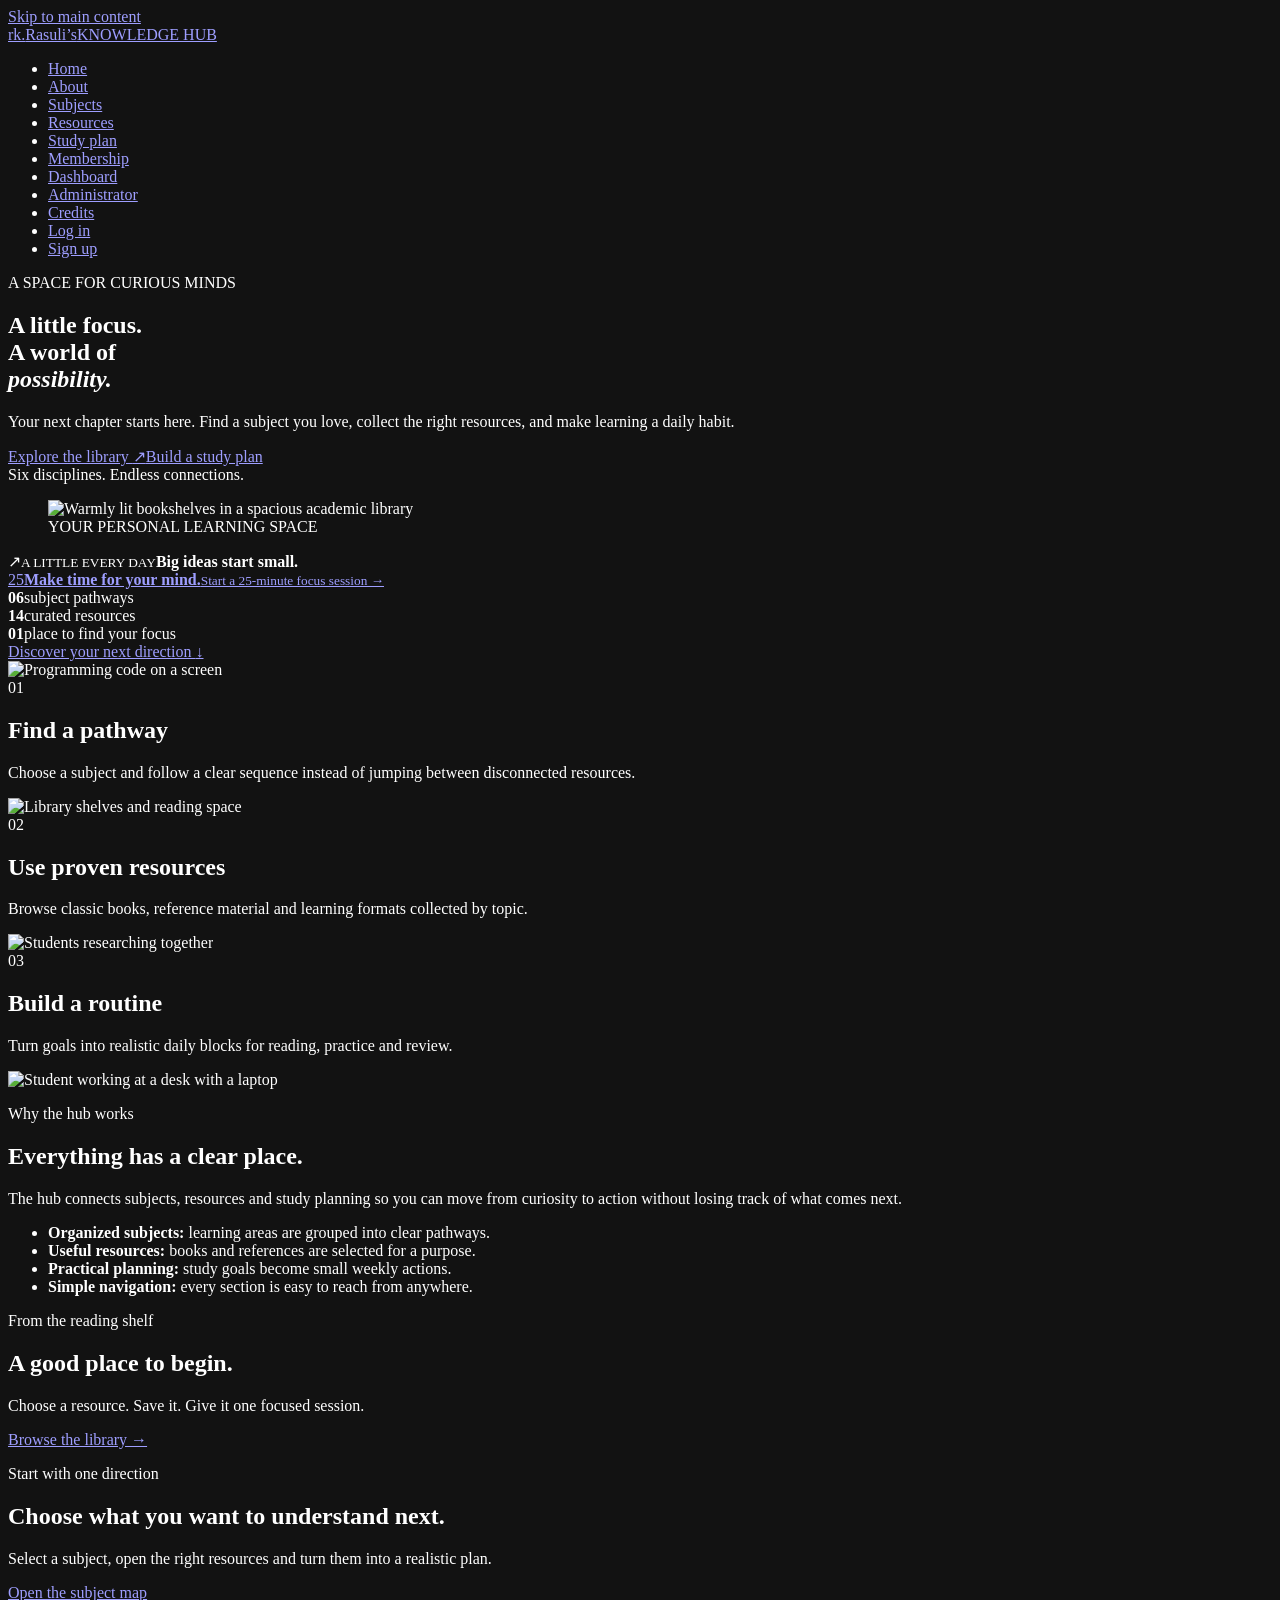
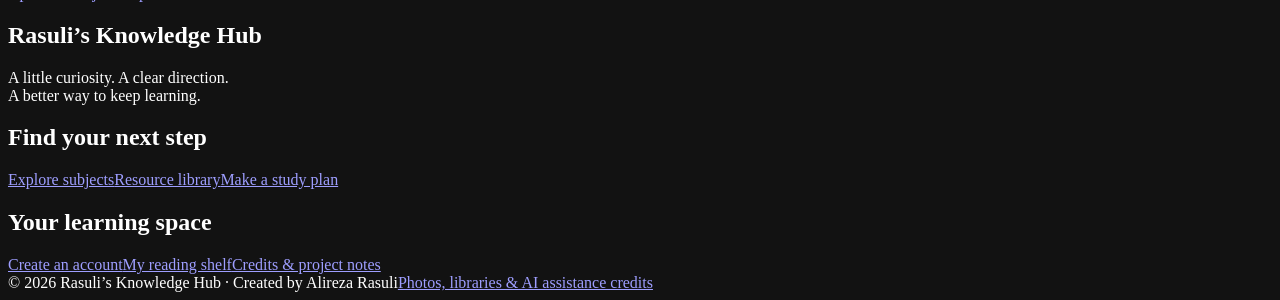
==== index.html @ d6ffc8d9 "updated for endterm" ====
<!doctype html>

<html lang="en">
  <head>
    <meta charset="utf-8" />
    <meta content="width=device-width, initial-scale=1.0" name="viewport" />
    <meta
      content="Rasuli's Knowledge Hub connects students with organized learning pathways, academic resources and practical study systems."
      name="description"
    />
    <title>Rasuli's Knowledge Hub | Home</title>

    <link href="vendor/bootstrap.min.css" rel="stylesheet" />
    <link href="css/style.css" rel="stylesheet" />
    <link
      id="hub-favicon"
      rel="icon"
      type="image/svg+xml"
      href="data:image/svg+xml,%3Csvg%20xmlns%3D%22http%3A%2F%2Fwww.w3.org%2F2000%2Fsvg%22%20viewBox%3D%220%200%2064%2064%22%3E%3Crect%20x%3D%222%22%20y%3D%222%22%20width%3D%2260%22%20height%3D%2260%22%20rx%3D%2218%22%20fill%3D%22%230c1417%22%20stroke%3D%22%238abf9b%22%20stroke-width%3D%222%22%2F%3E%3Ctext%20x%3D%228%22%20y%3D%2245%22%20fill%3D%22%23b6e6bc%22%20font-family%3D%22Georgia%2Cserif%22%20font-style%3D%22italic%22%20font-weight%3D%22bold%22%20font-size%3D%2239%22%3Erk.%3C%2Ftext%3E%3Ccircle%20cx%3D%2249%22%20cy%3D%2214%22%20r%3D%222.5%22%20fill%3D%22%23ddc892%22%2F%3E%3C%2Fsvg%3E"
    />
    <link href="css/endterm.css" rel="stylesheet" />
    <meta name="theme-color" content="#0c1417" />
    <meta name="color-scheme" content="dark" />
    <link rel="preconnect" href="https://images.pexels.com" />
    <link rel="preconnect" href="https://images.unsplash.com" />
    <link rel="stylesheet" href="css/midnight.css" />
    <link rel="stylesheet" href="css/motion.css" />
  </head>
  <body data-page="index">
    <a class="skip-link" href="#main-content">Skip to main content</a>
    <header class="site-header flat-header">
      <nav class="site-nav flat-nav" aria-label="Main navigation">
        <div class="container">
          <div class="brand-row">
            <a class="navbar-brand" href="index.html"
              ><span class="brand-mark" aria-hidden="true">rk.</span
              ><span class="brand-copy"
                >Rasuli’s<span>KNOWLEDGE HUB</span></span
              ></a
            ><button
              class="flat-signout"
              type="button"
              data-logout
              data-member-only
              hidden
            >
              Sign out
            </button>
          </div>
          <ul class="page-nav" id="mainNav">
            <li>
              <a
                class="page-nav-link active"
                href="index.html"
                aria-current="page"
                >Home</a
              >
            </li>
            <li><a class="page-nav-link" href="about.html">About</a></li>
            <li><a class="page-nav-link" href="subjects.html">Subjects</a></li>
            <li>
              <a class="page-nav-link" href="resources.html">Resources</a>
            </li>
            <li>
              <a class="page-nav-link" href="study-plan.html">Study plan</a>
            </li>
            <li><a class="page-nav-link" href="contact.html">Membership</a></li>
            <li>
              <a class="page-nav-link" href="dashboard.html">Dashboard</a>
            </li>
            <li>
              <a class="page-nav-link" href="admin.html">Administrator</a>
            </li>
            <li><a class="page-nav-link" href="credits.html">Credits</a></li>
            <li><a class="page-nav-link" href="login.html">Log in</a></li>
            <li>
              <a class="page-nav-link page-nav-signup" href="signup.html"
                >Sign up</a
              >
            </li>
          </ul>
        </div>
      </nav>
    </header>
    <div class="storage-warning" id="storage-warning" role="status" hidden>
      <div class="container" data-storage-message></div>
    </div>
    <noscript
      ><div class="storage-warning">
        Enable JavaScript to use accounts, filters and the planner. The original
        pages remain available below.
      </div></noscript
    >
    <main class="page-shell" id="main-content">
      <section class="hero-section midnight-hero">
        <div class="container">
          <div class="hero-grid">
            <div class="hero-intro">
              <p class="eyebrow">A SPACE FOR CURIOUS MINDS</p>
              <h1>
                A little focus.<br />A world of<br /><em>possibility.</em>
              </h1>
              <p class="hero-copy">
                Your next chapter starts here. Find a subject you love, collect
                the right resources, and make learning a daily habit.
              </p>
              <div class="hero-actions">
                <a class="btn btn-mint" href="resources.html"
                  >Explore the library <span aria-hidden="true">↗</span></a
                ><a class="btn btn-outline-mint" href="study-plan.html"
                  >Build a study plan</a
                >
              </div>
              <div class="hero-proof">
                <span class="proof-line"></span
                ><span>Six disciplines. Endless connections.</span>
              </div>
            </div>
            <div class="hero-visual">
              <figure class="hero-photo">
                <img
                  src="https://images.unsplash.com/photo-1507842217343-583bb7270b66?auto=format&fit=crop&w=1600&q=85"
                  alt="Warmly lit bookshelves in a spacious academic library"
                  fetchpriority="high"
                  width="900"
                  height="1100"
                />
                <figcaption>
                  <span class="live-dot" aria-hidden="true"></span>YOUR PERSONAL
                  LEARNING SPACE
                </figcaption>
              </figure>
              <div class="floating-note note-top">
                <span class="note-icon" aria-hidden="true">↗</span
                ><span
                  ><small>A LITTLE EVERY DAY</small
                  ><strong>Big ideas start small.</strong></span
                >
              </div>
              <a class="floating-note note-bottom" href="study-plan.html"
                ><span class="mini-progress" aria-hidden="true">25</span
                ><span
                  ><strong>Make time for your mind.</strong
                  ><small>Start a 25-minute focus session →</small></span
                ></a
              >
            </div>
          </div>
          <div class="hero-stat-row">
            <div><strong>06</strong><span>subject pathways</span></div>
            <div><strong>14</strong><span>curated resources</span></div>
            <div><strong>01</strong><span>place to find your focus</span></div>
            <a href="subjects.html"
              >Discover your next direction <span aria-hidden="true">↓</span></a
            >
          </div>
        </div>
      </section>
      <section class="section-pad-sm">
        <div class="container">
          <div class="row g-4">
            <div class="col-12 col-md-6 col-xl-4">
              <article class="surface-card feature-card p-4">
                <img
                  alt="Programming code on a screen"
                  class="feature-photo"
                  decoding="async"
                  loading="lazy"
                  src="https://images.pexels.com/photos/1921326/pexels-photo-1921326.jpeg?auto=compress&amp;cs=tinysrgb&amp;w=1400"
                />
                <div class="feature-number">01</div>
                <h2 class="h4">Find a pathway</h2>
                <p class="muted-text mb-0">
                  Choose a subject and follow a clear sequence instead of
                  jumping between disconnected resources.
                </p>
              </article>
            </div>
            <div class="col-12 col-md-6 col-xl-4">
              <article class="surface-card feature-card p-4">
                <img
                  alt="Library shelves and reading space"
                  class="feature-photo"
                  decoding="async"
                  loading="lazy"
                  src="https://images.unsplash.com/photo-1507842217343-583bb7270b66?auto=format&amp;fit=crop&amp;w=1600&amp;q=85"
                />
                <div class="feature-number">02</div>
                <h2 class="h4">Use proven resources</h2>
                <p class="muted-text mb-0">
                  Browse classic books, reference material and learning formats
                  collected by topic.
                </p>
              </article>
            </div>
            <div class="col-12 col-md-6 col-xl-4">
              <article class="surface-card feature-card p-4">
                <img
                  alt="Students researching together"
                  class="feature-photo"
                  decoding="async"
                  loading="lazy"
                  src="https://images.pexels.com/photos/8199762/pexels-photo-8199762.jpeg?auto=compress&amp;cs=tinysrgb&amp;w=1400"
                />
                <div class="feature-number">03</div>
                <h2 class="h4">Build a routine</h2>
                <p class="muted-text mb-0">
                  Turn goals into realistic daily blocks for reading, practice
                  and review.
                </p>
              </article>
            </div>
          </div>
        </div>
      </section>
      <section class="section-pad">
        <div class="container">
          <div class="row g-5 align-items-center">
            <div class="col-12 col-lg-6">
              <div class="image-panel">
                <img
                  alt="Student working at a desk with a laptop"
                  decoding="async"
                  loading="lazy"
                  src="https://images.pexels.com/photos/7777691/pexels-photo-7777691.jpeg?auto=compress&amp;cs=tinysrgb&amp;w=1400"
                />
              </div>
            </div>
            <div class="col-12 col-lg-6">
              <p class="eyebrow">Why the hub works</p>
              <h2>Everything has a clear place.</h2>
              <p class="section-lead">
                The hub connects subjects, resources and study planning so you
                can move from curiosity to action without losing track of what
                comes next.
              </p>
              <ul class="mini-list">
                <li>
                  <strong>Organized subjects:</strong>
                  learning areas are grouped into clear pathways.
                </li>
                <li>
                  <strong>Useful resources:</strong>
                  books and references are selected for a purpose.
                </li>
                <li>
                  <strong>Practical planning:</strong>
                  study goals become small weekly actions.
                </li>
                <li>
                  <strong>Simple navigation:</strong>
                  every section is easy to reach from anywhere.
                </li>
              </ul>
            </div>
          </div>
        </div>
      </section>
      <section class="section-pad-sm">
        <div class="container">
          <div class="section-heading-row">
            <div>
              <p class="eyebrow">From the reading shelf</p>
              <h2>A good place to begin.</h2>
              <p class="muted-text">
                Choose a resource. Save it. Give it one focused session.
              </p>
            </div>
            <a class="text-link" href="resources.html">Browse the library →</a>
          </div>
          <div class="resource-grid" id="home-resources"></div>
        </div>
      </section>
      <section class="section-pad-sm">
        <div class="container">
          <div class="surface-card p-4 p-md-5 text-center">
            <p class="eyebrow">Start with one direction</p>
            <h2>Choose what you want to understand next.</h2>
            <p class="section-lead mx-auto">
              Select a subject, open the right resources and turn them into a
              realistic plan.
            </p>
            <a class="btn btn-mint mt-2" href="subjects.html">
              Open the subject map
            </a>
          </div>
        </div>
      </section>
    </main>
    <footer class="site-footer">
      <div class="container footer-grid">
        <div>
          <h2>Rasuli’s Knowledge Hub</h2>
          <p class="muted-text">
            A little curiosity. A clear direction.<br />A better way to keep
            learning.
          </p>
        </div>
        <div>
          <h2 class="h5">Find your next step</h2>
          <div class="footer-links">
            <a href="subjects.html">Explore subjects</a
            ><a href="resources.html">Resource library</a
            ><a href="study-plan.html">Make a study plan</a>
          </div>
        </div>
        <div>
          <h2 class="h5">Your learning space</h2>
          <div class="footer-links">
            <a href="signup.html">Create an account</a
            ><a href="dashboard.html">My reading shelf</a
            ><a href="credits.html">Credits &amp; project notes</a>
          </div>
        </div>
      </div>
      <div class="container footer-bottom">
        <span>© 2026 Rasuli’s Knowledge Hub · Created by Alireza Rasuli</span
        ><a href="credits.html"
          >Photos, libraries &amp; AI assistance credits</a
        >
      </div>
    </footer>

    <div
      aria-live="polite"
      class="toast-message"
      id="toast-message"
      role="status"
    ></div>
    <button
      aria-label="Back to top"
      class="back-top"
      data-back-top=""
      hidden=""
      type="button"
    >
      ↑
    </button>
    <script defer="" src="vendor/jquery.min.js"></script>

    <script defer src="js/photos.js"></script>
    <script defer src="js/data.js"></script>
    <script defer="" src="js/store.js"></script>
    <script defer="" src="js/common.js"></script>
    <script defer="" src="js/resources.js"></script>
    <script defer="" src="js/auth.js"></script>
    <script defer src="js/table-model.js"></script>
    <script defer src="js/tables.js"></script>
    <script defer src="js/midnight.js"></script>
    <script defer src="js/motion.js"></script>
  </body>
</html>
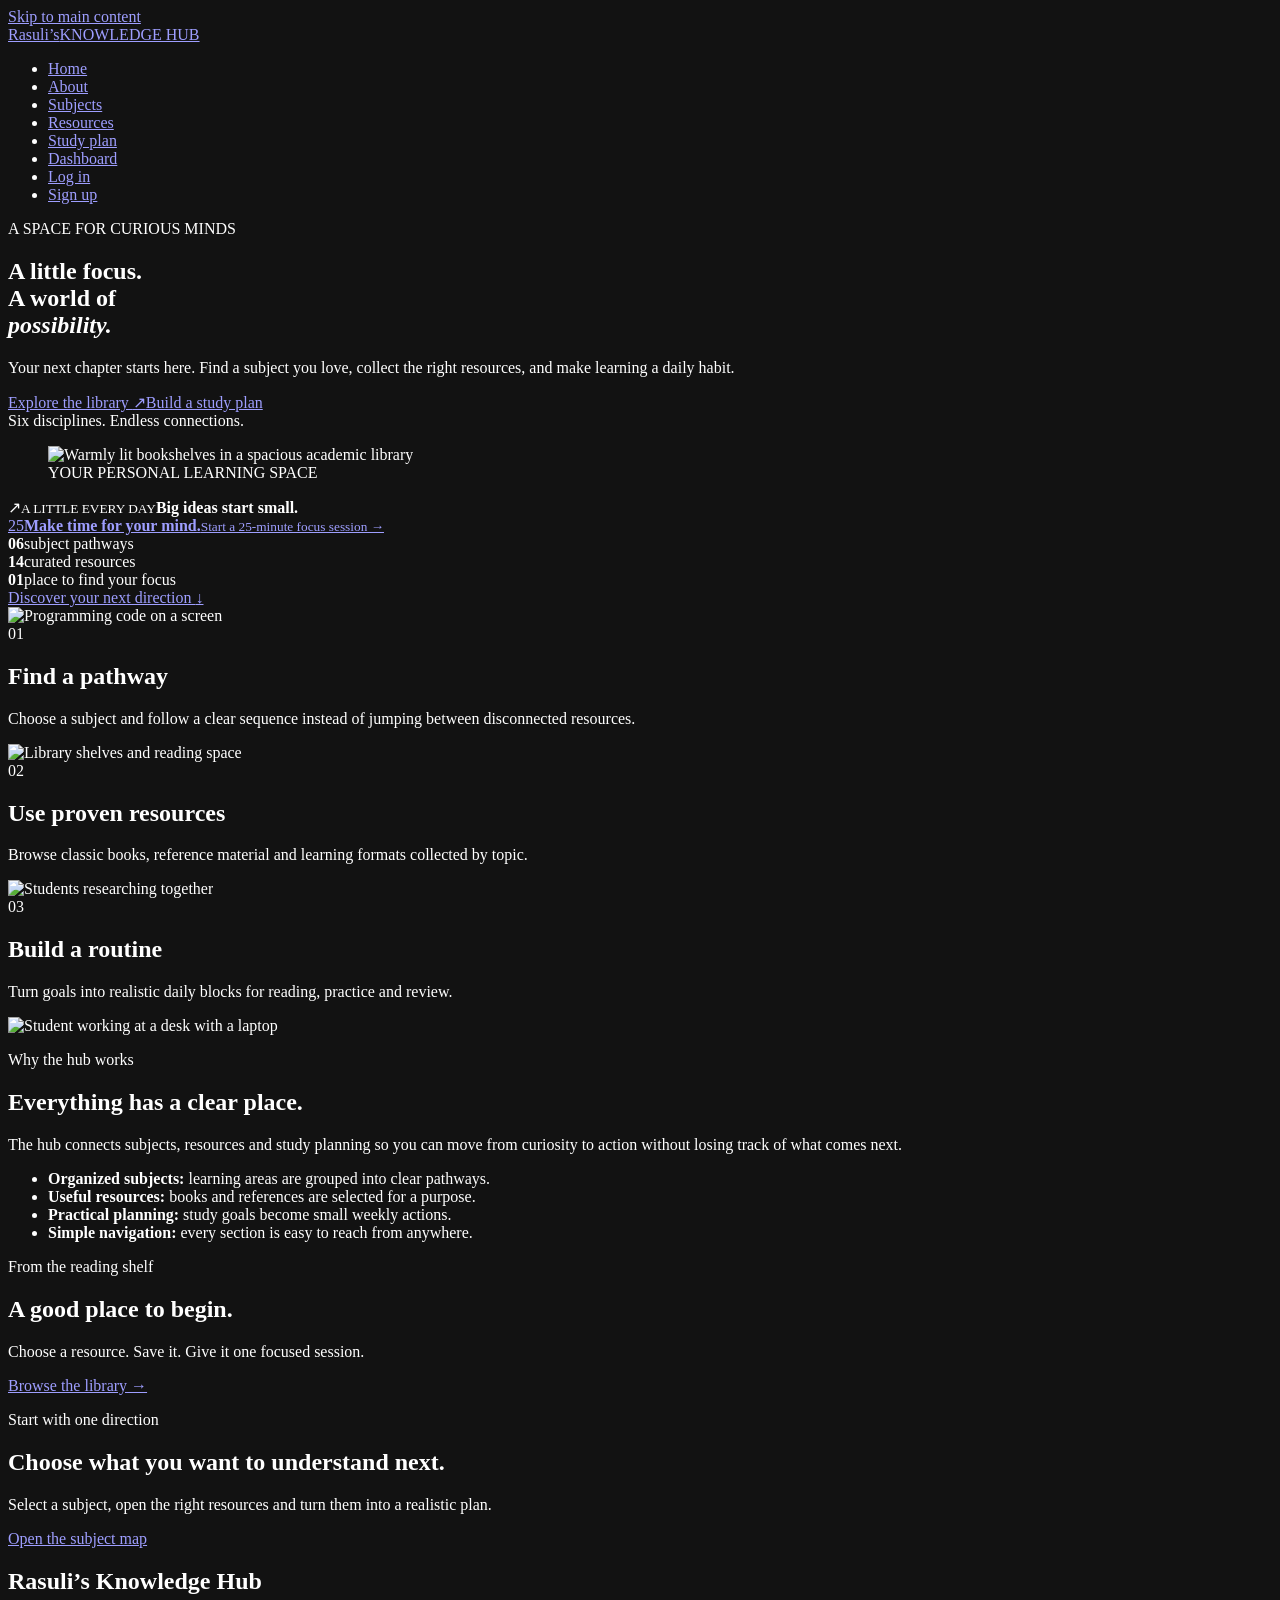
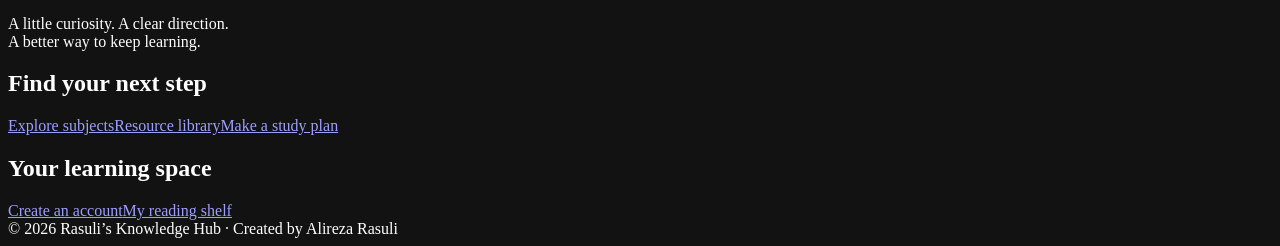
==== commit a8bf9131: "updated for endterm" ====
--- a/index.html
+++ b/index.html
@@ -15,16 +15,17 @@
     <link
       id="hub-favicon"
       rel="icon"
-      type="image/svg+xml"
-      href="data:image/svg+xml,%3Csvg%20xmlns%3D%22http%3A%2F%2Fwww.w3.org%2F2000%2Fsvg%22%20viewBox%3D%220%200%2064%2064%22%3E%3Crect%20x%3D%222%22%20y%3D%222%22%20width%3D%2260%22%20height%3D%2260%22%20rx%3D%2218%22%20fill%3D%22%230c1417%22%20stroke%3D%22%238abf9b%22%20stroke-width%3D%222%22%2F%3E%3Ctext%20x%3D%228%22%20y%3D%2245%22%20fill%3D%22%23b6e6bc%22%20font-family%3D%22Georgia%2Cserif%22%20font-style%3D%22italic%22%20font-weight%3D%22bold%22%20font-size%3D%2239%22%3Erk.%3C%2Ftext%3E%3Ccircle%20cx%3D%2249%22%20cy%3D%2214%22%20r%3D%222.5%22%20fill%3D%22%23ddc892%22%2F%3E%3C%2Fsvg%3E"
+      type="image/x-icon"
+      href="[data-uri]"
     />
     <link href="css/endterm.css" rel="stylesheet" />
-    <meta name="theme-color" content="#0c1417" />
+    <meta name="theme-color" content="#090a0b" />
     <meta name="color-scheme" content="dark" />
     <link rel="preconnect" href="https://images.pexels.com" />
     <link rel="preconnect" href="https://images.unsplash.com" />
     <link rel="stylesheet" href="css/midnight.css" />
     <link rel="stylesheet" href="css/motion.css" />
+    <link rel="stylesheet" href="css/cinematic.css" />
   </head>
   <body data-page="index">
     <a class="skip-link" href="#main-content">Skip to main content</a>
@@ -33,7 +34,7 @@
         <div class="container">
           <div class="brand-row">
             <a class="navbar-brand" href="index.html"
-              ><span class="brand-mark" aria-hidden="true">rk.</span
+              ><span class="brand-mark" aria-hidden="true"></span
               ><span class="brand-copy"
                 >Rasuli’s<span>KNOWLEDGE HUB</span></span
               ></a
@@ -64,17 +65,12 @@
             <li>
               <a class="page-nav-link" href="study-plan.html">Study plan</a>
             </li>
-            <li><a class="page-nav-link" href="contact.html">Membership</a></li>
             <li>
               <a class="page-nav-link" href="dashboard.html">Dashboard</a>
             </li>
-            <li>
-              <a class="page-nav-link" href="admin.html">Administrator</a>
-            </li>
-            <li><a class="page-nav-link" href="credits.html">Credits</a></li>
             <li><a class="page-nav-link" href="login.html">Log in</a></li>
             <li>
-              <a class="page-nav-link page-nav-signup" href="signup.html"
+              <a class="page-nav-link page-nav-signup" href="contact.html"
                 >Sign up</a
               >
             </li>
@@ -93,6 +89,7 @@
     >
     <main class="page-shell" id="main-content">
       <section class="hero-section midnight-hero">
+        <span class="hero-light-sweep" aria-hidden="true"></span>
         <div class="container">
           <div class="hero-grid">
             <div class="hero-intro">
@@ -117,6 +114,7 @@
               </div>
             </div>
             <div class="hero-visual">
+              <span class="hero-light-ring" aria-hidden="true"></span>
               <figure class="hero-photo">
                 <img
                   src="https://images.unsplash.com/photo-1507842217343-583bb7270b66?auto=format&fit=crop&w=1600&q=85"
@@ -307,17 +305,13 @@
         <div>
           <h2 class="h5">Your learning space</h2>
           <div class="footer-links">
-            <a href="signup.html">Create an account</a
-            ><a href="dashboard.html">My reading shelf</a
-            ><a href="credits.html">Credits &amp; project notes</a>
+            <a href="contact.html">Create an account</a
+            ><a href="dashboard.html">My reading shelf</a>
           </div>
         </div>
       </div>
       <div class="container footer-bottom">
-        <span>© 2026 Rasuli’s Knowledge Hub · Created by Alireza Rasuli</span
-        ><a href="credits.html"
-          >Photos, libraries &amp; AI assistance credits</a
-        >
+        <span>© 2026 Rasuli’s Knowledge Hub · Created by Alireza Rasuli</span>
       </div>
     </footer>
 
@@ -348,5 +342,6 @@
     <script defer src="js/tables.js"></script>
     <script defer src="js/midnight.js"></script>
     <script defer src="js/motion.js"></script>
+    <script defer src="js/cinematic.js"></script>
   </body>
 </html>
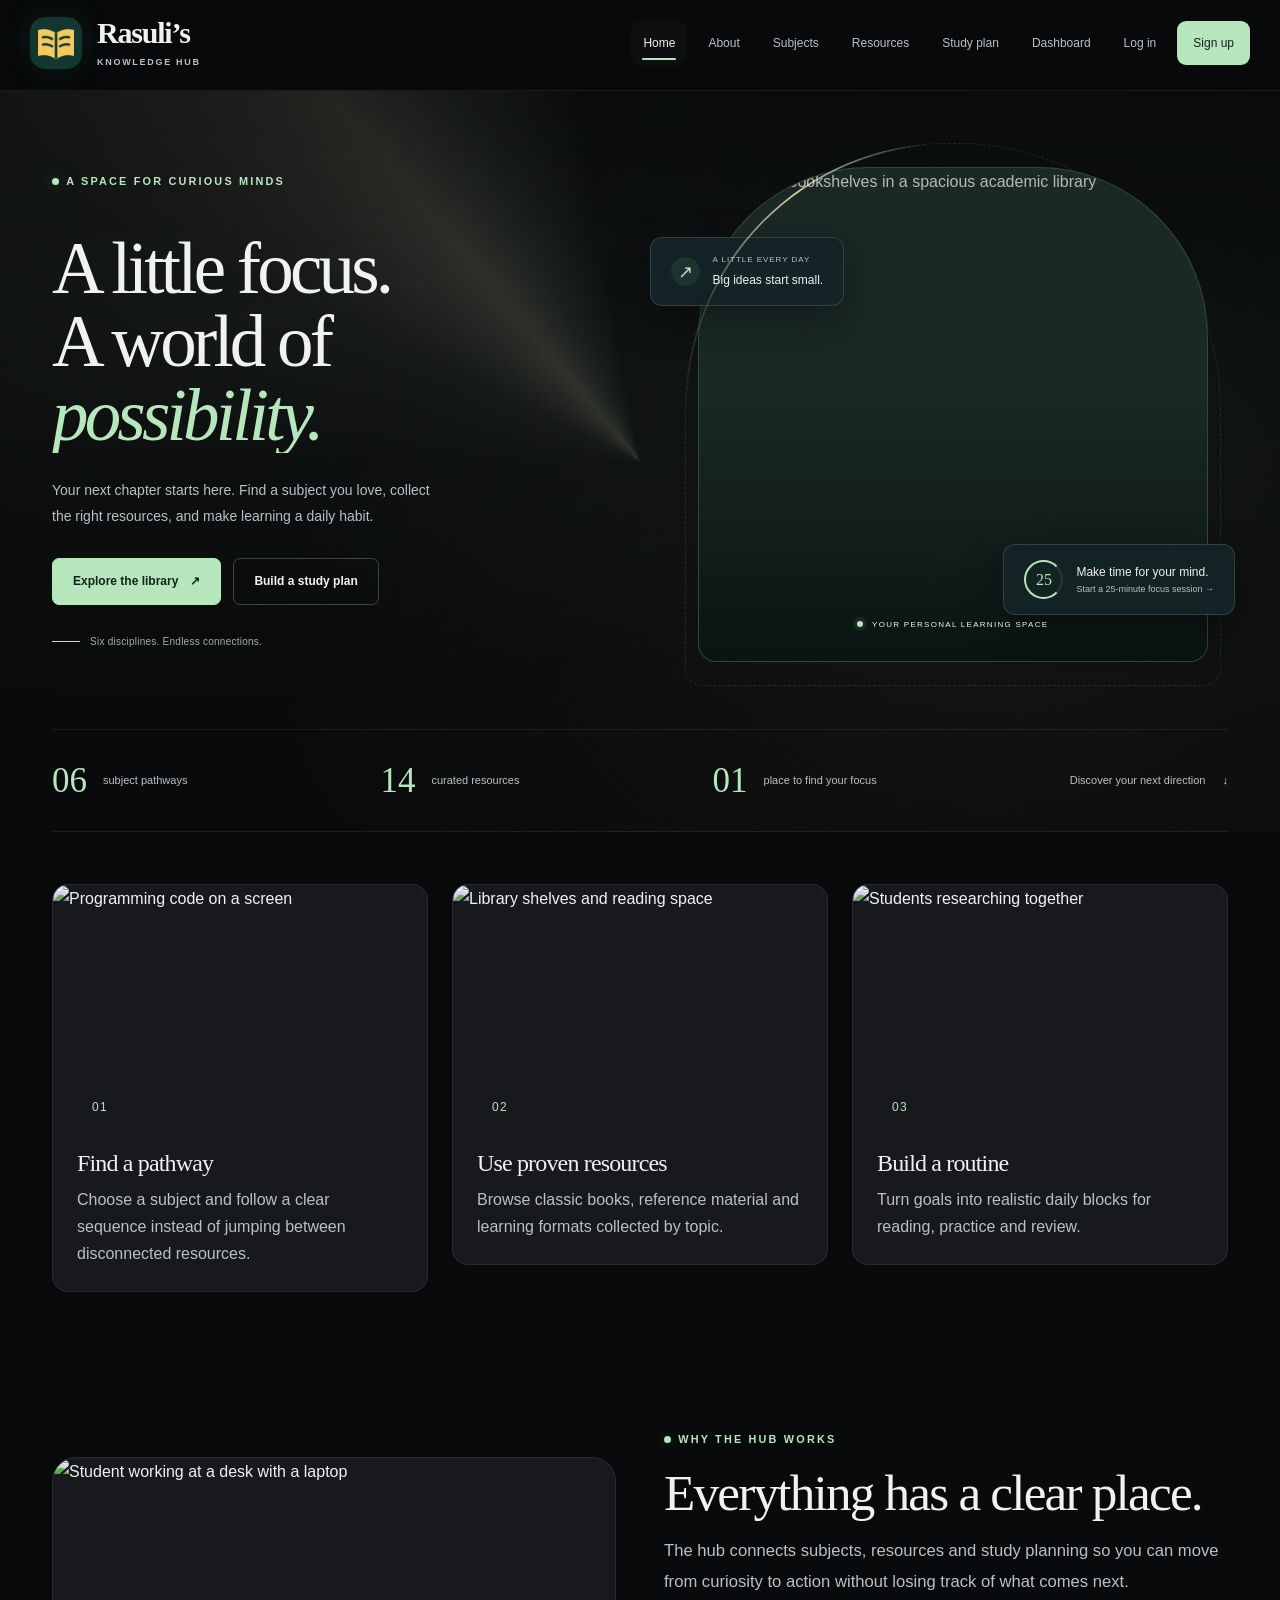
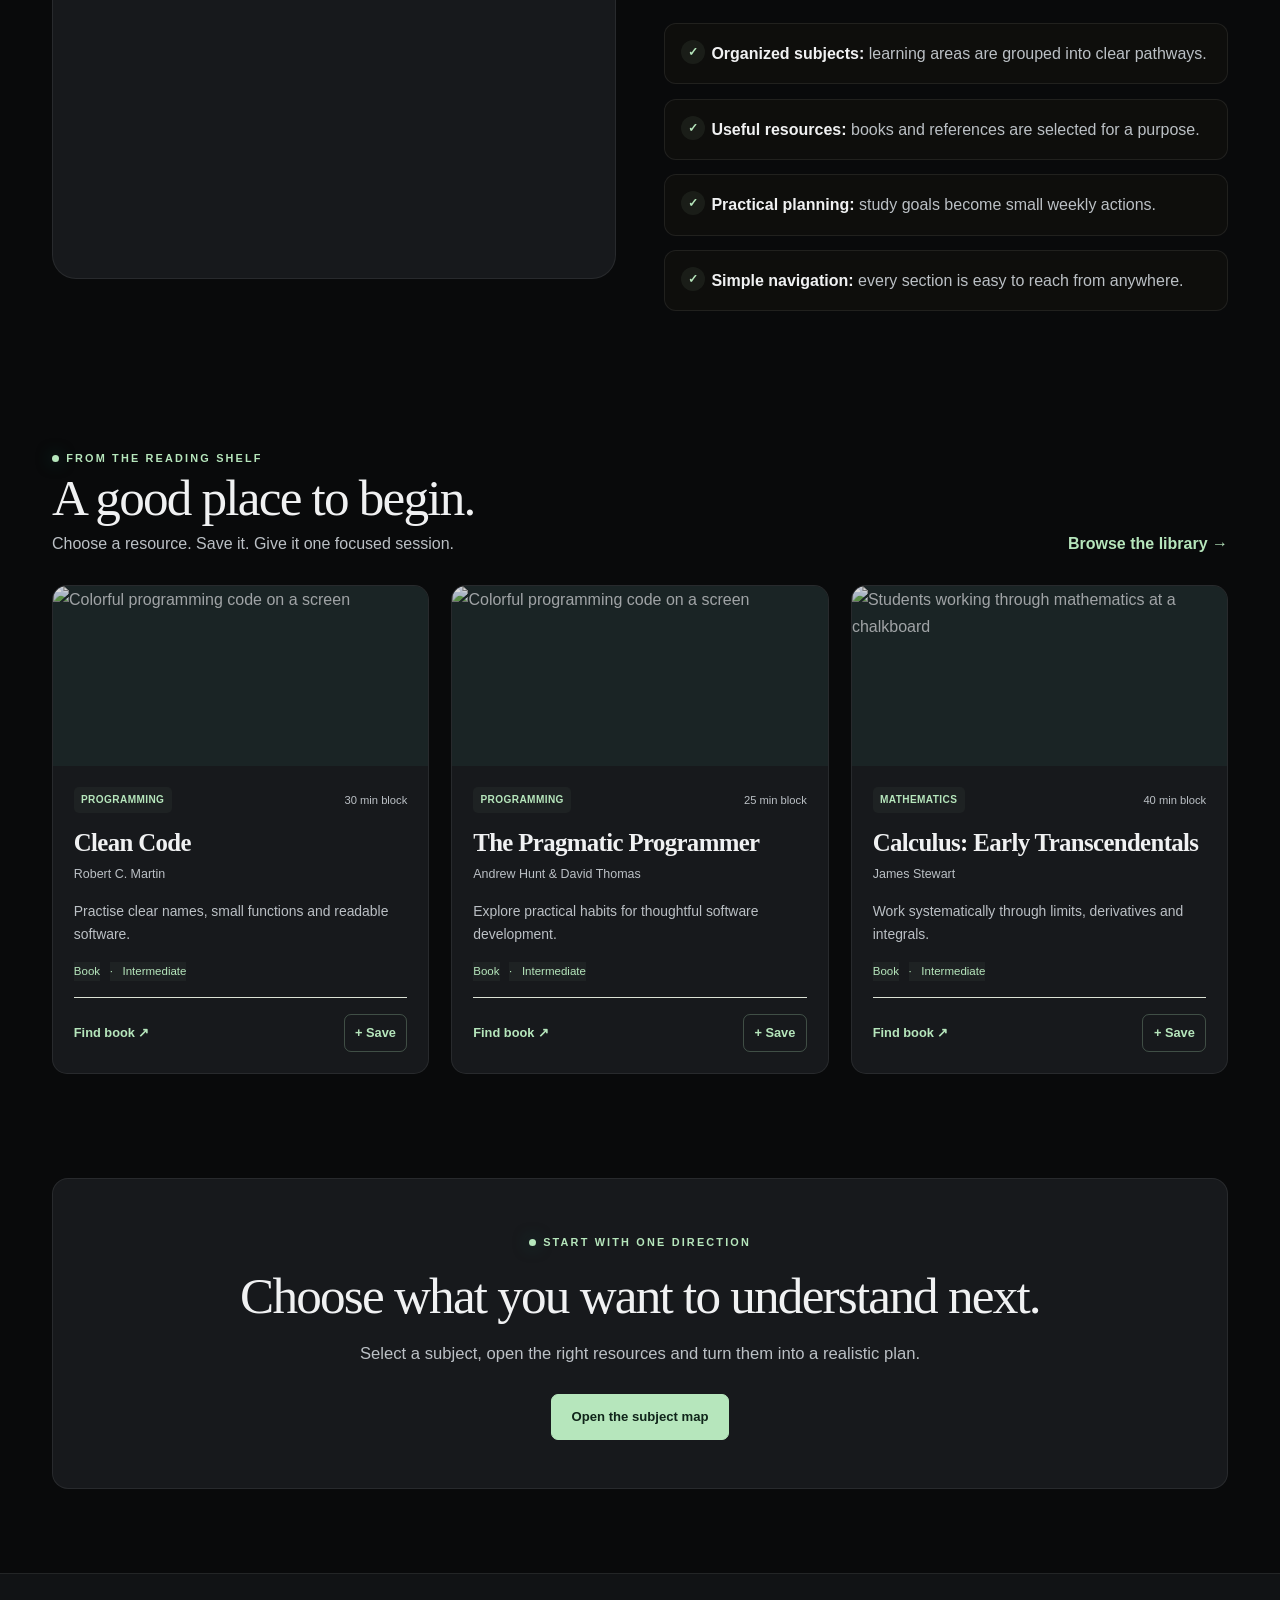
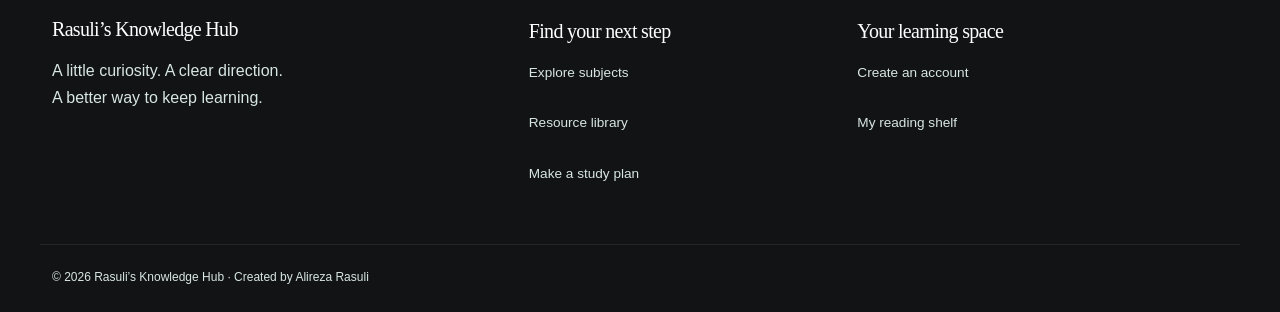
==== commit edd0f46e: "updated some features" ====
--- a/index.html
+++ b/index.html
@@ -16,7 +16,7 @@
       id="hub-favicon"
       rel="icon"
       type="image/x-icon"
-      href="[data-uri]"
+      href="images/favicon.ico"
     />
     <link href="css/endterm.css" rel="stylesheet" />
     <meta name="theme-color" content="#090a0b" />
--- a/css/style.css
+++ b/css/style.css
@@ -0,0 +1,2599 @@
+/* WEBSITE VARIABLES */
+
+:root {
+  --bg-main: #d9ddce;
+
+  --bg-secondary: #d1dece;
+
+  --surface: #e9e1cd;
+
+  --surface-light: #d1dece;
+
+  --surface-hover: #c3dacb;
+
+  --text-main: #26352f;
+
+  --text-soft: #45645a;
+
+  --text-muted: #526b60;
+
+  --mint: #176b5b;
+
+  --mint-bright: #0f5044;
+
+  --mint-dark: #0f5044;
+
+  --mint-soft: rgba(23, 107, 91, 0.11);
+
+  --border: rgba(103, 135, 122, 0.16);
+
+  --border-strong: rgba(103, 135, 122, 0.28);
+
+  --shadow: 0 20px 55px rgba(0, 0, 0, 0.2);
+
+  --radius-small: 10px;
+
+  --radius-medium: 16px;
+
+  --radius-large: 24px;
+
+  --container-width: 1200px;
+}
+
+/* RESET */
+
+* {
+  box-sizing: border-box;
+}
+
+html {
+  scroll-behavior: smooth;
+}
+
+body {
+  margin: 0;
+
+  min-height: 100vh;
+
+  background:
+    radial-gradient(
+      circle at 90% 5%,
+
+      rgba(23, 107, 91, 0.055),
+      transparent 30rem
+    ),
+    var(--bg-main);
+
+  color: var(--text-main);
+
+  font-family: "Trebuchet MS", Arial, sans-serif;
+
+  font-size: 16px;
+
+  line-height: 1.7;
+
+  overflow-x: hidden;
+}
+
+img {
+  display: block;
+
+  max-width: 100%;
+}
+
+a {
+  color: inherit;
+}
+
+button,
+input,
+textarea,
+select {
+  font: inherit;
+}
+
+/* TYPOGRAPHY */
+
+h1,
+h2,
+h3,
+h4,
+h5,
+h6,
+.navbar-brand {
+  font-family: Georgia, "Times New Roman", serif;
+
+  color: var(--text-main);
+}
+
+h1,
+h2,
+h3 {
+  letter-spacing: -0.035em;
+}
+
+h1 {
+  margin-bottom: 1.3rem;
+
+  font-size: clamp(2.7rem, 6vw, 5.3rem);
+
+  font-weight: 700;
+
+  line-height: 1;
+}
+
+h2 {
+  margin-bottom: 1rem;
+
+  font-size: clamp(2rem, 4vw, 3.25rem);
+
+  font-weight: 700;
+
+  line-height: 1.08;
+}
+
+h3 {
+  font-weight: 650;
+}
+
+p {
+  margin-top: 0;
+}
+
+::selection {
+  background: var(--mint);
+
+  color: #ffffff;
+}
+
+/* SMALL HEADING LABEL */
+
+.eyebrow {
+  display: inline-flex;
+
+  align-items: center;
+
+  gap: 0.45rem;
+
+  margin-bottom: 1rem;
+
+  color: var(--mint);
+
+  font-size: 0.76rem;
+
+  font-weight: 800;
+
+  letter-spacing: 0.12em;
+
+  text-transform: uppercase;
+}
+
+.eyebrow::before {
+  content: "";
+
+  width: 7px;
+
+  height: 7px;
+
+  background: var(--mint);
+
+  border-radius: 50%;
+
+  box-shadow: 0 0 16px rgba(23, 107, 91, 0.65);
+}
+
+.section-lead {
+  max-width: 680px;
+
+  color: var(--text-soft);
+
+  font-size: 1.04rem;
+
+  line-height: 1.85;
+}
+
+.muted-text {
+  color: var(--text-soft);
+}
+
+/* GENERAL LAYOUT */
+
+.container {
+  width: min(100% - 2rem, var(--container-width));
+}
+
+.page-shell {
+  min-height: 70vh;
+}
+
+.section-pad {
+  padding: 6rem 0;
+}
+
+.section-pad-sm {
+  padding: 4.5rem 0;
+}
+
+/* PAGE HERO */
+
+.page-hero {
+  padding: 7rem 0 4rem;
+}
+
+.page-hero h1 {
+  max-width: 920px;
+
+  font-size: clamp(3rem, 6vw, 5.2rem);
+}
+
+.page-hero > .container > p:last-child {
+  max-width: 720px;
+
+  color: var(--text-soft);
+
+  font-size: 1.07rem;
+
+  line-height: 1.9;
+}
+
+/* ACCESSIBILITY */
+
+.skip-link {
+  position: absolute;
+
+  top: -100px;
+
+  left: 1rem;
+
+  z-index: 9999;
+
+  padding: 0.75rem 1rem;
+
+  background: var(--mint);
+
+  color: #ffffff;
+
+  border-radius: 8px;
+
+  font-weight: 800;
+
+  text-decoration: none;
+}
+
+.skip-link:focus {
+  top: 1rem;
+}
+
+/* NAVIGATION */
+
+.site-header {
+  position: sticky;
+
+  top: 0;
+
+  z-index: 1000;
+
+  background: rgba(5, 18, 31, 0.94);
+
+  border-bottom: 1px solid var(--border);
+
+  backdrop-filter: blur(18px);
+}
+
+.site-nav {
+  min-height: 76px;
+}
+
+/* BRAND */
+
+.navbar-brand {
+  display: flex;
+
+  align-items: center;
+
+  gap: 0.7rem;
+
+  color: var(--text-main) !important;
+
+  font-size: 1.15rem;
+
+  font-weight: 700;
+
+  letter-spacing: -0.025em;
+}
+
+.brand-mark {
+  display: inline-grid;
+
+  place-items: center;
+
+  width: 38px;
+
+  height: 38px;
+
+  flex-shrink: 0;
+
+  background: linear-gradient(135deg, #f4c95d, #f4c95d);
+
+  color: #ffffff;
+
+  border-radius: 50%;
+
+  font-family: Georgia, "Times New Roman", serif;
+
+  font-size: 0.8rem;
+
+  font-weight: 800;
+
+  box-shadow: 0 0 28px rgba(23, 107, 91, 0.2);
+}
+
+/* NAV LINKS */
+
+.site-nav .nav-link {
+  position: relative;
+
+  margin: 0 0.18rem;
+
+  padding: 0.65rem 0.85rem !important;
+
+  color: #ffffff !important;
+
+  border-radius: 10px;
+
+  font-size: 0.91rem;
+
+  font-weight: 700;
+
+  transition:
+    color 0.2s ease,
+    background-color 0.2s ease,
+    transform 0.2s ease;
+}
+
+.site-nav .nav-link:hover {
+  color: var(--text-main) !important;
+
+  background: rgba(244, 201, 93, 0.05);
+
+  transform: translateY(-2px);
+}
+
+.site-nav .nav-link.active {
+  color: var(--text-main) !important;
+
+  background: var(--mint-soft);
+
+  border: 1px solid rgba(23, 107, 91, 0.35);
+}
+
+/* MOBILE NAV BUTTON */
+
+.navbar-toggler {
+  border: 1px solid var(--border-strong);
+}
+
+.navbar-toggler:focus {
+  box-shadow: 0 0 0 0.2rem rgba(23, 107, 91, 0.15);
+}
+
+.navbar-toggler-icon {
+  filter: invert(1);
+}
+
+/* BUTTONS */
+
+.btn {
+  padding: 0.82rem 1.3rem;
+
+  border-radius: 11px;
+
+  font-weight: 800;
+
+  transition:
+    transform 0.2s ease,
+    box-shadow 0.2s ease,
+    background-color 0.2s ease,
+    border-color 0.2s ease;
+}
+
+.btn:hover {
+  transform: translateY(-3px);
+}
+
+/* MINT BUTTON */
+
+.btn-mint {
+  background: linear-gradient(135deg, #176b5b, #176b5b);
+
+  color: #ffffff;
+
+  border: 1px solid var(--mint);
+}
+
+.btn-mint:hover {
+  color: #ffffff;
+
+  background: linear-gradient(135deg, #0f5044, #0f5044);
+
+  box-shadow: 0 12px 28px rgba(23, 107, 91, 0.18);
+}
+
+/* OUTLINE BUTTON */
+
+.btn-outline-mint {
+  background: transparent;
+
+  color: var(--mint);
+
+  border: 1px solid rgba(23, 107, 91, 0.55);
+}
+
+.btn-outline-mint:hover {
+  background: var(--mint-soft);
+
+  color: var(--mint-bright);
+
+  border-color: var(--mint);
+
+  box-shadow: 0 12px 28px rgba(23, 107, 91, 0.08);
+}
+
+/* GENERAL CARDS */
+
+.surface-card,
+.resource-card {
+  background: linear-gradient(145deg, #e9e1cd, #d1dece);
+
+  border: 1px solid var(--border);
+
+  border-radius: var(--radius-medium);
+
+  box-shadow: var(--shadow);
+
+  transition:
+    transform 0.25s ease,
+    border-color 0.25s ease;
+}
+
+.surface-card:hover,
+.resource-card:hover {
+  transform: translateY(-5px);
+
+  border-color: rgba(23, 107, 91, 0.32);
+}
+
+.feature-number {
+  display: grid;
+
+  place-items: center;
+
+  width: 46px;
+
+  height: 46px;
+
+  margin-bottom: 1.2rem;
+
+  background: var(--mint-soft);
+
+  color: var(--mint);
+
+  border: 1px solid rgba(23, 107, 91, 0.3);
+
+  border-radius: 14px;
+
+  font-family: Georgia, "Times New Roman", serif;
+
+  font-weight: 800;
+}
+
+/* HOME PAGE HERO */
+
+.hero-section {
+  padding: 7rem 0 5rem;
+}
+
+.hero-section h1 {
+  max-width: 680px;
+}
+
+.hero-copy {
+  max-width: 620px;
+
+  color: var(--text-soft);
+
+  font-size: 1.08rem;
+
+  line-height: 1.9;
+}
+
+.hero-actions {
+  display: flex;
+
+  flex-wrap: wrap;
+
+  gap: 0.9rem;
+
+  margin-top: 2rem;
+}
+
+/* STATISTICS */
+
+.stat-strip {
+  display: flex;
+
+  flex-wrap: wrap;
+
+  gap: 0.8rem;
+
+  margin-top: 2.4rem;
+}
+
+.stat-pill {
+  min-width: 130px;
+
+  padding: 0.9rem 1rem;
+
+  background: rgba(244, 201, 93, 0.035);
+
+  border: 1px solid var(--border);
+
+  border-radius: 12px;
+}
+
+.stat-pill strong {
+  display: block;
+
+  color: var(--mint);
+
+  font-family: Georgia, "Times New Roman", serif;
+
+  font-size: 1.35rem;
+}
+
+.stat-pill span {
+  color: var(--text-soft);
+
+  font-size: 0.78rem;
+}
+
+/* KNOWLEDGE ORBIT */
+
+.knowledge-orbit {
+  padding: 2rem;
+
+  background: radial-gradient(circle, rgba(23, 107, 91, 0.1), transparent 65%);
+
+  border-radius: 30px;
+}
+
+.orbit-grid {
+  display: grid;
+
+  grid-template-columns: repeat(3, minmax(90px, 1fr));
+
+  gap: 1rem;
+
+  align-items: stretch;
+}
+
+.orbit-node,
+.orbit-core {
+  min-height: 110px;
+
+  display: flex;
+
+  align-items: center;
+
+  justify-content: center;
+
+  padding: 1rem;
+
+  text-align: center;
+
+  border-radius: 18px;
+}
+
+.orbit-node {
+  background: var(--surface);
+
+  border: 1px solid var(--border);
+
+  color: var(--text-main);
+
+  font-size: 0.85rem;
+
+  font-weight: 700;
+
+  transition:
+    transform 0.25s ease,
+    border-color 0.25s ease;
+}
+
+.orbit-node:hover {
+  transform: translateY(-5px) scale(1.02);
+
+  border-color: var(--mint);
+}
+
+.orbit-label {
+  display: block;
+
+  margin-bottom: 0.3rem;
+
+  color: var(--mint);
+
+  font-size: 0.67rem;
+
+  font-weight: 800;
+
+  letter-spacing: 0.08em;
+
+  text-transform: uppercase;
+}
+
+.orbit-core {
+  background: linear-gradient(145deg, #f4c95d, #f4c95d);
+
+  color: #12372f;
+
+  font-family: Georgia, "Times New Roman", serif;
+
+  font-size: 1.1rem;
+
+  font-weight: 800;
+
+  box-shadow: 0 0 45px rgba(23, 107, 91, 0.22);
+}
+
+/* IMAGE PANELS */
+
+.image-panel {
+  overflow: hidden;
+
+  border: 1px solid var(--border);
+
+  border-radius: var(--radius-large);
+
+  box-shadow: var(--shadow);
+}
+
+.image-panel img {
+  width: 100%;
+
+  min-height: 340px;
+
+  object-fit: cover;
+
+  transition: transform 0.45s ease;
+}
+
+.image-panel:hover img {
+  transform: scale(1.04);
+}
+
+/* INFORMATION LISTS */
+
+.mini-list {
+  display: grid;
+
+  gap: 0.9rem;
+
+  padding: 0;
+
+  margin: 1.6rem 0 0;
+
+  list-style: none;
+}
+
+.mini-list li {
+  position: relative;
+
+  padding: 1rem 1rem 1rem 2.9rem;
+
+  background: rgba(244, 201, 93, 0.025);
+
+  border: 1px solid var(--border);
+
+  border-radius: 12px;
+
+  color: var(--text-soft);
+}
+
+.mini-list li::before {
+  content: "✓";
+
+  position: absolute;
+
+  top: 1rem;
+
+  left: 1rem;
+
+  display: grid;
+
+  place-items: center;
+
+  width: 24px;
+
+  height: 24px;
+
+  background: var(--mint-soft);
+
+  color: var(--mint);
+
+  border-radius: 50%;
+
+  font-size: 0.75rem;
+
+  font-weight: 900;
+}
+
+.mini-list strong {
+  color: var(--text-main);
+}
+
+/* ABOUT PAGE */
+
+.founder-figure {
+  margin: 0;
+
+  overflow: hidden;
+
+  background: var(--surface);
+
+  border: 1px solid var(--border);
+
+  border-radius: var(--radius-large);
+}
+
+.founder-figure img {
+  width: 100%;
+
+  max-height: 520px;
+
+  object-fit: cover;
+}
+
+.founder-figure figcaption {
+  padding: 1rem 1.2rem;
+
+  color: var(--text-soft);
+
+  font-size: 0.88rem;
+}
+
+/* TIMELINE */
+
+.timeline-list {
+  display: grid;
+
+  gap: 1rem;
+
+  margin: 1.5rem 0 0;
+
+  padding: 0;
+
+  list-style: none;
+}
+
+.timeline-list li {
+  display: grid;
+
+  grid-template-columns:
+    80px
+    1fr;
+
+  gap: 1rem;
+
+  padding: 1.1rem;
+
+  background: rgba(244, 201, 93, 0.03);
+
+  border: 1px solid var(--border);
+
+  border-radius: 12px;
+
+  color: var(--text-soft);
+}
+
+.timeline-year {
+  color: var(--mint);
+
+  font-family: Georgia, "Times New Roman", serif;
+
+  font-weight: 800;
+}
+
+/* QUOTE */
+
+.quote-panel {
+  margin: 0;
+
+  padding: 2rem;
+
+  background: linear-gradient(
+    145deg,
+    rgba(23, 107, 91, 0.1),
+    rgba(244, 201, 93, 0.02)
+  );
+
+  border-left: 4px solid var(--mint);
+
+  border-radius: 0 16px 16px 0;
+
+  color: var(--text-main);
+
+  font-family: Georgia, "Times New Roman", serif;
+
+  font-size: clamp(1.5rem, 3vw, 2.25rem);
+
+  font-weight: 600;
+
+  line-height: 1.35;
+}
+
+.quote-source {
+  margin-top: 1rem;
+
+  color: var(--text-soft);
+}
+
+.media-frame {
+  width: 100%;
+
+  min-height: 400px;
+
+  border: 1px solid var(--border);
+
+  border-radius: 18px;
+}
+
+/* SUBJECTS PAGE CUSTOM MOBILE-FIRST GRID */
+
+.manual-pathways {
+  padding: 2rem 0 5rem;
+}
+
+.manual-shell {
+  width: min(100% - 2rem, var(--container-width));
+
+  margin-inline: auto;
+}
+
+.manual-heading {
+  max-width: 700px;
+
+  margin-bottom: 2rem;
+}
+
+.manual-heading p {
+  color: var(--text-soft);
+}
+
+/* PATHWAY GRID */
+
+.pathway-grid {
+  display: grid;
+
+  grid-template-columns: 1fr;
+
+  gap: 1rem;
+}
+
+.pathway-card {
+  padding: 1.4rem;
+
+  background: linear-gradient(145deg, var(--surface), #d1dece);
+
+  border: 1px solid var(--border);
+
+  border-radius: var(--radius-medium);
+
+  transition:
+    transform 0.25s ease,
+    border-color 0.25s ease;
+}
+
+.pathway-card:hover {
+  transform: translateY(-6px);
+
+  border-color: rgba(23, 107, 91, 0.45);
+}
+
+.pathway-icon {
+  display: grid;
+
+  place-items: center;
+
+  width: 42px;
+
+  height: 42px;
+
+  margin-bottom: 1rem;
+
+  background: var(--mint-soft);
+
+  color: var(--mint);
+
+  border-radius: 12px;
+
+  font-family: Georgia, "Times New Roman", serif;
+
+  font-weight: 800;
+}
+
+.pathway-card h3 {
+  margin-bottom: 0.6rem;
+
+  font-size: 1.4rem;
+}
+
+.pathway-card p {
+  color: var(--text-soft);
+}
+
+.pathway-meta {
+  display: flex;
+
+  flex-wrap: wrap;
+
+  gap: 0.5rem;
+}
+
+.pathway-meta span {
+  padding: 0.35rem 0.65rem;
+
+  background: rgba(244, 201, 93, 0.04);
+
+  color: var(--text-soft);
+
+  border: 1px solid var(--border);
+
+  border-radius: 100px;
+
+  font-size: 0.72rem;
+
+  font-weight: 700;
+}
+
+/* SUBJECT INFORMATION CARDS */
+
+.layout-explainer {
+  display: grid;
+
+  grid-template-columns: repeat(auto-fit, minmax(220px, 1fr));
+
+  gap: 1rem;
+}
+
+.layout-explainer .surface-card {
+  padding: 1.5rem;
+}
+
+.tool-tag {
+  display: inline-block;
+
+  margin-bottom: 0.9rem;
+
+  color: var(--mint);
+
+  font-size: 0.72rem;
+
+  font-weight: 800;
+
+  letter-spacing: 0.08em;
+
+  text-transform: uppercase;
+}
+
+/* RESOURCE CARDS */
+
+.resource-card {
+  height: 100%;
+}
+
+/* TABLE */
+
+.table-frame {
+  overflow-x: auto;
+
+  border: 1px solid var(--border);
+
+  border-radius: 16px;
+}
+
+.knowledge-table {
+  width: 100%;
+
+  min-width: 760px;
+
+  border-collapse: collapse;
+
+  background: #e9e1cd;
+}
+
+.knowledge-table caption {
+  caption-side: top;
+
+  padding: 1rem;
+
+  background: #c3dacb;
+
+  color: var(--mint);
+
+  font-weight: 800;
+
+  text-align: left;
+}
+
+.knowledge-table th,
+.knowledge-table td {
+  padding: 1rem;
+
+  border-bottom: 1px solid var(--border);
+
+  vertical-align: middle;
+}
+
+.knowledge-table thead {
+  background: linear-gradient(135deg, #f4c95d, #f4c95d);
+
+  color: #12372f;
+}
+
+.knowledge-table thead th {
+  color: #12372f;
+
+  font-weight: 800;
+}
+
+.knowledge-table tbody tr {
+  transition: background-color 0.2s ease;
+}
+
+.knowledge-table tbody tr:hover {
+  background: rgba(23, 107, 91, 0.05);
+}
+
+.category-cell {
+  color: var(--mint);
+
+  font-weight: 800;
+}
+
+.knowledge-table tfoot {
+  background: #d1dece;
+
+  color: var(--text-soft);
+
+  font-weight: 700;
+
+  text-align: center;
+}
+
+/* ACCORDION */
+
+.custom-accordion .accordion-item {
+  overflow: hidden;
+
+  background: var(--surface);
+
+  border-color: var(--border);
+}
+
+.custom-accordion .accordion-button {
+  background: var(--surface-light);
+
+  color: var(--text-main);
+
+  font-weight: 700;
+
+  box-shadow: none;
+}
+
+.custom-accordion .accordion-button:not(.collapsed) {
+  background: rgba(23, 107, 91, 0.1);
+
+  color: var(--mint);
+}
+
+.custom-accordion .accordion-button::after {
+  filter: invert(1);
+}
+
+.custom-accordion .accordion-body {
+  background: var(--bg-secondary);
+
+  color: var(--text-soft);
+}
+
+/* STUDY PLAN */
+
+.focus-board {
+  display: grid;
+
+  grid-template-columns: repeat(auto-fit, minmax(240px, 1fr));
+
+  gap: 1rem;
+}
+
+.focus-step {
+  display: flex;
+
+  gap: 1rem;
+
+  padding: 1.4rem;
+}
+
+.focus-index {
+  display: grid;
+
+  place-items: center;
+
+  min-width: 42px;
+
+  width: 42px;
+
+  height: 42px;
+
+  background: var(--mint);
+
+  color: #ffffff;
+
+  border-radius: 50%;
+
+  font-family: Georgia, "Times New Roman", serif;
+
+  font-weight: 800;
+}
+
+.focus-step strong {
+  display: block;
+
+  margin-bottom: 0.25rem;
+
+  font-family: Georgia, "Times New Roman", serif;
+
+  font-size: 1.1rem;
+}
+
+/* MEMBERSHIP PAGE */
+
+.membership-section {
+  padding: 5rem 0 7rem;
+}
+
+/* MAIN MEMBERSHIP CARD */
+
+.membership-layout {
+  display: grid;
+
+  grid-template-columns:
+    minmax(300px, 0.8fr)
+    minmax(0, 1.55fr);
+
+  max-width: 1180px;
+
+  margin-inline: auto;
+
+  overflow: hidden;
+
+  background: #e9e1cd;
+
+  border: 1px solid var(--border);
+
+  border-radius: 26px;
+
+  box-shadow: 0 30px 75px rgba(0, 0, 0, 0.24);
+}
+
+/* MEMBERSHIP INTRO PANEL */
+
+.membership-intro {
+  position: relative;
+
+  padding: 3rem;
+
+  overflow: hidden;
+
+  background:
+    radial-gradient(circle at 8% 8%, rgba(23, 107, 91, 0.16), transparent 40%),
+    linear-gradient(160deg, #c3dacb, #c3dacb);
+
+  border-right: 1px solid var(--border);
+}
+
+/* BACKGROUND CIRCLE */
+
+.membership-intro::after {
+  content: "";
+
+  position: absolute;
+
+  right: -120px;
+
+  bottom: -120px;
+
+  width: 280px;
+
+  height: 280px;
+
+  background: rgba(23, 107, 91, 0.035);
+
+  border: 1px solid rgba(23, 107, 91, 0.08);
+
+  border-radius: 50%;
+}
+
+/* SMALL LABEL */
+
+.membership-kicker {
+  display: inline-block;
+
+  margin-bottom: 1.2rem;
+
+  color: var(--mint);
+
+  font-size: 0.74rem;
+
+  font-weight: 800;
+
+  letter-spacing: 0.13em;
+
+  text-transform: uppercase;
+}
+
+/* MAIN MEMBERSHIP HEADING */
+
+.membership-intro h1 {
+  max-width: 430px;
+
+  margin-bottom: 1.3rem;
+
+  font-size: clamp(2.8rem, 5vw, 4.5rem);
+
+  line-height: 0.98;
+}
+
+/* DESCRIPTION */
+
+.membership-description {
+  max-width: 460px;
+
+  color: var(--text-soft);
+
+  line-height: 1.85;
+}
+
+/* MEMBERSHIP BENEFITS */
+
+.membership-benefits {
+  position: relative;
+
+  z-index: 2;
+
+  display: grid;
+
+  gap: 0.9rem;
+
+  margin: 2.5rem 0 0;
+
+  padding: 0;
+
+  list-style: none;
+}
+
+.membership-benefits li {
+  display: flex;
+
+  align-items: flex-start;
+
+  gap: 0.9rem;
+
+  padding: 1rem;
+
+  background: rgba(244, 201, 93, 0.025);
+
+  border: 1px solid rgba(255, 255, 255, 0.06);
+
+  border-radius: 13px;
+
+  transition:
+    transform 0.2s ease,
+    border-color 0.2s ease,
+    background-color 0.2s ease;
+}
+
+.membership-benefits li:hover {
+  transform: translateX(4px);
+
+  background: rgba(23, 107, 91, 0.045);
+
+  border-color: rgba(23, 107, 91, 0.15);
+}
+
+.membership-benefits strong {
+  display: block;
+
+  margin-bottom: 0.2rem;
+
+  color: var(--text-main);
+
+  font-family: Georgia, "Times New Roman", serif;
+}
+
+.membership-benefits small {
+  display: block;
+
+  color: var(--text-soft);
+
+  line-height: 1.6;
+}
+
+/* NUMBER ICON */
+
+.benefit-icon {
+  display: grid;
+
+  place-items: center;
+
+  min-width: 36px;
+
+  height: 36px;
+
+  background: rgba(23, 107, 91, 0.12);
+
+  color: var(--mint);
+
+  border: 1px solid rgba(23, 107, 91, 0.25);
+
+  border-radius: 10px;
+
+  font-size: 0.7rem;
+
+  font-weight: 800;
+}
+
+/* BOTTOM NOTE */
+
+.membership-note {
+  position: relative;
+
+  z-index: 2;
+
+  display: flex;
+
+  align-items: center;
+
+  gap: 0.7rem;
+
+  margin-top: 2.4rem;
+
+  color: var(--text-soft);
+
+  font-size: 0.82rem;
+}
+
+.membership-note p {
+  margin: 0;
+}
+
+.status-dot {
+  width: 8px;
+
+  height: 8px;
+
+  background: var(--mint);
+
+  border-radius: 50%;
+
+  box-shadow: 0 0 14px rgba(23, 107, 91, 0.7);
+}
+
+/* MEMBERSHIP FORM PANEL */
+
+.membership-form-card {
+  padding: 3rem;
+}
+
+/* FORM INTRO */
+
+.form-heading {
+  margin-bottom: 2.3rem;
+}
+
+.form-heading > span {
+  display: block;
+
+  margin-bottom: 0.35rem;
+
+  color: var(--mint);
+
+  font-size: 0.72rem;
+
+  font-weight: 800;
+
+  letter-spacing: 0.1em;
+
+  text-transform: uppercase;
+}
+
+.form-heading h2 {
+  margin-bottom: 0.45rem;
+
+  font-size: 2.15rem;
+}
+
+.form-heading p {
+  max-width: 540px;
+
+  margin: 0;
+
+  color: var(--text-soft);
+}
+
+/* FORM GRID */
+
+.knowledge-form fieldset {
+  margin: 0;
+
+  padding: 0;
+
+  border: 0;
+}
+
+.membership-form-grid {
+  display: grid;
+
+  grid-template-columns: repeat(2, minmax(0, 1fr));
+
+  gap: 1.25rem;
+}
+
+.form-field {
+  display: flex;
+
+  flex-direction: column;
+}
+
+.form-field.full {
+  grid-column: 1 / -1;
+}
+
+/* LABELS */
+
+.form-field label,
+.option-title {
+  margin-bottom: 0.55rem;
+
+  color: #26352f;
+
+  font-size: 0.87rem;
+
+  font-weight: 800;
+}
+
+.optional-text {
+  margin-left: 0.35rem;
+
+  color: var(--text-muted);
+
+  font-size: 0.7rem;
+
+  font-weight: 500;
+}
+
+/* INPUTS */
+
+.form-control,
+.knowledge-form select.form-control {
+  min-height: 48px;
+
+  padding: 0.8rem 0.9rem;
+
+  background: #d9ddce;
+
+  color: var(--text-main);
+
+  border: 1px solid #67877a;
+
+  border-radius: 10px;
+
+  transition:
+    background-color 0.2s ease,
+    border-color 0.2s ease,
+    box-shadow 0.2s ease;
+}
+
+.form-control::placeholder {
+  color: #526b60;
+
+  opacity: 1;
+}
+
+.form-control:hover,
+.knowledge-form select.form-control:hover {
+  border-color: #45645a;
+}
+
+.form-control:focus,
+.knowledge-form select.form-control:focus {
+  background: #d1dece;
+
+  color: var(--text-main);
+
+  border-color: var(--mint);
+
+  box-shadow: 0 0 0 4px rgba(23, 107, 91, 0.09);
+
+  outline: none;
+}
+
+textarea.form-control {
+  min-height: 145px;
+
+  resize: vertical;
+}
+
+/* SELECT */
+
+.knowledge-form select.form-control {
+  cursor: pointer;
+}
+
+.knowledge-form select.form-control option {
+  background: #d1dece;
+
+  color: var(--text-main);
+}
+
+/* SMALL FORM MESSAGE */
+
+.field-hint {
+  margin-top: 0.45rem;
+
+  color: var(--text-muted);
+
+  font-size: 0.72rem;
+}
+
+/* STUDY FIELD CARDS */
+
+.study-field-grid {
+  display: grid;
+
+  grid-template-columns: repeat(3, minmax(0, 1fr));
+
+  gap: 0.8rem;
+}
+
+.study-choice {
+  position: relative;
+}
+
+/* HIDE NATIVE RADIO */
+
+.study-choice input {
+  position: absolute;
+
+  opacity: 0;
+
+  pointer-events: none;
+}
+
+/* CARD */
+
+.study-choice label {
+  display: flex;
+
+  flex-direction: column;
+
+  min-height: 160px;
+
+  margin: 0;
+
+  padding: 1rem;
+
+  background: #d9ddce;
+
+  border: 1px solid #67877a;
+
+  border-radius: 14px;
+
+  cursor: pointer;
+
+  transition:
+    transform 0.2s ease,
+    background-color 0.2s ease,
+    border-color 0.2s ease,
+    box-shadow 0.2s ease;
+}
+
+.study-choice label:hover {
+  transform: translateY(-4px);
+
+  background: #d1dece;
+
+  border-color: rgba(23, 107, 91, 0.45);
+}
+
+/* SELECTED CARD */
+
+.study-choice input:checked + label {
+  background: linear-gradient(145deg, rgba(23, 107, 91, 0.13), #c3dacb);
+
+  border-color: var(--mint);
+
+  box-shadow:
+    inset 0 0 0 1px rgba(23, 107, 91, 0.12),
+    0 10px 25px rgba(0, 0, 0, 0.16);
+}
+
+/* KEYBOARD FOCUS */
+
+.study-choice input:focus-visible + label {
+  outline: 2px solid var(--mint);
+
+  outline-offset: 3px;
+}
+
+/* NUMBER */
+
+.study-number {
+  color: var(--mint);
+
+  font-size: 0.68rem;
+
+  font-weight: 800;
+
+  letter-spacing: 0.08em;
+}
+
+/* ICON */
+
+.study-icon {
+  display: grid;
+
+  place-items: center;
+
+  width: 38px;
+
+  height: 38px;
+
+  margin-top: 1rem;
+
+  background: var(--mint-soft);
+
+  color: var(--mint);
+
+  border: 1px solid rgba(23, 107, 91, 0.2);
+
+  border-radius: 10px;
+
+  font-family: Georgia, "Times New Roman", serif;
+
+  font-size: 0.9rem;
+
+  font-weight: 800;
+}
+
+/* TITLE */
+
+.study-choice strong {
+  display: block;
+
+  margin-top: auto;
+
+  color: var(--text-main);
+
+  font-family: Georgia, "Times New Roman", serif;
+
+  font-size: 1rem;
+}
+
+/* DESCRIPTION */
+
+.study-choice small {
+  display: block;
+
+  margin-top: 0.2rem;
+
+  color: var(--text-soft);
+
+  font-size: 0.72rem;
+
+  line-height: 1.5;
+}
+
+/* NEWSLETTER */
+
+.newsletter-choice {
+  display: block;
+
+  margin: 0 !important;
+
+  cursor: pointer;
+}
+
+.newsletter-choice input {
+  position: absolute;
+
+  opacity: 0;
+}
+
+.newsletter-box {
+  position: relative;
+
+  display: block;
+
+  padding: 1rem 1rem 1rem 3.4rem;
+
+  background: rgba(244, 201, 93, 0.025);
+
+  border: 1px solid var(--border);
+
+  border-radius: 12px;
+
+  transition:
+    background-color 0.2s ease,
+    border-color 0.2s ease;
+}
+
+/* CHECKBOX DESIGN */
+
+.newsletter-box::before {
+  content: "";
+
+  position: absolute;
+
+  top: 50%;
+
+  left: 1rem;
+
+  width: 20px;
+
+  height: 20px;
+
+  transform: translateY(-50%);
+
+  background: #e9e1cd;
+
+  border: 2px solid #67877a;
+
+  border-radius: 5px;
+}
+
+/* CHECKED */
+
+.newsletter-choice input:checked + .newsletter-box {
+  background: rgba(23, 107, 91, 0.07);
+
+  border-color: rgba(23, 107, 91, 0.45);
+}
+
+.newsletter-choice input:checked + .newsletter-box::before {
+  content: "✓";
+
+  display: grid;
+
+  place-items: center;
+
+  background: var(--mint);
+
+  color: #ffffff;
+
+  border-color: var(--mint);
+
+  font-size: 0.75rem;
+
+  font-weight: 900;
+}
+
+/* ACCESSIBLE FOCUS */
+
+.newsletter-choice input:focus-visible + .newsletter-box {
+  outline: 2px solid var(--mint);
+
+  outline-offset: 3px;
+}
+
+.newsletter-text strong {
+  display: block;
+
+  color: var(--text-main);
+
+  font-size: 0.87rem;
+}
+
+.newsletter-text small {
+  display: block;
+
+  margin-top: 0.1rem;
+
+  color: var(--text-soft);
+
+  font-size: 0.73rem;
+
+  font-weight: 500;
+
+  line-height: 1.5;
+}
+
+/* MEMBERSHIP SUBMIT */
+
+.membership-submit {
+  display: flex;
+
+  align-items: center;
+
+  gap: 1rem;
+
+  margin-top: 2rem;
+}
+
+.membership-submit span {
+  color: var(--text-muted);
+
+  font-size: 0.76rem;
+}
+
+/* FOOTER */
+
+.site-footer {
+  margin-top: 5rem;
+
+  padding: 4rem 0 1.5rem;
+
+  background: #12372f;
+
+  border-top: 1px solid var(--border);
+}
+
+.footer-grid {
+  display: grid;
+
+  grid-template-columns:
+    1.2fr
+    0.8fr
+    1fr;
+
+  gap: 3rem;
+}
+
+.footer-grid h2 {
+  font-size: 1.25rem;
+}
+
+.footer-grid h3 {
+  margin-bottom: 1rem;
+
+  font-size: 1rem;
+}
+
+.footer-links {
+  display: flex;
+
+  flex-wrap: wrap;
+
+  gap: 0.7rem 1rem;
+
+  margin: 0;
+
+  padding: 0;
+
+  list-style: none;
+}
+
+.footer-links a {
+  color: var(--text-soft);
+
+  text-decoration: none;
+
+  transition: color 0.2s ease;
+}
+
+.footer-links a:hover {
+  color: var(--mint);
+}
+
+.footer-bottom {
+  margin-top: 3rem;
+
+  padding-top: 1.4rem;
+
+  color: var(--text-muted);
+
+  border-top: 1px solid var(--border);
+
+  font-size: 0.8rem;
+}
+
+/* CUSTOM SUBJECT GRID TABLET */
+
+@media (min-width: 768px) {
+  .pathway-grid {
+    grid-template-columns: repeat(2, 1fr);
+
+    gap: 1.25rem;
+  }
+
+  .manual-heading h2 {
+    font-size: 2.8rem;
+  }
+
+  .pathway-card {
+    padding: 1.7rem;
+  }
+}
+
+/* CUSTOM SUBJECT GRID DESKTOP */
+
+@media (min-width: 1100px) {
+  .pathway-grid {
+    grid-template-columns: repeat(3, 1fr);
+
+    gap: 1.5rem;
+  }
+
+  .manual-heading {
+    margin-bottom: 2.5rem;
+  }
+
+  .manual-heading h2 {
+    font-size: 3.2rem;
+  }
+
+  .pathway-card {
+    padding: 1.9rem;
+  }
+}
+
+/* MEMBERSHIP TABLET */
+
+@media (max-width: 1000px) {
+  .membership-layout {
+    grid-template-columns: 1fr;
+  }
+
+  .membership-intro {
+    border-right: 0;
+
+    border-bottom: 1px solid var(--border);
+  }
+
+  .membership-benefits {
+    grid-template-columns: repeat(3, 1fr);
+  }
+}
+
+/* NAVBAR TABLET */
+
+@media (max-width: 991.98px) {
+  .site-nav {
+    min-height: 68px;
+  }
+
+  .navbar-collapse {
+    margin-top: 1rem;
+
+    padding: 1rem;
+
+    background: var(--surface);
+
+    border: 1px solid var(--border);
+
+    border-radius: 14px;
+  }
+
+  .site-nav .nav-link {
+    margin: 0.15rem 0;
+
+    padding: 0.75rem 0.9rem !important;
+  }
+}
+
+/* SMALL LAPTOP */
+
+@media (max-width: 900px) {
+  .footer-grid {
+    grid-template-columns: repeat(2, 1fr);
+  }
+}
+
+/* MEMBERSHIP SMALL TABLET */
+
+@media (max-width: 760px) {
+  .membership-section {
+    padding: 3rem 0 5rem;
+  }
+
+  .membership-intro,
+  .membership-form-card {
+    padding: 2rem;
+  }
+
+  .membership-benefits {
+    grid-template-columns: 1fr;
+  }
+
+  .membership-form-grid {
+    grid-template-columns: 1fr;
+  }
+
+  .form-field.full {
+    grid-column: auto;
+  }
+
+  .study-field-grid {
+    grid-template-columns: 1fr;
+  }
+
+  .study-choice label {
+    min-height: 125px;
+  }
+
+  .study-choice strong {
+    margin-top: auto;
+  }
+}
+
+/* GENERAL PHONE */
+
+@media (max-width: 767.98px) {
+  body {
+    font-size: 15px;
+  }
+
+  h1 {
+    font-size: clamp(2.55rem, 13vw, 4rem);
+
+    line-height: 1.02;
+  }
+
+  h2 {
+    font-size: clamp(1.9rem, 8vw, 2.6rem);
+  }
+
+  .page-hero {
+    padding: 4.5rem 0 2.5rem;
+  }
+
+  .hero-section {
+    padding: 4.5rem 0 3rem;
+  }
+
+  .section-pad {
+    padding: 4rem 0;
+  }
+
+  .section-pad-sm {
+    padding: 3rem 0;
+  }
+
+  .hero-actions {
+    flex-direction: column;
+  }
+
+  .hero-actions .btn {
+    width: 100%;
+  }
+
+  .orbit-grid {
+    grid-template-columns: repeat(2, 1fr);
+  }
+
+  .orbit-core {
+    grid-column: span 2;
+  }
+
+  .knowledge-orbit {
+    padding: 1rem;
+  }
+
+  .timeline-list li {
+    grid-template-columns: 1fr;
+  }
+
+  .media-frame {
+    min-height: 260px;
+  }
+
+  .footer-grid {
+    grid-template-columns: 1fr;
+
+    gap: 2rem;
+  }
+}
+
+/* MEMBERSHIP PHONE */
+
+@media (max-width: 480px) {
+  .membership-section {
+    padding: 1.5rem 0 4rem;
+  }
+
+  .membership-intro,
+  .membership-form-card {
+    padding: 1.35rem;
+  }
+
+  .membership-layout {
+    border-radius: 18px;
+  }
+
+  .membership-intro h1 {
+    font-size: 2.55rem;
+  }
+
+  .form-heading h2 {
+    font-size: 1.75rem;
+  }
+
+  .membership-submit {
+    align-items: stretch;
+
+    flex-direction: column;
+  }
+
+  .membership-submit .btn {
+    width: 100%;
+  }
+
+  .membership-submit span {
+    text-align: center;
+  }
+}
+
+/* VERY SMALL PHONE */
+
+@media (max-width: 430px) {
+  .container,
+  .manual-shell {
+    width: min(100% - 1.2rem, var(--container-width));
+  }
+
+  .navbar-brand {
+    font-size: 0.95rem;
+  }
+
+  .brand-mark {
+    width: 34px;
+
+    height: 34px;
+  }
+
+  .stat-pill {
+    width: 100%;
+  }
+
+  .orbit-node,
+  .orbit-core {
+    min-height: 95px;
+  }
+}
+
+/* Green/gold palette; Bootstrap layout and the custom Subjects grid are retained. */
+
+body {
+  background: #d9ddce;
+
+  line-height: 1.6;
+}
+
+h1,
+h2,
+h3,
+h4,
+h5,
+h6 {
+  color: #173f35;
+}
+
+a {
+  text-decoration: none;
+}
+
+a:focus-visible,
+button:focus-visible {
+  outline: 3px solid #b77d13;
+
+  outline-offset: 4px;
+}
+
+::selection {
+  background: #f4c95d;
+
+  color: #12372f;
+}
+
+.site-header,
+.site-nav,
+.site-nav .navbar-collapse {
+  background-color: #12372f;
+}
+
+.navbar-brand {
+  color: #f4c95d !important;
+
+  white-space: normal;
+}
+
+.brand-mark {
+  color: #12372f;
+}
+
+.site-nav .nav-link {
+  color: #ffffff !important;
+}
+
+.site-nav .nav-link:hover,
+.site-nav .nav-link.active,
+.navbar-brand:hover {
+  color: #f4c95d !important;
+}
+
+.site-nav .nav-link.active {
+  background: rgba(244, 201, 93, 0.12);
+
+  border-color: rgba(244, 201, 93, 0.35);
+}
+
+.navbar-toggler {
+  border-color: #67877a;
+}
+
+.hero-section,
+.page-hero {
+  background-color: #c3dacb;
+
+  border-bottom: 5px solid #f4c95d;
+}
+
+.orbit-core {
+  background: #f4c95d;
+
+  color: #12372f;
+}
+
+.btn-primary {
+  --bs-btn-bg: #176b5b;
+
+  --bs-btn-border-color: #176b5b;
+
+  --bs-btn-hover-bg: #0f5044;
+
+  --bs-btn-hover-border-color: #0f5044;
+
+  --bs-btn-active-bg: #0f5044;
+
+  --bs-btn-active-border-color: #0f5044;
+}
+
+.text-primary {
+  color: #176b5b !important;
+}
+
+.custom-accordion .accordion-button::after {
+  filter: none;
+}
+
+/* Assignment 3: mobile-first Subjects section uses only custom CSS. */
+
+.manual-pathways {
+  background-color: #12372f;
+
+  --text-main: #ffffff;
+
+  --text-soft: #d8e6e1;
+
+  --mint: #f4c95d;
+}
+
+.manual-heading h2 {
+  color: #f4c95d;
+}
+
+.pathway-card {
+  --text-main: #26352f;
+
+  --text-soft: #45645a;
+
+  --mint: #176b5b;
+}
+
+.site-footer {
+  --text-main: #ffffff;
+
+  --text-soft: #d8e6e1;
+
+  --text-muted: #d8e6e1;
+
+  --mint: #f4c95d;
+}
+
+.site-footer h2,
+.site-footer h3 {
+  color: #f4c95d;
+}
+
+/* Navigation and usability polish: CSS only, using the existing Bootstrap controls. */
+
+html {
+  scroll-padding-top: 6rem;
+}
+
+.site-header {
+  border-bottom-color: rgba(244, 201, 93, 0.2);
+}
+
+.site-nav .navbar-nav {
+  gap: 0.25rem;
+}
+
+.site-nav .nav-link {
+  display: flex;
+
+  align-items: center;
+
+  min-height: 44px;
+
+  margin: 0;
+
+  border: 1px solid transparent;
+
+  border-radius: 0.65rem;
+
+  line-height: 1.3;
+
+  transition:
+    color 0.18s ease,
+    background-color 0.18s ease,
+    border-color 0.18s ease;
+}
+
+.site-nav .nav-link:hover {
+  background: rgba(244, 201, 93, 0.1);
+
+  transform: none;
+}
+
+.site-nav .nav-link.active {
+  background: #f4c95d;
+
+  color: #12372f !important;
+
+  border-color: #f4c95d;
+}
+
+.site-nav .nav-link:focus-visible {
+  outline-color: #f4c95d;
+
+  outline-offset: 2px;
+}
+
+.navbar-brand {
+  margin-right: 1rem;
+
+  line-height: 1.25;
+}
+
+.navbar-toggler {
+  min-width: 44px;
+
+  min-height: 44px;
+
+  border-radius: 0.65rem;
+
+  border-color: rgba(244, 201, 93, 0.5);
+}
+
+.navbar-toggler:hover {
+  background: rgba(244, 201, 93, 0.1);
+}
+
+.navbar-toggler:focus {
+  box-shadow: none;
+}
+
+.navbar-toggler:focus-visible {
+  outline-color: #f4c95d;
+}
+
+.btn {
+  display: inline-flex;
+
+  align-items: center;
+
+  justify-content: center;
+
+  min-height: 46px;
+
+  padding: 0.8rem 1.25rem;
+
+  border-radius: 0.65rem;
+
+  line-height: 1.35;
+
+  text-align: center;
+
+  box-shadow: none;
+
+  transition:
+    color 0.18s ease,
+    background-color 0.18s ease,
+    border-color 0.18s ease;
+}
+
+.btn:hover {
+  transform: none;
+}
+
+.btn-mint,
+.btn-primary {
+  background: #176b5b;
+
+  border-color: #176b5b;
+
+  color: #ffffff;
+}
+
+.btn-mint:hover,
+.btn-mint:active,
+.btn-primary:hover,
+.btn-primary:active {
+  background: #0f5044;
+
+  border-color: #0f5044;
+
+  color: #ffffff;
+
+  box-shadow: none;
+}
+
+.btn-outline-mint {
+  background: transparent;
+
+  color: #176b5b;
+
+  border-color: #176b5b;
+}
+
+.btn-outline-mint:hover,
+.btn-outline-mint:active {
+  background: #176b5b;
+
+  color: #ffffff;
+
+  border-color: #176b5b;
+
+  box-shadow: none;
+}
+
+.btn:focus-visible {
+  outline: 3px solid #b77d13;
+
+  outline-offset: 4px;
+
+  box-shadow: none;
+}
+
+.hero-section h1,
+.page-hero h1 {
+  font-size: clamp(2.4rem, 4.8vw, 4.4rem);
+
+  line-height: 1.08;
+}
+
+.hero-section {
+  padding: clamp(3rem, 7vw, 6rem) 0;
+}
+
+.surface-card,
+.resource-card,
+.membership-layout,
+.image-panel {
+  box-shadow: 0 8px 24px rgba(18, 55, 47, 0.1);
+}
+
+.knowledge-table tbody tr:nth-child(even) {
+  background-color: #d1dece;
+}
+
+.knowledge-table tbody tr:hover {
+  background-color: #c3dacb;
+}
+
+.form-control:focus,
+.knowledge-form select.form-control:focus {
+  border-color: #176b5b;
+
+  box-shadow: 0 0 0 3px rgba(23, 107, 91, 0.18);
+}
+
+.footer-links a {
+  display: inline-flex;
+
+  align-items: center;
+
+  min-height: 44px;
+
+  border-bottom: 1px solid transparent;
+}
+
+.footer-links a:hover {
+  border-bottom-color: #f4c95d;
+}
+
+@media (max-width: 991.98px) {
+  .site-nav .navbar-collapse {
+    padding: 0.65rem;
+
+    border-color: rgba(244, 201, 93, 0.25);
+
+    box-shadow: none;
+  }
+
+  .site-nav .navbar-nav {
+    align-items: stretch;
+
+    gap: 0.2rem;
+  }
+
+  .site-nav .nav-link {
+    margin: 0;
+
+    padding: 0.8rem 1rem !important;
+  }
+}
+
+@media (max-width: 430px) {
+  .navbar-brand {
+    max-width: calc(100% - 60px);
+
+    margin-right: 0;
+
+    gap: 0.5rem;
+
+    font-size: 0.95rem;
+  }
+}
+
+@media (max-width: 767.98px) {
+  /* Keep larger Bootstrap gutters inside the narrow page container. */
+
+  .container > .row {
+    --bs-gutter-x: 1.5rem;
+  }
+}
+
+@media (prefers-reduced-motion: reduce) {
+  html {
+    scroll-behavior: auto;
+  }
+
+  *,
+  *::before,
+  *::after {
+    transition: none !important;
+
+    animation: none !important;
+  }
+
+  .surface-card:hover,
+  .resource-card:hover,
+  .pathway-card:hover,
+  .orbit-node:hover,
+  .image-panel:hover img,
+  .study-choice label:hover,
+  .membership-benefits li:hover {
+    transform: none;
+  }
+}
+
+/* Footer now has the Hub introduction and Keep learning only. */
+
+@media (min-width: 768px) {
+  .footer-grid {
+    grid-template-columns: minmax(0, 1.2fr) minmax(0, 1fr);
+  }
+}
--- a/css/endterm.css
+++ b/css/endterm.css
@@ -0,0 +1,1514 @@
+/* Endterm additions. The original page structure and stylesheet remain intact. */
+
+:root {
+  --bg-main: #f5f2e9;
+  --surface: #fffdf7;
+  --surface-light: #e9eee3;
+  --text-main: #173e33;
+  --text-soft: #496358;
+  --mint: #176b5b;
+  --gold: #edc772;
+  --danger: #a32f34;
+  --shadow: 0 18px 50px #12372f14;
+}
+
+body {
+  overflow-x: visible;
+  background: var(--bg-main);
+}
+
+[hidden] {
+  display: none !important;
+}
+
+:focus-visible {
+  outline: 3px solid #ae6e17 !important;
+  outline-offset: 4px !important;
+}
+
+button,
+a,
+input,
+textarea,
+select {
+  touch-action: manipulation;
+}
+
+button {
+  cursor: pointer;
+}
+button:disabled {
+  cursor: not-allowed;
+  opacity: 0.55;
+}
+
+section[id] {
+  scroll-margin-top: 110px;
+}
+.site-header {
+  background: #12372ff5;
+  backdrop-filter: blur(18px);
+  transition: box-shadow 0.25s;
+}
+.site-header.has-scrolled {
+  box-shadow: 0 5px 24px #0002;
+}
+.site-nav {
+  min-height: 82px;
+}
+.navbar-brand {
+  font-size: 1.04rem;
+  max-width: 270px;
+  flex-shrink: 0;
+}
+.navbar-brand .brand-copy {
+  max-width: 195px;
+}
+.brand-mark {
+  border-radius: 12px 4px 12px 4px;
+  flex-shrink: 0;
+}
+.site-nav .nav-link {
+  position: relative;
+  border: 0 !important;
+  font-size: 0.83rem;
+  padding: 0.65rem 0.65rem !important;
+  background: none !important;
+}
+.site-nav .nav-link::after {
+  content: "";
+  position: absolute;
+  left: 0.65rem;
+  right: 0.65rem;
+  bottom: 3px;
+  height: 2px;
+  background: var(--gold);
+  transform: scaleX(0);
+  transform-origin: left;
+  transition: transform 0.25s;
+}
+.site-nav .nav-link:hover::after,
+.site-nav .nav-link.active::after {
+  transform: scaleX(1);
+}
+.site-nav .nav-link.active {
+  color: var(--gold) !important;
+}
+.nav-account {
+  margin-left: 0.5rem;
+  display: flex;
+  align-items: center;
+  gap: 0.4rem;
+}
+.nav-account .btn {
+  min-height: 38px;
+  padding: 0.45rem 0.8rem;
+  font-size: 0.8rem;
+  white-space: nowrap;
+}
+.nav-account .btn-mint {
+  background: var(--gold);
+  color: #173e33;
+  border-color: var(--gold);
+}
+.navbar-toggler-icon {
+  filter: none;
+}
+.btn {
+  transition:
+    transform 0.2s,
+    background-color 0.2s,
+    box-shadow 0.2s;
+}
+.btn:hover {
+  transform: translateY(-2px);
+  box-shadow: 0 5px 15px #143b2d1a;
+}
+.btn-mint {
+  background: #176b5b;
+  color: #fff;
+  border: 1px solid #176b5b;
+}
+.btn-mint:hover {
+  background: #104f43;
+  color: #fff;
+}
+.btn-outline-mint {
+  border: 1px solid #176b5b;
+  color: #176b5b;
+  background: transparent;
+}
+.btn-outline-mint:hover {
+  background: #e3ece4;
+  color: #12372f;
+}
+.btn-soft-danger {
+  background: #faeded;
+  border: 1px solid #e8c2c2;
+  color: var(--danger);
+}
+.btn-sm {
+  min-height: 38px;
+  padding: 0.4rem 0.75rem;
+}
+.text-link {
+  font-weight: 700;
+  color: #176b5b;
+  text-underline-offset: 4px;
+}
+.section-pad {
+  padding: 5rem 0;
+}
+.section-pad-sm {
+  padding: 3.6rem 0;
+}
+.hero-section {
+  padding: 4.8rem 0 4rem;
+  background:
+    linear-gradient(100deg, #edf0e4ee, #edf0e4f7),
+    url("https://images.unsplash.com/photo-1507842217343-583bb7270b66?auto=format&fit=crop&w=1600&q=85")
+      center/cover;
+  border-bottom: 0;
+}
+.hero-section h1 {
+  font-size: clamp(2.8rem, 4.7vw, 4.6rem);
+  line-height: 1.04;
+  max-width: 600px;
+}
+.hero-copy {
+  font-size: 1rem;
+}
+.hero-actions {
+  gap: 0.7rem;
+}
+.stat-strip {
+  border-top: 1px solid #12372f22;
+  margin-top: 2rem;
+  padding-top: 1.3rem;
+}
+.stat-pill {
+  background: transparent !important;
+  border: 0 !important;
+  box-shadow: none !important;
+  padding: 0 0.8rem 0 0 !important;
+}
+.stat-pill strong {
+  font-family: Georgia, serif;
+  font-size: 2rem;
+}
+.stat-pill span {
+  font-size: 0.78rem;
+}
+.knowledge-orbit {
+  min-height: 510px;
+  display: flex;
+  align-items: flex-end;
+  padding: 1.3rem;
+  border-radius: 130px 16px 16px 16px;
+  background:
+    linear-gradient(0deg, #102f2ed9, transparent 75%),
+    url("https://images.pexels.com/photos/7777691/pexels-photo-7777691.jpeg?auto=compress&cs=tinysrgb&w=1400")
+      center/cover;
+  box-shadow: var(--shadow);
+  position: relative;
+}
+.photo-caption {
+  position: absolute;
+  top: 26px;
+  right: 20px;
+  background: #fff8e9ed;
+  padding: 0.65rem 1rem;
+  color: #173e33;
+  border-radius: 4px;
+  font-size: 0.75rem;
+  letter-spacing: 0.04em;
+  box-shadow: 0 3px 20px #0002;
+}
+.orbit-grid {
+  width: 100%;
+  gap: 0.5rem;
+  grid-template-columns: repeat(3, minmax(0, 1fr));
+}
+.orbit-node,
+.orbit-core {
+  min-height: 66px;
+  padding: 0.6rem 0.25rem;
+  border-radius: 8px;
+  text-decoration: none;
+  font-size: 0.72rem;
+  box-shadow: none;
+}
+.orbit-node {
+  background: #ffffffe8;
+  backdrop-filter: blur(8px);
+  border-color: transparent;
+}
+.orbit-core {
+  font-size: 1rem;
+}
+.orbit-label {
+  font-size: 0.6rem;
+}
+.page-hero {
+  padding: 4.8rem 0 3.6rem;
+  background:
+    linear-gradient(90deg, #12372ff0 0%, #12372fcc 52%, #12372f45),
+    var(
+        --hero-image,
+        url("https://images.unsplash.com/photo-1507842217343-583bb7270b66?auto=format&fit=crop&w=1600&q=85")
+      )
+      center/cover;
+  border-bottom: 3px solid var(--gold);
+  color: #fff;
+}
+.page-hero h1 {
+  color: #fff;
+  font-size: clamp(2.4rem, 4.7vw, 4.2rem);
+  max-width: 850px;
+}
+.page-hero p {
+  color: #eef2e9;
+  max-width: 700px;
+}
+.page-hero .eyebrow {
+  color: var(--gold);
+}
+.page-hero .eyebrow::before {
+  background: var(--gold);
+}
+.page-hero .section-lead {
+  color: #e4eae2;
+}
+.page-hero .btn-outline-mint {
+  color: #fff;
+  border-color: #fff8;
+}
+.feature-card {
+  overflow: hidden;
+  box-shadow: none;
+}
+.feature-photo {
+  width: calc(100% + 3rem);
+  max-width: none;
+  margin: -1.5rem -1.5rem 1.5rem;
+  height: 175px;
+  object-fit: cover;
+}
+.feature-number {
+  font-size: 0.75rem;
+  background: #e5ecdf;
+  color: #176b5b;
+}
+.image-panel img {
+  height: 420px;
+  min-height: 0;
+}
+.surface-card {
+  background: #fffdf7;
+  border: 1px solid #dce2d5;
+}
+.manual-pathways {
+  padding: 3.5rem 0 4.5rem;
+}
+.pathway-card {
+  background: #fffdf7;
+  padding: 0;
+  overflow: hidden;
+}
+.pathway-photo {
+  width: 100%;
+  height: 180px;
+  object-fit: cover;
+  transition: transform 0.5s;
+}
+.pathway-card:hover .pathway-photo {
+  transform: scale(1.035);
+}
+.pathway-body {
+  padding: 1.4rem;
+}
+.pathway-icon {
+  width: 30px;
+  height: 30px;
+  font-size: 0.7rem;
+  margin-bottom: 0.75rem;
+}
+.pathway-footer {
+  margin-top: 1.2rem;
+  display: flex;
+  gap: 0.65rem;
+  flex-wrap: wrap;
+}
+.pathway-footer .btn {
+  font-size: 0.78rem;
+  padding: 0.5rem 0.7rem;
+  min-height: 40px;
+}
+.pathway-steps {
+  padding-top: 1rem;
+  font-size: 0.88rem;
+}
+.pathway-steps ol {
+  padding-left: 1.2rem;
+  margin: 0;
+}
+.pathway-steps li + li {
+  margin-top: 0.5rem;
+}
+.subject-search-row {
+  margin: 1.5rem 0;
+  display: flex;
+  gap: 1rem;
+  align-items: end;
+  flex-wrap: wrap;
+}
+.subject-search-row label {
+  color: #eef3e7;
+}
+.subject-search-row .form-field {
+  flex: 1;
+  max-width: 540px;
+}
+.subject-search-row .form-control {
+  background: #fffdf7;
+}
+.section-heading-row {
+  display: flex;
+  justify-content: space-between;
+  align-items: end;
+  gap: 1.5rem;
+  margin-bottom: 1.75rem;
+}
+.section-heading-row h2 {
+  margin-bottom: 0.25rem;
+}
+.section-heading-row p {
+  margin-bottom: 0;
+}
+.section-heading-row .text-link {
+  white-space: nowrap;
+}
+.resource-toolbar {
+  padding: 1.5rem;
+  background: #fffdf7;
+  border: 1px solid #d7dfd1;
+  border-radius: 16px;
+  margin-bottom: 1.4rem;
+}
+.filter-grid {
+  display: grid;
+  grid-template-columns: 2fr 1fr 1fr 1fr;
+  gap: 1rem;
+}
+.form-field label,
+.filter-grid label {
+  font-size: 0.85rem;
+  font-weight: 700;
+}
+.form-control,
+.form-select {
+  border: 1px solid #bac9bc;
+  border-radius: 9px;
+  background: #fffefb;
+  color: #173e33;
+  min-height: 46px;
+  box-shadow: none;
+  max-width: 100%;
+  font-size: 0.95rem;
+}
+.form-control:focus,
+.form-select:focus {
+  border-color: #176b5b;
+  box-shadow: 0 0 0 3px #176b5b1a;
+  background: #fffefb;
+  color: #173e33;
+}
+.filter-bottom {
+  display: flex;
+  align-items: center;
+  justify-content: space-between;
+  flex-wrap: wrap;
+  gap: 1rem;
+  padding-top: 1.1rem;
+}
+.filter-bottom label {
+  display: flex;
+  align-items: center;
+  gap: 0.55rem;
+}
+.filter-summary {
+  display: flex;
+  justify-content: space-between;
+  flex-wrap: wrap;
+  gap: 0.5rem;
+  margin: 1.3rem 0;
+  color: #496358;
+  font-size: 0.86rem;
+}
+.resource-grid {
+  display: grid;
+  grid-template-columns: repeat(3, minmax(0, 1fr));
+  gap: 1.4rem;
+}
+.library-card {
+  background: #fffdf7;
+  border: 1px solid #dce2d5;
+  border-radius: 15px;
+  overflow: hidden;
+  display: flex;
+  flex-direction: column;
+  transition:
+    transform 0.25s,
+    box-shadow 0.25s;
+}
+.library-card:hover {
+  transform: translateY(-5px);
+  box-shadow: var(--shadow);
+}
+.resource-photo {
+  width: 100%;
+  height: 180px;
+  object-fit: cover;
+}
+.library-card-body {
+  padding: 1.3rem;
+  display: flex;
+  flex-direction: column;
+  flex: 1;
+}
+.card-meta {
+  display: flex;
+  align-items: center;
+  justify-content: space-between;
+  gap: 0.5rem;
+  margin-bottom: 1rem;
+  flex-wrap: wrap;
+}
+.pill {
+  font-size: 0.63rem;
+  letter-spacing: 0.04em;
+  font-weight: 800;
+  text-transform: uppercase;
+  background: #e8eee2;
+  color: #176b5b;
+  border-radius: 5px;
+  padding: 0.3rem 0.45rem;
+}
+.reading-time {
+  font-size: 0.7rem;
+  color: #496358;
+}
+.library-card h3 {
+  font-size: 1.55rem;
+  line-height: 1.15;
+  letter-spacing: -0.025em;
+  margin-bottom: 0.45rem;
+}
+.resource-author {
+  font-size: 0.78rem;
+  color: #496358;
+  line-height: 1.5;
+  min-height: 1.5em;
+}
+.library-card .muted-text {
+  font-size: 0.87rem;
+  line-height: 1.65;
+}
+.resource-labels {
+  display: flex;
+  gap: 0.6rem;
+  color: #496358;
+  font-size: 0.72rem;
+  margin-top: auto;
+  padding-bottom: 1rem;
+}
+.resource-labels span + span::before {
+  content: "·";
+  padding-right: 0.6rem;
+}
+.card-actions {
+  border-top: 1px solid #dce2d5;
+  display: flex;
+  align-items: center;
+  justify-content: space-between;
+  gap: 0.6rem;
+  padding-top: 1rem;
+  font-size: 0.8rem;
+}
+.save-button {
+  background: none;
+  border: 1px solid #b3c4b7;
+  border-radius: 7px;
+  padding: 0.4rem 0.65rem;
+  color: #176b5b;
+  min-height: 38px;
+  font-weight: 700;
+}
+.save-button[aria-pressed="true"] {
+  background: #e5eddf;
+}
+.save-button:hover {
+  background: #dce9db;
+}
+.empty-state {
+  padding: 3rem 1.5rem;
+  border: 1px dashed #afc2b3;
+  border-radius: 14px;
+  text-align: center;
+  background: #f0f2e7;
+}
+.empty-state p {
+  max-width: 500px;
+  margin-inline: auto;
+  color: #496358;
+}
+.empty-state h3 {
+  font-size: 1.65rem;
+}
+.knowledge-table {
+  min-width: 610px;
+}
+.knowledge-table td {
+  font-size: 0.84rem;
+  overflow-wrap: anywhere;
+}
+.knowledge-table caption {
+  color: #496358;
+  padding: 0.85rem;
+}
+.knowledge-table thead th {
+  background: #173e33;
+  color: #fff;
+}
+.faq-toggle {
+  width: 100%;
+  border: 0;
+  background: #fffdf7;
+  padding: 1.3rem;
+  display: flex;
+  align-items: center;
+  justify-content: space-between;
+  text-align: left;
+  color: #173e33;
+  font-weight: 700;
+}
+.faq-toggle::after {
+  content: "+";
+  font:
+    1.5rem Georgia,
+    serif;
+  flex-shrink: 0;
+}
+.faq-toggle[aria-expanded="true"]::after {
+  content: "−";
+}
+.faq-panel {
+  padding: 0 1.3rem 1.3rem;
+  color: #496358;
+  background: #fffdf7;
+}
+.faq-item {
+  border: 1px solid #dce2d5;
+  border-radius: 10px;
+  overflow: hidden;
+  margin-bottom: 0.75rem;
+}
+.faq-item h3 {
+  margin: 0;
+  font-family: inherit;
+  font-size: 0.95rem;
+}
+.photo-gallery {
+  display: grid;
+  grid-template-columns: repeat(3, 1fr);
+  gap: 1rem;
+}
+.gallery-tile {
+  position: relative;
+  overflow: hidden;
+  border-radius: 12px;
+  border: 0;
+  padding: 0;
+  background: #173e33;
+  text-align: left;
+  color: #fff;
+}
+.gallery-tile img {
+  width: 100%;
+  height: 220px;
+  object-fit: cover;
+  transition: transform 0.4s;
+  opacity: 0.85;
+}
+.gallery-tile:hover img {
+  transform: scale(1.05);
+}
+.gallery-tile span {
+  position: absolute;
+  bottom: 0;
+  left: 0;
+  right: 0;
+  padding: 2rem 1rem 1rem;
+  background: linear-gradient(transparent, #0d2929d9);
+  font-size: 0.86rem;
+}
+.gallery-tile span::after {
+  content: " ↗";
+}
+.gallery-dialog {
+  max-width: min(1000px, 94vw);
+  padding: 1rem;
+  background: #fffdf7;
+}
+.gallery-dialog img {
+  max-height: 68vh;
+  width: 100%;
+  object-fit: contain;
+  background: #12372f;
+}
+.gallery-dialog figcaption {
+  padding: 0.75rem 0;
+  color: #496358;
+  font-size: 0.85rem;
+}
+.gallery-controls {
+  display: flex;
+  gap: 0.5rem;
+  justify-content: space-between;
+}
+.gallery-dialog figure {
+  margin: 0;
+}
+.membership-layout {
+  border: 1px solid #dce2d5;
+  background: #fffdf7;
+}
+.membership-intro {
+  background:
+    linear-gradient(0deg, #12372ffa 15%, #12372fd9 70%, #12372f8a),
+    url("https://images.pexels.com/photos/8199762/pexels-photo-8199762.jpeg?auto=compress&cs=tinysrgb&w=1400")
+      center/cover;
+  --text-main: #fff;
+  --text-soft: #e6eee2;
+  --mint: #edc772;
+}
+.membership-intro h1,
+.membership-benefits strong {
+  color: #fff;
+}
+.membership-intro::after {
+  display: none;
+}
+.membership-intro .benefit-icon {
+  background: #edc772;
+  color: #173e33;
+}
+.membership-kicker {
+  color: #edc772;
+}
+.membership-intro .membership-note {
+  color: #edf1e7;
+}
+.membership-benefits li {
+  background: #ffffff09;
+  border-color: #ffffff1f;
+}
+.membership-form-card {
+  padding: 2.5rem;
+}
+.membership-submit {
+  align-items: start;
+}
+.membership-form-grid {
+  gap: 1.1rem;
+}
+.form-field {
+  min-width: 0;
+}
+.full {
+  grid-column: 1/-1;
+}
+.password-tools {
+  display: flex;
+  justify-content: flex-end;
+}
+.password-toggle {
+  padding: 0.3rem 0;
+  background: none;
+  border: 0;
+  color: #176b5b;
+  text-decoration: underline;
+  font-size: 0.78rem;
+  min-height: 32px;
+}
+.field-error {
+  display: block;
+  font-size: 0.78rem;
+  color: #a32f34;
+  line-height: 1.45;
+  margin-top: 0.3rem;
+}
+.field-error:empty {
+  display: none;
+}
+.form-control.is-invalid {
+  border-color: #a32f34;
+  background-image: none;
+}
+.form-status {
+  display: none;
+  padding: 1rem 1.15rem;
+  border-radius: 9px;
+  margin-top: 1rem;
+  font-size: 0.9rem;
+}
+.status-success {
+  background: #e2efdf;
+  border: 1px solid #9fb79d;
+  color: #1d522e;
+}
+.status-error {
+  background: #fae8e6;
+  border: 1px solid #ddaaa8;
+  color: #82272d;
+}
+.field-hint,
+.demo-note {
+  font-size: 0.78rem;
+  color: #567064;
+  line-height: 1.6;
+}
+.form-label {
+  font-weight: 700;
+  font-size: 0.85rem;
+}
+.counter {
+  text-align: right;
+  font-size: 0.75rem;
+  color: #567064;
+}
+.account-note {
+  padding: 1rem;
+  background: #f3efdf;
+  border-left: 3px solid #d3b76b;
+  font-size: 0.85rem;
+  margin-bottom: 1.5rem;
+  color: #496358;
+}
+.auth-layout {
+  display: grid;
+  grid-template-columns: 1fr 1fr;
+  max-width: 1050px;
+  margin: auto;
+  border: 1px solid #dce2d5;
+  border-radius: 20px;
+  overflow: hidden;
+  background: #fffdf7;
+  box-shadow: var(--shadow);
+}
+.auth-photo {
+  padding: 3rem;
+  display: flex;
+  flex-direction: column;
+  justify-content: end;
+  min-height: 620px;
+  background:
+    linear-gradient(0deg, #12372fec, transparent),
+    url("https://images.pexels.com/photos/7777691/pexels-photo-7777691.jpeg?auto=compress&cs=tinysrgb&w=1400")
+      center/cover;
+  color: #fff;
+}
+.auth-photo h2 {
+  color: #fff;
+  font-size: 3rem;
+}
+.auth-photo p {
+  color: #eef3e7;
+}
+.auth-form-panel {
+  padding: 2.5rem;
+}
+.auth-form-panel h1,
+.welcome-content h2 {
+  font-size: 2.6rem;
+  line-height: 1.1;
+}
+.js-login-form .form-field {
+  margin-bottom: 1.1rem;
+}
+.demo-account-box {
+  margin-top: 1.25rem;
+  padding: 1rem;
+  background: #edf1e6;
+  border-radius: 10px;
+  font-size: 0.78rem;
+}
+.demo-account-box summary {
+  cursor: pointer;
+  font-weight: 700;
+}
+.demo-buttons {
+  display: flex;
+  gap: 0.5rem;
+  margin-top: 0.8rem;
+}
+.demo-buttons button {
+  flex: 1;
+}
+.demo-credentials {
+  margin-top: 0.8rem;
+  overflow-wrap: anywhere;
+}
+.demo-credentials code {
+  color: #176b5b;
+}
+.auth-footer {
+  padding-top: 1rem;
+  font-size: 0.85rem;
+}
+dialog {
+  border: 1px solid #dce2d5;
+  border-radius: 18px;
+  color: #173e33;
+  max-height: 90vh;
+  overflow: auto;
+}
+dialog::backdrop {
+  background: #0b2929b8;
+  backdrop-filter: blur(5px);
+}
+.welcome-dialog {
+  width: min(930px, 94vw);
+  padding: 0;
+  background: #fffdf7;
+}
+.welcome-layout {
+  display: grid;
+  grid-template-columns: 0.8fr 1fr;
+}
+.welcome-photo {
+  background:
+    linear-gradient(0deg, #12372ff0, transparent),
+    url("https://images.unsplash.com/photo-1507842217343-583bb7270b66?auto=format&fit=crop&w=1600&q=85")
+      center/cover;
+  min-height: 500px;
+  display: flex;
+  align-items: end;
+  padding: 2rem;
+}
+.welcome-photo p {
+  font:
+    2.5rem/1.08 Georgia,
+    serif;
+  color: #fff;
+}
+.welcome-content {
+  padding: 2rem;
+}
+.dialog-close {
+  display: flex;
+  justify-content: flex-end;
+  margin-bottom: 1rem;
+}
+.icon-button {
+  border: 1px solid #b9c9bc;
+  color: #176b5b;
+  background: transparent;
+  border-radius: 7px;
+  padding: 0.4rem 0.65rem;
+  font-size: 0.78rem;
+  min-height: 38px;
+}
+.icon-button:hover {
+  background: #e3ecdf;
+}
+.planner-layout {
+  display: grid;
+  grid-template-columns: 1.5fr 1fr;
+  gap: 1.5rem;
+  align-items: start;
+}
+.planner-panel,
+.focus-panel {
+  padding: 2rem;
+  border: 1px solid #dce2d5;
+  background: #fffdf7;
+  border-radius: 16px;
+}
+.planner-panel h3,
+.focus-panel h3 {
+  font-size: 1.8rem;
+}
+.planner-grid {
+  display: grid;
+  grid-template-columns: 1fr 1fr;
+  gap: 1rem;
+}
+.planner-grid label {
+  display: block;
+  margin-bottom: 0.4rem;
+}
+.plan-stats {
+  display: grid;
+  grid-template-columns: repeat(3, 1fr);
+  gap: 1rem;
+  margin: 1.5rem 0;
+}
+.plan-stat {
+  padding: 1.25rem;
+  background: #fffdf7;
+  border: 1px solid #dce2d5;
+  border-radius: 12px;
+}
+.plan-stat strong {
+  display: block;
+  font:
+    2.3rem Georgia,
+    serif;
+  color: #176b5b;
+}
+.plan-stat span {
+  font-size: 0.78rem;
+  color: #496358;
+}
+.focus-panel {
+  background: #173e33;
+  color: #fff;
+  position: sticky;
+  top: 108px;
+}
+.focus-panel h3 {
+  color: #fff;
+}
+.focus-panel .eyebrow {
+  color: var(--gold);
+}
+.focus-panel .eyebrow::before {
+  background: var(--gold);
+}
+.focus-panel .form-select {
+  background: #234d40;
+  color: #fff;
+  border-color: #719486;
+}
+.timer-ring {
+  --progress: 0%;
+  width: 225px;
+  height: 225px;
+  max-width: 100%;
+  margin: 1.7rem auto;
+  border-radius: 50%;
+  padding: 7px;
+  background: conic-gradient(var(--gold) var(--progress), #ffffff22 0);
+  display: grid;
+  place-items: center;
+}
+.timer-face {
+  width: 100%;
+  height: 100%;
+  border-radius: 50%;
+  background: #173e33;
+  display: flex;
+  flex-direction: column;
+  align-items: center;
+  justify-content: center;
+}
+.timer-face strong {
+  font:
+    3.3rem Georgia,
+    serif;
+  letter-spacing: -0.04em;
+}
+.timer-face span {
+  font-size: 0.7rem;
+  letter-spacing: 0.15em;
+  text-transform: uppercase;
+  color: #cfddcf;
+}
+.timer-actions {
+  display: flex;
+  gap: 0.65rem;
+  justify-content: center;
+}
+.focus-panel .btn-mint {
+  background: #edc772;
+  color: #173e33;
+  border-color: #edc772;
+}
+.focus-panel .btn-outline-mint {
+  color: #fff;
+  border-color: #ffffff6b;
+}
+.focus-panel .btn-outline-mint:hover {
+  background: #ffffff15;
+}
+.timer-note {
+  font-size: 0.8rem;
+  color: #d7e3d7;
+  text-align: center;
+  min-height: 3rem;
+  margin: 1rem 0 0;
+}
+.task-list {
+  padding: 0;
+  list-style: none;
+  display: grid;
+  gap: 0.7rem;
+}
+.task-item {
+  display: flex;
+  align-items: center;
+  gap: 1rem;
+  padding: 1rem;
+  background: #fffdf7;
+  border: 1px solid #dce2d5;
+  border-radius: 10px;
+}
+.task-copy {
+  min-width: 0;
+  flex: 1;
+  overflow-wrap: anywhere;
+}
+.task-copy strong,
+.task-copy span {
+  display: block;
+}
+.task-copy span {
+  font-size: 0.76rem;
+}
+.task-done strong {
+  text-decoration: line-through;
+  opacity: 0.7;
+}
+.task-check .form-check-input {
+  width: 1.2rem;
+  height: 1.2rem;
+  margin: 0;
+}
+.form-check-input:checked {
+  background-color: #176b5b;
+  border-color: #176b5b;
+}
+progress {
+  width: 100%;
+  height: 9px;
+  accent-color: #176b5b;
+  display: block;
+  margin: 0.5rem 0 1.3rem;
+}
+progress::-webkit-progress-bar {
+  background: #dce4d5;
+  border-radius: 8px;
+}
+progress::-webkit-progress-value {
+  background: #176b5b;
+  border-radius: 8px;
+}
+.dashboard-banner {
+  background:
+    linear-gradient(90deg, #173e33ed, #173e3370),
+    url("https://images.pexels.com/photos/8199762/pexels-photo-8199762.jpeg?auto=compress&cs=tinysrgb&w=1400")
+      center/cover;
+  border-radius: 16px;
+  padding: 2.5rem;
+  color: #fff;
+}
+.dashboard-banner h2 {
+  color: #fff;
+}
+.dashboard-banner p {
+  color: #e4eddf;
+}
+.dashboard-banner .btn {
+  background: #edc772;
+  color: #173e33;
+  border-color: #edc772;
+}
+.delete-dialog {
+  padding: 2rem;
+  width: min(460px, 94vw);
+}
+.toast-message {
+  display: none;
+  position: fixed;
+  bottom: 1.5rem;
+  left: 50%;
+  transform: translateX(-50%);
+  z-index: 1100;
+  max-width: min(520px, 90vw);
+  padding: 1rem 1.5rem;
+  border: 1px solid #c8d5c0;
+  border-radius: 12px;
+  color: #fff;
+  background: #173e33;
+  box-shadow: 0 12px 40px #0002;
+  font-size: 0.85rem;
+}
+.back-top {
+  position: fixed;
+  bottom: 1.5rem;
+  right: 1.5rem;
+  z-index: 100;
+  background: #edc772;
+  color: #173e33;
+  border: 1px solid #b49d5e;
+  border-radius: 50%;
+  width: 44px;
+  height: 44px;
+  font-size: 1.3rem;
+}
+.site-footer {
+  background: #12372f;
+  margin-top: 2rem;
+}
+.footer-grid {
+  grid-template-columns: 1.2fr 0.8fr 1fr;
+  gap: 2rem;
+}
+.footer-links {
+  display: flex;
+  flex-direction: column;
+  gap: 0.4rem;
+  font-size: 0.85rem;
+}
+.footer-links a {
+  color: #dfead9;
+  text-decoration: none;
+}
+.footer-links a:hover {
+  text-decoration: underline;
+}
+.footer-bottom {
+  display: flex;
+  justify-content: space-between;
+  flex-wrap: wrap;
+  gap: 0.75rem;
+  font-size: 0.75rem;
+}
+.storage-warning {
+  padding: 0.8rem;
+  background: #fff0ca;
+  color: #533c00;
+  text-align: center;
+  font-size: 0.85rem;
+}
+.about-hero .founder-figure img {
+  max-height: 350px;
+  width: 100%;
+  object-fit: cover;
+  object-position: top;
+  border-radius: 12px;
+}
+.about-hero figcaption {
+  color: #edf2e5;
+}
+.photo-story {
+  padding: 1.5rem;
+  background: #fffdf7;
+  border: 1px solid #dce2d5;
+  border-radius: 12px;
+}
+.photo-story img {
+  width: 100%;
+  height: 275px;
+  object-fit: cover;
+  border-radius: 8px;
+  margin-bottom: 1rem;
+}
+.photo-story h3 {
+  font-size: 1.5rem;
+}
+
+@media (min-width: 992px) and (max-width: 1200px) {
+  .navbar-brand {
+    max-width: 220px;
+    font-size: 0.94rem;
+  }
+  .navbar-brand .brand-copy {
+    max-width: 145px;
+  }
+  .site-nav .nav-link {
+    font-size: 0.77rem;
+    padding: 0.55rem 0.45rem !important;
+  }
+  .nav-account {
+    margin-left: 0.2rem;
+  }
+  .nav-account .btn {
+    font-size: 0.73rem;
+    padding: 0.45rem 0.6rem;
+  }
+}
+
+@media (max-width: 991.98px) {
+  .site-nav {
+    min-height: 72px;
+  }
+  .nav-account {
+    margin: 0.6rem 0;
+    flex-wrap: wrap;
+  }
+  .navbar-brand {
+    max-width: calc(100% - 70px);
+  }
+  .navbar-brand .brand-copy {
+    max-width: none;
+  }
+  .hero-section {
+    padding: 2.8rem 0;
+  }
+  .knowledge-orbit {
+    min-height: 480px;
+  }
+  .hero-section .order-lg-1 {
+    max-width: 650px;
+    margin: auto;
+  }
+  .filter-grid {
+    grid-template-columns: 1fr 1fr;
+  }
+  .resource-grid {
+    grid-template-columns: repeat(2, minmax(0, 1fr));
+  }
+  .planner-layout {
+    grid-template-columns: 1fr;
+  }
+  .focus-panel {
+    position: static;
+  }
+  .auth-photo {
+    padding: 2rem;
+  }
+  .auth-form-panel {
+    padding: 2rem;
+  }
+}
+
+@media (max-width: 767.98px) {
+  h1 {
+    overflow-wrap: break-word;
+  }
+  .container,
+  .manual-shell {
+    width: calc(100% - 2rem);
+  }
+  .section-pad {
+    padding: 3rem 0;
+  }
+  .section-pad-sm {
+    padding: 2.6rem 0;
+  }
+  .page-hero {
+    padding: 3rem 0;
+  }
+  .page-hero h1 {
+    font-size: 2.7rem;
+  }
+  .hero-section h1 {
+    font-size: 3rem;
+  }
+  .hero-actions {
+    flex-direction: column;
+    align-items: stretch;
+  }
+  .hero-actions .btn {
+    width: 100%;
+  }
+  .knowledge-orbit {
+    min-height: 450px;
+    border-radius: 70px 12px 12px 12px;
+    padding: 1rem;
+  }
+  .section-heading-row {
+    align-items: start;
+    flex-direction: column;
+    gap: 0.6rem;
+  }
+  .photo-gallery {
+    grid-template-columns: 1fr 1fr;
+  }
+  .gallery-tile img {
+    height: 180px;
+  }
+  .resource-grid {
+    gap: 1rem;
+  }
+  .library-card-body {
+    padding: 1.1rem;
+  }
+  .filter-grid {
+    gap: 0.8rem;
+  }
+  .resource-toolbar {
+    padding: 1.1rem;
+  }
+  .auth-layout {
+    grid-template-columns: 1fr;
+  }
+  .auth-photo {
+    min-height: 250px;
+  }
+  .auth-photo h2 {
+    font-size: 2.3rem;
+  }
+  .auth-form-panel {
+    padding: 1.5rem;
+  }
+  .welcome-layout {
+    grid-template-columns: 1fr;
+  }
+  .welcome-photo {
+    display: none;
+  }
+  .welcome-content {
+    padding: 1.5rem;
+  }
+  .welcome-content h2 {
+    font-size: 2.2rem;
+  }
+  .membership-form-card {
+    padding: 1.5rem;
+  }
+  .planner-panel,
+  .focus-panel {
+    padding: 1.4rem;
+  }
+  .footer-grid {
+    grid-template-columns: 1fr 1fr;
+  }
+  .about-hero .founder-figure {
+    max-width: 350px;
+  }
+  .dashboard-banner {
+    padding: 1.5rem;
+  }
+  .plan-stat {
+    padding: 1rem;
+  }
+  .plan-stat strong {
+    font-size: 2rem;
+  }
+  .back-top {
+    right: 0.7rem;
+    bottom: 0.7rem;
+  }
+  .toast-message {
+    bottom: 4rem;
+  }
+  .filter-summary {
+    font-size: 0.78rem;
+  }
+}
+
+@media (max-width: 575.98px) {
+  .resource-grid {
+    grid-template-columns: 1fr;
+  }
+  .resource-photo {
+    height: 205px;
+  }
+  .filter-grid {
+    grid-template-columns: 1fr;
+  }
+  .planner-grid,
+  .membership-form-grid {
+    grid-template-columns: 1fr;
+  }
+  .membership-form-grid .full {
+    grid-column: auto;
+  }
+  .photo-gallery {
+    grid-template-columns: 1fr;
+  }
+  .photo-gallery .gallery-tile img {
+    height: 220px;
+  }
+  .plan-stats {
+    gap: 0.5rem;
+  }
+  .plan-stat {
+    padding: 0.8rem 0.65rem;
+  }
+  .plan-stat span {
+    font-size: 0.7rem;
+  }
+  .task-item {
+    flex-wrap: wrap;
+    gap: 0.7rem;
+  }
+  .task-item > .icon-button {
+    margin-left: 2rem;
+  }
+  .task-copy {
+    flex-basis: 75%;
+  }
+  .footer-grid {
+    grid-template-columns: 1fr;
+  }
+  .membership-submit {
+    flex-direction: column;
+  }
+  .image-panel img {
+    height: 300px;
+  }
+  .hero-section .stat-strip {
+    gap: 0.75rem;
+  }
+  .hero-section .stat-pill span {
+    font-size: 0.69rem;
+  }
+  .hero-section .stat-pill strong {
+    font-size: 1.8rem;
+  }
+}
+
+@media (prefers-reduced-motion: reduce) {
+  *,
+  *::before,
+  *::after {
+    animation: none !important;
+    transition: none !important;
+    scroll-behavior: auto !important;
+  }
+}
+
+@media print {
+  .site-header,
+  .site-footer,
+  .back-top,
+  .toast-message,
+  .planner-form,
+  .timer-actions {
+    display: none !important;
+  }
+  .page-hero {
+    background: #fff;
+    color: #000;
+  }
+  .page-hero h1,
+  .page-hero p {
+    color: #000;
+  }
+  .container {
+    width: 100%;
+  }
+  .task-item {
+    break-inside: avoid;
+  }
+}
+
+/* The sign-in introduction is decorative copy; the page title is the first heading. */
+
+.auth-photo .auth-headline {
+  font:
+    3rem/1.2 Georgia,
+    serif;
+  color: #fff;
+  margin-bottom: 0.5rem;
+}
+
+@media (max-width: 767.98px) {
+  .auth-photo .auth-headline {
+    font-size: 2.3rem;
+  }
+}
--- a/css/midnight.css
+++ b/css/midnight.css
@@ -0,0 +1,2001 @@
+/* Midnight edition: shared tokens and component states across the original pages. */
+
+:root {
+  color-scheme: dark;
+
+  --bg-main: #090a0b;
+
+  --bg-secondary: #111315;
+
+  --surface: #17191c;
+
+  --surface-light: #202326;
+
+  --surface-hover: #292c30;
+
+  --text-main: #f0f1f2;
+
+  --text-soft: #bbc0c5;
+
+  --text-muted: #a7adb3;
+
+  --mint: #b6e6bc;
+
+  --mint-bright: #d1f3cb;
+
+  --mint-dark: #82c8a2;
+
+  --mint-soft: #b6e6bc12;
+
+  --gold: #ddc892;
+
+  --danger: #ffacb1;
+
+  --border: #ffffff13;
+
+  --border-strong: #ffffff2e;
+
+  --shadow: 0 24px 70px #0004;
+
+  --bs-body-color: var(--text-main);
+
+  --bs-body-bg: var(--bg-main);
+
+  --bs-border-color: var(--border-strong);
+}
+
+html {
+  scroll-padding-top: 110px;
+}
+
+body {
+  background: var(--bg-main);
+  color: var(--text-main);
+  font-family: "Segoe UI", Arial, sans-serif;
+  line-height: 1.7;
+}
+
+::selection {
+  background: var(--mint);
+  color: #10201a;
+}
+
+:focus-visible {
+  outline: 2px solid var(--mint) !important;
+  outline-offset: 5px !important;
+}
+
+h1,
+h2,
+h3,
+h4,
+h5,
+h6 {
+  color: var(--text-main);
+}
+
+h1,
+h2 {
+  font-weight: 400;
+}
+
+h1 em {
+  color: var(--mint);
+  font-weight: 400;
+}
+
+a {
+  text-underline-offset: 4px;
+}
+
+a:hover {
+  color: var(--mint-bright);
+}
+
+[hidden] {
+  display: none !important;
+}
+
+.container,
+.manual-shell {
+  max-width: 1200px;
+}
+
+.page-shell {
+  overflow: clip;
+}
+
+.page-shell:has(.focus-panel) {
+  overflow: visible;
+}
+
+.muted-text,
+.section-lead,
+.hero-copy,
+.field-hint,
+.counter,
+.optional-text,
+.resource-author,
+.reading-time,
+.plan-stat span {
+  color: var(--text-soft);
+}
+
+.eyebrow,
+.membership-kicker {
+  color: var(--mint);
+  font-family: "Segoe UI", Arial, sans-serif;
+  font-size: 0.68rem;
+  font-weight: 600;
+  letter-spacing: 0.2em;
+}
+
+.eyebrow::before {
+  background: var(--mint);
+}
+
+.section-pad {
+  padding: 5rem 0;
+}
+
+.section-pad-sm {
+  padding: 3.25rem 0;
+}
+
+/* Shared header and brand. Direct page links are styled below. */
+
+.site-header {
+  position: sticky;
+  top: 0;
+  z-index: 1030;
+  border-bottom: 1px solid var(--border);
+  background: #090a0bf5;
+  backdrop-filter: blur(18px);
+  box-shadow: none;
+}
+
+.site-header.has-scrolled {
+  background: #090a0bf7;
+  box-shadow: 0 8px 30px #0003;
+}
+
+.site-nav {
+  min-height: 90px;
+  background: transparent;
+  padding: 15px 0;
+}
+
+.navbar-brand {
+  color: var(--text-main) !important;
+  gap: 12px;
+  font-family: Georgia, serif;
+}
+
+.brand-mark {
+  width: 44px;
+  height: 44px;
+  display: grid;
+  place-items: center;
+  border: 1px solid #b6e6bc60;
+  border-radius: 12px;
+  background: #b6e6bc0a;
+  color: var(--mint);
+  font:
+    italic 28px/1 Georgia,
+    serif;
+}
+
+.brand-copy {
+  display: block;
+  font-size: 22px;
+  line-height: 1.05;
+}
+
+.brand-copy span {
+  display: block;
+  margin-top: 7px;
+  color: var(--text-soft);
+  font:
+    500 8px/1.2 "Segoe UI",
+    Arial,
+    sans-serif;
+  letter-spacing: 0.23em;
+}
+
+/* Home: editorial typography, warm library photography, small motion cues. */
+
+.midnight-hero {
+  padding: 65px 0 0;
+  background:
+    radial-gradient(ellipse at 82% 40%, #26433924, transparent 55%),
+    var(--bg-main);
+  border: 0;
+}
+
+.hero-grid {
+  display: grid;
+  grid-template-columns: 1fr 1fr;
+  align-items: center;
+  gap: 75px;
+}
+
+.hero-intro {
+  padding: 10px 0 24px;
+}
+
+.midnight-hero h1 {
+  font-size: clamp(3.5rem, 5.7vw, 5.2rem);
+  line-height: 1.01;
+  letter-spacing: -0.052em;
+  margin: 25px 0;
+}
+
+.midnight-hero .hero-copy {
+  max-width: 385px;
+  font-size: 14px;
+  line-height: 1.85;
+}
+
+.hero-actions {
+  display: flex;
+  flex-wrap: wrap;
+  gap: 12px;
+  margin-top: 28px;
+}
+
+.hero-actions .btn {
+  font-size: 12px;
+  min-height: 47px;
+}
+
+.hero-proof {
+  display: flex;
+  gap: 10px;
+  align-items: center;
+  margin-top: 28px;
+  font-size: 10px;
+  color: var(--text-muted);
+  letter-spacing: 0.025em;
+}
+
+.proof-line {
+  width: 28px;
+  height: 1px;
+  background: var(--mint);
+}
+
+.hero-visual {
+  position: relative;
+  padding: 10px 20px;
+}
+
+.hero-photo {
+  position: relative;
+  margin: 0;
+  height: 495px;
+  border-radius: 170px 170px 18px 18px;
+  overflow: hidden;
+  border: 1px solid #c4dab52b;
+  background: #1a2926;
+}
+
+.hero-photo::after {
+  content: "";
+  position: absolute;
+  inset: 0;
+  background: linear-gradient(transparent 45%, #07110fd9);
+  pointer-events: none;
+}
+
+.hero-photo > img {
+  width: 100%;
+  height: 100%;
+  object-fit: cover;
+  filter: saturate(0.65) brightness(0.76);
+}
+
+.hero-photo figcaption {
+  position: absolute;
+  bottom: 30px;
+  z-index: 1;
+  left: 0;
+  right: 0;
+  display: flex;
+  align-items: center;
+  justify-content: center;
+  gap: 9px;
+  font-size: 8px;
+  letter-spacing: 0.16em;
+  color: #eef4e9;
+}
+
+.live-dot {
+  display: inline-block;
+  width: 6px;
+  height: 6px;
+  border-radius: 50%;
+  background: var(--mint);
+  box-shadow: 0 0 0 4px #b6e6bc15;
+}
+
+.floating-note {
+  display: flex;
+  gap: 13px;
+  align-items: center;
+  position: absolute;
+  border: 1px solid #ffffff24;
+  border-radius: 12px;
+  padding: 15px 20px;
+  background: #142427eb;
+  backdrop-filter: blur(15px);
+  box-shadow: 0 15px 40px #0005;
+  text-decoration: none;
+  color: var(--text-main);
+  animation: float-note 5s ease-in-out 2;
+}
+
+.floating-note small {
+  display: block;
+  color: var(--text-soft);
+  font-size: 9px;
+}
+
+.floating-note strong {
+  display: block;
+  font-size: 12px;
+  font-weight: 500;
+}
+
+.note-top {
+  top: 80px;
+  left: -28px;
+}
+
+.note-top small {
+  letter-spacing: 0.12em;
+  font-size: 8px;
+  margin-bottom: 3px;
+}
+
+.note-bottom {
+  right: -7px;
+  bottom: 57px;
+  animation-delay: -2s;
+}
+
+.note-bottom:hover {
+  border-color: var(--mint);
+}
+
+.note-icon {
+  width: 29px;
+  height: 29px;
+  display: grid;
+  place-items: center;
+  border-radius: 50%;
+  background: #b6e6bc15;
+  color: var(--mint);
+  font-size: 18px;
+}
+
+.mini-progress {
+  width: 39px;
+  height: 39px;
+  display: grid;
+  place-items: center;
+  border: 2px solid var(--mint);
+  border-right-color: #b6e6bc20;
+  border-radius: 50%;
+  color: var(--mint);
+  font:
+    16px Georgia,
+    serif;
+}
+
+.hero-stat-row {
+  display: flex;
+  align-items: center;
+  justify-content: space-between;
+  gap: 25px;
+  padding: 33px 0;
+  margin-top: 55px;
+  border-top: 1px solid var(--border);
+  border-bottom: 1px solid var(--border);
+}
+
+.hero-stat-row > div {
+  display: flex;
+  align-items: center;
+  gap: 16px;
+}
+
+.hero-stat-row strong {
+  font:
+    35px/1 Georgia,
+    serif;
+  color: var(--mint);
+}
+
+.hero-stat-row span,
+.hero-stat-row > a {
+  color: var(--text-soft);
+  font-size: 11px;
+}
+
+.hero-stat-row > a {
+  text-decoration: none;
+}
+
+.hero-stat-row > a span {
+  margin-left: 14px;
+  color: var(--mint);
+}
+
+.feature-card {
+  position: relative;
+}
+
+.feature-number {
+  color: var(--mint);
+  font:
+    12px "Segoe UI",
+    Arial,
+    sans-serif;
+  letter-spacing: 0.12em;
+  background: transparent;
+  border: 0;
+}
+
+.feature-photo {
+  height: 175px;
+  border-radius: 12px;
+  filter: saturate(0.65);
+}
+
+/* Shared content surfaces and readable dark states. */
+
+.surface-card,
+.resource-card,
+.library-card,
+.pathway-card,
+.planner-panel,
+.plan-stat,
+.task-item,
+.photo-story,
+.membership-layout,
+.resource-toolbar,
+.focus-board,
+.quote-panel,
+.layout-explainer,
+.faq-item,
+.auth-layout,
+.auth-form-panel,
+.welcome-content {
+  background: var(--surface);
+  border-color: var(--border);
+  color: var(--text-main);
+  box-shadow: none;
+}
+
+.surface-card,
+.library-card,
+.pathway-card,
+.photo-story {
+  transition:
+    transform 0.25s ease,
+    border-color 0.25s ease,
+    box-shadow 0.25s ease;
+}
+
+.surface-card:hover,
+.library-card:hover,
+.pathway-card:hover,
+.photo-story:hover {
+  transform: translateY(-4px);
+  border-color: #b6e6bc4d;
+  box-shadow: 0 18px 45px #0003;
+}
+
+.page-hero {
+  background:
+    linear-gradient(90deg, #090a0bfa 10%, #090a0bc9 65%, #090a0b80),
+    var(--hero-image, none) center/cover,
+    var(--surface);
+  border-bottom: 1px solid var(--border);
+  padding: 65px 0;
+}
+
+.page-hero h1 {
+  color: var(--text-main);
+  font-size: clamp(2.7rem, 4.9vw, 4.4rem);
+  max-width: 850px;
+}
+
+.page-hero p,
+.page-hero > .container > p:last-child {
+  color: #c5d2cb;
+}
+
+.page-hero .eyebrow {
+  color: var(--mint);
+}
+
+.about-hero {
+  background:
+    radial-gradient(ellipse at 85% 0, #244337, transparent 70%), #111315;
+}
+
+.pathway-photo,
+.resource-photo,
+.photo-story img {
+  filter: saturate(0.7) brightness(0.85);
+}
+
+.pathway-body,
+.library-card-body {
+  background: transparent;
+}
+
+.pathway-icon,
+.tool-tag,
+.pill,
+.resource-labels span {
+  background: #b6e6bc0b;
+  color: var(--mint);
+  border-color: #b6e6bc25;
+}
+
+.pathway-meta,
+.pathway-footer,
+.library-card .card-meta,
+.filter-bottom {
+  border-color: var(--border);
+}
+
+.pathway-steps,
+.mini-list,
+.timeline-list,
+.quote-source {
+  color: var(--text-soft);
+}
+
+.pathway-steps li::marker,
+.timeline-year,
+.plan-stat strong,
+.text-link,
+.password-toggle,
+.auth-footer a {
+  color: var(--mint);
+}
+
+.mini-list strong,
+.filter-summary strong,
+.pathway-meta strong {
+  color: var(--text-main);
+}
+
+.faq-toggle,
+.faq-panel {
+  background: var(--surface);
+  color: var(--text-main);
+}
+
+.faq-panel {
+  color: var(--text-soft);
+}
+
+.empty-state {
+  background: #17191c80;
+  border-color: #ffffff2b;
+}
+
+.empty-state p {
+  color: var(--text-soft);
+}
+
+.empty-state h3 {
+  color: var(--text-main);
+}
+
+.save-button,
+.icon-button {
+  background: transparent;
+  border: 1px solid #b6e6bc42;
+  color: var(--mint);
+}
+
+.save-button:hover,
+.save-button[aria-pressed="true"],
+.icon-button:hover {
+  background: #b6e6bc16;
+  color: var(--mint-bright);
+}
+
+.btn {
+  gap: 12px;
+  border-radius: 7px;
+  font-size: 0.82rem;
+  font-weight: 600;
+  transition:
+    background 0.2s,
+    transform 0.2s,
+    box-shadow 0.2s;
+}
+
+.btn-mint,
+.btn-primary,
+.focus-panel .btn-mint,
+.dashboard-banner .btn {
+  background: var(--mint);
+  border-color: var(--mint);
+  color: #10251a;
+}
+
+.btn-mint:hover,
+.btn-mint:active,
+.btn-primary:hover,
+.focus-panel .btn-mint:hover,
+.dashboard-banner .btn:hover {
+  color: #0d2116;
+  background: #c9f0c9;
+  border-color: #c9f0c9;
+  transform: translateY(-2px);
+  box-shadow: 0 6px 22px #b6e6bc12;
+}
+
+.btn-outline-mint,
+.focus-panel .btn-outline-mint {
+  border-color: #b6e6bc45;
+  background: transparent;
+  color: var(--text-main);
+}
+
+.btn-outline-mint:hover,
+.btn-outline-mint:active {
+  background: #b6e6bc0e;
+  border-color: var(--mint);
+  color: var(--mint);
+  transform: translateY(-2px);
+}
+
+.btn-soft-danger {
+  border: 1px solid #ffacb140;
+  background: #ffacb10c;
+  color: #ffacb1;
+}
+
+.btn-soft-danger:hover {
+  background: #ffacb122;
+  color: #ffd0d3;
+}
+
+.btn:disabled,
+.icon-button:disabled {
+  opacity: 0.4;
+  transform: none;
+  cursor: not-allowed;
+}
+
+.image-panel {
+  background: var(--surface);
+  border-color: var(--border);
+  box-shadow: none;
+}
+
+.founder-figure {
+  margin: 0;
+}
+
+.founder-figure img {
+  border-radius: 16px;
+  max-height: 450px;
+  width: 100%;
+  object-fit: cover;
+}
+
+.founder-figure figcaption {
+  padding-top: 14px;
+  color: var(--text-soft);
+  font-size: 12px;
+}
+
+.quote-panel {
+  border-left: 2px solid var(--mint);
+}
+
+/* Sign-in: photo + animated outline, floating labels, accessible feedback. */
+
+.auth-layout {
+  isolation: isolate;
+  position: relative;
+  border: 1px solid #b6e6bc38;
+  border-radius: 22px;
+  overflow: hidden;
+  box-shadow: 0 24px 90px #0005;
+  animation: border-breathe 4s ease-in-out 2;
+}
+
+.auth-photo {
+  background:
+    linear-gradient(0deg, #0b1617f7 0%, #0b16174d 75%),
+    url("https://images.pexels.com/photos/7777691/pexels-photo-7777691.jpeg?auto=compress&cs=tinysrgb&w=1400")
+      center/cover;
+  position: relative;
+  min-height: 650px;
+  padding: 45px;
+}
+
+.auth-photo-label {
+  position: absolute;
+  top: 35px;
+  left: 40px;
+  font-size: 9px;
+  letter-spacing: 0.15em;
+  color: #fff;
+}
+
+.auth-photo::before {
+  content: "";
+  position: absolute;
+  inset: 0;
+  background: radial-gradient(ellipse at 48% 0%, #f2d49a55, transparent 65%);
+  pointer-events: none;
+  animation: reading-light 3s ease-in-out 2;
+}
+
+.auth-photo > p {
+  position: relative;
+  z-index: 1;
+}
+
+.auth-photo.light-off::before {
+  opacity: 0;
+  animation: none;
+}
+
+.reading-light-toggle {
+  position: absolute;
+  z-index: 2;
+  top: 24px;
+  right: 24px;
+  display: flex;
+  align-items: center;
+  gap: 8px;
+  border: 1px solid #ddc89266;
+  border-radius: 30px;
+  padding: 9px 13px;
+  background: #10201ce6;
+  color: #f6e2b9;
+  font:
+    11px "Segoe UI",
+    sans-serif;
+}
+
+.reading-light-toggle::before {
+  content: "";
+  width: 7px;
+  height: 7px;
+  border-radius: 50%;
+  background: #f3d58e;
+  box-shadow: 0 0 14px #ffe69c;
+}
+
+.reading-light-toggle[aria-pressed="false"]::before {
+  background: #82918b;
+  box-shadow: none;
+}
+
+.reading-light-toggle:hover {
+  background: #23392d;
+}
+
+.auth-photo .eyebrow {
+  color: var(--mint);
+}
+
+.auth-photo .auth-headline {
+  color: #f0f4eb;
+  font:
+    3.3rem/1.05 Georgia,
+    serif;
+  letter-spacing: -0.035em;
+}
+
+.auth-photo > p:last-of-type {
+  max-width: 285px;
+  font-size: 13px;
+  line-height: 1.8;
+}
+
+.auth-form-panel {
+  padding: 45px;
+}
+
+.auth-form-panel h1 {
+  font-size: 2.8rem;
+  line-height: 1.1;
+  margin-bottom: 15px;
+}
+
+.auth-form-panel > .muted-text {
+  font-size: 12px;
+  margin-bottom: 28px;
+}
+
+.form-field label,
+.form-label,
+.option-title,
+.study-choice strong,
+.newsletter-text strong {
+  color: var(--text-main);
+  font-weight: 500;
+}
+
+.form-control,
+.form-select,
+.knowledge-form select.form-control,
+.focus-panel .form-select {
+  background-color: #0f1b1f;
+  color: var(--text-main);
+  border-color: #ffffff2a;
+  min-height: 48px;
+  border-radius: 8px;
+}
+
+.form-select {
+  --bs-form-select-bg-img: url("data:image/svg+xml,%3csvg xmlns='http://www.w3.org/2000/svg' viewBox='0 0 16 16'%3e%3cpath fill='none' stroke='%23b6e6bc' stroke-linecap='round' stroke-linejoin='round' stroke-width='2' d='m2 5 6 6 6-6'/%3e%3c/svg%3e");
+}
+
+.form-control:hover,
+.form-select:hover {
+  border-color: #ffffff55;
+}
+
+.form-control:focus,
+.form-select:focus,
+.knowledge-form select.form-control:focus {
+  background-color: #102023;
+  color: var(--text-main);
+  border-color: var(--mint);
+  box-shadow: 0 0 0 3px #b6e6bc0c;
+}
+
+.form-control::placeholder {
+  color: #8fa59e;
+}
+
+.form-control:-webkit-autofill {
+  -webkit-text-fill-color: var(--text-main);
+  box-shadow: 0 0 0 1000px #102023 inset;
+}
+
+.form-control.is-invalid {
+  border-color: var(--danger);
+  background-image: none;
+}
+
+.floating-field {
+  position: relative;
+  margin-top: 18px;
+}
+
+.floating-field .form-control {
+  height: 59px;
+  padding: 23px 15px 7px;
+}
+
+.floating-field > label {
+  position: absolute;
+  top: 18px;
+  left: 16px;
+  color: var(--text-soft);
+  font-size: 13px;
+  pointer-events: none;
+  transform-origin: left top;
+  transition:
+    transform 0.2s,
+    color 0.2s;
+}
+
+.floating-field input:focus ~ label,
+.floating-field input:not(:placeholder-shown) ~ label,
+.floating-field input:-webkit-autofill ~ label {
+  transform: translateY(-11px) scale(0.76);
+  color: var(--mint);
+}
+
+.password-tools {
+  margin: -4px 0 20px;
+}
+
+.auth-footer {
+  font-size: 11px;
+  margin-bottom: 3px;
+}
+
+.field-error {
+  color: #ffb5bb;
+  font-size: 12px;
+}
+
+.status-success {
+  background: #143c2d;
+  color: #c6f3ce;
+  border-color: #3f8060;
+}
+
+.status-error {
+  background: #3c2229;
+  color: #ffd0d4;
+  border-color: #8e515e;
+}
+
+.account-note {
+  color: #dbcda9;
+  background: #ddc8920a;
+  border-left-color: #ddc892;
+}
+
+dialog {
+  background: var(--surface);
+  border: 1px solid #ffffff29;
+  color: var(--text-main);
+  box-shadow: 0 25px 100px #0008;
+}
+
+dialog[open] {
+  animation: dialog-in 0.25s ease both;
+}
+
+dialog::backdrop {
+  background: #030b0ed4;
+  backdrop-filter: blur(9px);
+}
+
+.welcome-dialog {
+  background: var(--surface);
+}
+
+.welcome-photo {
+  background:
+    linear-gradient(0deg, #091716f7, transparent),
+    url("https://images.unsplash.com/photo-1507842217343-583bb7270b66?auto=format&fit=crop&w=1200&q=85")
+      center/cover;
+}
+
+.welcome-content {
+  padding: 30px;
+}
+
+.gallery-dialog {
+  background: var(--surface);
+}
+
+.gallery-dialog figcaption {
+  color: var(--text-soft);
+}
+
+.gallery-dialog img {
+  background: #090a0b;
+}
+
+.membership-intro {
+  background:
+    linear-gradient(0deg, #0c181afc 15%, #0c181ae0 65%, #0c181a88),
+    url("https://images.pexels.com/photos/8199762/pexels-photo-8199762.jpeg?auto=compress&cs=tinysrgb&w=1400")
+      center/cover;
+  --text-main: #f0f1f2;
+  --text-soft: #bbc0c5;
+  --mint: #b6e6bc;
+}
+
+.membership-intro .benefit-icon {
+  color: #10251a;
+  background: var(--mint);
+}
+
+.study-choice label,
+.study-choice label:hover,
+.newsletter-box {
+  background: #0f1b1f;
+  border-color: var(--border-strong);
+}
+
+.study-choice input:checked + label,
+.newsletter-choice input:checked + .newsletter-box {
+  background: #b6e6bc12;
+  border-color: var(--mint);
+}
+
+.study-icon {
+  color: var(--mint);
+  background: #b6e6bc12;
+}
+
+.newsletter-choice input:checked + .newsletter-box::before {
+  color: #10251a;
+}
+
+.knowledge-form select.form-control option {
+  background: var(--surface);
+  color: var(--text-main);
+}
+
+.form-check-input {
+  background-color: #0c171b;
+  border-color: #ffffff55;
+}
+
+.form-check-input:checked {
+  background-color: #3b8b64;
+  border-color: #b6e6bc;
+}
+
+.focus-panel {
+  background: #162b29;
+  border-color: #b6e6bc30;
+}
+
+.timer-face {
+  background: #162b29;
+}
+
+.timer-ring {
+  background: conic-gradient(var(--mint) var(--progress), #ffffff14 0);
+}
+
+.timer-face strong {
+  color: var(--text-main);
+}
+
+progress {
+  accent-color: var(--mint);
+}
+
+progress::-webkit-progress-bar {
+  background: #253b36;
+}
+
+progress::-webkit-progress-value {
+  background: var(--mint);
+  transition: width 0.3s;
+}
+
+.task-item {
+  animation: row-in 0.25s ease both;
+}
+
+.task-done {
+  border-color: #b6e6bc26;
+  background: #b6e6bc05;
+}
+
+.dashboard-banner {
+  background:
+    linear-gradient(90deg, #102624f7, #10262499),
+    url("https://images.pexels.com/photos/8199762/pexels-photo-8199762.jpeg?auto=compress&cs=tinysrgb&w=1400")
+      center/cover;
+}
+
+/* Enhanced tables: semantic table stays intact; each table owns its controls. */
+
+.data-table-shell {
+  border: 1px solid var(--border-strong);
+  border-radius: 14px;
+  background: #111f23;
+  overflow: hidden;
+  margin: 20px 0;
+}
+
+.data-table-shell .table-frame {
+  margin: 0 !important;
+  border: 0;
+  border-radius: 0;
+  max-height: 540px;
+  overflow: auto;
+}
+
+.table-toolbar {
+  padding: 20px 22px;
+  display: flex;
+  justify-content: space-between;
+  align-items: end;
+  gap: 18px;
+  flex-wrap: wrap;
+  border-bottom: 1px solid var(--border);
+}
+
+.table-search-label {
+  flex: 1 1 220px;
+  max-width: 370px;
+  font-size: 10px;
+  letter-spacing: 0.06em;
+  color: var(--text-soft);
+}
+
+.table-search-label input {
+  display: block;
+  width: 100%;
+  margin-top: 7px;
+  font-size: 12px;
+  min-height: 40px;
+}
+
+.table-options {
+  display: flex;
+  gap: 10px;
+  align-items: center;
+}
+
+.table-options > label {
+  display: flex;
+  gap: 8px;
+  align-items: center;
+  color: var(--text-soft);
+  font-size: 11px;
+}
+
+.table-options select {
+  min-height: 36px;
+  font-size: 11px;
+  width: 67px;
+  padding: 6px 25px 6px 10px;
+}
+
+.table-options .icon-button {
+  font-size: 10px;
+  min-height: 36px;
+}
+
+.table-options .icon-button[aria-pressed="true"] {
+  border-color: var(--mint);
+  background: #b6e6bc12;
+}
+
+.knowledge-table {
+  background: transparent;
+  color: var(--text-main);
+  min-width: 600px;
+  margin: 0;
+}
+
+.knowledge-table caption {
+  background: #0c171b;
+  color: var(--text-soft);
+  padding: 13px 22px;
+  font-size: 10px;
+  text-align: left;
+  font-weight: 400;
+}
+
+.knowledge-table thead {
+  background: #182c2e;
+}
+
+.knowledge-table thead th {
+  background: #182c2e;
+  color: var(--mint);
+  position: sticky;
+  top: 0;
+  z-index: 1;
+  padding: 13px 18px;
+  font:
+    500 10px/1.5 "Segoe UI",
+    Arial,
+    sans-serif;
+  letter-spacing: 0.05em;
+  text-transform: uppercase;
+}
+
+.table-sort {
+  display: flex;
+  align-items: center;
+  justify-content: space-between;
+  width: 100%;
+  gap: 14px;
+  padding: 0;
+  min-height: 24px;
+  text-align: left;
+  background: none;
+  border: 0;
+  color: inherit;
+  font: inherit;
+  letter-spacing: inherit;
+  text-transform: inherit;
+}
+
+.table-sort::after {
+  content: "↕";
+  opacity: 0.5;
+  font-size: 14px;
+}
+
+[aria-sort="ascending"] .table-sort::after {
+  content: "↑";
+  opacity: 1;
+}
+
+[aria-sort="descending"] .table-sort::after {
+  content: "↓";
+  opacity: 1;
+}
+
+.knowledge-table td,
+.knowledge-table tbody th {
+  color: #cfddd7;
+  font:
+    400 12px/1.6 "Segoe UI",
+    Arial,
+    sans-serif;
+  padding: 17px 18px;
+  border-bottom: 1px solid var(--border);
+  transition:
+    background 0.2s,
+    padding 0.2s;
+}
+
+.knowledge-table tbody th {
+  color: var(--mint);
+  font-weight: 600;
+}
+
+.knowledge-table tbody tr {
+  animation: row-in 0.3s ease both;
+  animation-delay: calc(var(--row-index, 0) * 25ms);
+}
+
+.knowledge-table tbody tr:nth-child(even) {
+  background: #ffffff02;
+}
+
+.knowledge-table tbody tr:hover,
+.knowledge-table tbody tr:focus-within {
+  background: #b6e6bc0c;
+}
+
+.knowledge-table tbody tr:hover td:first-child,
+.knowledge-table tbody tr:focus-within td:first-child {
+  box-shadow: inset 2px 0 var(--mint);
+}
+
+.knowledge-table tfoot {
+  background: #17282a;
+  color: var(--text-soft);
+}
+
+.data-table-shell.is-compact td,
+.data-table-shell.is-compact tbody th {
+  padding-top: 9px;
+  padding-bottom: 9px;
+}
+
+.table-footer {
+  display: flex;
+  flex-wrap: wrap;
+  justify-content: space-between;
+  align-items: center;
+  gap: 15px;
+  padding: 16px 22px;
+  font-size: 11px;
+  color: var(--text-soft);
+}
+
+.table-pager {
+  display: flex;
+  align-items: center;
+  gap: 12px;
+}
+
+.table-pager .icon-button {
+  font-size: 11px;
+  min-width: 36px;
+  min-height: 34px;
+}
+
+.table-empty {
+  margin: 0;
+  padding: 35px 20px;
+  text-align: center;
+  color: var(--text-soft);
+  font-size: 13px;
+}
+
+.site-footer {
+  background: #0a1215;
+  border-top: 1px solid var(--border);
+  padding-top: 45px;
+}
+
+.site-footer h2 {
+  color: var(--text-main);
+}
+
+.site-footer .muted-text,
+.footer-links a,
+.footer-bottom {
+  color: var(--text-soft);
+}
+
+.footer-bottom {
+  border-color: var(--border);
+}
+
+.footer-links a:hover,
+.footer-bottom a:hover {
+  color: var(--mint);
+}
+
+.toast-message {
+  background: #203932;
+  border-color: #b6e6bc66;
+  color: var(--text-main);
+}
+
+.back-top {
+  background: #203932;
+  color: var(--mint);
+  border-color: #b6e6bc45;
+}
+
+.storage-warning {
+  background: #463c25;
+  color: #ffebbc;
+}
+
+.image-unavailable {
+  object-fit: contain !important;
+  background: #1b2c2d;
+  color: var(--text-soft);
+}
+
+.image-fallback-note {
+  font-size: 11px;
+  padding: 8px 12px;
+  margin: 0;
+  color: var(--text-soft);
+  background: #17191c;
+}
+
+.skip-link {
+  background: var(--mint);
+  color: #10251a;
+}
+
+.js-reveal {
+  animation: content-in 0.55s ease both;
+}
+
+@keyframes dialog-in {
+  from {
+    opacity: 0;
+    transform: translateY(15px) scale(0.98);
+  }
+  to {
+    opacity: 1;
+    transform: none;
+  }
+}
+
+@keyframes content-in {
+  from {
+    opacity: 0.5;
+    transform: translateY(16px);
+  }
+  to {
+    opacity: 1;
+    transform: none;
+  }
+}
+
+@keyframes row-in {
+  from {
+    opacity: 0.3;
+    transform: translateY(5px);
+  }
+  to {
+    opacity: 1;
+    transform: none;
+  }
+}
+
+@keyframes float-note {
+  0%,
+  100% {
+    transform: translateY(0);
+  }
+  50% {
+    transform: translateY(-7px);
+  }
+}
+
+@keyframes border-breathe {
+  0%,
+  100% {
+    border-color: #b6e6bc38;
+  }
+  50% {
+    border-color: #b6e6bc8c;
+  }
+}
+
+@keyframes reading-light {
+  0%,
+  100% {
+    opacity: 0.7;
+  }
+  50% {
+    opacity: 1;
+  }
+}
+
+@media (max-width: 1199.98px) {
+  .hero-grid {
+    gap: 40px;
+  }
+
+  .note-top {
+    left: -10px;
+  }
+
+  .note-bottom {
+    right: 0;
+  }
+
+  .hero-photo {
+    height: 460px;
+  }
+}
+
+@media (max-width: 991.98px) {
+  .site-nav {
+    min-height: 76px;
+  }
+
+  .navbar-brand {
+    max-width: calc(100% - 65px);
+  }
+
+  .hero-grid {
+    gap: 25px;
+  }
+
+  .midnight-hero h1 {
+    font-size: 3.5rem;
+  }
+
+  .hero-photo {
+    height: 420px;
+    border-radius: 120px 120px 16px 16px;
+  }
+
+  .hero-visual {
+    padding: 0;
+  }
+
+  .floating-note {
+    padding: 12px;
+    gap: 10px;
+  }
+
+  .floating-note strong {
+    font-size: 10px;
+  }
+
+  .floating-note small {
+    font-size: 8px;
+  }
+
+  .note-top {
+    left: -10px;
+    top: 65px;
+  }
+
+  .note-bottom {
+    right: -5px;
+    bottom: 55px;
+  }
+
+  .hero-stat-row > a {
+    display: none;
+  }
+
+  .auth-photo,
+  .auth-form-panel {
+    padding: 30px;
+  }
+
+  .auth-photo .auth-headline {
+    font-size: 2.5rem;
+  }
+
+  .auth-form-panel h1 {
+    font-size: 2.2rem;
+  }
+}
+
+@media (max-width: 767.98px) {
+  .container,
+  .manual-shell {
+    width: calc(100% - 32px);
+    padding-left: 0;
+    padding-right: 0;
+  }
+
+  .site-nav > .container {
+    width: calc(100% - 32px);
+  }
+
+  .section-pad {
+    padding: 3rem 0;
+  }
+
+  .section-pad-sm {
+    padding: 2.3rem 0;
+  }
+
+  .midnight-hero {
+    padding: 35px 0 0;
+  }
+
+  .hero-grid {
+    grid-template-columns: 1fr;
+    gap: 28px;
+  }
+
+  .hero-intro {
+    padding-bottom: 0;
+  }
+
+  .midnight-hero h1 {
+    font-size: clamp(3.6rem, 10vw, 4.8rem);
+    margin: 22px 0;
+  }
+
+  .midnight-hero .hero-copy {
+    max-width: 450px;
+  }
+
+  .hero-actions {
+    flex-direction: row;
+    align-items: center;
+  }
+
+  .hero-actions .btn {
+    width: auto;
+  }
+
+  .hero-visual {
+    padding: 0 12px;
+    max-width: 480px;
+    width: 100%;
+    justify-self: center;
+  }
+
+  .hero-photo {
+    height: 370px;
+    border-radius: 150px 150px 16px 16px;
+  }
+
+  .note-top {
+    left: 0;
+    top: 70px;
+  }
+
+  .note-bottom {
+    right: 0;
+    bottom: 50px;
+  }
+
+  .hero-stat-row {
+    gap: 12px;
+    margin-top: 35px;
+    padding: 25px 0;
+  }
+
+  .hero-stat-row > div {
+    display: block;
+    flex: 1;
+  }
+
+  .hero-stat-row strong {
+    display: block;
+    font-size: 30px;
+  }
+
+  .hero-stat-row span {
+    font-size: 9px;
+  }
+
+  .page-hero {
+    padding: 40px 0;
+  }
+
+  .page-hero h1 {
+    font-size: 2.8rem;
+  }
+
+  .page-hero p {
+    font-size: 0.95rem;
+  }
+
+  .auth-layout {
+    grid-template-columns: 1fr;
+  }
+
+  .auth-photo {
+    min-height: 275px;
+    padding: 30px;
+  }
+
+  .auth-photo-label {
+    left: 30px;
+    top: 25px;
+  }
+
+  .auth-photo .auth-headline {
+    font-size: 2.5rem;
+    margin-top: 30px;
+  }
+
+  .auth-photo .eyebrow {
+    display: none;
+  }
+
+  .auth-form-panel {
+    padding: 28px;
+  }
+
+  .auth-form-panel h1 {
+    font-size: 2.5rem;
+  }
+
+  .table-toolbar {
+    padding: 15px;
+    gap: 13px;
+  }
+
+  .table-footer {
+    padding: 14px;
+  }
+
+  .table-options {
+    width: 100%;
+    justify-content: space-between;
+  }
+
+  .table-search-label {
+    max-width: none;
+  }
+
+  .knowledge-table {
+    min-width: 570px;
+  }
+
+  .membership-section {
+    padding: 2.5rem 0;
+  }
+
+  .membership-layout {
+    grid-template-columns: 1fr;
+  }
+}
+
+@media (max-width: 400px) {
+  .hero-actions {
+    gap: 8px;
+  }
+
+  .hero-actions .btn {
+    padding: 12px;
+    font-size: 11px;
+  }
+
+  .brand-copy {
+    font-size: 20px;
+  }
+
+  .hero-photo {
+    height: 340px;
+  }
+
+  .welcome-content {
+    padding: 20px;
+  }
+
+  .table-pager {
+    gap: 8px;
+  }
+
+  .table-options .icon-button {
+    padding: 6px 8px;
+  }
+}
+
+@media (prefers-reduced-motion: reduce) {
+  *,
+  *::before,
+  *::after {
+    animation: none !important;
+    transition: none !important;
+    scroll-behavior: auto !important;
+  }
+}
+
+@media print {
+  body,
+  .surface-card,
+  .knowledge-table,
+  .data-table-shell {
+    background: white !important;
+    color: black !important;
+  }
+
+  .table-toolbar,
+  .table-footer,
+  .floating-note {
+    display: none !important;
+  }
+
+  .data-table-shell .table-frame {
+    max-height: none;
+    overflow: visible;
+  }
+
+  .knowledge-table td,
+  .knowledge-table th {
+    color: black !important;
+    background: white !important;
+  }
+}
+
+/* Account navigation and dedicated signup. One quiet underline per menu item. */
+
+.signup-password-grid {
+  display: grid;
+  grid-template-columns: 1fr 1fr;
+  gap: 0.9rem;
+}
+
+.signup-password-help {
+  display: flex;
+  align-items: flex-start;
+  gap: 1rem;
+  justify-content: space-between;
+  margin: -0.4rem 0 1.3rem;
+}
+
+.signup-password-help .field-hint {
+  max-width: 23rem;
+  font-size: 0.72rem;
+  line-height: 1.6;
+}
+
+.signup-password-help .password-toggle {
+  white-space: nowrap;
+  font-size: 0.7rem;
+}
+
+.signup-interest label {
+  margin-bottom: 0.65rem;
+  display: block;
+  color: var(--text-soft);
+  font-size: 0.78rem;
+}
+
+.signup-interest {
+  margin-bottom: 1.6rem;
+}
+
+[data-page="signup"] .auth-form-panel {
+  padding: 3rem;
+}
+
+[data-page="signup"] .auth-form-panel h1 {
+  font-size: clamp(2rem, 3.5vw, 3.4rem);
+}
+
+[data-page="login"] .auth-form-panel {
+  display: flex;
+  flex-direction: column;
+  justify-content: center;
+  min-height: 620px;
+}
+
+[data-page="login"] .js-login-form {
+  margin-top: 1.4rem;
+}
+
+@media (max-width: 991px) {
+  [data-page="signup"] .auth-form-panel {
+    padding: 2rem;
+  }
+}
+
+@media (max-width: 575px) {
+  .signup-password-grid {
+    grid-template-columns: 1fr;
+    gap: 0;
+  }
+  .signup-password-help {
+    flex-direction: column;
+    gap: 0.4rem;
+  }
+  [data-page="signup"] .auth-form-panel {
+    padding: 1.5rem;
+  }
+  [data-page="login"] .auth-form-panel {
+    min-height: 0;
+  }
+}
+
+/* Every page is a direct link. No nested menu or hidden mobile navigation. */
+
+.flat-nav {
+  padding: 18px 0;
+  min-height: 90px;
+}
+
+.flat-nav > .container {
+  max-width: 1560px;
+  width: 100%;
+  padding-left: 30px;
+  padding-right: 30px;
+  display: grid;
+  grid-template-columns: auto minmax(0, 1fr);
+  align-items: center;
+  gap: 28px;
+}
+
+.brand-row {
+  display: flex;
+  align-items: center;
+  gap: 18px;
+}
+
+.flat-nav .navbar-brand {
+  display: flex;
+  align-items: center;
+  margin: 0;
+  padding: 0;
+  text-decoration: none;
+}
+
+.page-nav {
+  display: flex;
+  align-items: center;
+  justify-content: flex-end;
+  flex-wrap: wrap;
+  gap: 4px;
+  margin: 0;
+  padding: 0;
+  list-style: none;
+  min-width: 0;
+}
+
+.page-nav > li {
+  margin: 0;
+  padding: 0;
+}
+
+.page-nav-link {
+  display: block;
+  position: relative;
+  padding: 11px 10px;
+  border-radius: 7px;
+  text-decoration: none;
+  white-space: nowrap;
+  font:
+    500 12px/1.4 "Segoe UI",
+    Arial,
+    sans-serif;
+  color: var(--text-soft);
+  transition:
+    background 0.2s,
+    color 0.2s;
+}
+
+.page-nav-link:hover,
+.page-nav-link.active {
+  color: var(--text-main);
+  background: #ffffff07;
+}
+
+.page-nav-link.active::after {
+  content: "";
+  position: absolute;
+  left: 10px;
+  right: 10px;
+  bottom: 4px;
+  height: 2px;
+  background: var(--mint);
+  border-radius: 2px;
+}
+
+.page-nav .page-nav-signup {
+  color: #10251a;
+  background: var(--mint);
+  padding-left: 15px;
+  padding-right: 15px;
+  margin-left: 4px;
+}
+
+.page-nav .page-nav-signup:hover {
+  background: var(--mint-bright);
+}
+
+.page-nav-signup.active::after {
+  background: #10251a;
+}
+
+.flat-signout {
+  border: 1px solid var(--border-strong);
+  border-radius: 7px;
+  background: transparent;
+  color: var(--text-soft);
+  padding: 7px 10px;
+  font-size: 11px;
+  white-space: nowrap;
+}
+
+.flat-signout:hover {
+  color: var(--mint);
+  border-color: var(--mint);
+}
+
+@media (max-width: 1199px) {
+  .flat-nav > .container {
+    grid-template-columns: 1fr;
+    gap: 14px;
+  }
+  .brand-row {
+    justify-content: space-between;
+  }
+  .page-nav {
+    justify-content: flex-start;
+  }
+  .page-nav-link {
+    padding: 10px 12px;
+  }
+}
+
+@media (max-width: 767px) {
+  .flat-header {
+    position: static;
+  }
+  .flat-nav {
+    padding: 16px 0;
+  }
+  .flat-nav > .container {
+    padding-left: 16px;
+    padding-right: 16px;
+    gap: 18px;
+  }
+  .page-nav {
+    display: grid;
+    grid-template-columns: repeat(3, minmax(0, 1fr));
+    gap: 6px;
+  }
+  .page-nav-link {
+    padding: 11px 4px;
+    text-align: center;
+    font-size: 12px;
+    border: 1px solid var(--border);
+    border-radius: 7px;
+  }
+  .page-nav .page-nav-signup {
+    margin: 0;
+    padding-left: 4px;
+    padding-right: 4px;
+  }
+  .page-nav-link.active::after {
+    left: 23%;
+    right: 23%;
+    bottom: 4px;
+  }
+  .brand-copy {
+    font-size: 22px;
+  }
+  html {
+    scroll-padding-top: 24px;
+  }
+}
--- a/css/motion.css
+++ b/css/motion.css
@@ -0,0 +1,701 @@
+/* Small, purposeful motions. Pause control and system preferences stop them all. */
+
+:root {
+  --motion-ease: cubic-bezier(0.2, 0.75, 0.25, 1);
+}
+
+.site-header {
+  isolation: isolate;
+}
+
+.site-header::after {
+  content: "";
+  position: absolute;
+  bottom: -1px;
+  left: 0;
+  width: 100%;
+  height: 2px;
+  background: linear-gradient(90deg, #b6e6bc, #ddc892);
+  transform: scaleX(var(--reading-progress, 0));
+  transform-origin: left;
+  pointer-events: none;
+  box-shadow: 0 0 12px #b6e6bc55;
+}
+
+.page-nav {
+  position: relative;
+  isolation: isolate;
+  gap: 7px;
+}
+
+.page-nav::before {
+  content: "";
+  position: absolute;
+  left: 0;
+  top: 0;
+  width: var(--nav-width, 0px);
+  height: var(--nav-height, 0px);
+  transform: translate(var(--nav-x, 0px), var(--nav-y, 0px));
+  opacity: var(--nav-visible, 0);
+  border: 1px solid #b6e6bc50;
+  border-radius: 10px;
+  background: linear-gradient(135deg, #b6e6bc15, #b6e6bc03);
+  box-shadow:
+    0 5px 22px #0003,
+    inset 0 1px #ffffff0c;
+  transition:
+    transform 0.32s var(--motion-ease),
+    width 0.32s var(--motion-ease),
+    height 0.32s var(--motion-ease),
+    opacity 0.2s;
+  pointer-events: none;
+  z-index: -1;
+}
+
+.page-nav > li {
+  position: relative;
+}
+
+.page-nav-link {
+  overflow: hidden;
+  isolation: isolate;
+  padding: 12px 9px;
+  border: 1px solid transparent;
+  border-radius: 9px;
+  transform-origin: center;
+  transition:
+    transform 0.3s var(--motion-ease),
+    background 0.3s,
+    border-color 0.3s,
+    box-shadow 0.3s,
+    color 0.3s;
+}
+
+.page-nav-link::before {
+  content: "";
+  position: absolute;
+  inset: -80% -60%;
+  background: linear-gradient(
+    110deg,
+    transparent 35%,
+    #b6e6bc22 48%,
+    transparent 61%
+  );
+  transform: translateX(-80%) rotate(10deg);
+  transition: transform 0.6s var(--motion-ease);
+  pointer-events: none;
+  z-index: -1;
+}
+
+.page-nav-link::after {
+  content: "";
+  position: absolute;
+  left: 20%;
+  right: 20%;
+  bottom: 5px;
+  height: 2px;
+  background: var(--mint);
+  border-radius: 2px;
+  opacity: 0;
+  transform: scaleX(0);
+  transition:
+    transform 0.3s var(--motion-ease),
+    opacity 0.3s;
+}
+
+.page-nav-link.active::after,
+.page-nav-link:focus-visible::after,
+.page-nav-link:hover::after {
+  opacity: 1;
+  transform: scaleX(1);
+}
+
+.page-nav-link:focus-visible {
+  transform: translateY(-3px) scale(1.07);
+  background: #25292c;
+  border-color: #b6e6bc88;
+  box-shadow:
+    0 8px 24px #0004,
+    0 0 18px #b6e6bc12;
+  z-index: 3;
+}
+
+.page-nav-link:focus-visible::before,
+.page-nav-link:hover::before {
+  transform: translateX(80%) rotate(10deg);
+}
+
+.page-nav .page-nav-signup {
+  margin-left: 0;
+}
+
+.page-nav-signup::after {
+  background: #10251a;
+}
+
+.page-nav .page-nav-signup:focus-visible {
+  color: #10251a;
+  background: var(--mint-bright);
+}
+
+.brand-mark {
+  transition:
+    transform 0.4s var(--motion-ease),
+    box-shadow 0.4s,
+    border-color 0.4s;
+  position: relative;
+}
+
+.brand-mark::after {
+  content: "";
+  position: absolute;
+  right: 7px;
+  top: 7px;
+  width: 4px;
+  height: 4px;
+  border-radius: 50%;
+  background: var(--gold);
+  box-shadow: 0 0 10px #ddc89288;
+  animation: brand-glimmer 3.5s ease-in-out infinite;
+}
+
+.navbar-brand:hover .brand-mark,
+.navbar-brand:focus-visible .brand-mark {
+  transform: rotate(-8deg) scale(1.1);
+  border-color: var(--mint);
+  box-shadow: 0 0 24px #b6e6bc25;
+}
+
+/* The four cards also work as a useful, keyboard-accessible study-cycle selector. */
+
+.focus-board {
+  display: grid;
+  grid-template-columns: repeat(4, minmax(0, 1fr));
+  gap: 18px;
+  background: transparent;
+  align-items: stretch;
+}
+
+.focus-board .focus-step {
+  display: flex;
+  flex-direction: column;
+  align-items: flex-start;
+  gap: 22px;
+  position: relative;
+  isolation: isolate;
+  min-width: 0;
+  min-height: 258px;
+  margin: 0;
+  padding: 26px;
+  border: 1px solid #b6e6bc20;
+  border-radius: 20px;
+  background:
+    radial-gradient(
+      circle at var(--pointer-x, 50%) var(--pointer-y, 0%),
+      #b6e6bc0d,
+      transparent 65%
+    ),
+    #17191c;
+  text-align: left;
+  color: var(--text-main);
+  overflow: hidden;
+  transform-style: preserve-3d;
+  transition:
+    transform 0.35s var(--motion-ease),
+    border-color 0.35s,
+    box-shadow 0.35s,
+    background 0.35s;
+}
+
+.focus-step::after {
+  content: "";
+  position: absolute;
+  bottom: 0;
+  left: 24px;
+  right: 24px;
+  height: 3px;
+  border-radius: 3px;
+  background: linear-gradient(90deg, var(--mint), var(--gold));
+  transform: scaleX(0);
+  transform-origin: left;
+  transition: transform 0.5s var(--motion-ease);
+}
+
+.focus-board .focus-index {
+  width: 47px;
+  height: 47px;
+  flex: 0 0 47px;
+  display: grid;
+  place-items: center;
+  position: relative;
+  margin: 0;
+  border: 1px solid #b6e6bc4d;
+  border-radius: 50%;
+  background: #b6e6bc10;
+  color: var(--mint);
+  font:
+    600 15px/1 "Segoe UI",
+    Arial,
+    sans-serif;
+  transition:
+    background 0.35s,
+    color 0.35s,
+    transform 0.35s,
+    box-shadow 0.35s;
+}
+
+.focus-index::before {
+  content: "";
+  position: absolute;
+  inset: -5px;
+  border: 1px dashed #b6e6bc55;
+  border-radius: 50%;
+  opacity: 0;
+  transition: opacity 0.3s;
+}
+
+.focus-copy {
+  display: block;
+}
+
+.focus-copy strong {
+  display: block;
+  font:
+    500 26px/1.2 Georgia,
+    serif;
+  margin-bottom: 13px;
+  color: var(--text-main);
+  transition: color 0.3s;
+}
+
+.focus-copy .muted-text {
+  display: block;
+  font-size: 13px;
+  line-height: 1.8;
+}
+
+.focus-step-arrow {
+  position: absolute;
+  top: 27px;
+  right: 25px;
+  color: var(--mint);
+  font-size: 20px;
+  opacity: 0.25;
+  transition:
+    transform 0.3s,
+    opacity 0.3s;
+}
+
+.focus-step[aria-pressed="true"] {
+  border-color: #b6e6bc80;
+  background:
+    radial-gradient(circle at 0 0, #b6e6bc18, transparent 75%), #1c2023;
+  box-shadow: 0 12px 35px #0003;
+}
+
+.focus-step[aria-pressed="true"]::after,
+.focus-step:focus-visible::after {
+  transform: scaleX(1);
+}
+
+.focus-step[aria-pressed="true"] .focus-index {
+  background: var(--mint);
+  color: #112b20;
+  box-shadow: 0 0 24px #b6e6bc24;
+}
+
+.focus-step[aria-pressed="true"] .focus-index::before {
+  opacity: 1;
+  animation: index-orbit 16s linear infinite;
+}
+
+.focus-step[aria-pressed="true"] .focus-copy strong {
+  color: var(--mint);
+}
+
+.focus-step[aria-pressed="true"] .focus-step-arrow,
+.focus-step:focus-visible .focus-step-arrow {
+  opacity: 1;
+  transform: translate(3px, -3px);
+}
+
+.focus-step:focus-visible {
+  transform: translateY(-5px);
+  border-color: var(--mint);
+}
+
+.focus-step-detail {
+  display: flex;
+  align-items: center;
+  gap: 24px;
+  margin-top: 22px;
+  padding: 20px 24px;
+  border: 1px solid #b6e6bc24;
+  border-radius: 13px;
+  background: linear-gradient(100deg, #b6e6bc0b, transparent);
+}
+
+.focus-detail-kicker {
+  flex: 0 0 125px;
+  color: var(--mint);
+  font:
+    600 10px/1.6 "Segoe UI",
+    Arial,
+    sans-serif;
+  letter-spacing: 0.15em;
+}
+
+.focus-step-detail p {
+  margin: 0;
+  color: var(--text-soft);
+  font-size: 13px;
+  line-height: 1.8;
+}
+
+/* Feedback on cards, buttons, photographs and arriving content. */
+
+.feature-card,
+.pathway-card,
+.library-card,
+.plan-stat {
+  transition:
+    transform 0.35s var(--motion-ease),
+    border-color 0.35s,
+    box-shadow 0.35s;
+}
+
+.library-card .resource-photo,
+.gallery-tile img,
+.photo-story img {
+  transition:
+    transform 0.65s var(--motion-ease),
+    filter 0.65s;
+}
+
+.btn,
+.icon-button,
+.save-button,
+.flat-signout {
+  position: relative;
+  isolation: isolate;
+  overflow: hidden;
+  transition:
+    transform 0.25s var(--motion-ease),
+    background 0.25s,
+    border-color 0.25s,
+    box-shadow 0.25s;
+}
+
+.btn:active,
+.icon-button:active,
+.save-button:active,
+.page-nav-link:active {
+  transform: scale(0.96);
+}
+
+.click-wave {
+  position: absolute;
+  border-radius: 50%;
+  background: #d1f3cb40;
+  transform: translate(-50%, -50%) scale(0);
+  pointer-events: none;
+  animation: click-wave 0.65s ease-out forwards;
+  z-index: -1;
+}
+
+.motion-arrival.is-revealed {
+  animation: motion-arrival 0.7s var(--motion-ease) both;
+  animation-delay: var(--arrival-delay, 0ms);
+}
+
+.motion-toggle {
+  position: fixed;
+  bottom: 18px;
+  left: 18px;
+  z-index: 1040;
+  display: flex;
+  align-items: center;
+  gap: 8px;
+  border: 1px solid #b6e6bc40;
+  border-radius: 30px;
+  padding: 9px 13px;
+  background: #17191ced;
+  color: var(--text-soft);
+  font:
+    500 10px/1.4 "Segoe UI",
+    Arial,
+    sans-serif;
+  box-shadow: 0 5px 20px #0004;
+  backdrop-filter: blur(10px);
+}
+
+.motion-toggle .motion-dot {
+  width: 6px;
+  height: 6px;
+  border-radius: 50%;
+  background: var(--mint);
+  box-shadow: 0 0 9px #b6e6bc70;
+}
+
+.motion-toggle[aria-pressed="false"] .motion-dot {
+  background: #81928d;
+  box-shadow: none;
+}
+
+.motion-toggle:hover {
+  color: var(--mint);
+  border-color: var(--mint);
+}
+
+.motion-toggle:disabled {
+  opacity: 0.7;
+}
+
+@media (hover: hover) and (pointer: fine) {
+  .page-nav-link:hover {
+    transform: translateY(-4px) scale(1.1);
+    background: #25292c;
+    border-color: #b6e6bc88;
+    box-shadow:
+      0 10px 26px #0005,
+      0 0 20px #b6e6bc16;
+    z-index: 3;
+    color: var(--mint);
+  }
+
+  .page-nav .page-nav-signup:hover {
+    color: #10251a;
+    background: var(--mint-bright);
+  }
+
+  .focus-board .focus-step:hover {
+    transform: perspective(900px) translateY(-8px) rotateX(var(--tilt-x, 0deg))
+      rotateY(var(--tilt-y, 0deg));
+    border-color: #b6e6bc80;
+    box-shadow: 0 20px 45px #0005;
+  }
+
+  .focus-step:hover::after {
+    transform: scaleX(1);
+  }
+
+  .focus-step:hover .focus-index {
+    transform: scale(1.13) rotate(-7deg);
+  }
+
+  .focus-step:hover .focus-step-arrow {
+    transform: translate(4px, -4px);
+    opacity: 1;
+  }
+
+  .feature-card:hover,
+  .pathway-card:hover,
+  .library-card:hover {
+    transform: translateY(-7px);
+    border-color: #b6e6bc65;
+    box-shadow: 0 18px 40px #0004;
+  }
+
+  .plan-stat:hover {
+    transform: translateY(-4px) scale(1.015);
+    border-color: #b6e6bc65;
+  }
+
+  .library-card:hover .resource-photo,
+  .gallery-tile:hover img,
+  .photo-story:hover img {
+    transform: scale(1.045);
+    filter: saturate(1.1);
+  }
+
+  .btn:hover:not(:disabled),
+  .icon-button:hover:not(:disabled),
+  .save-button:hover:not(:disabled) {
+    transform: translateY(-3px) scale(1.025);
+    box-shadow: 0 8px 22px #0003;
+  }
+}
+
+@keyframes motion-arrival {
+  from {
+    opacity: 0;
+    translate: 0 20px;
+  }
+  to {
+    opacity: 1;
+    translate: 0 0;
+  }
+}
+
+@keyframes brand-glimmer {
+  0%,
+  100% {
+    box-shadow: 0 0 4px #ddc89255;
+  }
+  50% {
+    box-shadow: 0 0 12px #ddc892aa;
+  }
+}
+
+@keyframes index-orbit {
+  to {
+    transform: rotate(360deg);
+  }
+}
+
+@keyframes click-wave {
+  to {
+    transform: translate(-50%, -50%) scale(1);
+    opacity: 0;
+  }
+}
+
+@media (max-width: 1199px) {
+  .focus-board {
+    gap: 14px;
+  }
+  .focus-board .focus-step {
+    padding: 22px;
+    min-height: 270px;
+  }
+}
+
+@media (max-width: 991px) {
+  .focus-board {
+    grid-template-columns: repeat(2, minmax(0, 1fr));
+  }
+  .focus-board .focus-step {
+    min-height: 225px;
+  }
+}
+
+@media (max-width: 767px) {
+  .page-nav {
+    gap: 8px;
+  }
+  .page-nav-link {
+    padding: 11px 4px;
+  }
+  .focus-step-detail {
+    display: block;
+  }
+  .focus-detail-kicker {
+    display: block;
+    margin-bottom: 8px;
+  }
+  .motion-toggle {
+    bottom: 12px;
+    left: 12px;
+    font-size: 10px;
+    padding: 8px 11px;
+  }
+  .site-footer {
+    padding-bottom: 45px;
+  }
+}
+
+@media (max-width: 575px) {
+  .focus-board {
+    grid-template-columns: 1fr;
+    gap: 13px;
+  }
+  .focus-board .focus-step {
+    display: grid;
+    grid-template-columns: 45px minmax(0, 1fr);
+    gap: 20px;
+    min-height: 0;
+    padding: 22px 38px 22px 22px;
+    border-radius: 16px;
+  }
+  .focus-copy strong {
+    font-size: 23px;
+    margin-bottom: 8px;
+  }
+  .focus-step-arrow {
+    top: 22px;
+    right: 15px;
+    font-size: 16px;
+  }
+  .focus-step-detail {
+    padding: 18px 20px;
+  }
+}
+
+html[data-motion="off"] *,
+html[data-motion="off"] *::before,
+html[data-motion="off"] *::after {
+  animation: none !important;
+  transition: none !important;
+  scroll-behavior: auto !important;
+}
+
+html[data-motion="off"] .motion-arrival {
+  opacity: 1 !important;
+  translate: none !important;
+}
+
+html[data-motion="off"]
+  :is(
+    .page-nav-link,
+    .brand-mark,
+    .focus-step,
+    .focus-index,
+    .focus-step-arrow,
+    .feature-card,
+    .pathway-card,
+    .library-card,
+    .plan-stat,
+    .btn,
+    .icon-button,
+    .save-button,
+    .resource-photo,
+    .gallery-tile img,
+    .photo-story img
+  ) {
+  transform: none !important;
+}
+
+@media (prefers-reduced-motion: reduce) {
+  *,
+  *::before,
+  *::after {
+    animation: none !important;
+    transition: none !important;
+    scroll-behavior: auto !important;
+  }
+
+  .motion-arrival {
+    opacity: 1 !important;
+    translate: none !important;
+  }
+
+  :is(
+    .page-nav-link,
+    .brand-mark,
+    .focus-step,
+    .focus-index,
+    .focus-step-arrow,
+    .feature-card,
+    .pathway-card,
+    .library-card,
+    .plan-stat,
+    .btn,
+    .icon-button,
+    .save-button,
+    .resource-photo,
+    .gallery-tile img,
+    .photo-story img
+  ) {
+    transform: none !important;
+  }
+}
+
+@media print {
+  .motion-toggle {
+    display: none;
+  }
+  .motion-arrival {
+    opacity: 1 !important;
+    translate: none !important;
+  }
+}
--- a/css/cinematic.css
+++ b/css/cinematic.css
@@ -0,0 +1,1402 @@
+/* Reading-room motion. Every effect follows the site's motion switch. */
+
+:root {
+  --spring: cubic-bezier(0.22, 1.25, 0.38, 1);
+  --lamp-light: #ddc892;
+}
+
+.brand-mark {
+  width: 52px;
+  height: 52px;
+  flex: 0 0 52px;
+  border: 0;
+  background: url("../images/favicon.ico") center/contain no-repeat;
+  border-radius: 15px;
+}
+
+.brand-mark::after {
+  display: none;
+}
+
+.brand-copy {
+  font:
+    700 30px/1 Georgia,
+    serif;
+  letter-spacing: -0.04em;
+}
+
+.brand-copy span {
+  margin-top: 10px;
+  font:
+    700 9px/1.1 "Segoe UI",
+    sans-serif;
+  letter-spacing: 0.19em;
+}
+
+.navbar-brand {
+  gap: 15px;
+}
+
+.flat-nav {
+  padding: 17px 0;
+}
+
+.flat-nav > .container {
+  gap: 35px;
+}
+
+.page-nav {
+  gap: 9px;
+}
+
+.page-nav-link {
+  padding: 13px 11px;
+  transition:
+    transform 0.38s var(--spring),
+    background 0.3s,
+    box-shadow 0.3s,
+    color 0.3s;
+}
+
+.page-nav::before {
+  background: linear-gradient(120deg, #b6e6bc25, #ddc89207);
+  box-shadow:
+    inset 0 0 20px #b6e6bc06,
+    0 0 25px #b6e6bc09;
+}
+
+.page-nav > li:has(+ li .page-nav-link:hover) .page-nav-link,
+.page-nav > li:has(.page-nav-link:hover) + li .page-nav-link {
+  transform: translateY(-2px) scale(1.035);
+}
+
+.site-header.has-scrolled {
+  box-shadow: 0 12px 35px #0004;
+}
+
+/* The lamp is drawn in CSS: shade, bulb, pull cord and animated light cone. */
+
+body:is([data-page="login"], [data-page="signup"]) main {
+  position: relative;
+  isolation: isolate;
+  background:
+    radial-gradient(ellipse at 15% 20%, #b6e6bc0d, transparent 48%),
+    radial-gradient(ellipse at 90% 75%, #ddc8920a, transparent 45%);
+}
+
+body:is([data-page="login"], [data-page="signup"]) .section-pad {
+  padding: 52px 0 76px;
+}
+
+.auth-layout {
+  display: grid;
+  grid-template-columns: 0.92fr 1.08fr;
+  max-width: 1120px;
+  margin: auto;
+  overflow: hidden;
+  border-radius: 28px;
+  border: 1px solid #b6e6bc54;
+  box-shadow: 0 30px 90px #0006;
+  animation: room-arrival 0.9s var(--motion-ease) both;
+  transition:
+    border-color 0.6s,
+    box-shadow 0.6s;
+}
+
+.auth-layout.lamp-on {
+  box-shadow:
+    0 30px 90px #0006,
+    0 0 65px #b6e6bc0b;
+}
+
+.auth-photo {
+  display: flex;
+  flex-direction: column;
+  justify-content: flex-end;
+  min-height: 740px;
+  padding: 40px;
+  background:
+    linear-gradient(0deg, #090a0b 0%, #090a0ba6 45%, #090a0bd9 100%),
+    url("https://images.unsplash.com/photo-1507842217343-583bb7270b66?auto=format&fit=crop&w=1000&q=85")
+      center/cover;
+  overflow: hidden;
+}
+
+.auth-photo::before {
+  display: none;
+}
+
+.auth-photo::after {
+  content: "";
+  position: absolute;
+  inset: 0;
+  pointer-events: none;
+  background: radial-gradient(ellipse at 50% 15%, #b6e6bc24, transparent 65%);
+  opacity: 1;
+  transition: opacity 0.7s;
+}
+
+.auth-photo-label {
+  top: 29px;
+  left: 32px;
+  font-size: 8px;
+  letter-spacing: 0.19em;
+  color: var(--text-soft);
+  z-index: 2;
+}
+
+.auth-photo .eyebrow {
+  margin: 0 0 16px;
+  font-size: 9px;
+}
+
+.auth-photo .auth-headline {
+  font-size: clamp(2.5rem, 4vw, 3.6rem);
+  line-height: 1.05;
+  margin-bottom: 20px;
+}
+
+.auth-photo > p:last-of-type {
+  font-size: 12px;
+  line-height: 1.9;
+  max-width: 310px;
+  color: #bacbc5;
+}
+
+.lamp-scene {
+  position: absolute;
+  top: 0;
+  left: 0;
+  width: 100%;
+  height: 440px;
+  z-index: 2;
+}
+
+.reading-lamp {
+  position: absolute;
+  top: 0;
+  left: 50%;
+  width: 180px;
+  height: 300px;
+  margin-left: -90px;
+  transform-origin: 50% 0;
+  animation: lamp-sway 7s ease-in-out infinite;
+}
+
+.lamp-wire {
+  position: absolute;
+  left: 89px;
+  top: 0;
+  width: 2px;
+  height: 110px;
+  background: linear-gradient(#63766c, #b6e6bc);
+}
+
+.lamp-shade {
+  position: absolute;
+  top: 107px;
+  left: 0;
+  width: 180px;
+  height: 90px;
+  border-radius: 75px 75px 6px 6px;
+  background: linear-gradient(110deg, #527765, #b6e6bc 55%, #709683);
+  box-shadow:
+    inset 0 2px 1px #f5ffe799,
+    0 12px 35px #0006;
+  z-index: 3;
+}
+
+.lamp-shade::after {
+  content: "";
+  position: absolute;
+  left: 3px;
+  right: 3px;
+  bottom: -4px;
+  height: 9px;
+  border-radius: 50%;
+  background: #e4e6bc;
+  box-shadow: 0 0 24px #ddc89299;
+  transition:
+    box-shadow 0.6s,
+    background 0.6s;
+}
+
+.lamp-bulb {
+  position: absolute;
+  left: 76px;
+  top: 186px;
+  width: 28px;
+  height: 22px;
+  border-radius: 50%;
+  background: #fff4cb;
+  box-shadow: 0 0 45px 12px #ddc89277;
+  z-index: 2;
+}
+
+.lamp-beam {
+  position: absolute;
+  top: 194px;
+  left: -88px;
+  width: 356px;
+  height: 260px;
+  clip-path: polygon(25% 0, 75% 0, 100% 100%, 0 100%);
+  background: linear-gradient(#ddc89230, #b6e6bc0c 65%, transparent);
+  transform-origin: 50% 0;
+  transition: opacity 0.65s;
+}
+
+.lamp-halo {
+  position: absolute;
+  width: 340px;
+  height: 340px;
+  left: 50%;
+  top: 65px;
+  translate: -50% 0;
+  border-radius: 50%;
+  background: radial-gradient(circle, #ddc89215, transparent 65%);
+  animation: halo-breathe 4s ease-in-out infinite;
+  transition: opacity 0.6s;
+}
+
+.lamp-switch {
+  position: absolute;
+  left: calc(50% + 65px);
+  top: 188px;
+  width: 72px;
+  height: 165px;
+  padding: 0;
+  border: 0;
+  background: none;
+  color: var(--mint);
+  cursor: pointer;
+  z-index: 4;
+  border-radius: 10px;
+}
+
+.pull-cord {
+  position: absolute;
+  left: 35px;
+  top: 0;
+  height: 98px;
+  width: 1px;
+  background: linear-gradient(#ddc89244, #ddc892);
+  transition: height 0.35s var(--spring);
+}
+
+.pull-knob {
+  position: absolute;
+  left: 30px;
+  top: 96px;
+  width: 11px;
+  height: 18px;
+  border: 1px solid #ebd5a1;
+  border-radius: 5px;
+  background: var(--gold);
+  box-shadow: 0 0 17px #ddc89235;
+  transition:
+    top 0.35s var(--spring),
+    box-shadow 0.3s;
+}
+
+.pull-label {
+  position: absolute;
+  top: 131px;
+  left: 50%;
+  translate: -50% 0;
+  width: 110px;
+  font:
+    600 8px/1.4 "Segoe UI",
+    sans-serif;
+  letter-spacing: 0.16em;
+  transition: top 0.35s var(--spring);
+}
+
+.lamp-switch:hover .pull-cord {
+  height: 110px;
+}
+.lamp-switch:hover .pull-knob {
+  top: 108px;
+  box-shadow: 0 0 20px #ddc89299;
+}
+.lamp-switch:hover .pull-label {
+  top: 143px;
+}
+
+.lamp-switch:focus-visible {
+  outline: 2px solid var(--mint);
+  outline-offset: 3px;
+}
+
+.lamp-caption {
+  position: absolute;
+  top: 390px;
+  left: 0;
+  right: 0;
+  text-align: center;
+  font:
+    italic 17px Georgia,
+    serif;
+  color: #d3dfc5;
+  opacity: 0.8;
+}
+
+.auth-layout:not(.lamp-on) .lamp-beam,
+.auth-layout:not(.lamp-on) .lamp-halo,
+.auth-layout:not(.lamp-on) .auth-photo::after {
+  opacity: 0;
+}
+
+.auth-layout:not(.lamp-on) .lamp-bulb {
+  background: #7d8471;
+  box-shadow: none;
+}
+
+.auth-layout:not(.lamp-on) .lamp-shade::after {
+  background: #8da28a;
+  box-shadow: none;
+}
+
+.auth-layout:not(.lamp-on) {
+  border-color: var(--border);
+}
+
+.auth-form-panel,
+[data-page="signup"] .auth-form-panel {
+  position: relative;
+  padding: 40px 46px;
+  background:
+    radial-gradient(ellipse at 0 0, #b6e6bc09, transparent 65%), #16191c;
+}
+
+.auth-switch {
+  display: flex;
+  position: relative;
+  gap: 5px;
+  align-self: flex-start;
+  padding: 5px;
+  margin-bottom: 32px;
+  border: 1px solid #b6e6bc26;
+  border-radius: 30px;
+  background: #0d0f11;
+  width: 230px;
+  max-width: 100%;
+}
+
+.auth-switch a {
+  flex: 1;
+  text-align: center;
+  text-decoration: none;
+  font-size: 12px;
+  color: var(--text-soft);
+  padding: 10px 14px;
+  border-radius: 24px;
+  transition:
+    color 0.25s,
+    background 0.3s,
+    transform 0.3s;
+}
+
+.auth-switch a[aria-current] {
+  background: var(--mint);
+  color: #12281d;
+  box-shadow: 0 3px 15px #b6e6bc18;
+}
+
+.auth-switch a:hover {
+  transform: translateY(-2px);
+  color: var(--mint);
+}
+.auth-switch a[aria-current]:hover {
+  color: #12281d;
+}
+
+.auth-form-panel h1,
+[data-page="signup"] .auth-form-panel h1 {
+  font-size: clamp(2rem, 3.7vw, 3rem);
+  line-height: 1.12;
+}
+
+.auth-form-panel > .eyebrow {
+  font-size: 8px;
+  margin-bottom: 16px;
+}
+
+.auth-form-panel > .muted-text {
+  margin-bottom: 25px;
+  line-height: 1.8;
+}
+
+.auth-form-panel form > .form-field,
+.auth-form-panel form > .signup-password-grid,
+.auth-form-panel form > .btn {
+  animation: form-arrival 0.65s var(--motion-ease) both;
+}
+
+.auth-form-panel form > :nth-child(2) {
+  animation-delay: 0.08s;
+}
+.auth-form-panel form > :nth-child(3) {
+  animation-delay: 0.16s;
+}
+.auth-form-panel form > :nth-child(4) {
+  animation-delay: 0.24s;
+}
+
+.auth-form-panel .form-field {
+  margin-bottom: 16px;
+}
+
+.auth-form-panel .form-control,
+.auth-form-panel .form-select {
+  min-height: 55px;
+  border: 1px solid #b6e6bc30;
+  border-radius: 12px;
+  background-color: #0d0f11;
+  transition:
+    border-color 0.3s,
+    box-shadow 0.3s,
+    background 0.3s;
+}
+
+.form-field:focus-within .form-control,
+.form-field:focus-within .form-select {
+  background-color: #202427;
+  border-color: var(--mint);
+  box-shadow:
+    0 0 0 4px #b6e6bc0c,
+    0 5px 22px #0002;
+}
+
+.form-field:focus-within label {
+  color: var(--mint);
+}
+
+.auth-form-panel .btn-mint {
+  min-height: 54px;
+  border-radius: 12px;
+  font-size: 13px;
+  letter-spacing: 0.02em;
+  box-shadow: 0 8px 30px #b6e6bc0c;
+}
+
+.btn-mint::before {
+  content: "";
+  position: absolute;
+  inset: 0;
+  background: linear-gradient(
+    100deg,
+    transparent 25%,
+    #ffffff55 50%,
+    transparent 75%
+  );
+  translate: -110% 0;
+  pointer-events: none;
+}
+
+.btn-mint:hover::before,
+.btn-mint:focus-visible::before {
+  animation: button-shine 0.8s ease-out;
+}
+
+.password-tools {
+  margin: 0 0 20px;
+}
+.session-note {
+  margin-top: 22px !important;
+  font-size: 10px;
+  line-height: 1.8;
+  max-width: 350px;
+}
+
+.auth-footer {
+  margin-top: 12px;
+  font-size: 11px;
+}
+
+.form-completion {
+  display: flex;
+  gap: 5px;
+  margin: 5px 0 8px;
+}
+.form-completion span {
+  flex: 1;
+  height: 3px;
+  background: #b6e6bc19;
+  border-radius: 10px;
+  transition:
+    background 0.3s,
+    box-shadow 0.3s;
+}
+
+.form-completion span.complete {
+  background: var(--mint);
+  box-shadow: 0 0 12px #b6e6bc35;
+}
+.completion-label {
+  color: var(--text-soft);
+  font-size: 10px;
+  margin-bottom: 18px;
+}
+
+.form-status.status-success {
+  border-radius: 12px;
+  box-shadow: 0 0 25px #b6e6bc10;
+}
+
+.field-error:not(:empty) {
+  animation: field-feedback 0.4s ease-out;
+}
+.is-invalid {
+  animation: field-nudge 0.35s ease-out;
+}
+
+/* Site-wide atmosphere and interaction feedback. */
+
+.midnight-hero,
+.page-hero {
+  position: relative;
+  isolation: isolate;
+  overflow: hidden;
+}
+
+.midnight-hero::before,
+.page-hero::before {
+  content: "";
+  position: absolute;
+  inset: -40%;
+  z-index: -1;
+  pointer-events: none;
+  background:
+    radial-gradient(ellipse at 30% 40%, #b6e6bc0a, transparent 35%),
+    radial-gradient(ellipse at 65% 65%, #ddc8920b, transparent 35%);
+  animation: aurora-drift 16s ease-in-out infinite alternate;
+}
+
+.hero-photo img {
+  animation: library-drift 18s ease-in-out infinite alternate;
+}
+
+.floating-note {
+  animation: note-float 6s ease-in-out infinite;
+}
+.note-bottom {
+  animation-delay: -3s;
+}
+
+.hero-visual::before {
+  content: "";
+  position: absolute;
+  inset: -14px 7px;
+  border: 1px dashed #b6e6bc20;
+  border-radius: 49% 49% 18px 18px;
+  pointer-events: none;
+  animation: halo-breathe 6s ease-in-out infinite;
+}
+
+.hero-intro h1,
+.page-hero h1 {
+  animation: headline-arrival 0.9s var(--motion-ease) both;
+}
+
+.hero-stat-row > div {
+  transition: transform 0.4s var(--spring);
+}
+.hero-stat-row > div:hover {
+  transform: translateY(-5px);
+}
+
+.feature-card,
+.pathway-card,
+.library-card,
+.planner-panel,
+.plan-stat,
+.photo-story {
+  position: relative;
+  isolation: isolate;
+  transition:
+    transform 0.4s var(--motion-ease),
+    box-shadow 0.4s,
+    border-color 0.4s;
+}
+
+.feature-card::before,
+.pathway-card::before,
+.library-card::before,
+.planner-panel::before,
+.plan-stat::before {
+  content: "";
+  position: absolute;
+  inset: 0;
+  border-radius: inherit;
+  pointer-events: none;
+  background: radial-gradient(
+    350px circle at var(--spot-x, 50%) var(--spot-y, 0%),
+    #b6e6bc13,
+    transparent 65%
+  );
+  opacity: 0;
+  transition: opacity 0.4s;
+  z-index: 1;
+}
+
+.feature-card:hover::before,
+.pathway-card:hover::before,
+.library-card:hover::before,
+.planner-panel:focus-within::before,
+.plan-stat:hover::before {
+  opacity: 1;
+}
+
+.library-card .card-meta,
+.library-card .card-actions {
+  transition: translate 0.4s var(--motion-ease);
+}
+.library-card:hover .card-meta {
+  translate: 3px 0;
+}
+
+.library-card:hover .card-actions {
+  translate: 0 -3px;
+}
+
+.motion-arrival.is-revealed {
+  animation: section-arrival 0.8s var(--motion-ease) both;
+  animation-delay: var(--arrival-delay, 0ms);
+}
+
+.data-table-shell {
+  transition:
+    border-color 0.4s,
+    box-shadow 0.4s;
+}
+.data-table-shell:focus-within {
+  border-color: #b6e6bc77;
+  box-shadow: 0 0 0 4px #b6e6bc06;
+}
+
+.knowledge-table tbody tr {
+  animation: none;
+  transition:
+    background 0.3s,
+    box-shadow 0.3s;
+}
+
+.knowledge-table tbody tr:hover {
+  background: #b6e6bc0d;
+  box-shadow: inset 3px 0 var(--mint);
+}
+
+.knowledge-table tbody td {
+  transition: padding 0.35s var(--motion-ease);
+}
+
+.table-sort::after {
+  transition:
+    transform 0.35s var(--spring),
+    color 0.3s;
+}
+th[aria-sort="descending"] .table-sort::after {
+  transform: rotate(180deg);
+  color: var(--mint);
+}
+
+.task-item {
+  transition:
+    border-color 0.3s,
+    background 0.3s,
+    transform 0.3s;
+}
+.task-item:hover {
+  transform: translateX(4px);
+}
+
+progress::-webkit-progress-value {
+  transition: width 0.6s var(--motion-ease);
+}
+
+.timer-ring {
+  transition: box-shadow 0.5s;
+}
+.timer-ring:has(+ .timer-actions #timer-start):hover {
+  box-shadow: 0 0 50px #b6e6bc19;
+}
+
+.footer-links a {
+  width: fit-content;
+  position: relative;
+  transition:
+    translate 0.3s,
+    color 0.3s;
+}
+.footer-links a:hover {
+  translate: 5px 0;
+  color: var(--mint);
+}
+
+.footer-links a::after {
+  content: "";
+  position: absolute;
+  left: 0;
+  right: 0;
+  bottom: -3px;
+  height: 1px;
+  background: var(--mint);
+  transform: scaleX(0);
+  transform-origin: left;
+  transition: transform 0.3s;
+}
+.footer-links a:hover::after {
+  transform: scaleX(1);
+}
+
+@media (hover: hover) and (pointer: fine) {
+  .page-nav-link:hover {
+    transform: translateY(-6px) scale(1.16);
+    box-shadow:
+      0 12px 30px #0006,
+      0 0 22px #b6e6bc1c;
+  }
+
+  .feature-card:hover,
+  .pathway-card:hover,
+  .library-card:hover {
+    transform: perspective(1000px) translateY(-10px)
+      rotateX(var(--card-rx, 0deg)) rotateY(var(--card-ry, 0deg));
+    box-shadow: 0 25px 55px #0005;
+  }
+}
+
+@keyframes lamp-sway {
+  0%,
+  100% {
+    rotate: -2deg;
+  }
+  50% {
+    rotate: 2deg;
+  }
+}
+
+@keyframes halo-breathe {
+  50% {
+    scale: 1.08;
+    opacity: 0.55;
+  }
+}
+
+@keyframes room-arrival {
+  from {
+    opacity: 0;
+    transform: perspective(1400px) rotateX(3deg) translateY(24px);
+  }
+  to {
+    opacity: 1;
+    transform: none;
+  }
+}
+
+@keyframes form-arrival {
+  from {
+    opacity: 0;
+    translate: 20px 0;
+  }
+  to {
+    opacity: 1;
+    translate: 0 0;
+  }
+}
+
+@keyframes headline-arrival {
+  from {
+    opacity: 0;
+    translate: 0 25px;
+    clip-path: inset(0 0 100% 0);
+  }
+  to {
+    opacity: 1;
+    translate: 0 0;
+    clip-path: inset(0);
+  }
+}
+
+@keyframes section-arrival {
+  from {
+    opacity: 0;
+    translate: 0 35px;
+    scale: 0.98;
+  }
+  to {
+    opacity: 1;
+    translate: 0 0;
+    scale: 1;
+  }
+}
+
+@keyframes field-feedback {
+  from {
+    opacity: 0;
+    translate: 0 -4px;
+  }
+  to {
+    opacity: 1;
+    translate: 0 0;
+  }
+}
+
+@keyframes field-nudge {
+  25% {
+    translate: -3px 0;
+  }
+  75% {
+    translate: 3px 0;
+  }
+}
+
+@keyframes button-shine {
+  to {
+    translate: 110% 0;
+  }
+}
+
+@keyframes note-float {
+  50% {
+    translate: 0 -10px;
+  }
+}
+
+@keyframes library-drift {
+  to {
+    transform: scale(1.075) translateY(-5px);
+  }
+}
+
+@keyframes aurora-drift {
+  to {
+    transform: translate(6%, -4%) rotate(12deg);
+  }
+}
+
+@media (max-width: 1199px) {
+  .flat-nav > .container {
+    gap: 18px;
+  }
+  .page-nav-link {
+    padding: 12px 14px;
+  }
+  .auth-form-panel,
+  [data-page="signup"] .auth-form-panel {
+    padding: 34px;
+  }
+  .auth-photo {
+    padding: 32px;
+  }
+}
+
+@media (max-width: 767px) {
+  .page-nav {
+    gap: 8px;
+  }
+  .page-nav-link {
+    padding: 12px 4px;
+  }
+  .brand-copy {
+    font-size: 28px;
+  }
+  .brand-copy span {
+    font-size: 8px;
+  }
+  .brand-mark {
+    width: 50px;
+    height: 50px;
+    flex-basis: 50px;
+  }
+
+  body:is([data-page="login"], [data-page="signup"]) .section-pad {
+    padding: 28px 0 45px;
+  }
+  .auth-layout {
+    grid-template-columns: 1fr;
+    border-radius: 22px;
+  }
+  .auth-photo {
+    min-height: 300px;
+    padding: 30px;
+  }
+  .auth-photo .auth-headline {
+    font-size: 2rem;
+    max-width: 190px;
+    margin: 50px 0 12px;
+  }
+  .auth-photo > p:last-of-type {
+    max-width: 195px;
+    font-size: 10px;
+  }
+  .auth-photo .eyebrow {
+    display: none;
+  }
+
+  .lamp-scene {
+    left: auto;
+    right: -12px;
+    width: 170px;
+    height: 280px;
+  }
+  .reading-lamp {
+    scale: 0.62;
+    transform-origin: 50% 0;
+  }
+  .lamp-halo {
+    width: 220px;
+    height: 250px;
+    top: 20px;
+  }
+  .lamp-switch {
+    scale: 0.8;
+    transform-origin: 50% 0;
+    left: calc(50% + 27px);
+    top: 120px;
+  }
+  .lamp-caption {
+    display: none;
+  }
+  .auth-photo-label {
+    left: 27px;
+    top: 26px;
+    font-size: 7px;
+  }
+  .auth-form-panel,
+  [data-page="signup"] .auth-form-panel {
+    padding: 29px;
+  }
+  .auth-form-panel h1,
+  [data-page="signup"] .auth-form-panel h1 {
+    font-size: 2.2rem;
+  }
+  .auth-switch {
+    margin-bottom: 27px;
+  }
+
+  .auth-photo::after {
+    background: radial-gradient(ellipse at 90% 0, #ddc89218, transparent 65%);
+  }
+}
+
+@media (max-width: 400px) {
+  .auth-form-panel,
+  [data-page="signup"] .auth-form-panel {
+    padding: 25px;
+  }
+  .auth-photo {
+    padding: 25px;
+  }
+  .auth-photo > p:last-of-type {
+    max-width: 155px;
+  }
+  .auth-photo .auth-headline {
+    max-width: 180px;
+    font-size: 1.9rem;
+  }
+  .lamp-scene {
+    right: 8px;
+  }
+  .lamp-switch {
+    left: calc(50% + 6px);
+  }
+  .page-nav-link {
+    font-size: 11px;
+  }
+}
+
+html[data-motion="off"]
+  :is(
+    .reading-lamp,
+    .lamp-halo,
+    .floating-note,
+    .hero-photo img,
+    .hero-stat-row > div,
+    .auth-layout,
+    .motion-arrival,
+    .footer-links a,
+    .library-card .card-meta,
+    .library-card .card-actions,
+    .task-item
+  ) {
+  transform: none !important;
+  translate: none !important;
+  rotate: none !important;
+  scale: none !important;
+}
+
+@media (prefers-reduced-motion: reduce) {
+  :is(
+    .reading-lamp,
+    .lamp-halo,
+    .floating-note,
+    .hero-photo img,
+    .hero-stat-row > div,
+    .auth-layout,
+    .motion-arrival,
+    .footer-links a,
+    .library-card .card-meta,
+    .library-card .card-actions,
+    .task-item
+  ) {
+    transform: none !important;
+    translate: none !important;
+    rotate: none !important;
+    scale: none !important;
+  }
+}
+
+/* Lights-out is the initial account state, not a saved light/dark-mode feature. */
+
+body:is([data-page="login"], [data-page="signup"]) {
+  transition:
+    background 0.65s,
+    color 0.65s;
+}
+
+body.auth-asleep {
+  --mint: #c3c7ca;
+  --mint-bright: #f0f0f0;
+  --gold: #aeb2b6;
+  --text-soft: #a8adb2;
+  --bg-main: #08090a;
+}
+
+.auth-asleep .site-header {
+  background: #0b0c0ef5;
+}
+
+.site-footer {
+  background: var(--bg-secondary);
+}
+
+.auth-asleep .site-footer {
+  background: #090a0b;
+}
+
+.auth-asleep .page-nav,
+.auth-asleep .motion-toggle,
+.auth-asleep .site-footer {
+  filter: grayscale(1);
+}
+
+.auth-asleep .brand-mark {
+  filter: grayscale(1) brightness(0.8);
+}
+
+.auth-asleep main {
+  background:
+    radial-gradient(ellipse at 50% 35%, #232529, transparent 65%), #08090a !important;
+}
+
+.auth-asleep .auth-layout {
+  border-color: #ffffff14;
+  box-shadow: 0 25px 80px #0009;
+}
+
+.auth-layout:not(.lamp-on) .auth-photo {
+  background: radial-gradient(
+    ellipse at 50% 18%,
+    #24272a 0%,
+    #111315 45%,
+    #090a0b 85%
+  );
+}
+
+.auth-layout:not(.lamp-on) .auth-form-panel {
+  background: linear-gradient(145deg, #17191c, #0c0d0f);
+}
+
+.auth-photo > p,
+.auth-photo-label {
+  transition:
+    opacity 0.55s,
+    translate 0.55s;
+}
+
+.auth-layout:not(.lamp-on) .auth-photo > p,
+.auth-layout:not(.lamp-on) .auth-photo-label {
+  opacity: 0;
+  visibility: hidden;
+  translate: 0 10px;
+}
+
+.auth-layout:not(.lamp-on) .reading-lamp {
+  animation: none;
+}
+
+.auth-layout:not(.lamp-on) .lamp-shade {
+  background: linear-gradient(110deg, #2f3337, #666c71 55%, #34393d);
+  box-shadow:
+    inset 0 1px #ffffff38,
+    0 15px 30px #0008;
+}
+
+.auth-layout:not(.lamp-on) .lamp-shade::after {
+  background: #53585c;
+}
+
+.auth-layout:not(.lamp-on) .lamp-bulb {
+  background: #6a7075;
+}
+
+.auth-layout:not(.lamp-on) .lamp-wire {
+  background: linear-gradient(#363b3f, #747c82);
+}
+
+.auth-layout:not(.lamp-on) .pull-cord {
+  background: linear-gradient(#adb5bc22, #bcc4ca);
+}
+
+.auth-layout:not(.lamp-on) .pull-knob {
+  border-color: #d9dfe4;
+  background: #aab4bd;
+  box-shadow: 0 0 14px #dce8f018;
+}
+
+.auth-layout:not(.lamp-on) .lamp-caption {
+  color: #959da5;
+}
+
+.lamp-shade,
+.lamp-bulb,
+.lamp-wire,
+.auth-photo,
+.auth-form-panel {
+  transition:
+    background 0.65s,
+    box-shadow 0.65s;
+}
+
+.auth-details {
+  display: none;
+  visibility: hidden;
+  opacity: 0;
+}
+
+.lamp-on .auth-details {
+  display: block;
+  visibility: visible;
+  opacity: 1;
+  animation: light-reveal 0.65s var(--motion-ease) both;
+}
+
+.auth-details > .eyebrow {
+  font-size: 8px;
+  margin-bottom: 16px;
+}
+
+.auth-details > .muted-text {
+  font-size: 12px;
+  line-height: 1.8;
+  margin-bottom: 25px;
+}
+
+.lamp-invitation {
+  position: absolute;
+  inset: 0;
+  display: flex;
+  flex-direction: column;
+  justify-content: center;
+  align-items: center;
+  padding: 40px;
+  text-align: center;
+  transition:
+    opacity 0.3s,
+    visibility 0.3s;
+}
+
+.lamp-on .lamp-invitation {
+  opacity: 0;
+  visibility: hidden;
+  pointer-events: none;
+}
+
+.invitation-spark {
+  font-size: 32px;
+  color: #747e85;
+  margin-bottom: 28px;
+}
+
+.invitation-kicker {
+  color: #969fa7;
+  letter-spacing: 0.22em;
+  font-size: 8px;
+  margin-bottom: 22px;
+}
+
+.lamp-invitation .invitation-title {
+  color: #c9cdd0;
+  font:
+    400 clamp(2rem, 3.3vw, 2.8rem)/1.15 Georgia,
+    serif;
+  margin-bottom: 24px;
+}
+
+.lamp-invitation > p:last-of-type {
+  color: #919aa2;
+  font-size: 12px;
+  max-width: 260px;
+  line-height: 1.8;
+}
+
+.invitation-arrow {
+  color: #a2aab0;
+  font-size: 30px;
+  margin-top: 10px;
+  animation: invitation-nudge 3s ease-in-out infinite;
+}
+
+.lamp-switch {
+  touch-action: pan-x;
+  user-select: none;
+}
+
+.lamp-switch.is-pulling .pull-cord {
+  height: calc(98px + var(--pull-distance, 0px));
+  transition: none;
+}
+
+.lamp-switch.is-pulling .pull-knob {
+  top: calc(96px + var(--pull-distance, 0px));
+  transition: none;
+}
+
+.lamp-switch.is-pulling .pull-label {
+  top: calc(131px + var(--pull-distance, 0px));
+  transition: none;
+}
+
+@keyframes light-reveal {
+  from {
+    opacity: 0;
+    translate: 0 14px;
+    filter: blur(4px);
+  }
+  to {
+    opacity: 1;
+    translate: 0 0;
+    filter: blur(0);
+  }
+}
+
+@keyframes invitation-nudge {
+  50% {
+    translate: -8px 0;
+  }
+}
+
+/* A single, continuous twenty-second revolution, with a matching perimeter glow. */
+
+@property --hero-light-angle {
+  syntax: "<angle>";
+  initial-value: 0deg;
+  inherits: false;
+}
+
+.hero-light-sweep {
+  position: absolute;
+  width: 200%;
+  height: 200%;
+  left: -50%;
+  top: -50%;
+  z-index: 3;
+  pointer-events: none;
+  mix-blend-mode: screen;
+  background: conic-gradient(
+    from 0deg at 50% 50%,
+    transparent 0deg 270deg,
+    #dce6e608 295deg,
+    #fff0ce22 320deg,
+    #d2e9dd12 333deg,
+    transparent 350deg
+  );
+  mask-image: radial-gradient(ellipse, #000 20%, #0009 50%, transparent 72%);
+  transform-origin: 50% 50%;
+  animation: hero-light-circle 20s linear infinite;
+}
+
+.hero-light-ring {
+  position: absolute;
+  inset: -14px 7px;
+  z-index: 2;
+  padding: 2px;
+  border-radius: 49% 49% 20px 20px;
+  pointer-events: none;
+  background: conic-gradient(
+    from var(--hero-light-angle),
+    transparent 0deg 270deg,
+    #b6e6bc30 295deg,
+    #fff0bccc 325deg,
+    #b6e6bc88 337deg,
+    transparent 355deg
+  );
+  mask:
+    linear-gradient(#000 0 0) content-box,
+    linear-gradient(#000 0 0);
+  mask-composite: exclude;
+  animation: hero-ring-circle 20s linear infinite;
+}
+
+@keyframes hero-light-circle {
+  to {
+    transform: rotate(360deg);
+  }
+}
+
+@keyframes hero-ring-circle {
+  to {
+    --hero-light-angle: 360deg;
+  }
+}
+
+@media (max-width: 767px) {
+  .auth-layout:not(.lamp-on) .auth-photo {
+    min-height: 290px;
+  }
+
+  .auth-layout:not(.lamp-on) .auth-form-panel {
+    min-height: 320px;
+  }
+
+  .auth-layout:not(.lamp-on) .lamp-scene {
+    width: 100%;
+    left: 0;
+    right: 0;
+  }
+
+  .auth-layout:not(.lamp-on) .lamp-switch {
+    left: calc(50% + 20px);
+  }
+
+  .auth-layout:not(.lamp-on) .lamp-caption {
+    display: block;
+    top: 255px;
+    left: 15px;
+    right: 15px;
+    font-size: 13px;
+  }
+
+  .lamp-invitation {
+    padding: 28px;
+  }
+  .invitation-spark {
+    margin-bottom: 14px;
+  }
+  .invitation-kicker {
+    margin-bottom: 14px;
+  }
+  .lamp-invitation .invitation-title {
+    font-size: 1.85rem;
+    margin-bottom: 16px;
+  }
+  .invitation-arrow {
+    rotate: 90deg;
+    margin-top: 0;
+  }
+
+  .hero-light-ring {
+    inset: -8px 5px;
+  }
+}
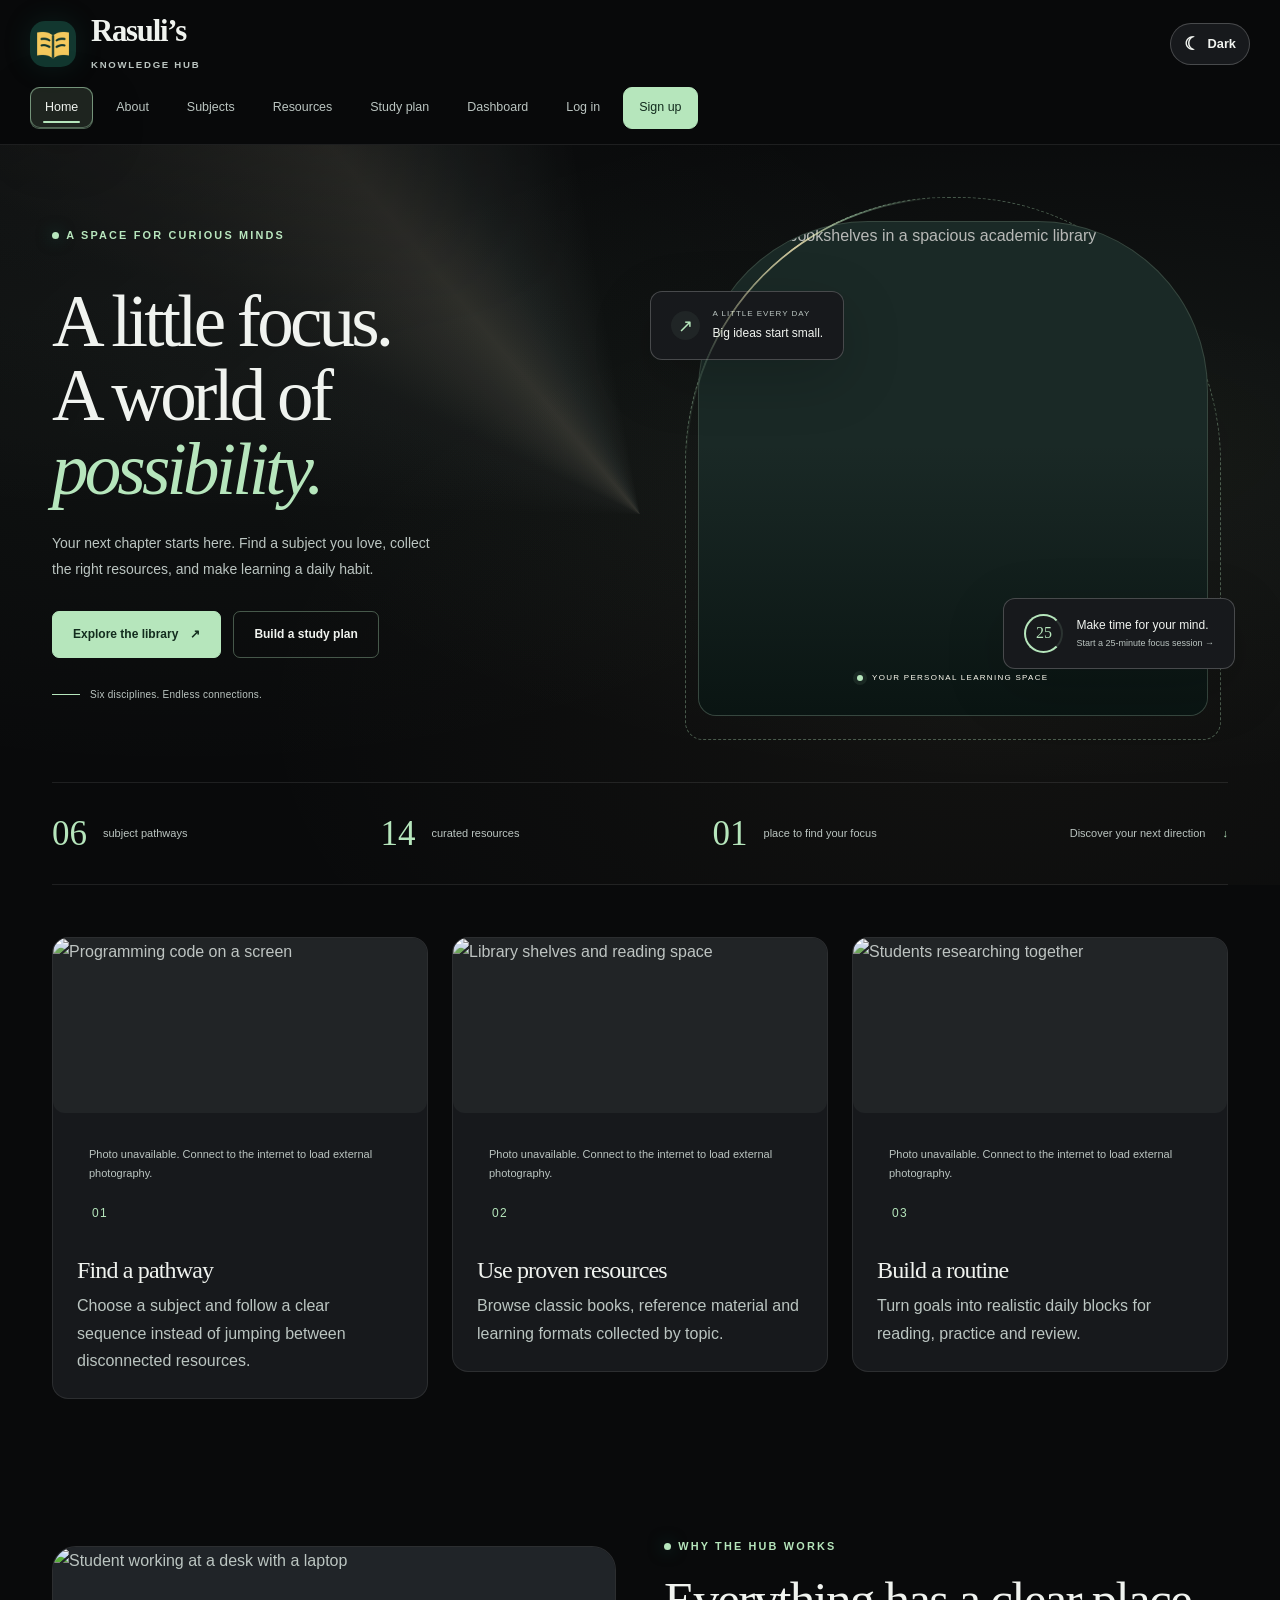
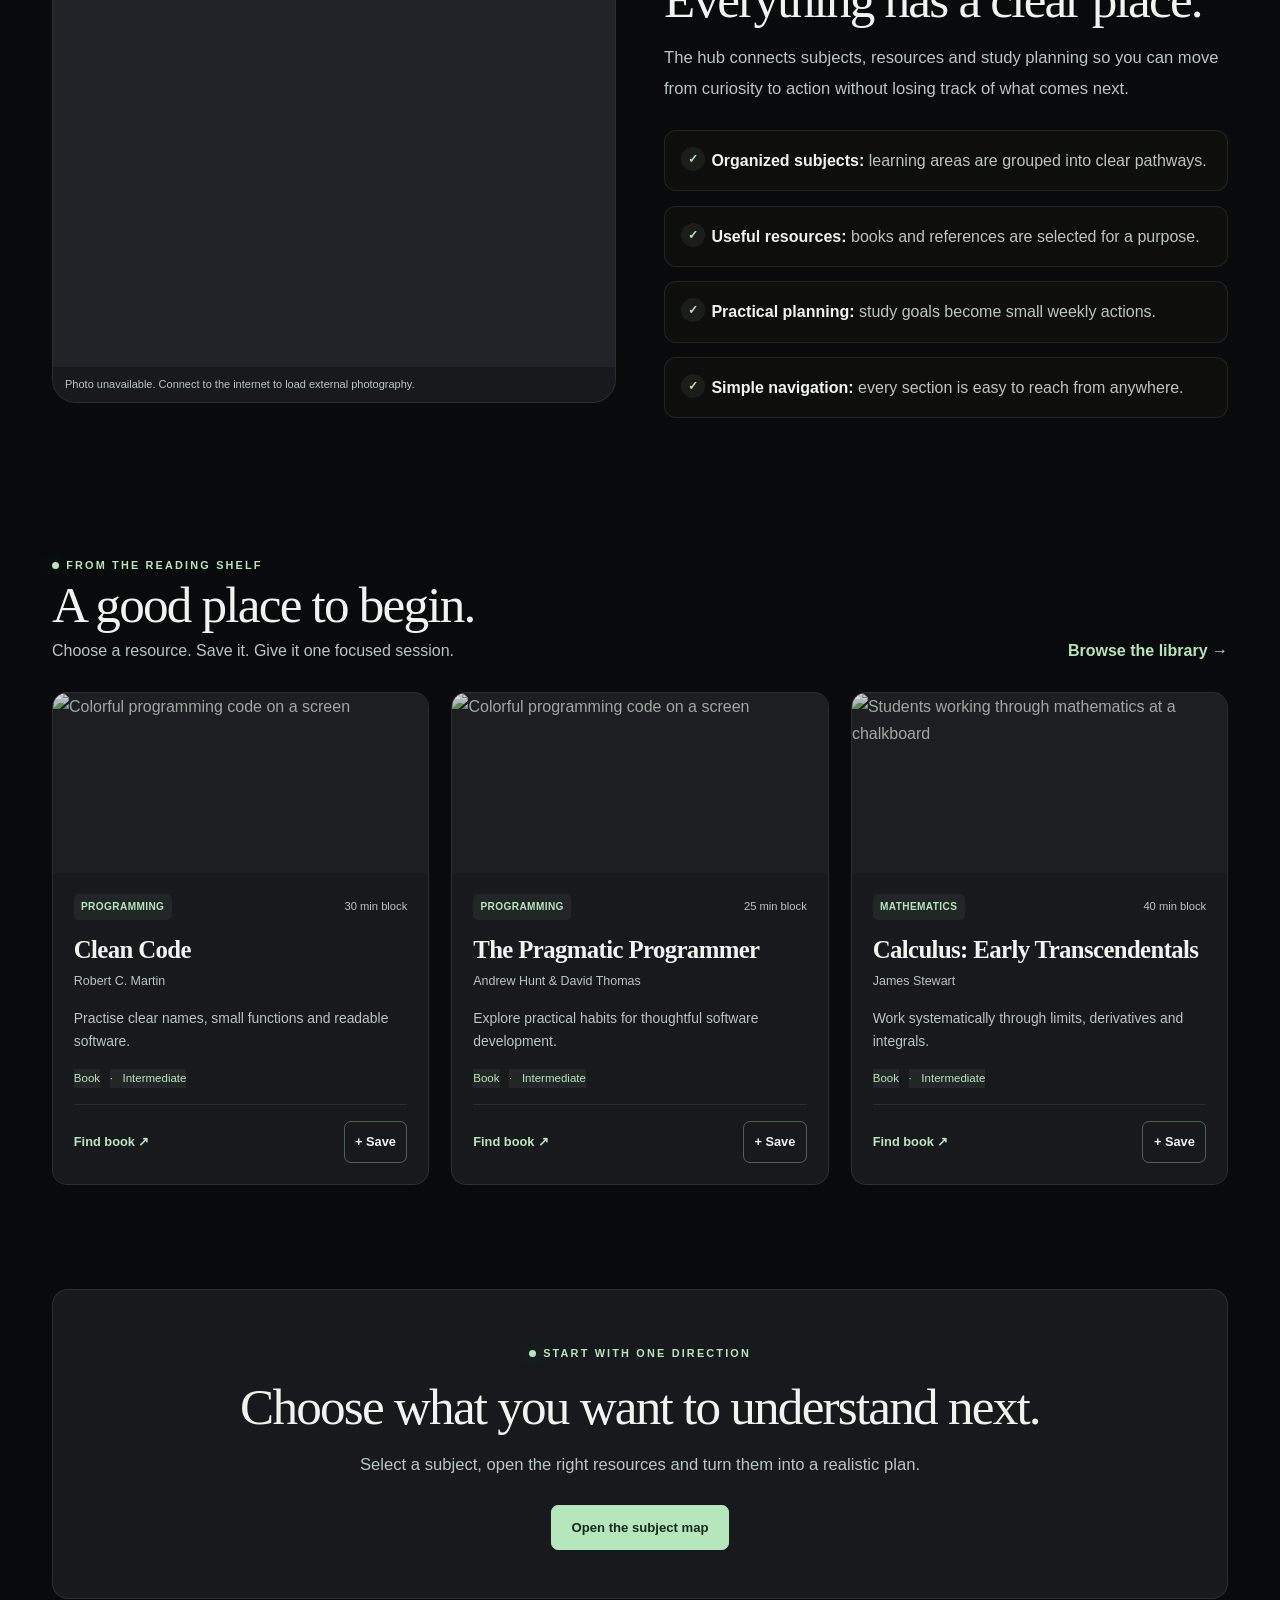
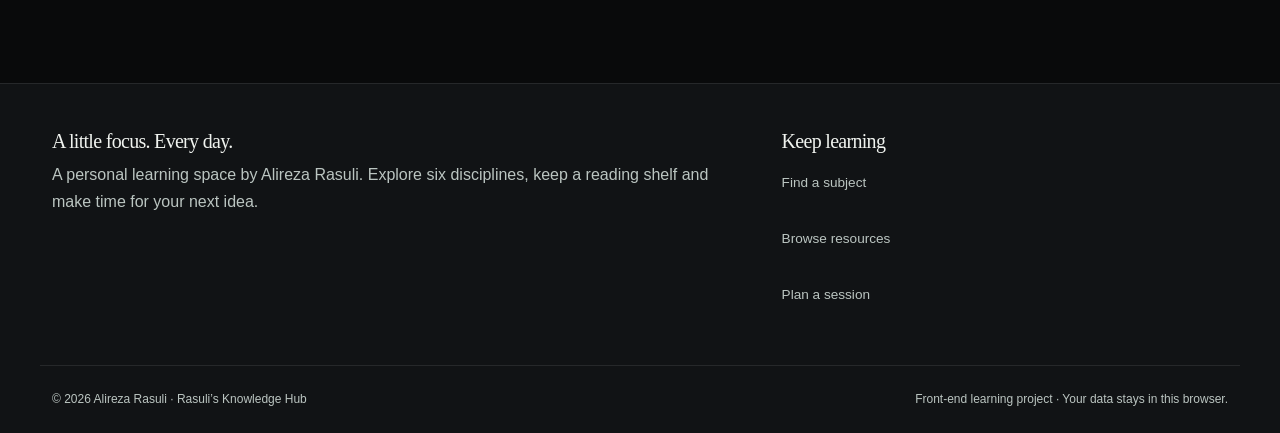
==== commit e5101dde: "Complete Final home page and shared asset integration" ====
--- a/index.html
+++ b/index.html
@@ -1,31 +1,26 @@
 <!doctype html>
-
 <html lang="en">
   <head>
-    <meta charset="utf-8" />
-    <meta content="width=device-width, initial-scale=1.0" name="viewport" />
-    <meta
-      content="Rasuli's Knowledge Hub connects students with organized learning pathways, academic resources and practical study systems."
-      name="description"
-    />
+    <meta charset="utf-8">
+    <meta content="width=device-width, initial-scale=1.0" name="viewport">
+    <meta content="Rasuli's Knowledge Hub connects students with organized learning pathways, academic resources and practical study systems." name="description">
     <title>Rasuli's Knowledge Hub | Home</title>
-
-    <link href="vendor/bootstrap.min.css" rel="stylesheet" />
-    <link href="css/style.css" rel="stylesheet" />
-    <link
-      id="hub-favicon"
-      rel="icon"
-      type="image/x-icon"
-      href="images/favicon.ico"
-    />
-    <link href="css/endterm.css" rel="stylesheet" />
-    <meta name="theme-color" content="#090a0b" />
-    <meta name="color-scheme" content="dark" />
-    <link rel="preconnect" href="https://images.pexels.com" />
-    <link rel="preconnect" href="https://images.unsplash.com" />
-    <link rel="stylesheet" href="css/midnight.css" />
-    <link rel="stylesheet" href="css/motion.css" />
-    <link rel="stylesheet" href="css/cinematic.css" />
+    <script src="js/theme.js?v=final-5"></script>
+    <script src="js/tab-state.js?v=final-5"></script>
+    <script src="js/navigation.js?v=final-5"></script>
+    <link href="vendor/bootstrap.min.css" rel="stylesheet">
+    <link href="css/style.css?v=final-5" rel="stylesheet">
+    <link id="hub-favicon" rel="icon" type="image/x-icon" href="images/favicon.ico">
+    <link href="css/endterm.css?v=final-5" rel="stylesheet">
+    <meta name="theme-color" content="#090a0b">
+    <meta name="color-scheme" content="dark light">
+    <link rel="preconnect" href="https://images.pexels.com">
+    <link rel="preconnect" href="https://images.unsplash.com">
+    <link rel="stylesheet" href="css/midnight.css?v=final-5">
+    <link rel="stylesheet" href="css/motion.css?v=final-5">
+    <link rel="stylesheet" href="css/cinematic.css?v=final-5">
+    <link rel="stylesheet" href="css/final.css?v=final-5">
+    <link rel="stylesheet" href="css/navigation.css?v=final-5">
   </head>
   <body data-page="index">
     <a class="skip-link" href="#main-content">Skip to main content</a>
@@ -33,32 +28,33 @@
       <nav class="site-nav flat-nav" aria-label="Main navigation">
         <div class="container">
           <div class="brand-row">
-            <a class="navbar-brand" href="index.html"
-              ><span class="brand-mark" aria-hidden="true"></span
-              ><span class="brand-copy"
-                >Rasuli’s<span>KNOWLEDGE HUB</span></span
-              ></a
-            ><button
-              class="flat-signout"
-              type="button"
-              data-logout
-              data-member-only
-              hidden
-            >
-              Sign out
-            </button>
+            <a class="navbar-brand" href="index.html">
+              <span class="brand-mark" aria-hidden="true"></span>
+              <span class="brand-copy">Rasuli’s<span>KNOWLEDGE HUB</span>
+              </span>
+            </a>
+            <div class="nav-tools">
+              <a class="member-link" href="profile.html" data-member-only hidden>
+                <span class="member-dot" aria-hidden="true"></span>
+                <span data-user-first-name>My profile</span>
+              </a>
+              <button class="theme-toggle" type="button" data-theme-toggle aria-pressed="true" aria-label="Switch to light mode">
+                <span data-theme-icon aria-hidden="true">☾</span>
+                <span data-theme-label>Dark</span>
+              </button>
+              <button class="flat-signout" type="button" data-logout data-member-only hidden>Log out</button>
+            </div>
           </div>
           <ul class="page-nav" id="mainNav">
             <li>
-              <a
-                class="page-nav-link active"
-                href="index.html"
-                aria-current="page"
-                >Home</a
-              >
-            </li>
-            <li><a class="page-nav-link" href="about.html">About</a></li>
-            <li><a class="page-nav-link" href="subjects.html">Subjects</a></li>
+              <a class="page-nav-link" href="index.html" aria-current="page">Home</a>
+            </li>
+            <li>
+              <a class="page-nav-link" href="about.html">About</a>
+            </li>
+            <li>
+              <a class="page-nav-link" href="subjects.html">Subjects</a>
+            </li>
             <li>
               <a class="page-nav-link" href="resources.html">Resources</a>
             </li>
@@ -68,11 +64,17 @@
             <li>
               <a class="page-nav-link" href="dashboard.html">Dashboard</a>
             </li>
-            <li><a class="page-nav-link" href="login.html">Log in</a></li>
-            <li>
-              <a class="page-nav-link page-nav-signup" href="contact.html"
-                >Sign up</a
-              >
+            <li data-member-only hidden>
+              <a class="page-nav-link" href="profile.html">Profile</a>
+            </li>
+            <li data-admin-only hidden>
+              <a class="page-nav-link" href="administrator.html">Administrator</a>
+            </li>
+            <li data-guest-only>
+              <a class="page-nav-link" href="login.html">Log in</a>
+            </li>
+            <li data-guest-only>
+              <a class="page-nav-link page-nav-signup" href="contact.html">Sign up</a>
             </li>
           </ul>
         </div>
@@ -81,12 +83,12 @@
     <div class="storage-warning" id="storage-warning" role="status" hidden>
       <div class="container" data-storage-message></div>
     </div>
-    <noscript
-      ><div class="storage-warning">
+    <noscript>
+      <div class="storage-warning">
         Enable JavaScript to use accounts, filters and the planner. The original
         pages remain available below.
-      </div></noscript
-    >
+      </div>
+    </noscript>
     <main class="page-shell" id="main-content">
       <section class="hero-section midnight-hero">
         <span class="hero-light-sweep" aria-hidden="true"></span>
@@ -95,62 +97,63 @@
             <div class="hero-intro">
               <p class="eyebrow">A SPACE FOR CURIOUS MINDS</p>
               <h1>
-                A little focus.<br />A world of<br /><em>possibility.</em>
+                A little focus.<br>A world of<br>
+                <em>possibility.</em>
               </h1>
               <p class="hero-copy">
                 Your next chapter starts here. Find a subject you love, collect
                 the right resources, and make learning a daily habit.
               </p>
               <div class="hero-actions">
-                <a class="btn btn-mint" href="resources.html"
-                  >Explore the library <span aria-hidden="true">↗</span></a
-                ><a class="btn btn-outline-mint" href="study-plan.html"
-                  >Build a study plan</a
-                >
+                <a class="btn btn-mint" href="resources.html">Explore the library <span aria-hidden="true">↗</span>
+                </a>
+                <a class="btn btn-outline-mint" href="study-plan.html">Build a study plan</a>
               </div>
               <div class="hero-proof">
-                <span class="proof-line"></span
-                ><span>Six disciplines. Endless connections.</span>
+                <span class="proof-line"></span>
+                <span>Six disciplines. Endless connections.</span>
               </div>
             </div>
             <div class="hero-visual">
               <span class="hero-light-ring" aria-hidden="true"></span>
               <figure class="hero-photo">
-                <img
-                  src="https://images.unsplash.com/photo-1507842217343-583bb7270b66?auto=format&fit=crop&w=1600&q=85"
-                  alt="Warmly lit bookshelves in a spacious academic library"
-                  fetchpriority="high"
-                  width="900"
-                  height="1100"
-                />
+                <img src="https://images.unsplash.com/photo-1507842217343-583bb7270b66?auto=format&amp;fit=crop&amp;w=1600&amp;q=85" alt="Warmly lit bookshelves in a spacious academic library" fetchpriority="high" width="900" height="1100">
                 <figcaption>
                   <span class="live-dot" aria-hidden="true"></span>YOUR PERSONAL
                   LEARNING SPACE
                 </figcaption>
               </figure>
               <div class="floating-note note-top">
-                <span class="note-icon" aria-hidden="true">↗</span
-                ><span
-                  ><small>A LITTLE EVERY DAY</small
-                  ><strong>Big ideas start small.</strong></span
-                >
+                <span class="note-icon" aria-hidden="true">↗</span>
+                <span>
+                  <small>A LITTLE EVERY DAY</small>
+                  <strong>Big ideas start small.</strong>
+                </span>
               </div>
-              <a class="floating-note note-bottom" href="study-plan.html"
-                ><span class="mini-progress" aria-hidden="true">25</span
-                ><span
-                  ><strong>Make time for your mind.</strong
-                  ><small>Start a 25-minute focus session →</small></span
-                ></a
-              >
+              <a class="floating-note note-bottom" href="study-plan.html">
+                <span class="mini-progress" aria-hidden="true">25</span>
+                <span>
+                  <strong>Make time for your mind.</strong>
+                  <small>Start a 25-minute focus session →</small>
+                </span>
+              </a>
             </div>
           </div>
           <div class="hero-stat-row">
-            <div><strong>06</strong><span>subject pathways</span></div>
-            <div><strong>14</strong><span>curated resources</span></div>
-            <div><strong>01</strong><span>place to find your focus</span></div>
-            <a href="subjects.html"
-              >Discover your next direction <span aria-hidden="true">↓</span></a
-            >
+            <div>
+              <strong>06</strong>
+              <span>subject pathways</span>
+            </div>
+            <div>
+              <strong data-resource-total>14</strong>
+              <span>curated resources</span>
+            </div>
+            <div>
+              <strong>01</strong>
+              <span>place to find your focus</span>
+            </div>
+            <a href="subjects.html">Discover your next direction <span aria-hidden="true">↓</span>
+            </a>
           </div>
         </div>
       </section>
@@ -159,13 +162,7 @@
           <div class="row g-4">
             <div class="col-12 col-md-6 col-xl-4">
               <article class="surface-card feature-card p-4">
-                <img
-                  alt="Programming code on a screen"
-                  class="feature-photo"
-                  decoding="async"
-                  loading="lazy"
-                  src="https://images.pexels.com/photos/1921326/pexels-photo-1921326.jpeg?auto=compress&amp;cs=tinysrgb&amp;w=1400"
-                />
+                <img alt="Programming code on a screen" class="feature-photo" decoding="async" loading="lazy" src="https://images.pexels.com/photos/1921326/pexels-photo-1921326.jpeg?auto=compress&amp;cs=tinysrgb&amp;w=1400">
                 <div class="feature-number">01</div>
                 <h2 class="h4">Find a pathway</h2>
                 <p class="muted-text mb-0">
@@ -176,13 +173,7 @@
             </div>
             <div class="col-12 col-md-6 col-xl-4">
               <article class="surface-card feature-card p-4">
-                <img
-                  alt="Library shelves and reading space"
-                  class="feature-photo"
-                  decoding="async"
-                  loading="lazy"
-                  src="https://images.unsplash.com/photo-1507842217343-583bb7270b66?auto=format&amp;fit=crop&amp;w=1600&amp;q=85"
-                />
+                <img alt="Library shelves and reading space" class="feature-photo" decoding="async" loading="lazy" src="https://images.unsplash.com/photo-1507842217343-583bb7270b66?auto=format&amp;fit=crop&amp;w=1600&amp;q=85">
                 <div class="feature-number">02</div>
                 <h2 class="h4">Use proven resources</h2>
                 <p class="muted-text mb-0">
@@ -193,13 +184,7 @@
             </div>
             <div class="col-12 col-md-6 col-xl-4">
               <article class="surface-card feature-card p-4">
-                <img
-                  alt="Students researching together"
-                  class="feature-photo"
-                  decoding="async"
-                  loading="lazy"
-                  src="https://images.pexels.com/photos/8199762/pexels-photo-8199762.jpeg?auto=compress&amp;cs=tinysrgb&amp;w=1400"
-                />
+                <img alt="Students researching together" class="feature-photo" decoding="async" loading="lazy" src="https://images.pexels.com/photos/8199762/pexels-photo-8199762.jpeg?auto=compress&amp;cs=tinysrgb&amp;w=1400">
                 <div class="feature-number">03</div>
                 <h2 class="h4">Build a routine</h2>
                 <p class="muted-text mb-0">
@@ -216,12 +201,7 @@
           <div class="row g-5 align-items-center">
             <div class="col-12 col-lg-6">
               <div class="image-panel">
-                <img
-                  alt="Student working at a desk with a laptop"
-                  decoding="async"
-                  loading="lazy"
-                  src="https://images.pexels.com/photos/7777691/pexels-photo-7777691.jpeg?auto=compress&amp;cs=tinysrgb&amp;w=1400"
-                />
+                <img alt="Student working at a desk with a laptop" decoding="async" loading="lazy" src="https://images.pexels.com/photos/7777691/pexels-photo-7777691.jpeg?auto=compress&amp;cs=tinysrgb&amp;w=1400">
               </div>
             </div>
             <div class="col-12 col-lg-6">
@@ -288,60 +268,39 @@
     <footer class="site-footer">
       <div class="container footer-grid">
         <div>
-          <h2>Rasuli’s Knowledge Hub</h2>
-          <p class="muted-text">
-            A little curiosity. A clear direction.<br />A better way to keep
-            learning.
-          </p>
+          <h2 class="h4">A little focus. Every day.</h2>
+          <p>A personal learning space by Alireza Rasuli. Explore six disciplines, keep a reading shelf and make time for your next idea.</p>
         </div>
         <div>
-          <h2 class="h5">Find your next step</h2>
+          <h2 class="h5">Keep learning</h2>
           <div class="footer-links">
-            <a href="subjects.html">Explore subjects</a
-            ><a href="resources.html">Resource library</a
-            ><a href="study-plan.html">Make a study plan</a>
-          </div>
-        </div>
-        <div>
-          <h2 class="h5">Your learning space</h2>
-          <div class="footer-links">
-            <a href="contact.html">Create an account</a
-            ><a href="dashboard.html">My reading shelf</a>
+            <a href="subjects.html">Find a subject</a>
+            <a href="resources.html">Browse resources</a>
+            <a href="study-plan.html">Plan a session</a>
           </div>
         </div>
       </div>
       <div class="container footer-bottom">
-        <span>© 2026 Rasuli’s Knowledge Hub · Created by Alireza Rasuli</span>
+        <p>© 2026 Alireza Rasuli · Rasuli’s Knowledge Hub</p>
+        <p>Front-end learning project · Your data stays in this browser.</p>
       </div>
     </footer>
-
-    <div
-      aria-live="polite"
-      class="toast-message"
-      id="toast-message"
-      role="status"
-    ></div>
-    <button
-      aria-label="Back to top"
-      class="back-top"
-      data-back-top=""
-      hidden=""
-      type="button"
-    >
+    <div aria-live="polite" class="toast-message" id="toast-message" role="status"></div>
+    <button aria-label="Back to top" class="back-top" data-back-top="" hidden="" type="button">
       ↑
     </button>
-    <script defer="" src="vendor/jquery.min.js"></script>
-
-    <script defer src="js/photos.js"></script>
-    <script defer src="js/data.js"></script>
-    <script defer="" src="js/store.js"></script>
-    <script defer="" src="js/common.js"></script>
-    <script defer="" src="js/resources.js"></script>
-    <script defer="" src="js/auth.js"></script>
-    <script defer src="js/table-model.js"></script>
-    <script defer src="js/tables.js"></script>
-    <script defer src="js/midnight.js"></script>
-    <script defer src="js/motion.js"></script>
-    <script defer src="js/cinematic.js"></script>
+    <script defer src="vendor/jquery.min.js"></script>
+    <script defer src="js/photos.js?v=final-5"></script>
+    <script defer src="js/data.js?v=final-5"></script>
+    <script defer src="js/database.js?v=final-5"></script>
+    <script defer src="js/store.js?v=final-5"></script>
+    <script defer src="js/common.js?v=final-5"></script>
+    <script defer src="js/resources.js?v=final-5"></script>
+    <script defer src="js/auth.js?v=final-5"></script>
+    <script defer src="js/table-model.js?v=final-5"></script>
+    <script defer src="js/tables.js?v=final-5"></script>
+    <script defer src="js/midnight.js?v=final-5"></script>
+    <script defer src="js/motion.js?v=final-5"></script>
+    <script defer src="js/cinematic.js?v=final-5"></script>
   </body>
 </html>
--- a/css/style.css
+++ b/css/style.css
@@ -1,46 +1,26 @@
-/* WEBSITE VARIABLES */
+/* Foundation: typography, semantic page layouts, responsive grids and component structure. */
 
 :root {
   --bg-main: #d9ddce;
-
   --bg-secondary: #d1dece;
-
   --surface: #e9e1cd;
-
   --surface-light: #d1dece;
-
   --surface-hover: #c3dacb;
-
   --text-main: #26352f;
-
   --text-soft: #45645a;
-
   --text-muted: #526b60;
-
   --mint: #176b5b;
-
   --mint-bright: #0f5044;
-
   --mint-dark: #0f5044;
-
   --mint-soft: rgba(23, 107, 91, 0.11);
-
   --border: rgba(103, 135, 122, 0.16);
-
   --border-strong: rgba(103, 135, 122, 0.28);
-
   --shadow: 0 20px 55px rgba(0, 0, 0, 0.2);
-
   --radius-small: 10px;
-
   --radius-medium: 16px;
-
   --radius-large: 24px;
-
   --container-width: 1200px;
 }
-
-/* RESET */
 
 * {
   box-sizing: border-box;
@@ -51,33 +31,24 @@
 }
 
 body {
-  margin: 0;
-
+  margin: 0px;
   min-height: 100vh;
-
-  background:
-    radial-gradient(
+  background: radial-gradient(
       circle at 90% 5%,
 
       rgba(23, 107, 91, 0.055),
       transparent 30rem
     ),
     var(--bg-main);
-
   color: var(--text-main);
-
   font-family: "Trebuchet MS", Arial, sans-serif;
-
   font-size: 16px;
-
   line-height: 1.7;
-
   overflow-x: hidden;
 }
 
 img {
   display: block;
-
   max-width: 100%;
 }
 
@@ -91,8 +62,6 @@
 select {
   font: inherit;
 }
-
-/* TYPOGRAPHY */
 
 h1,
 h2,
@@ -102,7 +71,6 @@
 h6,
 .navbar-brand {
   font-family: Georgia, "Times New Roman", serif;
-
   color: var(--text-main);
 }
 
@@ -114,21 +82,15 @@
 
 h1 {
   margin-bottom: 1.3rem;
-
   font-size: clamp(2.7rem, 6vw, 5.3rem);
-
   font-weight: 700;
-
   line-height: 1;
 }
 
 h2 {
   margin-bottom: 1rem;
-
   font-size: clamp(2rem, 4vw, 3.25rem);
-
   font-weight: 700;
-
   line-height: 1.08;
 }
 
@@ -137,66 +99,45 @@
 }
 
 p {
-  margin-top: 0;
+  margin-top: 0px;
 }
 
 ::selection {
   background: var(--mint);
-
-  color: #ffffff;
-}
-
-/* SMALL HEADING LABEL */
+  color: rgb(255, 255, 255);
+}
 
 .eyebrow {
   display: inline-flex;
-
   align-items: center;
-
   gap: 0.45rem;
-
   margin-bottom: 1rem;
-
   color: var(--mint);
-
   font-size: 0.76rem;
-
   font-weight: 800;
-
   letter-spacing: 0.12em;
-
   text-transform: uppercase;
 }
 
 .eyebrow::before {
   content: "";
-
   width: 7px;
-
   height: 7px;
-
   background: var(--mint);
-
   border-radius: 50%;
-
-  box-shadow: 0 0 16px rgba(23, 107, 91, 0.65);
+  box-shadow: rgba(23, 107, 91, 0.65) 0px 0px 16px;
 }
 
 .section-lead {
   max-width: 680px;
-
-  color: var(--text-soft);
-
+  color: var(--text-soft);
   font-size: 1.04rem;
-
   line-height: 1.85;
 }
 
 .muted-text {
   color: var(--text-soft);
 }
-
-/* GENERAL LAYOUT */
 
 .container {
   width: min(100% - 2rem, var(--container-width));
@@ -207,56 +148,39 @@
 }
 
 .section-pad {
-  padding: 6rem 0;
+  padding: 6rem 0px;
 }
 
 .section-pad-sm {
-  padding: 4.5rem 0;
-}
-
-/* PAGE HERO */
+  padding: 4.5rem 0px;
+}
 
 .page-hero {
-  padding: 7rem 0 4rem;
+  padding: 7rem 0px 4rem;
 }
 
 .page-hero h1 {
   max-width: 920px;
-
   font-size: clamp(3rem, 6vw, 5.2rem);
 }
 
 .page-hero > .container > p:last-child {
   max-width: 720px;
-
-  color: var(--text-soft);
-
+  color: var(--text-soft);
   font-size: 1.07rem;
-
   line-height: 1.9;
 }
-
-/* ACCESSIBILITY */
 
 .skip-link {
   position: absolute;
-
   top: -100px;
-
   left: 1rem;
-
   z-index: 9999;
-
   padding: 0.75rem 1rem;
-
   background: var(--mint);
-
-  color: #ffffff;
-
+  color: rgb(255, 255, 255);
   border-radius: 8px;
-
   font-weight: 800;
-
   text-decoration: none;
 }
 
@@ -264,19 +188,12 @@
   top: 1rem;
 }
 
-/* NAVIGATION */
-
 .site-header {
   position: sticky;
-
-  top: 0;
-
+  top: 0px;
   z-index: 1000;
-
   background: rgba(5, 18, 31, 0.94);
-
   border-bottom: 1px solid var(--border);
-
   backdrop-filter: blur(18px);
 }
 
@@ -284,213 +201,98 @@
   min-height: 76px;
 }
 
-/* BRAND */
-
 .navbar-brand {
   display: flex;
-
   align-items: center;
-
   gap: 0.7rem;
-
+  font-size: 1.15rem;
+  font-weight: 700;
+  letter-spacing: -0.025em;
   color: var(--text-main) !important;
-
-  font-size: 1.15rem;
-
-  font-weight: 700;
-
-  letter-spacing: -0.025em;
 }
 
 .brand-mark {
   display: inline-grid;
-
   place-items: center;
-
   width: 38px;
-
   height: 38px;
-
   flex-shrink: 0;
-
-  background: linear-gradient(135deg, #f4c95d, #f4c95d);
-
-  color: #ffffff;
-
+  background: linear-gradient(135deg, rgb(244, 201, 93), rgb(244, 201, 93));
+  color: rgb(255, 255, 255);
   border-radius: 50%;
-
   font-family: Georgia, "Times New Roman", serif;
-
   font-size: 0.8rem;
-
   font-weight: 800;
-
-  box-shadow: 0 0 28px rgba(23, 107, 91, 0.2);
-}
-
-/* NAV LINKS */
-
-.site-nav .nav-link {
-  position: relative;
-
-  margin: 0 0.18rem;
-
-  padding: 0.65rem 0.85rem !important;
-
-  color: #ffffff !important;
-
-  border-radius: 10px;
-
-  font-size: 0.91rem;
-
-  font-weight: 700;
-
-  transition:
-    color 0.2s ease,
-    background-color 0.2s ease,
-    transform 0.2s ease;
-}
-
-.site-nav .nav-link:hover {
-  color: var(--text-main) !important;
-
-  background: rgba(244, 201, 93, 0.05);
-
-  transform: translateY(-2px);
-}
-
-.site-nav .nav-link.active {
-  color: var(--text-main) !important;
-
-  background: var(--mint-soft);
-
-  border: 1px solid rgba(23, 107, 91, 0.35);
-}
-
-/* MOBILE NAV BUTTON */
-
-.navbar-toggler {
-  border: 1px solid var(--border-strong);
-}
-
-.navbar-toggler:focus {
-  box-shadow: 0 0 0 0.2rem rgba(23, 107, 91, 0.15);
-}
-
-.navbar-toggler-icon {
-  filter: invert(1);
-}
-
-/* BUTTONS */
+  box-shadow: rgba(23, 107, 91, 0.2) 0px 0px 28px;
+}
 
 .btn {
   padding: 0.82rem 1.3rem;
-
   border-radius: 11px;
-
   font-weight: 800;
-
-  transition:
-    transform 0.2s ease,
-    box-shadow 0.2s ease,
-    background-color 0.2s ease,
-    border-color 0.2s ease;
+  transition: transform 0.2s, box-shadow 0.2s, background-color 0.2s, border-color 0.2s;
 }
 
 .btn:hover {
   transform: translateY(-3px);
 }
 
-/* MINT BUTTON */
-
 .btn-mint {
-  background: linear-gradient(135deg, #176b5b, #176b5b);
-
-  color: #ffffff;
-
+  background: linear-gradient(135deg, rgb(23, 107, 91), rgb(23, 107, 91));
+  color: rgb(255, 255, 255);
   border: 1px solid var(--mint);
 }
 
 .btn-mint:hover {
-  color: #ffffff;
-
-  background: linear-gradient(135deg, #0f5044, #0f5044);
-
-  box-shadow: 0 12px 28px rgba(23, 107, 91, 0.18);
-}
-
-/* OUTLINE BUTTON */
+  color: rgb(255, 255, 255);
+  background: linear-gradient(135deg, rgb(15, 80, 68), rgb(15, 80, 68));
+  box-shadow: rgba(23, 107, 91, 0.18) 0px 12px 28px;
+}
 
 .btn-outline-mint {
   background: transparent;
-
   color: var(--mint);
-
   border: 1px solid rgba(23, 107, 91, 0.55);
 }
 
 .btn-outline-mint:hover {
   background: var(--mint-soft);
-
   color: var(--mint-bright);
-
   border-color: var(--mint);
-
-  box-shadow: 0 12px 28px rgba(23, 107, 91, 0.08);
-}
-
-/* GENERAL CARDS */
+  box-shadow: rgba(23, 107, 91, 0.08) 0px 12px 28px;
+}
 
 .surface-card,
 .resource-card {
-  background: linear-gradient(145deg, #e9e1cd, #d1dece);
-
+  background: linear-gradient(145deg, rgb(233, 225, 205), rgb(209, 222, 206));
   border: 1px solid var(--border);
-
   border-radius: var(--radius-medium);
-
   box-shadow: var(--shadow);
-
-  transition:
-    transform 0.25s ease,
-    border-color 0.25s ease;
+  transition: transform 0.25s, border-color 0.25s;
 }
 
 .surface-card:hover,
 .resource-card:hover {
   transform: translateY(-5px);
-
   border-color: rgba(23, 107, 91, 0.32);
 }
 
 .feature-number {
   display: grid;
-
   place-items: center;
-
   width: 46px;
-
   height: 46px;
-
   margin-bottom: 1.2rem;
-
   background: var(--mint-soft);
-
   color: var(--mint);
-
   border: 1px solid rgba(23, 107, 91, 0.3);
-
   border-radius: 14px;
-
   font-family: Georgia, "Times New Roman", serif;
-
   font-weight: 800;
 }
 
-/* HOME PAGE HERO */
-
 .hero-section {
-  padding: 7rem 0 5rem;
+  padding: 7rem 0px 5rem;
 }
 
 .hero-section h1 {
@@ -499,232 +301,66 @@
 
 .hero-copy {
   max-width: 620px;
-
-  color: var(--text-soft);
-
+  color: var(--text-soft);
   font-size: 1.08rem;
-
   line-height: 1.9;
 }
 
 .hero-actions {
   display: flex;
-
   flex-wrap: wrap;
-
   gap: 0.9rem;
-
   margin-top: 2rem;
 }
-
-/* STATISTICS */
-
-.stat-strip {
-  display: flex;
-
-  flex-wrap: wrap;
-
-  gap: 0.8rem;
-
-  margin-top: 2.4rem;
-}
-
-.stat-pill {
-  min-width: 130px;
-
-  padding: 0.9rem 1rem;
-
-  background: rgba(244, 201, 93, 0.035);
-
-  border: 1px solid var(--border);
-
-  border-radius: 12px;
-}
-
-.stat-pill strong {
-  display: block;
-
-  color: var(--mint);
-
-  font-family: Georgia, "Times New Roman", serif;
-
-  font-size: 1.35rem;
-}
-
-.stat-pill span {
-  color: var(--text-soft);
-
-  font-size: 0.78rem;
-}
-
-/* KNOWLEDGE ORBIT */
-
-.knowledge-orbit {
-  padding: 2rem;
-
-  background: radial-gradient(circle, rgba(23, 107, 91, 0.1), transparent 65%);
-
-  border-radius: 30px;
-}
-
-.orbit-grid {
-  display: grid;
-
-  grid-template-columns: repeat(3, minmax(90px, 1fr));
-
-  gap: 1rem;
-
-  align-items: stretch;
-}
-
-.orbit-node,
-.orbit-core {
-  min-height: 110px;
-
-  display: flex;
-
-  align-items: center;
-
-  justify-content: center;
-
-  padding: 1rem;
-
-  text-align: center;
-
-  border-radius: 18px;
-}
-
-.orbit-node {
-  background: var(--surface);
-
-  border: 1px solid var(--border);
-
-  color: var(--text-main);
-
-  font-size: 0.85rem;
-
-  font-weight: 700;
-
-  transition:
-    transform 0.25s ease,
-    border-color 0.25s ease;
-}
-
-.orbit-node:hover {
-  transform: translateY(-5px) scale(1.02);
-
-  border-color: var(--mint);
-}
-
-.orbit-label {
-  display: block;
-
-  margin-bottom: 0.3rem;
-
-  color: var(--mint);
-
-  font-size: 0.67rem;
-
-  font-weight: 800;
-
-  letter-spacing: 0.08em;
-
-  text-transform: uppercase;
-}
-
-.orbit-core {
-  background: linear-gradient(145deg, #f4c95d, #f4c95d);
-
-  color: #12372f;
-
-  font-family: Georgia, "Times New Roman", serif;
-
-  font-size: 1.1rem;
-
-  font-weight: 800;
-
-  box-shadow: 0 0 45px rgba(23, 107, 91, 0.22);
-}
-
-/* IMAGE PANELS */
 
 .image-panel {
   overflow: hidden;
-
   border: 1px solid var(--border);
-
   border-radius: var(--radius-large);
-
   box-shadow: var(--shadow);
 }
 
 .image-panel img {
   width: 100%;
-
   min-height: 340px;
-
   object-fit: cover;
-
-  transition: transform 0.45s ease;
+  transition: transform 0.45s;
 }
 
 .image-panel:hover img {
   transform: scale(1.04);
 }
 
-/* INFORMATION LISTS */
-
 .mini-list {
   display: grid;
-
   gap: 0.9rem;
-
-  padding: 0;
-
-  margin: 1.6rem 0 0;
-
+  padding: 0px;
+  margin: 1.6rem 0px 0px;
   list-style: none;
 }
 
 .mini-list li {
   position: relative;
-
   padding: 1rem 1rem 1rem 2.9rem;
-
-  background: rgba(244, 201, 93, 0.025);
-
+  background: rgba(244, 201, 93, 0.024);
   border: 1px solid var(--border);
-
   border-radius: 12px;
-
   color: var(--text-soft);
 }
 
 .mini-list li::before {
   content: "✓";
-
   position: absolute;
-
   top: 1rem;
-
   left: 1rem;
-
   display: grid;
-
   place-items: center;
-
   width: 24px;
-
   height: 24px;
-
   background: var(--mint-soft);
-
   color: var(--mint);
-
   border-radius: 50%;
-
   font-size: 0.75rem;
-
   font-weight: 900;
 }
 
@@ -732,199 +368,96 @@
   color: var(--text-main);
 }
 
-/* ABOUT PAGE */
-
 .founder-figure {
-  margin: 0;
-
+  margin: 0px;
   overflow: hidden;
-
   background: var(--surface);
-
   border: 1px solid var(--border);
-
   border-radius: var(--radius-large);
 }
 
 .founder-figure img {
   width: 100%;
-
   max-height: 520px;
-
   object-fit: cover;
 }
 
 .founder-figure figcaption {
   padding: 1rem 1.2rem;
-
-  color: var(--text-soft);
-
+  color: var(--text-soft);
   font-size: 0.88rem;
 }
 
-/* TIMELINE */
-
-.timeline-list {
-  display: grid;
-
-  gap: 1rem;
-
-  margin: 1.5rem 0 0;
-
-  padding: 0;
-
-  list-style: none;
-}
-
-.timeline-list li {
-  display: grid;
-
-  grid-template-columns:
-    80px
-    1fr;
-
-  gap: 1rem;
-
-  padding: 1.1rem;
-
-  background: rgba(244, 201, 93, 0.03);
-
-  border: 1px solid var(--border);
-
-  border-radius: 12px;
-
-  color: var(--text-soft);
-}
-
-.timeline-year {
-  color: var(--mint);
-
+.quote-panel {
+  margin: 0px;
+  padding: 2rem;
+  background: linear-gradient(145deg, rgba(23, 107, 91, 0.1), rgba(244, 201, 93, 0.02));
+  border-left: 4px solid var(--mint);
+  border-radius: 0px 16px 16px 0px;
+  color: var(--text-main);
   font-family: Georgia, "Times New Roman", serif;
-
-  font-weight: 800;
-}
-
-/* QUOTE */
-
-.quote-panel {
-  margin: 0;
-
-  padding: 2rem;
-
-  background: linear-gradient(
-    145deg,
-    rgba(23, 107, 91, 0.1),
-    rgba(244, 201, 93, 0.02)
-  );
-
-  border-left: 4px solid var(--mint);
-
-  border-radius: 0 16px 16px 0;
-
-  color: var(--text-main);
-
-  font-family: Georgia, "Times New Roman", serif;
-
   font-size: clamp(1.5rem, 3vw, 2.25rem);
-
   font-weight: 600;
-
   line-height: 1.35;
 }
 
 .quote-source {
   margin-top: 1rem;
-
-  color: var(--text-soft);
-}
-
-.media-frame {
-  width: 100%;
-
-  min-height: 400px;
-
-  border: 1px solid var(--border);
-
-  border-radius: 18px;
-}
-
-/* SUBJECTS PAGE CUSTOM MOBILE-FIRST GRID */
+  color: var(--text-soft);
+}
 
 .manual-pathways {
-  padding: 2rem 0 5rem;
+  padding: 2rem 0px 5rem;
 }
 
 .manual-shell {
   width: min(100% - 2rem, var(--container-width));
-
   margin-inline: auto;
 }
 
 .manual-heading {
   max-width: 700px;
-
   margin-bottom: 2rem;
 }
 
 .manual-heading p {
   color: var(--text-soft);
 }
-
-/* PATHWAY GRID */
 
 .pathway-grid {
   display: grid;
-
   grid-template-columns: 1fr;
-
   gap: 1rem;
 }
 
 .pathway-card {
   padding: 1.4rem;
-
   background: linear-gradient(145deg, var(--surface), #d1dece);
-
   border: 1px solid var(--border);
-
   border-radius: var(--radius-medium);
-
-  transition:
-    transform 0.25s ease,
-    border-color 0.25s ease;
+  transition: transform 0.25s, border-color 0.25s;
 }
 
 .pathway-card:hover {
   transform: translateY(-6px);
-
   border-color: rgba(23, 107, 91, 0.45);
 }
 
 .pathway-icon {
   display: grid;
-
   place-items: center;
-
   width: 42px;
-
   height: 42px;
-
   margin-bottom: 1rem;
-
   background: var(--mint-soft);
-
   color: var(--mint);
-
   border-radius: 12px;
-
   font-family: Georgia, "Times New Roman", serif;
-
   font-weight: 800;
 }
 
 .pathway-card h3 {
   margin-bottom: 0.6rem;
-
   font-size: 1.4rem;
 }
 
@@ -934,35 +467,23 @@
 
 .pathway-meta {
   display: flex;
-
   flex-wrap: wrap;
-
   gap: 0.5rem;
 }
 
 .pathway-meta span {
   padding: 0.35rem 0.65rem;
-
   background: rgba(244, 201, 93, 0.04);
-
-  color: var(--text-soft);
-
+  color: var(--text-soft);
   border: 1px solid var(--border);
-
   border-radius: 100px;
-
   font-size: 0.72rem;
-
   font-weight: 700;
 }
-
-/* SUBJECT INFORMATION CARDS */
 
 .layout-explainer {
   display: grid;
-
   grid-template-columns: repeat(auto-fit, minmax(220px, 1fr));
-
   gap: 1rem;
 }
 
@@ -972,487 +493,106 @@
 
 .tool-tag {
   display: inline-block;
-
   margin-bottom: 0.9rem;
-
   color: var(--mint);
-
   font-size: 0.72rem;
-
   font-weight: 800;
-
   letter-spacing: 0.08em;
-
   text-transform: uppercase;
 }
-
-/* RESOURCE CARDS */
 
 .resource-card {
   height: 100%;
 }
 
-/* TABLE */
-
 .table-frame {
   overflow-x: auto;
-
   border: 1px solid var(--border);
-
   border-radius: 16px;
 }
 
 .knowledge-table {
   width: 100%;
-
   min-width: 760px;
-
   border-collapse: collapse;
-
-  background: #e9e1cd;
+  background: rgb(233, 225, 205);
 }
 
 .knowledge-table caption {
   caption-side: top;
-
   padding: 1rem;
-
-  background: #c3dacb;
-
+  background: rgb(195, 218, 203);
   color: var(--mint);
-
   font-weight: 800;
-
   text-align: left;
 }
 
 .knowledge-table th,
 .knowledge-table td {
   padding: 1rem;
-
   border-bottom: 1px solid var(--border);
-
   vertical-align: middle;
 }
 
 .knowledge-table thead {
-  background: linear-gradient(135deg, #f4c95d, #f4c95d);
-
-  color: #12372f;
+  background: linear-gradient(135deg, rgb(244, 201, 93), rgb(244, 201, 93));
+  color: rgb(18, 55, 47);
 }
 
 .knowledge-table thead th {
-  color: #12372f;
-
+  color: rgb(18, 55, 47);
   font-weight: 800;
 }
 
 .knowledge-table tbody tr {
-  transition: background-color 0.2s ease;
+  transition: background-color 0.2s;
 }
 
 .knowledge-table tbody tr:hover {
   background: rgba(23, 107, 91, 0.05);
 }
 
-.category-cell {
-  color: var(--mint);
-
-  font-weight: 800;
-}
-
 .knowledge-table tfoot {
-  background: #d1dece;
-
-  color: var(--text-soft);
-
+  background: rgb(209, 222, 206);
+  color: var(--text-soft);
   font-weight: 700;
-
   text-align: center;
 }
-
-/* ACCORDION */
-
-.custom-accordion .accordion-item {
-  overflow: hidden;
-
-  background: var(--surface);
-
-  border-color: var(--border);
-}
-
-.custom-accordion .accordion-button {
-  background: var(--surface-light);
-
-  color: var(--text-main);
-
-  font-weight: 700;
-
-  box-shadow: none;
-}
-
-.custom-accordion .accordion-button:not(.collapsed) {
-  background: rgba(23, 107, 91, 0.1);
-
-  color: var(--mint);
-}
-
-.custom-accordion .accordion-button::after {
-  filter: invert(1);
-}
-
-.custom-accordion .accordion-body {
-  background: var(--bg-secondary);
-
-  color: var(--text-soft);
-}
-
-/* STUDY PLAN */
 
 .focus-board {
   display: grid;
-
   grid-template-columns: repeat(auto-fit, minmax(240px, 1fr));
-
   gap: 1rem;
 }
 
 .focus-step {
   display: flex;
-
   gap: 1rem;
-
   padding: 1.4rem;
 }
 
 .focus-index {
   display: grid;
-
   place-items: center;
-
   min-width: 42px;
-
   width: 42px;
-
   height: 42px;
-
   background: var(--mint);
-
-  color: #ffffff;
-
+  color: rgb(255, 255, 255);
   border-radius: 50%;
-
   font-family: Georgia, "Times New Roman", serif;
-
   font-weight: 800;
 }
 
 .focus-step strong {
   display: block;
-
   margin-bottom: 0.25rem;
-
   font-family: Georgia, "Times New Roman", serif;
-
   font-size: 1.1rem;
-}
-
-/* MEMBERSHIP PAGE */
-
-.membership-section {
-  padding: 5rem 0 7rem;
-}
-
-/* MAIN MEMBERSHIP CARD */
-
-.membership-layout {
-  display: grid;
-
-  grid-template-columns:
-    minmax(300px, 0.8fr)
-    minmax(0, 1.55fr);
-
-  max-width: 1180px;
-
-  margin-inline: auto;
-
-  overflow: hidden;
-
-  background: #e9e1cd;
-
-  border: 1px solid var(--border);
-
-  border-radius: 26px;
-
-  box-shadow: 0 30px 75px rgba(0, 0, 0, 0.24);
-}
-
-/* MEMBERSHIP INTRO PANEL */
-
-.membership-intro {
-  position: relative;
-
-  padding: 3rem;
-
-  overflow: hidden;
-
-  background:
-    radial-gradient(circle at 8% 8%, rgba(23, 107, 91, 0.16), transparent 40%),
-    linear-gradient(160deg, #c3dacb, #c3dacb);
-
-  border-right: 1px solid var(--border);
-}
-
-/* BACKGROUND CIRCLE */
-
-.membership-intro::after {
-  content: "";
-
-  position: absolute;
-
-  right: -120px;
-
-  bottom: -120px;
-
-  width: 280px;
-
-  height: 280px;
-
-  background: rgba(23, 107, 91, 0.035);
-
-  border: 1px solid rgba(23, 107, 91, 0.08);
-
-  border-radius: 50%;
-}
-
-/* SMALL LABEL */
-
-.membership-kicker {
-  display: inline-block;
-
-  margin-bottom: 1.2rem;
-
-  color: var(--mint);
-
-  font-size: 0.74rem;
-
-  font-weight: 800;
-
-  letter-spacing: 0.13em;
-
-  text-transform: uppercase;
-}
-
-/* MAIN MEMBERSHIP HEADING */
-
-.membership-intro h1 {
-  max-width: 430px;
-
-  margin-bottom: 1.3rem;
-
-  font-size: clamp(2.8rem, 5vw, 4.5rem);
-
-  line-height: 0.98;
-}
-
-/* DESCRIPTION */
-
-.membership-description {
-  max-width: 460px;
-
-  color: var(--text-soft);
-
-  line-height: 1.85;
-}
-
-/* MEMBERSHIP BENEFITS */
-
-.membership-benefits {
-  position: relative;
-
-  z-index: 2;
-
-  display: grid;
-
-  gap: 0.9rem;
-
-  margin: 2.5rem 0 0;
-
-  padding: 0;
-
-  list-style: none;
-}
-
-.membership-benefits li {
-  display: flex;
-
-  align-items: flex-start;
-
-  gap: 0.9rem;
-
-  padding: 1rem;
-
-  background: rgba(244, 201, 93, 0.025);
-
-  border: 1px solid rgba(255, 255, 255, 0.06);
-
-  border-radius: 13px;
-
-  transition:
-    transform 0.2s ease,
-    border-color 0.2s ease,
-    background-color 0.2s ease;
-}
-
-.membership-benefits li:hover {
-  transform: translateX(4px);
-
-  background: rgba(23, 107, 91, 0.045);
-
-  border-color: rgba(23, 107, 91, 0.15);
-}
-
-.membership-benefits strong {
-  display: block;
-
-  margin-bottom: 0.2rem;
-
-  color: var(--text-main);
-
-  font-family: Georgia, "Times New Roman", serif;
-}
-
-.membership-benefits small {
-  display: block;
-
-  color: var(--text-soft);
-
-  line-height: 1.6;
-}
-
-/* NUMBER ICON */
-
-.benefit-icon {
-  display: grid;
-
-  place-items: center;
-
-  min-width: 36px;
-
-  height: 36px;
-
-  background: rgba(23, 107, 91, 0.12);
-
-  color: var(--mint);
-
-  border: 1px solid rgba(23, 107, 91, 0.25);
-
-  border-radius: 10px;
-
-  font-size: 0.7rem;
-
-  font-weight: 800;
-}
-
-/* BOTTOM NOTE */
-
-.membership-note {
-  position: relative;
-
-  z-index: 2;
-
-  display: flex;
-
-  align-items: center;
-
-  gap: 0.7rem;
-
-  margin-top: 2.4rem;
-
-  color: var(--text-soft);
-
-  font-size: 0.82rem;
-}
-
-.membership-note p {
-  margin: 0;
-}
-
-.status-dot {
-  width: 8px;
-
-  height: 8px;
-
-  background: var(--mint);
-
-  border-radius: 50%;
-
-  box-shadow: 0 0 14px rgba(23, 107, 91, 0.7);
-}
-
-/* MEMBERSHIP FORM PANEL */
-
-.membership-form-card {
-  padding: 3rem;
-}
-
-/* FORM INTRO */
-
-.form-heading {
-  margin-bottom: 2.3rem;
-}
-
-.form-heading > span {
-  display: block;
-
-  margin-bottom: 0.35rem;
-
-  color: var(--mint);
-
-  font-size: 0.72rem;
-
-  font-weight: 800;
-
-  letter-spacing: 0.1em;
-
-  text-transform: uppercase;
-}
-
-.form-heading h2 {
-  margin-bottom: 0.45rem;
-
-  font-size: 2.15rem;
-}
-
-.form-heading p {
-  max-width: 540px;
-
-  margin: 0;
-
-  color: var(--text-soft);
-}
-
-/* FORM GRID */
-
-.knowledge-form fieldset {
-  margin: 0;
-
-  padding: 0;
-
-  border: 0;
-}
-
-.membership-form-grid {
-  display: grid;
-
-  grid-template-columns: repeat(2, minmax(0, 1fr));
-
-  gap: 1.25rem;
 }
 
 .form-field {
   display: flex;
-
   flex-direction: column;
 }
 
@@ -1460,403 +600,61 @@
   grid-column: 1 / -1;
 }
 
-/* LABELS */
-
-.form-field label,
-.option-title {
+.form-field label {
   margin-bottom: 0.55rem;
-
-  color: #26352f;
-
+  color: rgb(38, 53, 47);
   font-size: 0.87rem;
-
   font-weight: 800;
 }
 
-.optional-text {
-  margin-left: 0.35rem;
-
-  color: var(--text-muted);
-
-  font-size: 0.7rem;
-
-  font-weight: 500;
-}
-
-/* INPUTS */
-
-.form-control,
-.knowledge-form select.form-control {
+.form-control {
   min-height: 48px;
-
   padding: 0.8rem 0.9rem;
-
-  background: #d9ddce;
-
+  background: rgb(217, 221, 206);
   color: var(--text-main);
-
-  border: 1px solid #67877a;
-
+  border: 1px solid rgb(103, 135, 122);
   border-radius: 10px;
-
-  transition:
-    background-color 0.2s ease,
-    border-color 0.2s ease,
-    box-shadow 0.2s ease;
+  transition: background-color 0.2s, border-color 0.2s, box-shadow 0.2s;
 }
 
 .form-control::placeholder {
-  color: #526b60;
-
+  color: rgb(82, 107, 96);
   opacity: 1;
 }
 
-.form-control:hover,
-.knowledge-form select.form-control:hover {
-  border-color: #45645a;
-}
-
-.form-control:focus,
-.knowledge-form select.form-control:focus {
-  background: #d1dece;
-
+.form-control:hover {
+  border-color: rgb(69, 100, 90);
+}
+
+.form-control:focus {
+  background: rgb(209, 222, 206);
   color: var(--text-main);
-
   border-color: var(--mint);
-
-  box-shadow: 0 0 0 4px rgba(23, 107, 91, 0.09);
-
+  box-shadow: rgba(23, 107, 91, 0.09) 0px 0px 0px 4px;
   outline: none;
 }
 
 textarea.form-control {
   min-height: 145px;
-
   resize: vertical;
 }
-
-/* SELECT */
-
-.knowledge-form select.form-control {
-  cursor: pointer;
-}
-
-.knowledge-form select.form-control option {
-  background: #d1dece;
-
-  color: var(--text-main);
-}
-
-/* SMALL FORM MESSAGE */
 
 .field-hint {
   margin-top: 0.45rem;
-
   color: var(--text-muted);
-
   font-size: 0.72rem;
 }
-
-/* STUDY FIELD CARDS */
-
-.study-field-grid {
-  display: grid;
-
-  grid-template-columns: repeat(3, minmax(0, 1fr));
-
-  gap: 0.8rem;
-}
-
-.study-choice {
-  position: relative;
-}
-
-/* HIDE NATIVE RADIO */
-
-.study-choice input {
-  position: absolute;
-
-  opacity: 0;
-
-  pointer-events: none;
-}
-
-/* CARD */
-
-.study-choice label {
-  display: flex;
-
-  flex-direction: column;
-
-  min-height: 160px;
-
-  margin: 0;
-
-  padding: 1rem;
-
-  background: #d9ddce;
-
-  border: 1px solid #67877a;
-
-  border-radius: 14px;
-
-  cursor: pointer;
-
-  transition:
-    transform 0.2s ease,
-    background-color 0.2s ease,
-    border-color 0.2s ease,
-    box-shadow 0.2s ease;
-}
-
-.study-choice label:hover {
-  transform: translateY(-4px);
-
-  background: #d1dece;
-
-  border-color: rgba(23, 107, 91, 0.45);
-}
-
-/* SELECTED CARD */
-
-.study-choice input:checked + label {
-  background: linear-gradient(145deg, rgba(23, 107, 91, 0.13), #c3dacb);
-
-  border-color: var(--mint);
-
-  box-shadow:
-    inset 0 0 0 1px rgba(23, 107, 91, 0.12),
-    0 10px 25px rgba(0, 0, 0, 0.16);
-}
-
-/* KEYBOARD FOCUS */
-
-.study-choice input:focus-visible + label {
-  outline: 2px solid var(--mint);
-
-  outline-offset: 3px;
-}
-
-/* NUMBER */
-
-.study-number {
-  color: var(--mint);
-
-  font-size: 0.68rem;
-
-  font-weight: 800;
-
-  letter-spacing: 0.08em;
-}
-
-/* ICON */
-
-.study-icon {
-  display: grid;
-
-  place-items: center;
-
-  width: 38px;
-
-  height: 38px;
-
-  margin-top: 1rem;
-
-  background: var(--mint-soft);
-
-  color: var(--mint);
-
-  border: 1px solid rgba(23, 107, 91, 0.2);
-
-  border-radius: 10px;
-
-  font-family: Georgia, "Times New Roman", serif;
-
-  font-size: 0.9rem;
-
-  font-weight: 800;
-}
-
-/* TITLE */
-
-.study-choice strong {
-  display: block;
-
-  margin-top: auto;
-
-  color: var(--text-main);
-
-  font-family: Georgia, "Times New Roman", serif;
-
-  font-size: 1rem;
-}
-
-/* DESCRIPTION */
-
-.study-choice small {
-  display: block;
-
-  margin-top: 0.2rem;
-
-  color: var(--text-soft);
-
-  font-size: 0.72rem;
-
-  line-height: 1.5;
-}
-
-/* NEWSLETTER */
-
-.newsletter-choice {
-  display: block;
-
-  margin: 0 !important;
-
-  cursor: pointer;
-}
-
-.newsletter-choice input {
-  position: absolute;
-
-  opacity: 0;
-}
-
-.newsletter-box {
-  position: relative;
-
-  display: block;
-
-  padding: 1rem 1rem 1rem 3.4rem;
-
-  background: rgba(244, 201, 93, 0.025);
-
-  border: 1px solid var(--border);
-
-  border-radius: 12px;
-
-  transition:
-    background-color 0.2s ease,
-    border-color 0.2s ease;
-}
-
-/* CHECKBOX DESIGN */
-
-.newsletter-box::before {
-  content: "";
-
-  position: absolute;
-
-  top: 50%;
-
-  left: 1rem;
-
-  width: 20px;
-
-  height: 20px;
-
-  transform: translateY(-50%);
-
-  background: #e9e1cd;
-
-  border: 2px solid #67877a;
-
-  border-radius: 5px;
-}
-
-/* CHECKED */
-
-.newsletter-choice input:checked + .newsletter-box {
-  background: rgba(23, 107, 91, 0.07);
-
-  border-color: rgba(23, 107, 91, 0.45);
-}
-
-.newsletter-choice input:checked + .newsletter-box::before {
-  content: "✓";
-
-  display: grid;
-
-  place-items: center;
-
-  background: var(--mint);
-
-  color: #ffffff;
-
-  border-color: var(--mint);
-
-  font-size: 0.75rem;
-
-  font-weight: 900;
-}
-
-/* ACCESSIBLE FOCUS */
-
-.newsletter-choice input:focus-visible + .newsletter-box {
-  outline: 2px solid var(--mint);
-
-  outline-offset: 3px;
-}
-
-.newsletter-text strong {
-  display: block;
-
-  color: var(--text-main);
-
-  font-size: 0.87rem;
-}
-
-.newsletter-text small {
-  display: block;
-
-  margin-top: 0.1rem;
-
-  color: var(--text-soft);
-
-  font-size: 0.73rem;
-
-  font-weight: 500;
-
-  line-height: 1.5;
-}
-
-/* MEMBERSHIP SUBMIT */
-
-.membership-submit {
-  display: flex;
-
-  align-items: center;
-
-  gap: 1rem;
-
-  margin-top: 2rem;
-}
-
-.membership-submit span {
-  color: var(--text-muted);
-
-  font-size: 0.76rem;
-}
-
-/* FOOTER */
 
 .site-footer {
   margin-top: 5rem;
-
-  padding: 4rem 0 1.5rem;
-
-  background: #12372f;
-
+  padding: 4rem 0px 1.5rem;
+  background: rgb(18, 55, 47);
   border-top: 1px solid var(--border);
 }
 
 .footer-grid {
   display: grid;
-
-  grid-template-columns:
-    1.2fr
-    0.8fr
-    1fr;
-
+  grid-template-columns: 1.2fr 0.8fr 1fr;
   gap: 3rem;
 }
 
@@ -1866,30 +664,22 @@
 
 .footer-grid h3 {
   margin-bottom: 1rem;
-
   font-size: 1rem;
 }
 
 .footer-links {
   display: flex;
-
   flex-wrap: wrap;
-
   gap: 0.7rem 1rem;
-
-  margin: 0;
-
-  padding: 0;
-
+  margin: 0px;
+  padding: 0px;
   list-style: none;
 }
 
 .footer-links a {
   color: var(--text-soft);
-
   text-decoration: none;
-
-  transition: color 0.2s ease;
+  transition: color 0.2s;
 }
 
 .footer-links a:hover {
@@ -1898,22 +688,15 @@
 
 .footer-bottom {
   margin-top: 3rem;
-
   padding-top: 1.4rem;
-
   color: var(--text-muted);
-
   border-top: 1px solid var(--border);
-
   font-size: 0.8rem;
 }
-
-/* CUSTOM SUBJECT GRID TABLET */
 
 @media (min-width: 768px) {
   .pathway-grid {
     grid-template-columns: repeat(2, 1fr);
-
     gap: 1.25rem;
   }
 
@@ -1925,13 +708,10 @@
     padding: 1.7rem;
   }
 }
-
-/* CUSTOM SUBJECT GRID DESKTOP */
 
 @media (min-width: 1100px) {
   .pathway-grid {
     grid-template-columns: repeat(3, 1fr);
-
     gap: 1.5rem;
   }
 
@@ -1947,52 +727,12 @@
     padding: 1.9rem;
   }
 }
-
-/* MEMBERSHIP TABLET */
-
-@media (max-width: 1000px) {
-  .membership-layout {
-    grid-template-columns: 1fr;
-  }
-
-  .membership-intro {
-    border-right: 0;
-
-    border-bottom: 1px solid var(--border);
-  }
-
-  .membership-benefits {
-    grid-template-columns: repeat(3, 1fr);
-  }
-}
-
-/* NAVBAR TABLET */
 
 @media (max-width: 991.98px) {
   .site-nav {
     min-height: 68px;
   }
-
-  .navbar-collapse {
-    margin-top: 1rem;
-
-    padding: 1rem;
-
-    background: var(--surface);
-
-    border: 1px solid var(--border);
-
-    border-radius: 14px;
-  }
-
-  .site-nav .nav-link {
-    margin: 0.15rem 0;
-
-    padding: 0.75rem 0.9rem !important;
-  }
-}
-
-/* SMALL LAPTOP */
+}
 
 @media (max-width: 900px) {
   .footer-grid {
@@ -2000,44 +740,11 @@
   }
 }
 
-/* MEMBERSHIP SMALL TABLET */
-
 @media (max-width: 760px) {
-  .membership-section {
-    padding: 3rem 0 5rem;
-  }
-
-  .membership-intro,
-  .membership-form-card {
-    padding: 2rem;
-  }
-
-  .membership-benefits {
-    grid-template-columns: 1fr;
-  }
-
-  .membership-form-grid {
-    grid-template-columns: 1fr;
-  }
-
   .form-field.full {
     grid-column: auto;
   }
-
-  .study-field-grid {
-    grid-template-columns: 1fr;
-  }
-
-  .study-choice label {
-    min-height: 125px;
-  }
-
-  .study-choice strong {
-    margin-top: auto;
-  }
-}
-
-/* GENERAL PHONE */
+}
 
 @media (max-width: 767.98px) {
   body {
@@ -2046,7 +753,6 @@
 
   h1 {
     font-size: clamp(2.55rem, 13vw, 4rem);
-
     line-height: 1.02;
   }
 
@@ -2055,19 +761,19 @@
   }
 
   .page-hero {
-    padding: 4.5rem 0 2.5rem;
+    padding: 4.5rem 0px 2.5rem;
   }
 
   .hero-section {
-    padding: 4.5rem 0 3rem;
+    padding: 4.5rem 0px 3rem;
   }
 
   .section-pad {
-    padding: 4rem 0;
+    padding: 4rem 0px;
   }
 
   .section-pad-sm {
-    padding: 3rem 0;
+    padding: 3rem 0px;
   }
 
   .hero-actions {
@@ -2078,73 +784,11 @@
     width: 100%;
   }
 
-  .orbit-grid {
-    grid-template-columns: repeat(2, 1fr);
-  }
-
-  .orbit-core {
-    grid-column: span 2;
-  }
-
-  .knowledge-orbit {
-    padding: 1rem;
-  }
-
-  .timeline-list li {
-    grid-template-columns: 1fr;
-  }
-
-  .media-frame {
-    min-height: 260px;
-  }
-
   .footer-grid {
     grid-template-columns: 1fr;
-
     gap: 2rem;
   }
 }
-
-/* MEMBERSHIP PHONE */
-
-@media (max-width: 480px) {
-  .membership-section {
-    padding: 1.5rem 0 4rem;
-  }
-
-  .membership-intro,
-  .membership-form-card {
-    padding: 1.35rem;
-  }
-
-  .membership-layout {
-    border-radius: 18px;
-  }
-
-  .membership-intro h1 {
-    font-size: 2.55rem;
-  }
-
-  .form-heading h2 {
-    font-size: 1.75rem;
-  }
-
-  .membership-submit {
-    align-items: stretch;
-
-    flex-direction: column;
-  }
-
-  .membership-submit .btn {
-    width: 100%;
-  }
-
-  .membership-submit span {
-    text-align: center;
-  }
-}
-
-/* VERY SMALL PHONE */
 
 @media (max-width: 430px) {
   .container,
@@ -2158,25 +802,12 @@
 
   .brand-mark {
     width: 34px;
-
     height: 34px;
   }
-
-  .stat-pill {
-    width: 100%;
-  }
-
-  .orbit-node,
-  .orbit-core {
-    min-height: 95px;
-  }
-}
-
-/* Green/gold palette; Bootstrap layout and the custom Subjects grid are retained. */
+}
 
 body {
-  background: #d9ddce;
-
+  background: rgb(217, 221, 206);
   line-height: 1.6;
 }
 
@@ -2186,7 +817,7 @@
 h4,
 h5,
 h6 {
-  color: #173f35;
+  color: rgb(23, 63, 53);
 }
 
 a {
@@ -2195,128 +826,55 @@
 
 a:focus-visible,
 button:focus-visible {
-  outline: 3px solid #b77d13;
-
+  outline: rgb(183, 125, 19) solid 3px;
   outline-offset: 4px;
 }
 
 ::selection {
-  background: #f4c95d;
-
-  color: #12372f;
+  background: rgb(244, 201, 93);
+  color: rgb(18, 55, 47);
 }
 
 .site-header,
-.site-nav,
-.site-nav .navbar-collapse {
-  background-color: #12372f;
+.site-nav {
+  background-color: rgb(18, 55, 47);
 }
 
 .navbar-brand {
-  color: #f4c95d !important;
-
   white-space: normal;
+  color: rgb(244, 201, 93) !important;
 }
 
 .brand-mark {
-  color: #12372f;
-}
-
-.site-nav .nav-link {
-  color: #ffffff !important;
-}
-
-.site-nav .nav-link:hover,
-.site-nav .nav-link.active,
+  color: rgb(18, 55, 47);
+}
+
 .navbar-brand:hover {
-  color: #f4c95d !important;
-}
-
-.site-nav .nav-link.active {
-  background: rgba(244, 201, 93, 0.12);
-
-  border-color: rgba(244, 201, 93, 0.35);
-}
-
-.navbar-toggler {
-  border-color: #67877a;
+  color: rgb(244, 201, 93) !important;
 }
 
 .hero-section,
 .page-hero {
-  background-color: #c3dacb;
-
-  border-bottom: 5px solid #f4c95d;
-}
-
-.orbit-core {
-  background: #f4c95d;
-
-  color: #12372f;
-}
-
-.btn-primary {
-  --bs-btn-bg: #176b5b;
-
-  --bs-btn-border-color: #176b5b;
-
-  --bs-btn-hover-bg: #0f5044;
-
-  --bs-btn-hover-border-color: #0f5044;
-
-  --bs-btn-active-bg: #0f5044;
-
-  --bs-btn-active-border-color: #0f5044;
-}
-
-.text-primary {
-  color: #176b5b !important;
-}
-
-.custom-accordion .accordion-button::after {
-  filter: none;
-}
-
-/* Assignment 3: mobile-first Subjects section uses only custom CSS. */
+  background-color: rgb(195, 218, 203);
+  border-bottom: 5px solid rgb(244, 201, 93);
+}
 
 .manual-pathways {
-  background-color: #12372f;
-
-  --text-main: #ffffff;
-
-  --text-soft: #d8e6e1;
-
-  --mint: #f4c95d;
+  background-color: rgb(18, 55, 47);
 }
 
 .manual-heading h2 {
-  color: #f4c95d;
-}
-
-.pathway-card {
-  --text-main: #26352f;
-
-  --text-soft: #45645a;
-
-  --mint: #176b5b;
-}
-
-.site-footer {
-  --text-main: #ffffff;
-
-  --text-soft: #d8e6e1;
-
-  --text-muted: #d8e6e1;
-
-  --mint: #f4c95d;
-}
+  color: var(--text-main);
+}
+
+
+
+
 
 .site-footer h2,
 .site-footer h3 {
-  color: #f4c95d;
-}
-
-/* Navigation and usability polish: CSS only, using the existing Bootstrap controls. */
+  color: rgb(244, 201, 93);
+}
 
 html {
   scroll-padding-top: 6rem;
@@ -2326,241 +884,112 @@
   border-bottom-color: rgba(244, 201, 93, 0.2);
 }
 
-.site-nav .navbar-nav {
-  gap: 0.25rem;
-}
-
-.site-nav .nav-link {
-  display: flex;
-
-  align-items: center;
-
-  min-height: 44px;
-
-  margin: 0;
-
-  border: 1px solid transparent;
-
-  border-radius: 0.65rem;
-
-  line-height: 1.3;
-
-  transition:
-    color 0.18s ease,
-    background-color 0.18s ease,
-    border-color 0.18s ease;
-}
-
-.site-nav .nav-link:hover {
-  background: rgba(244, 201, 93, 0.1);
-
-  transform: none;
-}
-
-.site-nav .nav-link.active {
-  background: #f4c95d;
-
-  color: #12372f !important;
-
-  border-color: #f4c95d;
-}
-
-.site-nav .nav-link:focus-visible {
-  outline-color: #f4c95d;
-
-  outline-offset: 2px;
-}
-
 .navbar-brand {
   margin-right: 1rem;
-
   line-height: 1.25;
-}
-
-.navbar-toggler {
-  min-width: 44px;
-
-  min-height: 44px;
-
-  border-radius: 0.65rem;
-
-  border-color: rgba(244, 201, 93, 0.5);
-}
-
-.navbar-toggler:hover {
-  background: rgba(244, 201, 93, 0.1);
-}
-
-.navbar-toggler:focus {
-  box-shadow: none;
-}
-
-.navbar-toggler:focus-visible {
-  outline-color: #f4c95d;
 }
 
 .btn {
   display: inline-flex;
-
   align-items: center;
-
   justify-content: center;
-
   min-height: 46px;
-
   padding: 0.8rem 1.25rem;
-
   border-radius: 0.65rem;
-
   line-height: 1.35;
-
   text-align: center;
-
   box-shadow: none;
-
-  transition:
-    color 0.18s ease,
-    background-color 0.18s ease,
-    border-color 0.18s ease;
+  transition: color 0.18s, background-color 0.18s, border-color 0.18s;
 }
 
 .btn:hover {
   transform: none;
 }
 
-.btn-mint,
-.btn-primary {
-  background: #176b5b;
-
-  border-color: #176b5b;
-
-  color: #ffffff;
+.btn-mint {
+  background: rgb(23, 107, 91);
+  border-color: rgb(23, 107, 91);
+  color: rgb(255, 255, 255);
 }
 
 .btn-mint:hover,
-.btn-mint:active,
-.btn-primary:hover,
-.btn-primary:active {
-  background: #0f5044;
-
-  border-color: #0f5044;
-
-  color: #ffffff;
-
+.btn-mint:active {
+  background: rgb(15, 80, 68);
+  border-color: rgb(15, 80, 68);
+  color: rgb(255, 255, 255);
   box-shadow: none;
 }
 
 .btn-outline-mint {
   background: transparent;
-
-  color: #176b5b;
-
-  border-color: #176b5b;
+  color: rgb(23, 107, 91);
+  border-color: rgb(23, 107, 91);
 }
 
 .btn-outline-mint:hover,
 .btn-outline-mint:active {
-  background: #176b5b;
-
-  color: #ffffff;
-
-  border-color: #176b5b;
-
+  background: rgb(23, 107, 91);
+  color: rgb(255, 255, 255);
+  border-color: rgb(23, 107, 91);
   box-shadow: none;
 }
 
 .btn:focus-visible {
-  outline: 3px solid #b77d13;
-
+  outline: rgb(183, 125, 19) solid 3px;
   outline-offset: 4px;
-
   box-shadow: none;
 }
 
 .hero-section h1,
 .page-hero h1 {
   font-size: clamp(2.4rem, 4.8vw, 4.4rem);
-
   line-height: 1.08;
 }
 
 .hero-section {
-  padding: clamp(3rem, 7vw, 6rem) 0;
+  padding: clamp(3rem, 7vw, 6rem) 0px;
 }
 
 .surface-card,
 .resource-card,
-.membership-layout,
 .image-panel {
-  box-shadow: 0 8px 24px rgba(18, 55, 47, 0.1);
-}
-
-.knowledge-table tbody tr:nth-child(even) {
-  background-color: #d1dece;
+  box-shadow: rgba(18, 55, 47, 0.1) 0px 8px 24px;
+}
+
+.knowledge-table tbody tr:nth-child(2n) {
+  background-color: rgb(209, 222, 206);
 }
 
 .knowledge-table tbody tr:hover {
-  background-color: #c3dacb;
-}
-
-.form-control:focus,
-.knowledge-form select.form-control:focus {
-  border-color: #176b5b;
-
-  box-shadow: 0 0 0 3px rgba(23, 107, 91, 0.18);
+  background-color: rgb(195, 218, 203);
+}
+
+.form-control:focus {
+  border-color: rgb(23, 107, 91);
+  box-shadow: rgba(23, 107, 91, 0.18) 0px 0px 0px 3px;
 }
 
 .footer-links a {
   display: inline-flex;
-
   align-items: center;
-
   min-height: 44px;
-
   border-bottom: 1px solid transparent;
 }
 
 .footer-links a:hover {
-  border-bottom-color: #f4c95d;
-}
-
-@media (max-width: 991.98px) {
-  .site-nav .navbar-collapse {
-    padding: 0.65rem;
-
-    border-color: rgba(244, 201, 93, 0.25);
-
-    box-shadow: none;
-  }
-
-  .site-nav .navbar-nav {
-    align-items: stretch;
-
-    gap: 0.2rem;
-  }
-
-  .site-nav .nav-link {
-    margin: 0;
-
-    padding: 0.8rem 1rem !important;
-  }
+  border-bottom-color: rgb(244, 201, 93);
 }
 
 @media (max-width: 430px) {
   .navbar-brand {
     max-width: calc(100% - 60px);
-
-    margin-right: 0;
-
+    margin-right: 0px;
     gap: 0.5rem;
-
     font-size: 0.95rem;
   }
 }
 
 @media (max-width: 767.98px) {
-  /* Keep larger Bootstrap gutters inside the narrow page container. */
-
   .container > .row {
     --bs-gutter-x: 1.5rem;
   }
@@ -2572,28 +1001,22 @@
   }
 
   *,
-  *::before,
-  *::after {
+  ::before,
+  ::after {
     transition: none !important;
-
-    animation: none !important;
+    animation: auto ease 0s 1 normal none running none !important;
   }
 
   .surface-card:hover,
   .resource-card:hover,
   .pathway-card:hover,
-  .orbit-node:hover,
-  .image-panel:hover img,
-  .study-choice label:hover,
-  .membership-benefits li:hover {
+  .image-panel:hover img {
     transform: none;
   }
 }
-
-/* Footer now has the Hub introduction and Keep learning only. */
 
 @media (min-width: 768px) {
   .footer-grid {
-    grid-template-columns: minmax(0, 1.2fr) minmax(0, 1fr);
-  }
-}
+    grid-template-columns: minmax(0px, 1.2fr) minmax(0px, 1fr);
+  }
+}
--- a/css/endterm.css
+++ b/css/endterm.css
@@ -1,4 +1,4 @@
-/* Endterm additions. The original page structure and stylesheet remain intact. */
+/* Interactive components carried forward from the Endterm: library, forms, planner and gallery. */
 
 :root {
   --bg-main: #f5f2e9;
@@ -22,7 +22,7 @@
 }
 
 :focus-visible {
-  outline: 3px solid #ae6e17 !important;
+  outline: rgb(174, 110, 23) solid 3px !important;
   outline-offset: 4px !important;
 }
 
@@ -37,6 +37,7 @@
 button {
   cursor: pointer;
 }
+
 button:disabled {
   cursor: not-allowed;
   opacity: 0.55;
@@ -45,248 +46,151 @@
 section[id] {
   scroll-margin-top: 110px;
 }
+
 .site-header {
-  background: #12372ff5;
+  background: rgba(18, 55, 47, 0.96);
   backdrop-filter: blur(18px);
   transition: box-shadow 0.25s;
 }
+
 .site-header.has-scrolled {
-  box-shadow: 0 5px 24px #0002;
-}
+  box-shadow: rgba(0, 0, 0, 0.133) 0px 5px 24px;
+}
+
 .site-nav {
   min-height: 82px;
 }
+
 .navbar-brand {
   font-size: 1.04rem;
   max-width: 270px;
   flex-shrink: 0;
 }
+
 .navbar-brand .brand-copy {
   max-width: 195px;
 }
+
 .brand-mark {
-  border-radius: 12px 4px 12px 4px;
+  border-radius: 12px 4px;
   flex-shrink: 0;
 }
-.site-nav .nav-link {
-  position: relative;
-  border: 0 !important;
-  font-size: 0.83rem;
-  padding: 0.65rem 0.65rem !important;
-  background: none !important;
-}
-.site-nav .nav-link::after {
-  content: "";
-  position: absolute;
-  left: 0.65rem;
-  right: 0.65rem;
-  bottom: 3px;
-  height: 2px;
-  background: var(--gold);
-  transform: scaleX(0);
-  transform-origin: left;
-  transition: transform 0.25s;
-}
-.site-nav .nav-link:hover::after,
-.site-nav .nav-link.active::after {
-  transform: scaleX(1);
-}
-.site-nav .nav-link.active {
-  color: var(--gold) !important;
-}
-.nav-account {
-  margin-left: 0.5rem;
-  display: flex;
-  align-items: center;
-  gap: 0.4rem;
-}
-.nav-account .btn {
-  min-height: 38px;
-  padding: 0.45rem 0.8rem;
-  font-size: 0.8rem;
-  white-space: nowrap;
-}
-.nav-account .btn-mint {
-  background: var(--gold);
-  color: #173e33;
-  border-color: var(--gold);
-}
-.navbar-toggler-icon {
-  filter: none;
-}
+
 .btn {
-  transition:
-    transform 0.2s,
-    background-color 0.2s,
-    box-shadow 0.2s;
-}
+  transition: transform 0.2s, background-color 0.2s, box-shadow 0.2s;
+}
+
 .btn:hover {
   transform: translateY(-2px);
-  box-shadow: 0 5px 15px #143b2d1a;
-}
+  box-shadow: rgba(20, 59, 45, 0.1) 0px 5px 15px;
+}
+
 .btn-mint {
-  background: #176b5b;
-  color: #fff;
-  border: 1px solid #176b5b;
-}
+  background: rgb(23, 107, 91);
+  color: rgb(255, 255, 255);
+  border: 1px solid rgb(23, 107, 91);
+}
+
 .btn-mint:hover {
-  background: #104f43;
-  color: #fff;
-}
+  background: rgb(16, 79, 67);
+  color: rgb(255, 255, 255);
+}
+
 .btn-outline-mint {
-  border: 1px solid #176b5b;
-  color: #176b5b;
+  border: 1px solid rgb(23, 107, 91);
+  color: rgb(23, 107, 91);
   background: transparent;
 }
+
 .btn-outline-mint:hover {
-  background: #e3ece4;
-  color: #12372f;
-}
-.btn-soft-danger {
-  background: #faeded;
-  border: 1px solid #e8c2c2;
-  color: var(--danger);
-}
+  background: rgb(227, 236, 228);
+  color: rgb(18, 55, 47);
+}
+
 .btn-sm {
   min-height: 38px;
   padding: 0.4rem 0.75rem;
 }
+
 .text-link {
   font-weight: 700;
-  color: #176b5b;
+  color: rgb(23, 107, 91);
   text-underline-offset: 4px;
 }
+
 .section-pad {
-  padding: 5rem 0;
-}
+  padding: 5rem 0px;
+}
+
 .section-pad-sm {
-  padding: 3.6rem 0;
-}
+  padding: 3.6rem 0px;
+}
+
 .hero-section {
-  padding: 4.8rem 0 4rem;
-  background:
-    linear-gradient(100deg, #edf0e4ee, #edf0e4f7),
-    url("https://images.unsplash.com/photo-1507842217343-583bb7270b66?auto=format&fit=crop&w=1600&q=85")
-      center/cover;
-  border-bottom: 0;
-}
+  padding: 4.8rem 0px 4rem;
+  background: linear-gradient(100deg, rgba(237, 240, 228, 0.933), rgba(237, 240, 228, 0.97)), url("https://images.unsplash.com/photo-1507842217343-583bb7270b66?auto=format&fit=crop&w=1600&q=85") center center / cover;
+  border-bottom: 0px;
+}
+
 .hero-section h1 {
   font-size: clamp(2.8rem, 4.7vw, 4.6rem);
   line-height: 1.04;
   max-width: 600px;
 }
+
 .hero-copy {
   font-size: 1rem;
 }
+
 .hero-actions {
   gap: 0.7rem;
 }
-.stat-strip {
-  border-top: 1px solid #12372f22;
-  margin-top: 2rem;
-  padding-top: 1.3rem;
-}
-.stat-pill {
-  background: transparent !important;
-  border: 0 !important;
-  box-shadow: none !important;
-  padding: 0 0.8rem 0 0 !important;
-}
-.stat-pill strong {
-  font-family: Georgia, serif;
-  font-size: 2rem;
-}
-.stat-pill span {
-  font-size: 0.78rem;
-}
-.knowledge-orbit {
-  min-height: 510px;
-  display: flex;
-  align-items: flex-end;
-  padding: 1.3rem;
-  border-radius: 130px 16px 16px 16px;
-  background:
-    linear-gradient(0deg, #102f2ed9, transparent 75%),
-    url("https://images.pexels.com/photos/7777691/pexels-photo-7777691.jpeg?auto=compress&cs=tinysrgb&w=1400")
-      center/cover;
-  box-shadow: var(--shadow);
-  position: relative;
-}
-.photo-caption {
-  position: absolute;
-  top: 26px;
-  right: 20px;
-  background: #fff8e9ed;
-  padding: 0.65rem 1rem;
-  color: #173e33;
-  border-radius: 4px;
-  font-size: 0.75rem;
-  letter-spacing: 0.04em;
-  box-shadow: 0 3px 20px #0002;
-}
-.orbit-grid {
-  width: 100%;
-  gap: 0.5rem;
-  grid-template-columns: repeat(3, minmax(0, 1fr));
-}
-.orbit-node,
-.orbit-core {
-  min-height: 66px;
-  padding: 0.6rem 0.25rem;
-  border-radius: 8px;
-  text-decoration: none;
-  font-size: 0.72rem;
-  box-shadow: none;
-}
-.orbit-node {
-  background: #ffffffe8;
-  backdrop-filter: blur(8px);
-  border-color: transparent;
-}
-.orbit-core {
-  font-size: 1rem;
-}
-.orbit-label {
-  font-size: 0.6rem;
-}
+
 .page-hero {
-  padding: 4.8rem 0 3.6rem;
-  background:
-    linear-gradient(90deg, #12372ff0 0%, #12372fcc 52%, #12372f45),
+  padding: 4.8rem 0px 3.6rem;
+  background: linear-gradient(90deg, #12372ff0 0%, #12372fcc 52%, #12372f45),
     var(
         --hero-image,
         url("https://images.unsplash.com/photo-1507842217343-583bb7270b66?auto=format&fit=crop&w=1600&q=85")
       )
       center/cover;
   border-bottom: 3px solid var(--gold);
-  color: #fff;
-}
+  color: rgb(255, 255, 255);
+}
+
 .page-hero h1 {
-  color: #fff;
+  color: rgb(255, 255, 255);
   font-size: clamp(2.4rem, 4.7vw, 4.2rem);
   max-width: 850px;
 }
+
 .page-hero p {
-  color: #eef2e9;
+  color: rgb(238, 242, 233);
   max-width: 700px;
 }
+
 .page-hero .eyebrow {
   color: var(--gold);
 }
+
 .page-hero .eyebrow::before {
   background: var(--gold);
 }
+
 .page-hero .section-lead {
-  color: #e4eae2;
-}
+  color: rgb(228, 234, 226);
+}
+
 .page-hero .btn-outline-mint {
-  color: #fff;
-  border-color: #fff8;
-}
+  color: rgb(255, 255, 255);
+  border-color: rgba(255, 255, 255, 0.533);
+}
+
 .feature-card {
   overflow: hidden;
   box-shadow: none;
 }
+
 .feature-photo {
   width: calc(100% + 3rem);
   max-width: none;
@@ -294,84 +198,103 @@
   height: 175px;
   object-fit: cover;
 }
+
 .feature-number {
   font-size: 0.75rem;
-  background: #e5ecdf;
-  color: #176b5b;
-}
+  background: rgb(229, 236, 223);
+  color: rgb(23, 107, 91);
+}
+
 .image-panel img {
   height: 420px;
-  min-height: 0;
-}
+  min-height: 0px;
+}
+
 .surface-card {
-  background: #fffdf7;
-  border: 1px solid #dce2d5;
-}
+  background: rgb(255, 253, 247);
+  border: 1px solid rgb(220, 226, 213);
+}
+
 .manual-pathways {
-  padding: 3.5rem 0 4.5rem;
-}
+  padding: 3.5rem 0px 4.5rem;
+}
+
 .pathway-card {
-  background: #fffdf7;
-  padding: 0;
+  background: rgb(255, 253, 247);
+  padding: 0px;
   overflow: hidden;
 }
+
 .pathway-photo {
   width: 100%;
   height: 180px;
   object-fit: cover;
   transition: transform 0.5s;
 }
+
 .pathway-card:hover .pathway-photo {
   transform: scale(1.035);
 }
+
 .pathway-body {
   padding: 1.4rem;
 }
+
 .pathway-icon {
   width: 30px;
   height: 30px;
   font-size: 0.7rem;
   margin-bottom: 0.75rem;
 }
+
 .pathway-footer {
   margin-top: 1.2rem;
   display: flex;
   gap: 0.65rem;
   flex-wrap: wrap;
 }
+
 .pathway-footer .btn {
   font-size: 0.78rem;
   padding: 0.5rem 0.7rem;
   min-height: 40px;
 }
+
 .pathway-steps {
   padding-top: 1rem;
   font-size: 0.88rem;
 }
+
 .pathway-steps ol {
   padding-left: 1.2rem;
-  margin: 0;
-}
+  margin: 0px;
+}
+
 .pathway-steps li + li {
   margin-top: 0.5rem;
 }
+
 .subject-search-row {
-  margin: 1.5rem 0;
+  margin: 1.5rem 0px;
   display: flex;
   gap: 1rem;
   align-items: end;
   flex-wrap: wrap;
 }
+
 .subject-search-row label {
-  color: #eef3e7;
-}
+  color: rgb(238, 243, 231);
+}
+
 .subject-search-row .form-field {
-  flex: 1;
+  flex: 1 1 0%;
   max-width: 540px;
 }
+
 .subject-search-row .form-control {
-  background: #fffdf7;
-}
+  background: rgb(255, 253, 247);
+}
+
 .section-heading-row {
   display: flex;
   justify-content: space-between;
@@ -379,50 +302,59 @@
   gap: 1.5rem;
   margin-bottom: 1.75rem;
 }
+
 .section-heading-row h2 {
   margin-bottom: 0.25rem;
 }
+
 .section-heading-row p {
-  margin-bottom: 0;
-}
+  margin-bottom: 0px;
+}
+
 .section-heading-row .text-link {
   white-space: nowrap;
 }
+
 .resource-toolbar {
   padding: 1.5rem;
-  background: #fffdf7;
-  border: 1px solid #d7dfd1;
+  background: rgb(255, 253, 247);
+  border: 1px solid rgb(215, 223, 209);
   border-radius: 16px;
   margin-bottom: 1.4rem;
 }
+
 .filter-grid {
   display: grid;
   grid-template-columns: 2fr 1fr 1fr 1fr;
   gap: 1rem;
 }
+
 .form-field label,
 .filter-grid label {
   font-size: 0.85rem;
   font-weight: 700;
 }
+
 .form-control,
 .form-select {
-  border: 1px solid #bac9bc;
+  border: 1px solid rgb(186, 201, 188);
   border-radius: 9px;
-  background: #fffefb;
-  color: #173e33;
+  background: rgb(255, 254, 251);
+  color: rgb(23, 62, 51);
   min-height: 46px;
   box-shadow: none;
   max-width: 100%;
   font-size: 0.95rem;
 }
+
 .form-control:focus,
 .form-select:focus {
-  border-color: #176b5b;
-  box-shadow: 0 0 0 3px #176b5b1a;
-  background: #fffefb;
-  color: #173e33;
-}
+  border-color: rgb(23, 107, 91);
+  box-shadow: rgba(23, 107, 91, 0.1) 0px 0px 0px 3px;
+  background: rgb(255, 254, 251);
+  color: rgb(23, 62, 51);
+}
+
 .filter-bottom {
   display: flex;
   align-items: center;
@@ -431,51 +363,57 @@
   gap: 1rem;
   padding-top: 1.1rem;
 }
+
 .filter-bottom label {
   display: flex;
   align-items: center;
   gap: 0.55rem;
 }
+
 .filter-summary {
   display: flex;
   justify-content: space-between;
   flex-wrap: wrap;
   gap: 0.5rem;
-  margin: 1.3rem 0;
-  color: #496358;
+  margin: 1.3rem 0px;
+  color: rgb(73, 99, 88);
   font-size: 0.86rem;
 }
+
 .resource-grid {
   display: grid;
-  grid-template-columns: repeat(3, minmax(0, 1fr));
+  grid-template-columns: repeat(3, minmax(0px, 1fr));
   gap: 1.4rem;
 }
+
 .library-card {
-  background: #fffdf7;
-  border: 1px solid #dce2d5;
+  background: rgb(255, 253, 247);
+  border: 1px solid rgb(220, 226, 213);
   border-radius: 15px;
   overflow: hidden;
   display: flex;
   flex-direction: column;
-  transition:
-    transform 0.25s,
-    box-shadow 0.25s;
-}
+  transition: transform 0.25s, box-shadow 0.25s;
+}
+
 .library-card:hover {
   transform: translateY(-5px);
   box-shadow: var(--shadow);
 }
+
 .resource-photo {
   width: 100%;
   height: 180px;
   object-fit: cover;
 }
+
 .library-card-body {
   padding: 1.3rem;
   display: flex;
   flex-direction: column;
-  flex: 1;
-}
+  flex: 1 1 0%;
+}
+
 .card-meta {
   display: flex;
   align-items: center;
@@ -484,50 +422,58 @@
   margin-bottom: 1rem;
   flex-wrap: wrap;
 }
+
 .pill {
   font-size: 0.63rem;
   letter-spacing: 0.04em;
   font-weight: 800;
   text-transform: uppercase;
-  background: #e8eee2;
-  color: #176b5b;
+  background: rgb(232, 238, 226);
+  color: rgb(23, 107, 91);
   border-radius: 5px;
   padding: 0.3rem 0.45rem;
 }
+
 .reading-time {
   font-size: 0.7rem;
-  color: #496358;
-}
+  color: rgb(73, 99, 88);
+}
+
 .library-card h3 {
   font-size: 1.55rem;
   line-height: 1.15;
   letter-spacing: -0.025em;
   margin-bottom: 0.45rem;
 }
+
 .resource-author {
   font-size: 0.78rem;
-  color: #496358;
+  color: rgb(73, 99, 88);
   line-height: 1.5;
   min-height: 1.5em;
 }
+
 .library-card .muted-text {
   font-size: 0.87rem;
   line-height: 1.65;
 }
+
 .resource-labels {
   display: flex;
   gap: 0.6rem;
-  color: #496358;
+  color: rgb(73, 99, 88);
   font-size: 0.72rem;
   margin-top: auto;
   padding-bottom: 1rem;
 }
+
 .resource-labels span + span::before {
   content: "·";
   padding-right: 0.6rem;
 }
+
 .card-actions {
-  border-top: 1px solid #dce2d5;
+  border-top: 1px solid rgb(220, 226, 213);
   display: flex;
   align-items: center;
   justify-content: space-between;
@@ -535,104 +481,121 @@
   padding-top: 1rem;
   font-size: 0.8rem;
 }
+
 .save-button {
   background: none;
-  border: 1px solid #b3c4b7;
+  border: 1px solid rgb(179, 196, 183);
   border-radius: 7px;
   padding: 0.4rem 0.65rem;
-  color: #176b5b;
+  color: rgb(23, 107, 91);
   min-height: 38px;
   font-weight: 700;
 }
+
 .save-button[aria-pressed="true"] {
-  background: #e5eddf;
-}
+  background: rgb(229, 237, 223);
+}
+
 .save-button:hover {
-  background: #dce9db;
-}
+  background: rgb(220, 233, 219);
+}
+
 .empty-state {
   padding: 3rem 1.5rem;
-  border: 1px dashed #afc2b3;
+  border: 1px dashed rgb(175, 194, 179);
   border-radius: 14px;
   text-align: center;
-  background: #f0f2e7;
-}
+  background: rgb(240, 242, 231);
+}
+
 .empty-state p {
   max-width: 500px;
   margin-inline: auto;
-  color: #496358;
-}
+  color: rgb(73, 99, 88);
+}
+
 .empty-state h3 {
   font-size: 1.65rem;
 }
+
 .knowledge-table {
   min-width: 610px;
 }
+
 .knowledge-table td {
   font-size: 0.84rem;
   overflow-wrap: anywhere;
 }
+
 .knowledge-table caption {
-  color: #496358;
+  color: rgb(73, 99, 88);
   padding: 0.85rem;
 }
+
 .knowledge-table thead th {
-  background: #173e33;
-  color: #fff;
-}
+  background: rgb(23, 62, 51);
+  color: rgb(255, 255, 255);
+}
+
 .faq-toggle {
   width: 100%;
-  border: 0;
-  background: #fffdf7;
+  border: 0px;
+  background: rgb(255, 253, 247);
   padding: 1.3rem;
   display: flex;
   align-items: center;
   justify-content: space-between;
   text-align: left;
-  color: #173e33;
+  color: rgb(23, 62, 51);
   font-weight: 700;
 }
+
 .faq-toggle::after {
   content: "+";
-  font:
-    1.5rem Georgia,
-    serif;
+  font: 1.5rem Georgia, serif;
   flex-shrink: 0;
 }
+
 .faq-toggle[aria-expanded="true"]::after {
   content: "−";
 }
+
 .faq-panel {
-  padding: 0 1.3rem 1.3rem;
-  color: #496358;
-  background: #fffdf7;
-}
+  padding: 0px 1.3rem 1.3rem;
+  color: rgb(73, 99, 88);
+  background: rgb(255, 253, 247);
+}
+
 .faq-item {
-  border: 1px solid #dce2d5;
+  border: 1px solid rgb(220, 226, 213);
   border-radius: 10px;
   overflow: hidden;
   margin-bottom: 0.75rem;
 }
+
 .faq-item h3 {
-  margin: 0;
+  margin: 0px;
   font-family: inherit;
   font-size: 0.95rem;
 }
+
 .photo-gallery {
   display: grid;
   grid-template-columns: repeat(3, 1fr);
   gap: 1rem;
 }
+
 .gallery-tile {
   position: relative;
   overflow: hidden;
   border-radius: 12px;
-  border: 0;
-  padding: 0;
-  background: #173e33;
+  border: 0px;
+  padding: 0px;
+  background: rgb(23, 62, 51);
   text-align: left;
-  color: #fff;
-}
+  color: rgb(255, 255, 255);
+}
+
 .gallery-tile img {
   width: 100%;
   height: 220px;
@@ -640,121 +603,94 @@
   transition: transform 0.4s;
   opacity: 0.85;
 }
+
 .gallery-tile:hover img {
   transform: scale(1.05);
 }
+
 .gallery-tile span {
   position: absolute;
-  bottom: 0;
-  left: 0;
-  right: 0;
+  bottom: 0px;
+  left: 0px;
+  right: 0px;
   padding: 2rem 1rem 1rem;
-  background: linear-gradient(transparent, #0d2929d9);
+  background: linear-gradient(transparent, rgba(13, 41, 41, 0.85));
   font-size: 0.86rem;
 }
+
 .gallery-tile span::after {
   content: " ↗";
 }
+
 .gallery-dialog {
   max-width: min(1000px, 94vw);
   padding: 1rem;
-  background: #fffdf7;
-}
+  background: rgb(255, 253, 247);
+}
+
 .gallery-dialog img {
   max-height: 68vh;
   width: 100%;
   object-fit: contain;
-  background: #12372f;
-}
+  background: rgb(18, 55, 47);
+}
+
 .gallery-dialog figcaption {
-  padding: 0.75rem 0;
-  color: #496358;
+  padding: 0.75rem 0px;
+  color: rgb(73, 99, 88);
   font-size: 0.85rem;
 }
+
 .gallery-controls {
   display: flex;
   gap: 0.5rem;
   justify-content: space-between;
 }
+
 .gallery-dialog figure {
-  margin: 0;
-}
-.membership-layout {
-  border: 1px solid #dce2d5;
-  background: #fffdf7;
-}
-.membership-intro {
-  background:
-    linear-gradient(0deg, #12372ffa 15%, #12372fd9 70%, #12372f8a),
-    url("https://images.pexels.com/photos/8199762/pexels-photo-8199762.jpeg?auto=compress&cs=tinysrgb&w=1400")
-      center/cover;
-  --text-main: #fff;
-  --text-soft: #e6eee2;
-  --mint: #edc772;
-}
-.membership-intro h1,
-.membership-benefits strong {
-  color: #fff;
-}
-.membership-intro::after {
-  display: none;
-}
-.membership-intro .benefit-icon {
-  background: #edc772;
-  color: #173e33;
-}
-.membership-kicker {
-  color: #edc772;
-}
-.membership-intro .membership-note {
-  color: #edf1e7;
-}
-.membership-benefits li {
-  background: #ffffff09;
-  border-color: #ffffff1f;
-}
-.membership-form-card {
-  padding: 2.5rem;
-}
-.membership-submit {
-  align-items: start;
-}
-.membership-form-grid {
-  gap: 1.1rem;
-}
+  margin: 0px;
+}
+
 .form-field {
-  min-width: 0;
-}
+  min-width: 0px;
+}
+
 .full {
-  grid-column: 1/-1;
-}
+  grid-column: 1 / -1;
+}
+
 .password-tools {
   display: flex;
   justify-content: flex-end;
 }
+
 .password-toggle {
-  padding: 0.3rem 0;
+  padding: 0.3rem 0px;
   background: none;
-  border: 0;
-  color: #176b5b;
+  border: 0px;
+  color: rgb(23, 107, 91);
   text-decoration: underline;
   font-size: 0.78rem;
   min-height: 32px;
 }
+
 .field-error {
   display: block;
   font-size: 0.78rem;
-  color: #a32f34;
+  color: rgb(163, 47, 52);
   line-height: 1.45;
   margin-top: 0.3rem;
 }
+
 .field-error:empty {
   display: none;
 }
+
 .form-control.is-invalid {
-  border-color: #a32f34;
+  border-color: rgb(163, 47, 52);
   background-image: none;
 }
+
 .form-status {
   display: none;
   padding: 1rem 1.15rem;
@@ -762,235 +698,194 @@
   margin-top: 1rem;
   font-size: 0.9rem;
 }
+
 .status-success {
-  background: #e2efdf;
-  border: 1px solid #9fb79d;
-  color: #1d522e;
-}
+  background: rgb(226, 239, 223);
+  border: 1px solid rgb(159, 183, 157);
+  color: rgb(29, 82, 46);
+}
+
 .status-error {
-  background: #fae8e6;
-  border: 1px solid #ddaaa8;
-  color: #82272d;
-}
+  background: rgb(250, 232, 230);
+  border: 1px solid rgb(221, 170, 168);
+  color: rgb(130, 39, 45);
+}
+
 .field-hint,
 .demo-note {
   font-size: 0.78rem;
-  color: #567064;
+  color: rgb(86, 112, 100);
   line-height: 1.6;
 }
+
 .form-label {
   font-weight: 700;
   font-size: 0.85rem;
 }
-.counter {
-  text-align: right;
-  font-size: 0.75rem;
-  color: #567064;
-}
-.account-note {
-  padding: 1rem;
-  background: #f3efdf;
-  border-left: 3px solid #d3b76b;
-  font-size: 0.85rem;
-  margin-bottom: 1.5rem;
-  color: #496358;
-}
+
 .auth-layout {
   display: grid;
   grid-template-columns: 1fr 1fr;
   max-width: 1050px;
   margin: auto;
-  border: 1px solid #dce2d5;
+  border: 1px solid rgb(220, 226, 213);
   border-radius: 20px;
   overflow: hidden;
-  background: #fffdf7;
+  background: rgb(255, 253, 247);
   box-shadow: var(--shadow);
 }
+
 .auth-photo {
   padding: 3rem;
   display: flex;
   flex-direction: column;
   justify-content: end;
   min-height: 620px;
-  background:
-    linear-gradient(0deg, #12372fec, transparent),
-    url("https://images.pexels.com/photos/7777691/pexels-photo-7777691.jpeg?auto=compress&cs=tinysrgb&w=1400")
-      center/cover;
-  color: #fff;
-}
+  background: linear-gradient(0deg, rgba(18, 55, 47, 0.925), transparent), url("https://images.pexels.com/photos/7777691/pexels-photo-7777691.jpeg?auto=compress&cs=tinysrgb&w=1400") center center / cover;
+  color: rgb(255, 255, 255);
+}
+
 .auth-photo h2 {
-  color: #fff;
+  color: rgb(255, 255, 255);
   font-size: 3rem;
 }
+
 .auth-photo p {
-  color: #eef3e7;
-}
+  color: rgb(238, 243, 231);
+}
+
 .auth-form-panel {
   padding: 2.5rem;
 }
-.auth-form-panel h1,
-.welcome-content h2 {
+
+.auth-form-panel h1 {
   font-size: 2.6rem;
   line-height: 1.1;
 }
+
 .js-login-form .form-field {
   margin-bottom: 1.1rem;
 }
-.demo-account-box {
-  margin-top: 1.25rem;
-  padding: 1rem;
-  background: #edf1e6;
-  border-radius: 10px;
-  font-size: 0.78rem;
-}
-.demo-account-box summary {
-  cursor: pointer;
-  font-weight: 700;
-}
-.demo-buttons {
-  display: flex;
-  gap: 0.5rem;
-  margin-top: 0.8rem;
-}
-.demo-buttons button {
-  flex: 1;
-}
-.demo-credentials {
-  margin-top: 0.8rem;
-  overflow-wrap: anywhere;
-}
-.demo-credentials code {
-  color: #176b5b;
-}
+
 .auth-footer {
   padding-top: 1rem;
   font-size: 0.85rem;
 }
+
 dialog {
-  border: 1px solid #dce2d5;
+  border: 1px solid rgb(220, 226, 213);
   border-radius: 18px;
-  color: #173e33;
+  color: rgb(23, 62, 51);
   max-height: 90vh;
   overflow: auto;
 }
+
 dialog::backdrop {
-  background: #0b2929b8;
+  background: rgba(11, 41, 41, 0.72);
   backdrop-filter: blur(5px);
 }
-.welcome-dialog {
-  width: min(930px, 94vw);
-  padding: 0;
-  background: #fffdf7;
-}
-.welcome-layout {
-  display: grid;
-  grid-template-columns: 0.8fr 1fr;
-}
-.welcome-photo {
-  background:
-    linear-gradient(0deg, #12372ff0, transparent),
-    url("https://images.unsplash.com/photo-1507842217343-583bb7270b66?auto=format&fit=crop&w=1600&q=85")
-      center/cover;
-  min-height: 500px;
-  display: flex;
-  align-items: end;
-  padding: 2rem;
-}
-.welcome-photo p {
-  font:
-    2.5rem/1.08 Georgia,
-    serif;
-  color: #fff;
-}
-.welcome-content {
-  padding: 2rem;
-}
+
 .dialog-close {
   display: flex;
   justify-content: flex-end;
   margin-bottom: 1rem;
 }
+
 .icon-button {
-  border: 1px solid #b9c9bc;
-  color: #176b5b;
+  border: 1px solid rgb(185, 201, 188);
+  color: rgb(23, 107, 91);
   background: transparent;
   border-radius: 7px;
   padding: 0.4rem 0.65rem;
   font-size: 0.78rem;
   min-height: 38px;
 }
+
 .icon-button:hover {
-  background: #e3ecdf;
-}
+  background: rgb(227, 236, 223);
+}
+
 .planner-layout {
   display: grid;
   grid-template-columns: 1.5fr 1fr;
   gap: 1.5rem;
   align-items: start;
 }
+
 .planner-panel,
 .focus-panel {
   padding: 2rem;
-  border: 1px solid #dce2d5;
-  background: #fffdf7;
+  border: 1px solid rgb(220, 226, 213);
+  background: rgb(255, 253, 247);
   border-radius: 16px;
 }
+
 .planner-panel h3,
 .focus-panel h3 {
   font-size: 1.8rem;
 }
+
 .planner-grid {
   display: grid;
   grid-template-columns: 1fr 1fr;
   gap: 1rem;
 }
+
 .planner-grid label {
   display: block;
   margin-bottom: 0.4rem;
 }
+
 .plan-stats {
   display: grid;
   grid-template-columns: repeat(3, 1fr);
   gap: 1rem;
-  margin: 1.5rem 0;
-}
+  margin: 1.5rem 0px;
+}
+
 .plan-stat {
   padding: 1.25rem;
-  background: #fffdf7;
-  border: 1px solid #dce2d5;
+  background: rgb(255, 253, 247);
+  border: 1px solid rgb(220, 226, 213);
   border-radius: 12px;
 }
+
 .plan-stat strong {
   display: block;
-  font:
-    2.3rem Georgia,
-    serif;
-  color: #176b5b;
-}
+  font: 2.3rem Georgia, serif;
+  color: rgb(23, 107, 91);
+}
+
 .plan-stat span {
   font-size: 0.78rem;
-  color: #496358;
-}
+  color: rgb(73, 99, 88);
+}
+
 .focus-panel {
-  background: #173e33;
-  color: #fff;
+  background: rgb(23, 62, 51);
+  color: rgb(255, 255, 255);
   position: sticky;
   top: 108px;
 }
+
 .focus-panel h3 {
-  color: #fff;
-}
+  color: rgb(255, 255, 255);
+}
+
 .focus-panel .eyebrow {
   color: var(--gold);
 }
+
 .focus-panel .eyebrow::before {
   background: var(--gold);
 }
+
 .focus-panel .form-select {
-  background: #234d40;
-  color: #fff;
-  border-color: #719486;
-}
+  background: rgb(35, 77, 64);
+  color: rgb(255, 255, 255);
+  border-color: rgb(113, 148, 134);
+}
+
 .timer-ring {
   --progress: 0%;
   width: 225px;
@@ -1003,131 +898,146 @@
   display: grid;
   place-items: center;
 }
+
 .timer-face {
   width: 100%;
   height: 100%;
   border-radius: 50%;
-  background: #173e33;
+  background: rgb(23, 62, 51);
   display: flex;
   flex-direction: column;
   align-items: center;
   justify-content: center;
 }
+
 .timer-face strong {
-  font:
-    3.3rem Georgia,
-    serif;
+  font: 3.3rem Georgia, serif;
   letter-spacing: -0.04em;
 }
+
 .timer-face span {
   font-size: 0.7rem;
   letter-spacing: 0.15em;
   text-transform: uppercase;
-  color: #cfddcf;
-}
+  color: rgb(207, 221, 207);
+}
+
 .timer-actions {
   display: flex;
   gap: 0.65rem;
   justify-content: center;
 }
+
 .focus-panel .btn-mint {
-  background: #edc772;
-  color: #173e33;
-  border-color: #edc772;
-}
+  background: rgb(237, 199, 114);
+  color: rgb(23, 62, 51);
+  border-color: rgb(237, 199, 114);
+}
+
 .focus-panel .btn-outline-mint {
-  color: #fff;
-  border-color: #ffffff6b;
-}
+  color: rgb(255, 255, 255);
+  border-color: rgba(255, 255, 255, 0.42);
+}
+
 .focus-panel .btn-outline-mint:hover {
-  background: #ffffff15;
-}
+  background: rgba(255, 255, 255, 0.082);
+}
+
 .timer-note {
   font-size: 0.8rem;
-  color: #d7e3d7;
+  color: rgb(215, 227, 215);
   text-align: center;
   min-height: 3rem;
-  margin: 1rem 0 0;
-}
+  margin: 1rem 0px 0px;
+}
+
 .task-list {
-  padding: 0;
+  padding: 0px;
   list-style: none;
   display: grid;
   gap: 0.7rem;
 }
+
 .task-item {
   display: flex;
   align-items: center;
   gap: 1rem;
   padding: 1rem;
-  background: #fffdf7;
-  border: 1px solid #dce2d5;
+  background: rgb(255, 253, 247);
+  border: 1px solid rgb(220, 226, 213);
   border-radius: 10px;
 }
+
 .task-copy {
-  min-width: 0;
-  flex: 1;
+  min-width: 0px;
+  flex: 1 1 0%;
   overflow-wrap: anywhere;
 }
+
 .task-copy strong,
 .task-copy span {
   display: block;
 }
+
 .task-copy span {
   font-size: 0.76rem;
 }
+
 .task-done strong {
   text-decoration: line-through;
   opacity: 0.7;
 }
+
 .task-check .form-check-input {
   width: 1.2rem;
   height: 1.2rem;
-  margin: 0;
-}
+  margin: 0px;
+}
+
 .form-check-input:checked {
-  background-color: #176b5b;
-  border-color: #176b5b;
-}
+  background-color: rgb(23, 107, 91);
+  border-color: rgb(23, 107, 91);
+}
+
 progress {
   width: 100%;
   height: 9px;
-  accent-color: #176b5b;
+  accent-color: rgb(23, 107, 91);
   display: block;
-  margin: 0.5rem 0 1.3rem;
-}
+  margin: 0.5rem 0px 1.3rem;
+}
+
 progress::-webkit-progress-bar {
-  background: #dce4d5;
+  background: rgb(220, 228, 213);
   border-radius: 8px;
 }
+
 progress::-webkit-progress-value {
-  background: #176b5b;
+  background: rgb(23, 107, 91);
   border-radius: 8px;
 }
+
 .dashboard-banner {
-  background:
-    linear-gradient(90deg, #173e33ed, #173e3370),
-    url("https://images.pexels.com/photos/8199762/pexels-photo-8199762.jpeg?auto=compress&cs=tinysrgb&w=1400")
-      center/cover;
+  background: linear-gradient(90deg, rgba(23, 62, 51, 0.93), rgba(23, 62, 51, 0.44)), url("https://images.pexels.com/photos/8199762/pexels-photo-8199762.jpeg?auto=compress&cs=tinysrgb&w=1400") center center / cover;
   border-radius: 16px;
   padding: 2.5rem;
-  color: #fff;
-}
+  color: rgb(255, 255, 255);
+}
+
 .dashboard-banner h2 {
-  color: #fff;
-}
+  color: rgb(255, 255, 255);
+}
+
 .dashboard-banner p {
-  color: #e4eddf;
-}
+  color: rgb(228, 237, 223);
+}
+
 .dashboard-banner .btn {
-  background: #edc772;
-  color: #173e33;
-  border-color: #edc772;
-}
-.delete-dialog {
-  padding: 2rem;
-  width: min(460px, 94vw);
-}
+  background: rgb(237, 199, 114);
+  color: rgb(23, 62, 51);
+  border-color: rgb(237, 199, 114);
+}
+
 .toast-message {
   display: none;
   position: fixed;
@@ -1137,47 +1047,54 @@
   z-index: 1100;
   max-width: min(520px, 90vw);
   padding: 1rem 1.5rem;
-  border: 1px solid #c8d5c0;
+  border: 1px solid rgb(200, 213, 192);
   border-radius: 12px;
-  color: #fff;
-  background: #173e33;
-  box-shadow: 0 12px 40px #0002;
+  color: rgb(255, 255, 255);
+  background: rgb(23, 62, 51);
+  box-shadow: rgba(0, 0, 0, 0.133) 0px 12px 40px;
   font-size: 0.85rem;
 }
+
 .back-top {
   position: fixed;
   bottom: 1.5rem;
   right: 1.5rem;
   z-index: 100;
-  background: #edc772;
-  color: #173e33;
-  border: 1px solid #b49d5e;
+  background: rgb(237, 199, 114);
+  color: rgb(23, 62, 51);
+  border: 1px solid rgb(180, 157, 94);
   border-radius: 50%;
   width: 44px;
   height: 44px;
   font-size: 1.3rem;
 }
+
 .site-footer {
-  background: #12372f;
+  background: rgb(18, 55, 47);
   margin-top: 2rem;
 }
+
 .footer-grid {
   grid-template-columns: 1.2fr 0.8fr 1fr;
   gap: 2rem;
 }
+
 .footer-links {
   display: flex;
   flex-direction: column;
   gap: 0.4rem;
   font-size: 0.85rem;
 }
+
 .footer-links a {
-  color: #dfead9;
+  color: rgb(223, 234, 217);
   text-decoration: none;
 }
+
 .footer-links a:hover {
   text-decoration: underline;
 }
+
 .footer-bottom {
   display: flex;
   justify-content: space-between;
@@ -1185,29 +1102,34 @@
   gap: 0.75rem;
   font-size: 0.75rem;
 }
+
 .storage-warning {
   padding: 0.8rem;
-  background: #fff0ca;
-  color: #533c00;
+  background: rgb(255, 240, 202);
+  color: rgb(83, 60, 0);
   text-align: center;
   font-size: 0.85rem;
 }
+
 .about-hero .founder-figure img {
   max-height: 350px;
   width: 100%;
   object-fit: cover;
-  object-position: top;
+  object-position: center top;
   border-radius: 12px;
 }
+
 .about-hero figcaption {
-  color: #edf2e5;
-}
+  color: rgb(237, 242, 229);
+}
+
 .photo-story {
   padding: 1.5rem;
-  background: #fffdf7;
-  border: 1px solid #dce2d5;
+  background: rgb(255, 253, 247);
+  border: 1px solid rgb(220, 226, 213);
   border-radius: 12px;
 }
+
 .photo-story img {
   width: 100%;
   height: 275px;
@@ -1215,6 +1137,7 @@
   border-radius: 8px;
   margin-bottom: 1rem;
 }
+
 .photo-story h3 {
   font-size: 1.5rem;
 }
@@ -1224,19 +1147,9 @@
     max-width: 220px;
     font-size: 0.94rem;
   }
+
   .navbar-brand .brand-copy {
     max-width: 145px;
-  }
-  .site-nav .nav-link {
-    font-size: 0.77rem;
-    padding: 0.55rem 0.45rem !important;
-  }
-  .nav-account {
-    margin-left: 0.2rem;
-  }
-  .nav-account .btn {
-    font-size: 0.73rem;
-    padding: 0.45rem 0.6rem;
   }
 }
 
@@ -1244,41 +1157,39 @@
   .site-nav {
     min-height: 72px;
   }
-  .nav-account {
-    margin: 0.6rem 0;
-    flex-wrap: wrap;
-  }
+
   .navbar-brand {
     max-width: calc(100% - 70px);
   }
+
   .navbar-brand .brand-copy {
     max-width: none;
   }
+
   .hero-section {
-    padding: 2.8rem 0;
-  }
-  .knowledge-orbit {
-    min-height: 480px;
-  }
-  .hero-section .order-lg-1 {
-    max-width: 650px;
-    margin: auto;
-  }
+    padding: 2.8rem 0px;
+  }
+
   .filter-grid {
     grid-template-columns: 1fr 1fr;
   }
+
   .resource-grid {
-    grid-template-columns: repeat(2, minmax(0, 1fr));
-  }
+    grid-template-columns: repeat(2, minmax(0px, 1fr));
+  }
+
   .planner-layout {
     grid-template-columns: 1fr;
   }
+
   .focus-panel {
     position: static;
   }
+
   .auth-photo {
     padding: 2rem;
   }
+
   .auth-form-panel {
     padding: 2rem;
   }
@@ -1288,113 +1199,121 @@
   h1 {
     overflow-wrap: break-word;
   }
+
   .container,
   .manual-shell {
     width: calc(100% - 2rem);
   }
+
   .section-pad {
-    padding: 3rem 0;
-  }
+    padding: 3rem 0px;
+  }
+
   .section-pad-sm {
-    padding: 2.6rem 0;
-  }
+    padding: 2.6rem 0px;
+  }
+
   .page-hero {
-    padding: 3rem 0;
-  }
+    padding: 3rem 0px;
+  }
+
   .page-hero h1 {
     font-size: 2.7rem;
   }
+
   .hero-section h1 {
     font-size: 3rem;
   }
+
   .hero-actions {
     flex-direction: column;
     align-items: stretch;
   }
+
   .hero-actions .btn {
     width: 100%;
   }
-  .knowledge-orbit {
-    min-height: 450px;
-    border-radius: 70px 12px 12px 12px;
-    padding: 1rem;
-  }
+
   .section-heading-row {
     align-items: start;
     flex-direction: column;
     gap: 0.6rem;
   }
+
   .photo-gallery {
     grid-template-columns: 1fr 1fr;
   }
+
   .gallery-tile img {
     height: 180px;
   }
+
   .resource-grid {
     gap: 1rem;
   }
+
   .library-card-body {
     padding: 1.1rem;
   }
+
   .filter-grid {
     gap: 0.8rem;
   }
+
   .resource-toolbar {
     padding: 1.1rem;
   }
+
   .auth-layout {
     grid-template-columns: 1fr;
   }
+
   .auth-photo {
     min-height: 250px;
   }
+
   .auth-photo h2 {
     font-size: 2.3rem;
   }
+
   .auth-form-panel {
     padding: 1.5rem;
   }
-  .welcome-layout {
-    grid-template-columns: 1fr;
-  }
-  .welcome-photo {
-    display: none;
-  }
-  .welcome-content {
-    padding: 1.5rem;
-  }
-  .welcome-content h2 {
-    font-size: 2.2rem;
-  }
-  .membership-form-card {
-    padding: 1.5rem;
-  }
+
   .planner-panel,
   .focus-panel {
     padding: 1.4rem;
   }
+
   .footer-grid {
     grid-template-columns: 1fr 1fr;
   }
+
   .about-hero .founder-figure {
     max-width: 350px;
   }
+
   .dashboard-banner {
     padding: 1.5rem;
   }
+
   .plan-stat {
     padding: 1rem;
   }
+
   .plan-stat strong {
     font-size: 2rem;
   }
+
   .back-top {
     right: 0.7rem;
     bottom: 0.7rem;
   }
+
   .toast-message {
     bottom: 4rem;
   }
+
   .filter-summary {
     font-size: 0.78rem;
   }
@@ -1404,69 +1323,66 @@
   .resource-grid {
     grid-template-columns: 1fr;
   }
+
   .resource-photo {
     height: 205px;
   }
+
   .filter-grid {
     grid-template-columns: 1fr;
   }
-  .planner-grid,
-  .membership-form-grid {
+
+  .planner-grid {
     grid-template-columns: 1fr;
   }
-  .membership-form-grid .full {
-    grid-column: auto;
-  }
+
   .photo-gallery {
     grid-template-columns: 1fr;
   }
+
   .photo-gallery .gallery-tile img {
     height: 220px;
   }
+
   .plan-stats {
     gap: 0.5rem;
   }
+
   .plan-stat {
     padding: 0.8rem 0.65rem;
   }
+
   .plan-stat span {
     font-size: 0.7rem;
   }
+
   .task-item {
     flex-wrap: wrap;
     gap: 0.7rem;
   }
+
   .task-item > .icon-button {
     margin-left: 2rem;
   }
+
   .task-copy {
     flex-basis: 75%;
   }
+
   .footer-grid {
     grid-template-columns: 1fr;
   }
-  .membership-submit {
-    flex-direction: column;
-  }
+
   .image-panel img {
     height: 300px;
   }
-  .hero-section .stat-strip {
-    gap: 0.75rem;
-  }
-  .hero-section .stat-pill span {
-    font-size: 0.69rem;
-  }
-  .hero-section .stat-pill strong {
-    font-size: 1.8rem;
-  }
 }
 
 @media (prefers-reduced-motion: reduce) {
   *,
-  *::before,
-  *::after {
-    animation: none !important;
+  ::before,
+  ::after {
+    animation: auto ease 0s 1 normal none running none !important;
     transition: none !important;
     scroll-behavior: auto !important;
   }
@@ -1481,29 +1397,29 @@
   .timer-actions {
     display: none !important;
   }
+
   .page-hero {
-    background: #fff;
-    color: #000;
-  }
+    background: rgb(255, 255, 255);
+    color: rgb(0, 0, 0);
+  }
+
   .page-hero h1,
   .page-hero p {
-    color: #000;
-  }
+    color: rgb(0, 0, 0);
+  }
+
   .container {
     width: 100%;
   }
+
   .task-item {
     break-inside: avoid;
   }
 }
 
-/* The sign-in introduction is decorative copy; the page title is the first heading. */
-
 .auth-photo .auth-headline {
-  font:
-    3rem/1.2 Georgia,
-    serif;
-  color: #fff;
+  font: 3rem / 1.2 Georgia, serif;
+  color: rgb(255, 255, 255);
   margin-bottom: 0.5rem;
 }
 
--- a/css/midnight.css
+++ b/css/midnight.css
@@ -1,46 +1,26 @@
-/* Midnight edition: shared tokens and component states across the original pages. */
+/* Original dark reading-room design and enhanced table layout. Final palette overrides live in final.css. */
 
 :root {
   color-scheme: dark;
-
   --bg-main: #090a0b;
-
   --bg-secondary: #111315;
-
   --surface: #17191c;
-
   --surface-light: #202326;
-
   --surface-hover: #292c30;
-
   --text-main: #f0f1f2;
-
   --text-soft: #bbc0c5;
-
   --text-muted: #a7adb3;
-
   --mint: #b6e6bc;
-
   --mint-bright: #d1f3cb;
-
   --mint-dark: #82c8a2;
-
   --mint-soft: #b6e6bc12;
-
   --gold: #ddc892;
-
   --danger: #ffacb1;
-
   --border: #ffffff13;
-
   --border-strong: #ffffff2e;
-
   --shadow: 0 24px 70px #0004;
-
   --bs-body-color: var(--text-main);
-
   --bs-body-bg: var(--bg-main);
-
   --bs-border-color: var(--border-strong);
 }
 
@@ -57,7 +37,7 @@
 
 ::selection {
   background: var(--mint);
-  color: #10201a;
+  color: rgb(16, 32, 26);
 }
 
 :focus-visible {
@@ -113,16 +93,13 @@
 .section-lead,
 .hero-copy,
 .field-hint,
-.counter,
-.optional-text,
 .resource-author,
 .reading-time,
 .plan-stat span {
   color: var(--text-soft);
 }
 
-.eyebrow,
-.membership-kicker {
+.eyebrow {
   color: var(--mint);
   font-family: "Segoe UI", Arial, sans-serif;
   font-size: 0.68rem;
@@ -135,40 +112,38 @@
 }
 
 .section-pad {
-  padding: 5rem 0;
+  padding: 5rem 0px;
 }
 
 .section-pad-sm {
-  padding: 3.25rem 0;
-}
-
-/* Shared header and brand. Direct page links are styled below. */
+  padding: 3.25rem 0px;
+}
 
 .site-header {
   position: sticky;
-  top: 0;
+  top: 0px;
   z-index: 1030;
   border-bottom: 1px solid var(--border);
-  background: #090a0bf5;
+  background: rgba(9, 10, 11, 0.96);
   backdrop-filter: blur(18px);
   box-shadow: none;
 }
 
 .site-header.has-scrolled {
-  background: #090a0bf7;
-  box-shadow: 0 8px 30px #0003;
+  background: rgba(9, 10, 11, 0.97);
+  box-shadow: rgba(0, 0, 0, 0.2) 0px 8px 30px;
 }
 
 .site-nav {
   min-height: 90px;
   background: transparent;
-  padding: 15px 0;
+  padding: 15px 0px;
 }
 
 .navbar-brand {
-  color: var(--text-main) !important;
   gap: 12px;
   font-family: Georgia, serif;
+  color: var(--text-main) !important;
 }
 
 .brand-mark {
@@ -176,13 +151,11 @@
   height: 44px;
   display: grid;
   place-items: center;
-  border: 1px solid #b6e6bc60;
+  border: 1px solid rgba(182, 230, 188, 0.376);
   border-radius: 12px;
-  background: #b6e6bc0a;
-  color: var(--mint);
-  font:
-    italic 28px/1 Georgia,
-    serif;
+  background: rgba(182, 230, 188, 0.04);
+  color: var(--mint);
+  font: italic 28px / 1 Georgia, serif;
 }
 
 .brand-copy {
@@ -195,21 +168,15 @@
   display: block;
   margin-top: 7px;
   color: var(--text-soft);
-  font:
-    500 8px/1.2 "Segoe UI",
-    Arial,
-    sans-serif;
+  font: 500 8px / 1.2 "Segoe UI", Arial, sans-serif;
   letter-spacing: 0.23em;
 }
 
-/* Home: editorial typography, warm library photography, small motion cues. */
-
 .midnight-hero {
-  padding: 65px 0 0;
-  background:
-    radial-gradient(ellipse at 82% 40%, #26433924, transparent 55%),
+  padding: 65px 0px 0px;
+  background: radial-gradient(ellipse at 82% 40%, #26433924, transparent 55%),
     var(--bg-main);
-  border: 0;
+  border: 0px;
 }
 
 .hero-grid {
@@ -220,14 +187,14 @@
 }
 
 .hero-intro {
-  padding: 10px 0 24px;
+  padding: 10px 0px 24px;
 }
 
 .midnight-hero h1 {
   font-size: clamp(3.5rem, 5.7vw, 5.2rem);
   line-height: 1.01;
   letter-spacing: -0.052em;
-  margin: 25px 0;
+  margin: 25px 0px;
 }
 
 .midnight-hero .hero-copy {
@@ -271,19 +238,19 @@
 
 .hero-photo {
   position: relative;
-  margin: 0;
+  margin: 0px;
   height: 495px;
   border-radius: 170px 170px 18px 18px;
   overflow: hidden;
-  border: 1px solid #c4dab52b;
-  background: #1a2926;
+  border: 1px solid rgba(196, 218, 181, 0.17);
+  background: rgb(26, 41, 38);
 }
 
 .hero-photo::after {
   content: "";
   position: absolute;
-  inset: 0;
-  background: linear-gradient(transparent 45%, #07110fd9);
+  inset: 0px;
+  background: linear-gradient(transparent 45%, rgba(7, 17, 15, 0.85));
   pointer-events: none;
 }
 
@@ -298,15 +265,15 @@
   position: absolute;
   bottom: 30px;
   z-index: 1;
-  left: 0;
-  right: 0;
+  left: 0px;
+  right: 0px;
   display: flex;
   align-items: center;
   justify-content: center;
   gap: 9px;
   font-size: 8px;
   letter-spacing: 0.16em;
-  color: #eef4e9;
+  color: rgb(238, 244, 233);
 }
 
 .live-dot {
@@ -315,7 +282,7 @@
   height: 6px;
   border-radius: 50%;
   background: var(--mint);
-  box-shadow: 0 0 0 4px #b6e6bc15;
+  box-shadow: rgba(182, 230, 188, 0.082) 0px 0px 0px 4px;
 }
 
 .floating-note {
@@ -323,15 +290,15 @@
   gap: 13px;
   align-items: center;
   position: absolute;
-  border: 1px solid #ffffff24;
+  border: 1px solid rgba(255, 255, 255, 0.14);
   border-radius: 12px;
   padding: 15px 20px;
-  background: #142427eb;
+  background: rgba(20, 36, 39, 0.92);
   backdrop-filter: blur(15px);
-  box-shadow: 0 15px 40px #0005;
+  box-shadow: rgba(0, 0, 0, 0.333) 0px 15px 40px;
   text-decoration: none;
   color: var(--text-main);
-  animation: float-note 5s ease-in-out 2;
+  animation: 5s ease-in-out 0s 2 normal none running float-note;
 }
 
 .floating-note small {
@@ -373,7 +340,7 @@
   display: grid;
   place-items: center;
   border-radius: 50%;
-  background: #b6e6bc15;
+  background: rgba(182, 230, 188, 0.082);
   color: var(--mint);
   font-size: 18px;
 }
@@ -384,12 +351,10 @@
   display: grid;
   place-items: center;
   border: 2px solid var(--mint);
-  border-right-color: #b6e6bc20;
+  border-right-color: rgba(182, 230, 188, 0.125);
   border-radius: 50%;
   color: var(--mint);
-  font:
-    16px Georgia,
-    serif;
+  font: 16px Georgia, serif;
 }
 
 .hero-stat-row {
@@ -397,7 +362,7 @@
   align-items: center;
   justify-content: space-between;
   gap: 25px;
-  padding: 33px 0;
+  padding: 33px 0px;
   margin-top: 55px;
   border-top: 1px solid var(--border);
   border-bottom: 1px solid var(--border);
@@ -410,9 +375,7 @@
 }
 
 .hero-stat-row strong {
-  font:
-    35px/1 Georgia,
-    serif;
+  font: 35px / 1 Georgia, serif;
   color: var(--mint);
 }
 
@@ -437,13 +400,10 @@
 
 .feature-number {
   color: var(--mint);
-  font:
-    12px "Segoe UI",
-    Arial,
-    sans-serif;
+  font: 12px "Segoe UI", Arial, sans-serif;
   letter-spacing: 0.12em;
   background: transparent;
-  border: 0;
+  border: 0px;
 }
 
 .feature-photo {
@@ -451,8 +411,6 @@
   border-radius: 12px;
   filter: saturate(0.65);
 }
-
-/* Shared content surfaces and readable dark states. */
 
 .surface-card,
 .resource-card,
@@ -462,15 +420,13 @@
 .plan-stat,
 .task-item,
 .photo-story,
-.membership-layout,
 .resource-toolbar,
 .focus-board,
 .quote-panel,
 .layout-explainer,
 .faq-item,
 .auth-layout,
-.auth-form-panel,
-.welcome-content {
+.auth-form-panel {
   background: var(--surface);
   border-color: var(--border);
   color: var(--text-main);
@@ -481,10 +437,7 @@
 .library-card,
 .pathway-card,
 .photo-story {
-  transition:
-    transform 0.25s ease,
-    border-color 0.25s ease,
-    box-shadow 0.25s ease;
+  transition: transform 0.25s, border-color 0.25s, box-shadow 0.25s;
 }
 
 .surface-card:hover,
@@ -492,17 +445,16 @@
 .pathway-card:hover,
 .photo-story:hover {
   transform: translateY(-4px);
-  border-color: #b6e6bc4d;
-  box-shadow: 0 18px 45px #0003;
+  border-color: rgba(182, 230, 188, 0.3);
+  box-shadow: rgba(0, 0, 0, 0.2) 0px 18px 45px;
 }
 
 .page-hero {
-  background:
-    linear-gradient(90deg, #090a0bfa 10%, #090a0bc9 65%, #090a0b80),
+  background: linear-gradient(90deg, #090a0bfa 10%, #090a0bc9 65%, #090a0b80),
     var(--hero-image, none) center/cover,
     var(--surface);
   border-bottom: 1px solid var(--border);
-  padding: 65px 0;
+  padding: 65px 0px;
 }
 
 .page-hero h1 {
@@ -513,7 +465,7 @@
 
 .page-hero p,
 .page-hero > .container > p:last-child {
-  color: #c5d2cb;
+  color: rgb(197, 210, 203);
 }
 
 .page-hero .eyebrow {
@@ -521,8 +473,7 @@
 }
 
 .about-hero {
-  background:
-    radial-gradient(ellipse at 85% 0, #244337, transparent 70%), #111315;
+  background: radial-gradient(at 85% 0px, rgb(36, 67, 55), transparent 70%), rgb(17, 19, 21);
 }
 
 .pathway-photo,
@@ -540,9 +491,9 @@
 .tool-tag,
 .pill,
 .resource-labels span {
-  background: #b6e6bc0b;
-  color: var(--mint);
-  border-color: #b6e6bc25;
+  background: rgba(182, 230, 188, 0.043);
+  color: var(--mint);
+  border-color: rgba(182, 230, 188, 0.145);
 }
 
 .pathway-meta,
@@ -551,16 +502,12 @@
 .filter-bottom {
   border-color: var(--border);
 }
-
 .pathway-steps,
 .mini-list,
-.timeline-list,
 .quote-source {
   color: var(--text-soft);
 }
-
 .pathway-steps li::marker,
-.timeline-year,
 .plan-stat strong,
 .text-link,
 .password-toggle,
@@ -585,8 +532,8 @@
 }
 
 .empty-state {
-  background: #17191c80;
-  border-color: #ffffff2b;
+  background: rgba(23, 25, 28, 0.5);
+  border-color: rgba(255, 255, 255, 0.17);
 }
 
 .empty-state p {
@@ -600,14 +547,14 @@
 .save-button,
 .icon-button {
   background: transparent;
-  border: 1px solid #b6e6bc42;
+  border: 1px solid rgba(182, 230, 188, 0.26);
   color: var(--mint);
 }
 
 .save-button:hover,
 .save-button[aria-pressed="true"],
 .icon-button:hover {
-  background: #b6e6bc16;
+  background: rgba(182, 230, 188, 0.086);
   color: var(--mint-bright);
 }
 
@@ -616,57 +563,41 @@
   border-radius: 7px;
   font-size: 0.82rem;
   font-weight: 600;
-  transition:
-    background 0.2s,
-    transform 0.2s,
-    box-shadow 0.2s;
+  transition: background 0.2s, transform 0.2s, box-shadow 0.2s;
 }
 
 .btn-mint,
-.btn-primary,
 .focus-panel .btn-mint,
 .dashboard-banner .btn {
   background: var(--mint);
   border-color: var(--mint);
-  color: #10251a;
+  color: rgb(16, 37, 26);
 }
 
 .btn-mint:hover,
 .btn-mint:active,
-.btn-primary:hover,
 .focus-panel .btn-mint:hover,
 .dashboard-banner .btn:hover {
-  color: #0d2116;
-  background: #c9f0c9;
-  border-color: #c9f0c9;
+  color: rgb(13, 33, 22);
+  background: rgb(201, 240, 201);
+  border-color: rgb(201, 240, 201);
   transform: translateY(-2px);
-  box-shadow: 0 6px 22px #b6e6bc12;
+  box-shadow: rgba(182, 230, 188, 0.07) 0px 6px 22px;
 }
 
 .btn-outline-mint,
 .focus-panel .btn-outline-mint {
-  border-color: #b6e6bc45;
+  border-color: rgba(182, 230, 188, 0.27);
   background: transparent;
   color: var(--text-main);
 }
 
 .btn-outline-mint:hover,
 .btn-outline-mint:active {
-  background: #b6e6bc0e;
+  background: rgba(182, 230, 188, 0.055);
   border-color: var(--mint);
   color: var(--mint);
   transform: translateY(-2px);
-}
-
-.btn-soft-danger {
-  border: 1px solid #ffacb140;
-  background: #ffacb10c;
-  color: #ffacb1;
-}
-
-.btn-soft-danger:hover {
-  background: #ffacb122;
-  color: #ffd0d3;
 }
 
 .btn:disabled,
@@ -683,7 +614,7 @@
 }
 
 .founder-figure {
-  margin: 0;
+  margin: 0px;
 }
 
 .founder-figure img {
@@ -703,23 +634,18 @@
   border-left: 2px solid var(--mint);
 }
 
-/* Sign-in: photo + animated outline, floating labels, accessible feedback. */
-
 .auth-layout {
   isolation: isolate;
   position: relative;
-  border: 1px solid #b6e6bc38;
+  border: 1px solid rgba(182, 230, 188, 0.22);
   border-radius: 22px;
   overflow: hidden;
-  box-shadow: 0 24px 90px #0005;
-  animation: border-breathe 4s ease-in-out 2;
+  box-shadow: rgba(0, 0, 0, 0.333) 0px 24px 90px;
+  animation: 4s ease-in-out 0s 2 normal none running border-breathe;
 }
 
 .auth-photo {
-  background:
-    linear-gradient(0deg, #0b1617f7 0%, #0b16174d 75%),
-    url("https://images.pexels.com/photos/7777691/pexels-photo-7777691.jpeg?auto=compress&cs=tinysrgb&w=1400")
-      center/cover;
+  background: linear-gradient(0deg, rgba(11, 22, 23, 0.97) 0%, rgba(11, 22, 23, 0.3) 75%), url("https://images.pexels.com/photos/7777691/pexels-photo-7777691.jpeg?auto=compress&cs=tinysrgb&w=1400") center center / cover;
   position: relative;
   min-height: 650px;
   padding: 45px;
@@ -731,16 +657,16 @@
   left: 40px;
   font-size: 9px;
   letter-spacing: 0.15em;
-  color: #fff;
+  color: rgb(255, 255, 255);
 }
 
 .auth-photo::before {
   content: "";
   position: absolute;
-  inset: 0;
-  background: radial-gradient(ellipse at 48% 0%, #f2d49a55, transparent 65%);
+  inset: 0px;
+  background: radial-gradient(at 48% 0%, rgba(242, 212, 154, 0.333), transparent 65%);
   pointer-events: none;
-  animation: reading-light 3s ease-in-out 2;
+  animation: 3s ease-in-out 0s 2 normal none running reading-light;
 }
 
 .auth-photo > p {
@@ -748,56 +674,13 @@
   z-index: 1;
 }
 
-.auth-photo.light-off::before {
-  opacity: 0;
-  animation: none;
-}
-
-.reading-light-toggle {
-  position: absolute;
-  z-index: 2;
-  top: 24px;
-  right: 24px;
-  display: flex;
-  align-items: center;
-  gap: 8px;
-  border: 1px solid #ddc89266;
-  border-radius: 30px;
-  padding: 9px 13px;
-  background: #10201ce6;
-  color: #f6e2b9;
-  font:
-    11px "Segoe UI",
-    sans-serif;
-}
-
-.reading-light-toggle::before {
-  content: "";
-  width: 7px;
-  height: 7px;
-  border-radius: 50%;
-  background: #f3d58e;
-  box-shadow: 0 0 14px #ffe69c;
-}
-
-.reading-light-toggle[aria-pressed="false"]::before {
-  background: #82918b;
-  box-shadow: none;
-}
-
-.reading-light-toggle:hover {
-  background: #23392d;
-}
-
 .auth-photo .eyebrow {
   color: var(--mint);
 }
 
 .auth-photo .auth-headline {
-  color: #f0f4eb;
-  font:
-    3.3rem/1.05 Georgia,
-    serif;
+  color: rgb(240, 244, 235);
+  font: 3.3rem / 1.05 Georgia, serif;
   letter-spacing: -0.035em;
 }
 
@@ -823,21 +706,17 @@
 }
 
 .form-field label,
-.form-label,
-.option-title,
-.study-choice strong,
-.newsletter-text strong {
+.form-label {
   color: var(--text-main);
   font-weight: 500;
 }
 
 .form-control,
 .form-select,
-.knowledge-form select.form-control,
 .focus-panel .form-select {
-  background-color: #0f1b1f;
+  background-color: rgb(15, 27, 31);
   color: var(--text-main);
-  border-color: #ffffff2a;
+  border-color: rgba(255, 255, 255, 0.165);
   min-height: 48px;
   border-radius: 8px;
 }
@@ -848,25 +727,24 @@
 
 .form-control:hover,
 .form-select:hover {
-  border-color: #ffffff55;
+  border-color: rgba(255, 255, 255, 0.333);
 }
 
 .form-control:focus,
-.form-select:focus,
-.knowledge-form select.form-control:focus {
-  background-color: #102023;
+.form-select:focus {
+  background-color: rgb(16, 32, 35);
   color: var(--text-main);
   border-color: var(--mint);
-  box-shadow: 0 0 0 3px #b6e6bc0c;
+  box-shadow: rgba(182, 230, 188, 0.047) 0px 0px 0px 3px;
 }
 
 .form-control::placeholder {
-  color: #8fa59e;
+  color: rgb(143, 165, 158);
 }
 
 .form-control:-webkit-autofill {
   -webkit-text-fill-color: var(--text-main);
-  box-shadow: 0 0 0 1000px #102023 inset;
+  box-shadow: rgb(16, 32, 35) 0px 0px 0px 1000px inset;
 }
 
 .form-control.is-invalid {
@@ -892,9 +770,7 @@
   font-size: 13px;
   pointer-events: none;
   transform-origin: left top;
-  transition:
-    transform 0.2s,
-    color 0.2s;
+  transition: transform 0.2s, color 0.2s;
 }
 
 .floating-field input:focus ~ label,
@@ -905,7 +781,7 @@
 }
 
 .password-tools {
-  margin: -4px 0 20px;
+  margin: -4px 0px 20px;
 }
 
 .auth-footer {
@@ -914,57 +790,36 @@
 }
 
 .field-error {
-  color: #ffb5bb;
+  color: rgb(255, 181, 187);
   font-size: 12px;
 }
 
 .status-success {
-  background: #143c2d;
-  color: #c6f3ce;
-  border-color: #3f8060;
+  background: rgb(20, 60, 45);
+  color: rgb(198, 243, 206);
+  border-color: rgb(63, 128, 96);
 }
 
 .status-error {
-  background: #3c2229;
-  color: #ffd0d4;
-  border-color: #8e515e;
-}
-
-.account-note {
-  color: #dbcda9;
-  background: #ddc8920a;
-  border-left-color: #ddc892;
+  background: rgb(60, 34, 41);
+  color: rgb(255, 208, 212);
+  border-color: rgb(142, 81, 94);
 }
 
 dialog {
   background: var(--surface);
-  border: 1px solid #ffffff29;
+  border: 1px solid rgba(255, 255, 255, 0.16);
   color: var(--text-main);
-  box-shadow: 0 25px 100px #0008;
+  box-shadow: rgba(0, 0, 0, 0.533) 0px 25px 100px;
 }
 
 dialog[open] {
-  animation: dialog-in 0.25s ease both;
+  animation: 0.25s ease 0s 1 normal both running dialog-in;
 }
 
 dialog::backdrop {
-  background: #030b0ed4;
+  background: rgba(3, 11, 14, 0.83);
   backdrop-filter: blur(9px);
-}
-
-.welcome-dialog {
-  background: var(--surface);
-}
-
-.welcome-photo {
-  background:
-    linear-gradient(0deg, #091716f7, transparent),
-    url("https://images.unsplash.com/photo-1507842217343-583bb7270b66?auto=format&fit=crop&w=1200&q=85")
-      center/cover;
-}
-
-.welcome-content {
-  padding: 30px;
 }
 
 .gallery-dialog {
@@ -976,68 +831,26 @@
 }
 
 .gallery-dialog img {
-  background: #090a0b;
-}
-
-.membership-intro {
-  background:
-    linear-gradient(0deg, #0c181afc 15%, #0c181ae0 65%, #0c181a88),
-    url("https://images.pexels.com/photos/8199762/pexels-photo-8199762.jpeg?auto=compress&cs=tinysrgb&w=1400")
-      center/cover;
-  --text-main: #f0f1f2;
-  --text-soft: #bbc0c5;
-  --mint: #b6e6bc;
-}
-
-.membership-intro .benefit-icon {
-  color: #10251a;
-  background: var(--mint);
-}
-
-.study-choice label,
-.study-choice label:hover,
-.newsletter-box {
-  background: #0f1b1f;
-  border-color: var(--border-strong);
-}
-
-.study-choice input:checked + label,
-.newsletter-choice input:checked + .newsletter-box {
-  background: #b6e6bc12;
-  border-color: var(--mint);
-}
-
-.study-icon {
-  color: var(--mint);
-  background: #b6e6bc12;
-}
-
-.newsletter-choice input:checked + .newsletter-box::before {
-  color: #10251a;
-}
-
-.knowledge-form select.form-control option {
-  background: var(--surface);
-  color: var(--text-main);
+  background: rgb(9, 10, 11);
 }
 
 .form-check-input {
-  background-color: #0c171b;
-  border-color: #ffffff55;
+  background-color: rgb(12, 23, 27);
+  border-color: rgba(255, 255, 255, 0.333);
 }
 
 .form-check-input:checked {
-  background-color: #3b8b64;
-  border-color: #b6e6bc;
+  background-color: rgb(59, 139, 100);
+  border-color: rgb(182, 230, 188);
 }
 
 .focus-panel {
-  background: #162b29;
-  border-color: #b6e6bc30;
+  background: rgb(22, 43, 41);
+  border-color: rgba(182, 230, 188, 0.19);
 }
 
 .timer-face {
-  background: #162b29;
+  background: rgb(22, 43, 41);
 }
 
 .timer-ring {
@@ -1053,7 +866,7 @@
 }
 
 progress::-webkit-progress-bar {
-  background: #253b36;
+  background: rgb(37, 59, 54);
 }
 
 progress::-webkit-progress-value {
@@ -1062,37 +875,32 @@
 }
 
 .task-item {
-  animation: row-in 0.25s ease both;
+  animation: 0.25s ease 0s 1 normal both running row-in;
 }
 
 .task-done {
-  border-color: #b6e6bc26;
-  background: #b6e6bc05;
+  border-color: rgba(182, 230, 188, 0.15);
+  background: rgba(182, 230, 188, 0.02);
 }
 
 .dashboard-banner {
-  background:
-    linear-gradient(90deg, #102624f7, #10262499),
-    url("https://images.pexels.com/photos/8199762/pexels-photo-8199762.jpeg?auto=compress&cs=tinysrgb&w=1400")
-      center/cover;
-}
-
-/* Enhanced tables: semantic table stays intact; each table owns its controls. */
+  background: linear-gradient(90deg, rgba(16, 38, 36, 0.97), rgba(16, 38, 36, 0.6)), url("https://images.pexels.com/photos/8199762/pexels-photo-8199762.jpeg?auto=compress&cs=tinysrgb&w=1400") center center / cover;
+}
 
 .data-table-shell {
   border: 1px solid var(--border-strong);
   border-radius: 14px;
-  background: #111f23;
+  background: rgb(17, 31, 35);
   overflow: hidden;
-  margin: 20px 0;
+  margin: 20px 0px;
 }
 
 .data-table-shell .table-frame {
-  margin: 0 !important;
-  border: 0;
-  border-radius: 0;
+  border: 0px;
+  border-radius: 0px;
   max-height: 540px;
   overflow: auto;
+  margin: 0px !important;
 }
 
 .table-toolbar {
@@ -1149,18 +957,18 @@
 
 .table-options .icon-button[aria-pressed="true"] {
   border-color: var(--mint);
-  background: #b6e6bc12;
+  background: rgba(182, 230, 188, 0.07);
 }
 
 .knowledge-table {
   background: transparent;
   color: var(--text-main);
   min-width: 600px;
-  margin: 0;
+  margin: 0px;
 }
 
 .knowledge-table caption {
-  background: #0c171b;
+  background: rgb(12, 23, 27);
   color: var(--text-soft);
   padding: 13px 22px;
   font-size: 10px;
@@ -1169,20 +977,17 @@
 }
 
 .knowledge-table thead {
-  background: #182c2e;
+  background: rgb(24, 44, 46);
 }
 
 .knowledge-table thead th {
-  background: #182c2e;
+  background: rgb(24, 44, 46);
   color: var(--mint);
   position: sticky;
-  top: 0;
+  top: 0px;
   z-index: 1;
   padding: 13px 18px;
-  font:
-    500 10px/1.5 "Segoe UI",
-    Arial,
-    sans-serif;
+  font: 500 10px / 1.5 "Segoe UI", Arial, sans-serif;
   letter-spacing: 0.05em;
   text-transform: uppercase;
 }
@@ -1193,11 +998,11 @@
   justify-content: space-between;
   width: 100%;
   gap: 14px;
-  padding: 0;
+  padding: 0px;
   min-height: 24px;
   text-align: left;
   background: none;
-  border: 0;
+  border: 0px;
   color: inherit;
   font: inherit;
   letter-spacing: inherit;
@@ -1222,16 +1027,11 @@
 
 .knowledge-table td,
 .knowledge-table tbody th {
-  color: #cfddd7;
-  font:
-    400 12px/1.6 "Segoe UI",
-    Arial,
-    sans-serif;
+  color: rgb(207, 221, 215);
+  font: 400 12px / 1.6 "Segoe UI", Arial, sans-serif;
   padding: 17px 18px;
   border-bottom: 1px solid var(--border);
-  transition:
-    background 0.2s,
-    padding 0.2s;
+  transition: background 0.2s, padding 0.2s;
 }
 
 .knowledge-table tbody th {
@@ -1240,17 +1040,25 @@
 }
 
 .knowledge-table tbody tr {
-  animation: row-in 0.3s ease both;
+  animation-duration: 0.3s;
+  animation-timing-function: ease;
+  animation-iteration-count: 1;
+  animation-direction: normal;
+  animation-fill-mode: both;
+  animation-play-state: running;
+  animation-name: row-in;
+  animation-timeline: auto;
+  animation-range: normal;
   animation-delay: calc(var(--row-index, 0) * 25ms);
 }
 
-.knowledge-table tbody tr:nth-child(even) {
-  background: #ffffff02;
+.knowledge-table tbody tr:nth-child(2n) {
+  background: rgba(255, 255, 255, 0.008);
 }
 
 .knowledge-table tbody tr:hover,
 .knowledge-table tbody tr:focus-within {
-  background: #b6e6bc0c;
+  background: rgba(182, 230, 188, 0.047);
 }
 
 .knowledge-table tbody tr:hover td:first-child,
@@ -1259,7 +1067,7 @@
 }
 
 .knowledge-table tfoot {
-  background: #17282a;
+  background: rgb(23, 40, 42);
   color: var(--text-soft);
 }
 
@@ -1293,7 +1101,7 @@
 }
 
 .table-empty {
-  margin: 0;
+  margin: 0px;
   padding: 35px 20px;
   text-align: center;
   color: var(--text-soft);
@@ -1301,7 +1109,7 @@
 }
 
 .site-footer {
-  background: #0a1215;
+  background: rgb(10, 18, 21);
   border-top: 1px solid var(--border);
   padding-top: 45px;
 }
@@ -1326,103 +1134,102 @@
 }
 
 .toast-message {
-  background: #203932;
-  border-color: #b6e6bc66;
+  background: rgb(32, 57, 50);
+  border-color: rgba(182, 230, 188, 0.4);
   color: var(--text-main);
 }
 
 .back-top {
-  background: #203932;
-  color: var(--mint);
-  border-color: #b6e6bc45;
+  background: rgb(32, 57, 50);
+  color: var(--mint);
+  border-color: rgba(182, 230, 188, 0.27);
 }
 
 .storage-warning {
-  background: #463c25;
-  color: #ffebbc;
+  background: rgb(70, 60, 37);
+  color: rgb(255, 235, 188);
 }
 
 .image-unavailable {
+  background: rgb(27, 44, 45);
+  color: var(--text-soft);
   object-fit: contain !important;
-  background: #1b2c2d;
-  color: var(--text-soft);
 }
 
 .image-fallback-note {
   font-size: 11px;
   padding: 8px 12px;
-  margin: 0;
-  color: var(--text-soft);
-  background: #17191c;
+  margin: 0px;
+  color: var(--text-soft);
+  background: rgb(23, 25, 28);
 }
 
 .skip-link {
   background: var(--mint);
-  color: #10251a;
-}
-
-.js-reveal {
-  animation: content-in 0.55s ease both;
+  color: rgb(16, 37, 26);
 }
 
 @keyframes dialog-in {
-  from {
+  0% {
     opacity: 0;
     transform: translateY(15px) scale(0.98);
   }
-  to {
+
+  100% {
     opacity: 1;
     transform: none;
   }
 }
 
 @keyframes content-in {
-  from {
+  0% {
     opacity: 0.5;
     transform: translateY(16px);
   }
-  to {
+
+  100% {
     opacity: 1;
     transform: none;
   }
 }
 
 @keyframes row-in {
-  from {
+  0% {
     opacity: 0.3;
     transform: translateY(5px);
   }
-  to {
+
+  100% {
     opacity: 1;
     transform: none;
   }
 }
 
 @keyframes float-note {
-  0%,
-  100% {
-    transform: translateY(0);
-  }
+  0%, 100% {
+    transform: translateY(0px);
+  }
+
   50% {
     transform: translateY(-7px);
   }
 }
 
 @keyframes border-breathe {
-  0%,
-  100% {
-    border-color: #b6e6bc38;
-  }
+  0%, 100% {
+    border-color: rgba(182, 230, 188, 0.22);
+  }
+
   50% {
-    border-color: #b6e6bc8c;
+    border-color: rgba(182, 230, 188, 0.55);
   }
 }
 
 @keyframes reading-light {
-  0%,
-  100% {
+  0%, 100% {
     opacity: 0.7;
   }
+
   50% {
     opacity: 1;
   }
@@ -1438,7 +1245,7 @@
   }
 
   .note-bottom {
-    right: 0;
+    right: 0px;
   }
 
   .hero-photo {
@@ -1469,7 +1276,7 @@
   }
 
   .hero-visual {
-    padding: 0;
+    padding: 0px;
   }
 
   .floating-note {
@@ -1517,8 +1324,8 @@
   .container,
   .manual-shell {
     width: calc(100% - 32px);
-    padding-left: 0;
-    padding-right: 0;
+    padding-left: 0px;
+    padding-right: 0px;
   }
 
   .site-nav > .container {
@@ -1526,15 +1333,15 @@
   }
 
   .section-pad {
-    padding: 3rem 0;
+    padding: 3rem 0px;
   }
 
   .section-pad-sm {
-    padding: 2.3rem 0;
+    padding: 2.3rem 0px;
   }
 
   .midnight-hero {
-    padding: 35px 0 0;
+    padding: 35px 0px 0px;
   }
 
   .hero-grid {
@@ -1543,12 +1350,12 @@
   }
 
   .hero-intro {
-    padding-bottom: 0;
+    padding-bottom: 0px;
   }
 
   .midnight-hero h1 {
     font-size: clamp(3.6rem, 10vw, 4.8rem);
-    margin: 22px 0;
+    margin: 22px 0px;
   }
 
   .midnight-hero .hero-copy {
@@ -1565,7 +1372,7 @@
   }
 
   .hero-visual {
-    padding: 0 12px;
+    padding: 0px 12px;
     max-width: 480px;
     width: 100%;
     justify-self: center;
@@ -1577,24 +1384,24 @@
   }
 
   .note-top {
-    left: 0;
+    left: 0px;
     top: 70px;
   }
 
   .note-bottom {
-    right: 0;
+    right: 0px;
     bottom: 50px;
   }
 
   .hero-stat-row {
     gap: 12px;
     margin-top: 35px;
-    padding: 25px 0;
+    padding: 25px 0px;
   }
 
   .hero-stat-row > div {
     display: block;
-    flex: 1;
+    flex: 1 1 0%;
   }
 
   .hero-stat-row strong {
@@ -1607,7 +1414,7 @@
   }
 
   .page-hero {
-    padding: 40px 0;
+    padding: 40px 0px;
   }
 
   .page-hero h1 {
@@ -1670,14 +1477,6 @@
   .knowledge-table {
     min-width: 570px;
   }
-
-  .membership-section {
-    padding: 2.5rem 0;
-  }
-
-  .membership-layout {
-    grid-template-columns: 1fr;
-  }
 }
 
 @media (max-width: 400px) {
@@ -1698,10 +1497,6 @@
     height: 340px;
   }
 
-  .welcome-content {
-    padding: 20px;
-  }
-
   .table-pager {
     gap: 8px;
   }
@@ -1713,9 +1508,9 @@
 
 @media (prefers-reduced-motion: reduce) {
   *,
-  *::before,
-  *::after {
-    animation: none !important;
+  ::before,
+  ::after {
+    animation: auto ease 0s 1 normal none running none !important;
     transition: none !important;
     scroll-behavior: auto !important;
   }
@@ -1748,8 +1543,6 @@
   }
 }
 
-/* Account navigation and dedicated signup. One quiet underline per menu item. */
-
 .signup-password-grid {
   display: grid;
   grid-template-columns: 1fr 1fr;
@@ -1761,7 +1554,7 @@
   align-items: flex-start;
   gap: 1rem;
   justify-content: space-between;
-  margin: -0.4rem 0 1.3rem;
+  margin: -0.4rem 0px 1.3rem;
 }
 
 .signup-password-help .field-hint {
@@ -1814,24 +1607,25 @@
 @media (max-width: 575px) {
   .signup-password-grid {
     grid-template-columns: 1fr;
-    gap: 0;
-  }
+    gap: 0px;
+  }
+
   .signup-password-help {
     flex-direction: column;
     gap: 0.4rem;
   }
+
   [data-page="signup"] .auth-form-panel {
     padding: 1.5rem;
   }
+
   [data-page="login"] .auth-form-panel {
-    min-height: 0;
-  }
-}
-
-/* Every page is a direct link. No nested menu or hidden mobile navigation. */
+    min-height: 0px;
+  }
+}
 
 .flat-nav {
-  padding: 18px 0;
+  padding: 18px 0px;
   min-height: 90px;
 }
 
@@ -1841,7 +1635,7 @@
   padding-left: 30px;
   padding-right: 30px;
   display: grid;
-  grid-template-columns: auto minmax(0, 1fr);
+  grid-template-columns: auto minmax(0px, 1fr);
   align-items: center;
   gap: 28px;
 }
@@ -1855,8 +1649,8 @@
 .flat-nav .navbar-brand {
   display: flex;
   align-items: center;
-  margin: 0;
-  padding: 0;
+  margin: 0px;
+  padding: 0px;
   text-decoration: none;
 }
 
@@ -1866,15 +1660,15 @@
   justify-content: flex-end;
   flex-wrap: wrap;
   gap: 4px;
-  margin: 0;
-  padding: 0;
+  margin: 0px;
+  padding: 0px;
   list-style: none;
-  min-width: 0;
+  min-width: 0px;
 }
 
 .page-nav > li {
-  margin: 0;
-  padding: 0;
+  margin: 0px;
+  padding: 0px;
 }
 
 .page-nav-link {
@@ -1884,20 +1678,15 @@
   border-radius: 7px;
   text-decoration: none;
   white-space: nowrap;
-  font:
-    500 12px/1.4 "Segoe UI",
-    Arial,
-    sans-serif;
-  color: var(--text-soft);
-  transition:
-    background 0.2s,
-    color 0.2s;
+  font: 500 12px / 1.4 "Segoe UI", Arial, sans-serif;
+  color: var(--text-soft);
+  transition: background 0.2s, color 0.2s;
 }
 
 .page-nav-link:hover,
 .page-nav-link.active {
   color: var(--text-main);
-  background: #ffffff07;
+  background: rgba(255, 255, 255, 0.027);
 }
 
 .page-nav-link.active::after {
@@ -1912,7 +1701,7 @@
 }
 
 .page-nav .page-nav-signup {
-  color: #10251a;
+  color: rgb(16, 37, 26);
   background: var(--mint);
   padding-left: 15px;
   padding-right: 15px;
@@ -1924,7 +1713,7 @@
 }
 
 .page-nav-signup.active::after {
-  background: #10251a;
+  background: rgb(16, 37, 26);
 }
 
 .flat-signout {
@@ -1947,12 +1736,15 @@
     grid-template-columns: 1fr;
     gap: 14px;
   }
+
   .brand-row {
     justify-content: space-between;
   }
+
   .page-nav {
     justify-content: flex-start;
   }
+
   .page-nav-link {
     padding: 10px 12px;
   }
@@ -1962,19 +1754,23 @@
   .flat-header {
     position: static;
   }
+
   .flat-nav {
-    padding: 16px 0;
-  }
+    padding: 16px 0px;
+  }
+
   .flat-nav > .container {
     padding-left: 16px;
     padding-right: 16px;
     gap: 18px;
   }
+
   .page-nav {
     display: grid;
-    grid-template-columns: repeat(3, minmax(0, 1fr));
+    grid-template-columns: repeat(3, minmax(0px, 1fr));
     gap: 6px;
   }
+
   .page-nav-link {
     padding: 11px 4px;
     text-align: center;
@@ -1982,19 +1778,23 @@
     border: 1px solid var(--border);
     border-radius: 7px;
   }
+
   .page-nav .page-nav-signup {
-    margin: 0;
+    margin: 0px;
     padding-left: 4px;
     padding-right: 4px;
   }
+
   .page-nav-link.active::after {
     left: 23%;
     right: 23%;
     bottom: 4px;
   }
+
   .brand-copy {
     font-size: 22px;
   }
+
   html {
     scroll-padding-top: 24px;
   }
--- a/css/motion.css
+++ b/css/motion.css
@@ -1,4 +1,4 @@
-/* Small, purposeful motions. Pause control and system preferences stop them all. */
+/* Navigation, study-cycle interactions, scroll reveals and motion preferences. */
 
 :root {
   --motion-ease: cubic-bezier(0.2, 0.75, 0.25, 1);
@@ -12,14 +12,14 @@
   content: "";
   position: absolute;
   bottom: -1px;
-  left: 0;
+  left: 0px;
   width: 100%;
   height: 2px;
-  background: linear-gradient(90deg, #b6e6bc, #ddc892);
+  background: linear-gradient(90deg, rgb(182, 230, 188), rgb(221, 200, 146));
   transform: scaleX(var(--reading-progress, 0));
-  transform-origin: left;
+  transform-origin: left center;
   pointer-events: none;
-  box-shadow: 0 0 12px #b6e6bc55;
+  box-shadow: rgba(182, 230, 188, 0.333) 0px 0px 12px;
 }
 
 .page-nav {
@@ -31,20 +31,17 @@
 .page-nav::before {
   content: "";
   position: absolute;
-  left: 0;
-  top: 0;
+  left: 0px;
+  top: 0px;
   width: var(--nav-width, 0px);
   height: var(--nav-height, 0px);
   transform: translate(var(--nav-x, 0px), var(--nav-y, 0px));
   opacity: var(--nav-visible, 0);
-  border: 1px solid #b6e6bc50;
+  border: 1px solid rgba(182, 230, 188, 0.314);
   border-radius: 10px;
-  background: linear-gradient(135deg, #b6e6bc15, #b6e6bc03);
-  box-shadow:
-    0 5px 22px #0003,
-    inset 0 1px #ffffff0c;
-  transition:
-    transform 0.32s var(--motion-ease),
+  background: linear-gradient(135deg, rgba(182, 230, 188, 0.082), rgba(182, 230, 188, 0.01));
+  box-shadow: rgba(0, 0, 0, 0.2) 0px 5px 22px, rgba(255, 255, 255, 0.047) 0px 1px inset;
+  transition: transform 0.32s var(--motion-ease),
     width 0.32s var(--motion-ease),
     height 0.32s var(--motion-ease),
     opacity 0.2s;
@@ -62,9 +59,8 @@
   padding: 12px 9px;
   border: 1px solid transparent;
   border-radius: 9px;
-  transform-origin: center;
-  transition:
-    transform 0.3s var(--motion-ease),
+  transform-origin: center center;
+  transition: transform 0.3s var(--motion-ease),
     background 0.3s,
     border-color 0.3s,
     box-shadow 0.3s,
@@ -75,12 +71,7 @@
   content: "";
   position: absolute;
   inset: -80% -60%;
-  background: linear-gradient(
-    110deg,
-    transparent 35%,
-    #b6e6bc22 48%,
-    transparent 61%
-  );
+  background: linear-gradient(110deg, transparent 35%, rgba(182, 230, 188, 0.133) 48%, transparent 61%);
   transform: translateX(-80%) rotate(10deg);
   transition: transform 0.6s var(--motion-ease);
   pointer-events: none;
@@ -98,8 +89,7 @@
   border-radius: 2px;
   opacity: 0;
   transform: scaleX(0);
-  transition:
-    transform 0.3s var(--motion-ease),
+  transition: transform 0.3s var(--motion-ease),
     opacity 0.3s;
 }
 
@@ -112,11 +102,9 @@
 
 .page-nav-link:focus-visible {
   transform: translateY(-3px) scale(1.07);
-  background: #25292c;
-  border-color: #b6e6bc88;
-  box-shadow:
-    0 8px 24px #0004,
-    0 0 18px #b6e6bc12;
+  background: rgb(37, 41, 44);
+  border-color: rgba(182, 230, 188, 0.533);
+  box-shadow: rgba(0, 0, 0, 0.267) 0px 8px 24px, rgba(182, 230, 188, 0.07) 0px 0px 18px;
   z-index: 3;
 }
 
@@ -126,21 +114,20 @@
 }
 
 .page-nav .page-nav-signup {
-  margin-left: 0;
+  margin-left: 0px;
 }
 
 .page-nav-signup::after {
-  background: #10251a;
+  background: rgb(16, 37, 26);
 }
 
 .page-nav .page-nav-signup:focus-visible {
-  color: #10251a;
+  color: rgb(16, 37, 26);
   background: var(--mint-bright);
 }
 
 .brand-mark {
-  transition:
-    transform 0.4s var(--motion-ease),
+  transition: transform 0.4s var(--motion-ease),
     box-shadow 0.4s,
     border-color 0.4s;
   position: relative;
@@ -155,22 +142,20 @@
   height: 4px;
   border-radius: 50%;
   background: var(--gold);
-  box-shadow: 0 0 10px #ddc89288;
-  animation: brand-glimmer 3.5s ease-in-out infinite;
+  box-shadow: rgba(221, 200, 146, 0.533) 0px 0px 10px;
+  animation: 3.5s ease-in-out 0s infinite normal none running brand-glimmer;
 }
 
 .navbar-brand:hover .brand-mark,
 .navbar-brand:focus-visible .brand-mark {
   transform: rotate(-8deg) scale(1.1);
   border-color: var(--mint);
-  box-shadow: 0 0 24px #b6e6bc25;
-}
-
-/* The four cards also work as a useful, keyboard-accessible study-cycle selector. */
+  box-shadow: rgba(182, 230, 188, 0.145) 0px 0px 24px;
+}
 
 .focus-board {
   display: grid;
-  grid-template-columns: repeat(4, minmax(0, 1fr));
+  grid-template-columns: repeat(4, minmax(0px, 1fr));
   gap: 18px;
   background: transparent;
   align-items: stretch;
@@ -183,14 +168,13 @@
   gap: 22px;
   position: relative;
   isolation: isolate;
-  min-width: 0;
+  min-width: 0px;
   min-height: 258px;
-  margin: 0;
+  margin: 0px;
   padding: 26px;
-  border: 1px solid #b6e6bc20;
+  border: 1px solid rgba(182, 230, 188, 0.125);
   border-radius: 20px;
-  background:
-    radial-gradient(
+  background: radial-gradient(
       circle at var(--pointer-x, 50%) var(--pointer-y, 0%),
       #b6e6bc0d,
       transparent 65%
@@ -200,8 +184,7 @@
   color: var(--text-main);
   overflow: hidden;
   transform-style: preserve-3d;
-  transition:
-    transform 0.35s var(--motion-ease),
+  transition: transform 0.35s var(--motion-ease),
     border-color 0.35s,
     box-shadow 0.35s,
     background 0.35s;
@@ -210,14 +193,14 @@
 .focus-step::after {
   content: "";
   position: absolute;
-  bottom: 0;
+  bottom: 0px;
   left: 24px;
   right: 24px;
   height: 3px;
   border-radius: 3px;
   background: linear-gradient(90deg, var(--mint), var(--gold));
   transform: scaleX(0);
-  transform-origin: left;
+  transform-origin: left center;
   transition: transform 0.5s var(--motion-ease);
 }
 
@@ -228,27 +211,20 @@
   display: grid;
   place-items: center;
   position: relative;
-  margin: 0;
-  border: 1px solid #b6e6bc4d;
+  margin: 0px;
+  border: 1px solid rgba(182, 230, 188, 0.3);
   border-radius: 50%;
-  background: #b6e6bc10;
+  background: rgba(182, 230, 188, 0.063);
   color: var(--mint);
-  font:
-    600 15px/1 "Segoe UI",
-    Arial,
-    sans-serif;
-  transition:
-    background 0.35s,
-    color 0.35s,
-    transform 0.35s,
-    box-shadow 0.35s;
+  font: 600 15px / 1 "Segoe UI", Arial, sans-serif;
+  transition: background 0.35s, color 0.35s, transform 0.35s, box-shadow 0.35s;
 }
 
 .focus-index::before {
   content: "";
   position: absolute;
   inset: -5px;
-  border: 1px dashed #b6e6bc55;
+  border: 1px dashed rgba(182, 230, 188, 0.333);
   border-radius: 50%;
   opacity: 0;
   transition: opacity 0.3s;
@@ -260,9 +236,7 @@
 
 .focus-copy strong {
   display: block;
-  font:
-    500 26px/1.2 Georgia,
-    serif;
+  font: 500 26px / 1.2 Georgia, serif;
   margin-bottom: 13px;
   color: var(--text-main);
   transition: color 0.3s;
@@ -281,16 +255,13 @@
   color: var(--mint);
   font-size: 20px;
   opacity: 0.25;
-  transition:
-    transform 0.3s,
-    opacity 0.3s;
+  transition: transform 0.3s, opacity 0.3s;
 }
 
 .focus-step[aria-pressed="true"] {
-  border-color: #b6e6bc80;
-  background:
-    radial-gradient(circle at 0 0, #b6e6bc18, transparent 75%), #1c2023;
-  box-shadow: 0 12px 35px #0003;
+  border-color: rgba(182, 230, 188, 0.5);
+  background: radial-gradient(circle at 0px 0px, rgba(182, 230, 188, 0.094), transparent 75%), rgb(28, 32, 35);
+  box-shadow: rgba(0, 0, 0, 0.2) 0px 12px 35px;
 }
 
 .focus-step[aria-pressed="true"]::after,
@@ -300,13 +271,13 @@
 
 .focus-step[aria-pressed="true"] .focus-index {
   background: var(--mint);
-  color: #112b20;
-  box-shadow: 0 0 24px #b6e6bc24;
+  color: rgb(17, 43, 32);
+  box-shadow: rgba(182, 230, 188, 0.14) 0px 0px 24px;
 }
 
 .focus-step[aria-pressed="true"] .focus-index::before {
   opacity: 1;
-  animation: index-orbit 16s linear infinite;
+  animation: 16s linear 0s infinite normal none running index-orbit;
 }
 
 .focus-step[aria-pressed="true"] .focus-copy strong {
@@ -330,36 +301,30 @@
   gap: 24px;
   margin-top: 22px;
   padding: 20px 24px;
-  border: 1px solid #b6e6bc24;
+  border: 1px solid rgba(182, 230, 188, 0.14);
   border-radius: 13px;
-  background: linear-gradient(100deg, #b6e6bc0b, transparent);
+  background: linear-gradient(100deg, rgba(182, 230, 188, 0.043), transparent);
 }
 
 .focus-detail-kicker {
   flex: 0 0 125px;
   color: var(--mint);
-  font:
-    600 10px/1.6 "Segoe UI",
-    Arial,
-    sans-serif;
+  font: 600 10px / 1.6 "Segoe UI", Arial, sans-serif;
   letter-spacing: 0.15em;
 }
 
 .focus-step-detail p {
-  margin: 0;
+  margin: 0px;
   color: var(--text-soft);
   font-size: 13px;
   line-height: 1.8;
 }
-
-/* Feedback on cards, buttons, photographs and arriving content. */
 
 .feature-card,
 .pathway-card,
 .library-card,
 .plan-stat {
-  transition:
-    transform 0.35s var(--motion-ease),
+  transition: transform 0.35s var(--motion-ease),
     border-color 0.35s,
     box-shadow 0.35s;
 }
@@ -367,8 +332,7 @@
 .library-card .resource-photo,
 .gallery-tile img,
 .photo-story img {
-  transition:
-    transform 0.65s var(--motion-ease),
+  transition: transform 0.65s var(--motion-ease),
     filter 0.65s;
 }
 
@@ -379,8 +343,7 @@
   position: relative;
   isolation: isolate;
   overflow: hidden;
-  transition:
-    transform 0.25s var(--motion-ease),
+  transition: transform 0.25s var(--motion-ease),
     background 0.25s,
     border-color 0.25s,
     box-shadow 0.25s;
@@ -396,83 +359,41 @@
 .click-wave {
   position: absolute;
   border-radius: 50%;
-  background: #d1f3cb40;
+  background: rgba(209, 243, 203, 0.25);
   transform: translate(-50%, -50%) scale(0);
   pointer-events: none;
-  animation: click-wave 0.65s ease-out forwards;
+  animation: 0.65s ease-out 0s 1 normal forwards running click-wave;
   z-index: -1;
 }
 
 .motion-arrival.is-revealed {
-  animation: motion-arrival 0.7s var(--motion-ease) both;
-  animation-delay: var(--arrival-delay, 0ms);
-}
-
-.motion-toggle {
-  position: fixed;
-  bottom: 18px;
-  left: 18px;
-  z-index: 1040;
-  display: flex;
-  align-items: center;
-  gap: 8px;
-  border: 1px solid #b6e6bc40;
-  border-radius: 30px;
-  padding: 9px 13px;
-  background: #17191ced;
-  color: var(--text-soft);
-  font:
-    500 10px/1.4 "Segoe UI",
-    Arial,
-    sans-serif;
-  box-shadow: 0 5px 20px #0004;
-  backdrop-filter: blur(10px);
-}
-
-.motion-toggle .motion-dot {
-  width: 6px;
-  height: 6px;
-  border-radius: 50%;
-  background: var(--mint);
-  box-shadow: 0 0 9px #b6e6bc70;
-}
-
-.motion-toggle[aria-pressed="false"] .motion-dot {
-  background: #81928d;
-  box-shadow: none;
-}
-
-.motion-toggle:hover {
-  color: var(--mint);
-  border-color: var(--mint);
-}
-
-.motion-toggle:disabled {
-  opacity: 0.7;
-}
+  animation: motion-arrival 420ms var(--motion-ease) var(--arrival-delay, 0ms) both;
+}
+
+
+
+
 
 @media (hover: hover) and (pointer: fine) {
   .page-nav-link:hover {
     transform: translateY(-4px) scale(1.1);
-    background: #25292c;
-    border-color: #b6e6bc88;
-    box-shadow:
-      0 10px 26px #0005,
-      0 0 20px #b6e6bc16;
+    background: rgb(37, 41, 44);
+    border-color: rgba(182, 230, 188, 0.533);
+    box-shadow: rgba(0, 0, 0, 0.333) 0px 10px 26px, rgba(182, 230, 188, 0.086) 0px 0px 20px;
     z-index: 3;
     color: var(--mint);
   }
 
   .page-nav .page-nav-signup:hover {
-    color: #10251a;
+    color: rgb(16, 37, 26);
     background: var(--mint-bright);
   }
 
   .focus-board .focus-step:hover {
     transform: perspective(900px) translateY(-8px) rotateX(var(--tilt-x, 0deg))
       rotateY(var(--tilt-y, 0deg));
-    border-color: #b6e6bc80;
-    box-shadow: 0 20px 45px #0005;
+    border-color: rgba(182, 230, 188, 0.5);
+    box-shadow: rgba(0, 0, 0, 0.333) 0px 20px 45px;
   }
 
   .focus-step:hover::after {
@@ -492,13 +413,13 @@
   .pathway-card:hover,
   .library-card:hover {
     transform: translateY(-7px);
-    border-color: #b6e6bc65;
-    box-shadow: 0 18px 40px #0004;
+    border-color: rgba(182, 230, 188, 0.396);
+    box-shadow: rgba(0, 0, 0, 0.267) 0px 18px 40px;
   }
 
   .plan-stat:hover {
     transform: translateY(-4px) scale(1.015);
-    border-color: #b6e6bc65;
+    border-color: rgba(182, 230, 188, 0.396);
   }
 
   .library-card:hover .resource-photo,
@@ -512,39 +433,40 @@
   .icon-button:hover:not(:disabled),
   .save-button:hover:not(:disabled) {
     transform: translateY(-3px) scale(1.025);
-    box-shadow: 0 8px 22px #0003;
+    box-shadow: rgba(0, 0, 0, 0.2) 0px 8px 22px;
   }
 }
 
 @keyframes motion-arrival {
-  from {
+  0% {
     opacity: 0;
-    translate: 0 20px;
-  }
-  to {
+    translate: 0px 12px;
+  }
+
+  100% {
     opacity: 1;
-    translate: 0 0;
+    translate: 0px;
   }
 }
 
 @keyframes brand-glimmer {
-  0%,
+  0%, 100% {
+    box-shadow: rgba(221, 200, 146, 0.333) 0px 0px 4px;
+  }
+
+  50% {
+    box-shadow: rgba(221, 200, 146, 0.667) 0px 0px 12px;
+  }
+}
+
+@keyframes index-orbit {
   100% {
-    box-shadow: 0 0 4px #ddc89255;
-  }
-  50% {
-    box-shadow: 0 0 12px #ddc892aa;
-  }
-}
-
-@keyframes index-orbit {
-  to {
     transform: rotate(360deg);
   }
 }
 
 @keyframes click-wave {
-  to {
+  100% {
     transform: translate(-50%, -50%) scale(1);
     opacity: 0;
   }
@@ -554,6 +476,7 @@
   .focus-board {
     gap: 14px;
   }
+
   .focus-board .focus-step {
     padding: 22px;
     min-height: 270px;
@@ -562,8 +485,9 @@
 
 @media (max-width: 991px) {
   .focus-board {
-    grid-template-columns: repeat(2, minmax(0, 1fr));
-  }
+    grid-template-columns: repeat(2, minmax(0px, 1fr));
+  }
+
   .focus-board .focus-step {
     min-height: 225px;
   }
@@ -573,23 +497,21 @@
   .page-nav {
     gap: 8px;
   }
+
   .page-nav-link {
     padding: 11px 4px;
   }
+
   .focus-step-detail {
     display: block;
   }
+
   .focus-detail-kicker {
     display: block;
     margin-bottom: 8px;
   }
-  .motion-toggle {
-    bottom: 12px;
-    left: 12px;
-    font-size: 10px;
-    padding: 8px 11px;
-  }
-  .site-footer {
+
+.site-footer {
     padding-bottom: 45px;
   }
 }
@@ -599,32 +521,36 @@
     grid-template-columns: 1fr;
     gap: 13px;
   }
+
   .focus-board .focus-step {
     display: grid;
-    grid-template-columns: 45px minmax(0, 1fr);
+    grid-template-columns: 45px minmax(0px, 1fr);
     gap: 20px;
-    min-height: 0;
+    min-height: 0px;
     padding: 22px 38px 22px 22px;
     border-radius: 16px;
   }
+
   .focus-copy strong {
     font-size: 23px;
     margin-bottom: 8px;
   }
+
   .focus-step-arrow {
     top: 22px;
     right: 15px;
     font-size: 16px;
   }
+
   .focus-step-detail {
     padding: 18px 20px;
   }
 }
 
 html[data-motion="off"] *,
-html[data-motion="off"] *::before,
-html[data-motion="off"] *::after {
-  animation: none !important;
+html[data-motion="off"] ::before,
+html[data-motion="off"] ::after {
+  animation: auto ease 0s 1 normal none running none !important;
   transition: none !important;
   scroll-behavior: auto !important;
 }
@@ -634,32 +560,15 @@
   translate: none !important;
 }
 
-html[data-motion="off"]
-  :is(
-    .page-nav-link,
-    .brand-mark,
-    .focus-step,
-    .focus-index,
-    .focus-step-arrow,
-    .feature-card,
-    .pathway-card,
-    .library-card,
-    .plan-stat,
-    .btn,
-    .icon-button,
-    .save-button,
-    .resource-photo,
-    .gallery-tile img,
-    .photo-story img
-  ) {
+html[data-motion="off"] :is(.page-nav-link, .brand-mark, .focus-step, .focus-index, .focus-step-arrow, .feature-card, .pathway-card, .library-card, .plan-stat, .btn, .icon-button, .save-button, .resource-photo, .gallery-tile img, .photo-story img) {
   transform: none !important;
 }
 
 @media (prefers-reduced-motion: reduce) {
   *,
-  *::before,
-  *::after {
-    animation: none !important;
+  ::before,
+  ::after {
+    animation: auto ease 0s 1 normal none running none !important;
     transition: none !important;
     scroll-behavior: auto !important;
   }
@@ -669,32 +578,14 @@
     translate: none !important;
   }
 
-  :is(
-    .page-nav-link,
-    .brand-mark,
-    .focus-step,
-    .focus-index,
-    .focus-step-arrow,
-    .feature-card,
-    .pathway-card,
-    .library-card,
-    .plan-stat,
-    .btn,
-    .icon-button,
-    .save-button,
-    .resource-photo,
-    .gallery-tile img,
-    .photo-story img
-  ) {
+  :is(.page-nav-link, .brand-mark, .focus-step, .focus-index, .focus-step-arrow, .feature-card, .pathway-card, .library-card, .plan-stat, .btn, .icon-button, .save-button, .resource-photo, .gallery-tile img, .photo-story img) {
     transform: none !important;
   }
 }
 
 @media print {
-  .motion-toggle {
-    display: none;
-  }
-  .motion-arrival {
+
+.motion-arrival {
     opacity: 1 !important;
     translate: none !important;
   }
--- a/css/cinematic.css
+++ b/css/cinematic.css
@@ -1,4 +1,4 @@
-/* Reading-room motion. Every effect follows the site's motion switch. */
+/* CSS-drawn reading lamp, form reveal, card lighting and the twenty-second home spotlight. */
 
 :root {
   --spring: cubic-bezier(0.22, 1.25, 0.38, 1);
@@ -9,8 +9,8 @@
   width: 52px;
   height: 52px;
   flex: 0 0 52px;
-  border: 0;
-  background: url("../images/favicon.ico") center/contain no-repeat;
+  border: 0px;
+  background: url("../images/favicon.ico") center center / contain no-repeat;
   border-radius: 15px;
 }
 
@@ -19,17 +19,13 @@
 }
 
 .brand-copy {
-  font:
-    700 30px/1 Georgia,
-    serif;
+  font: 700 30px / 1 Georgia, serif;
   letter-spacing: -0.04em;
 }
 
 .brand-copy span {
   margin-top: 10px;
-  font:
-    700 9px/1.1 "Segoe UI",
-    sans-serif;
+  font: 700 9px / 1.1 "Segoe UI", sans-serif;
   letter-spacing: 0.19em;
 }
 
@@ -38,7 +34,7 @@
 }
 
 .flat-nav {
-  padding: 17px 0;
+  padding: 17px 0px;
 }
 
 .flat-nav > .container {
@@ -51,18 +47,15 @@
 
 .page-nav-link {
   padding: 13px 11px;
-  transition:
-    transform 0.38s var(--spring),
+  transition: transform 0.38s var(--spring),
     background 0.3s,
     box-shadow 0.3s,
     color 0.3s;
 }
 
 .page-nav::before {
-  background: linear-gradient(120deg, #b6e6bc25, #ddc89207);
-  box-shadow:
-    inset 0 0 20px #b6e6bc06,
-    0 0 25px #b6e6bc09;
+  background: linear-gradient(120deg, rgba(182, 230, 188, 0.145), rgba(221, 200, 146, 0.027));
+  box-shadow: rgba(182, 230, 188, 0.024) 0px 0px 20px inset, rgba(182, 230, 188, 0.035) 0px 0px 25px;
 }
 
 .page-nav > li:has(+ li .page-nav-link:hover) .page-nav-link,
@@ -71,21 +64,17 @@
 }
 
 .site-header.has-scrolled {
-  box-shadow: 0 12px 35px #0004;
-}
-
-/* The lamp is drawn in CSS: shade, bulb, pull cord and animated light cone. */
+  box-shadow: rgba(0, 0, 0, 0.267) 0px 12px 35px;
+}
 
 body:is([data-page="login"], [data-page="signup"]) main {
   position: relative;
   isolation: isolate;
-  background:
-    radial-gradient(ellipse at 15% 20%, #b6e6bc0d, transparent 48%),
-    radial-gradient(ellipse at 90% 75%, #ddc8920a, transparent 45%);
+  background: radial-gradient(at 15% 20%, rgba(182, 230, 188, 0.05), transparent 48%), radial-gradient(at 90% 75%, rgba(221, 200, 146, 0.04), transparent 45%);
 }
 
 body:is([data-page="login"], [data-page="signup"]) .section-pad {
-  padding: 52px 0 76px;
+  padding: 52px 0px 76px;
 }
 
 .auth-layout {
@@ -95,18 +84,14 @@
   margin: auto;
   overflow: hidden;
   border-radius: 28px;
-  border: 1px solid #b6e6bc54;
-  box-shadow: 0 30px 90px #0006;
-  animation: room-arrival 0.9s var(--motion-ease) both;
-  transition:
-    border-color 0.6s,
-    box-shadow 0.6s;
+  border: 1px solid rgba(182, 230, 188, 0.33);
+  box-shadow: rgba(0, 0, 0, 0.4) 0px 30px 90px;
+  animation: room-arrival 0.4s var(--motion-ease) both;
+  transition: border-color 0.6s, box-shadow 0.6s;
 }
 
 .auth-layout.lamp-on {
-  box-shadow:
-    0 30px 90px #0006,
-    0 0 65px #b6e6bc0b;
+  box-shadow: rgba(0, 0, 0, 0.4) 0px 30px 90px, rgba(182, 230, 188, 0.043) 0px 0px 65px;
 }
 
 .auth-photo {
@@ -115,10 +100,7 @@
   justify-content: flex-end;
   min-height: 740px;
   padding: 40px;
-  background:
-    linear-gradient(0deg, #090a0b 0%, #090a0ba6 45%, #090a0bd9 100%),
-    url("https://images.unsplash.com/photo-1507842217343-583bb7270b66?auto=format&fit=crop&w=1000&q=85")
-      center/cover;
+  background: linear-gradient(0deg, rgb(9, 10, 11) 0%, rgba(9, 10, 11, 0.65) 45%, rgba(9, 10, 11, 0.85) 100%), url("https://images.unsplash.com/photo-1507842217343-583bb7270b66?auto=format&fit=crop&w=1000&q=85") center center / cover;
   overflow: hidden;
 }
 
@@ -129,9 +111,9 @@
 .auth-photo::after {
   content: "";
   position: absolute;
-  inset: 0;
+  inset: 0px;
   pointer-events: none;
-  background: radial-gradient(ellipse at 50% 15%, #b6e6bc24, transparent 65%);
+  background: radial-gradient(at 50% 15%, rgba(182, 230, 188, 0.14), transparent 65%);
   opacity: 1;
   transition: opacity 0.7s;
 }
@@ -146,7 +128,7 @@
 }
 
 .auth-photo .eyebrow {
-  margin: 0 0 16px;
+  margin: 0px 0px 16px;
   font-size: 9px;
 }
 
@@ -160,13 +142,13 @@
   font-size: 12px;
   line-height: 1.9;
   max-width: 310px;
-  color: #bacbc5;
+  color: rgb(186, 203, 197);
 }
 
 .lamp-scene {
   position: absolute;
-  top: 0;
-  left: 0;
+  top: 0px;
+  left: 0px;
   width: 100%;
   height: 440px;
   z-index: 2;
@@ -174,35 +156,33 @@
 
 .reading-lamp {
   position: absolute;
-  top: 0;
+  top: 0px;
   left: 50%;
   width: 180px;
   height: 300px;
   margin-left: -90px;
-  transform-origin: 50% 0;
-  animation: lamp-sway 7s ease-in-out infinite;
+  transform-origin: 50% 0px;
+  animation: 7s ease-in-out 0s infinite normal none running lamp-sway;
 }
 
 .lamp-wire {
   position: absolute;
   left: 89px;
-  top: 0;
+  top: 0px;
   width: 2px;
   height: 110px;
-  background: linear-gradient(#63766c, #b6e6bc);
+  background: linear-gradient(rgb(99, 118, 108), rgb(182, 230, 188));
 }
 
 .lamp-shade {
   position: absolute;
   top: 107px;
-  left: 0;
+  left: 0px;
   width: 180px;
   height: 90px;
   border-radius: 75px 75px 6px 6px;
-  background: linear-gradient(110deg, #527765, #b6e6bc 55%, #709683);
-  box-shadow:
-    inset 0 2px 1px #f5ffe799,
-    0 12px 35px #0006;
+  background: linear-gradient(110deg, rgb(82, 119, 101), rgb(182, 230, 188) 55%, rgb(112, 150, 131));
+  box-shadow: rgba(245, 255, 231, 0.6) 0px 2px 1px inset, rgba(0, 0, 0, 0.4) 0px 12px 35px;
   z-index: 3;
 }
 
@@ -214,11 +194,9 @@
   bottom: -4px;
   height: 9px;
   border-radius: 50%;
-  background: #e4e6bc;
-  box-shadow: 0 0 24px #ddc89299;
-  transition:
-    box-shadow 0.6s,
-    background 0.6s;
+  background: rgb(228, 230, 188);
+  box-shadow: rgba(221, 200, 146, 0.6) 0px 0px 24px;
+  transition: box-shadow 0.6s, background 0.6s;
 }
 
 .lamp-bulb {
@@ -228,8 +206,8 @@
   width: 28px;
   height: 22px;
   border-radius: 50%;
-  background: #fff4cb;
-  box-shadow: 0 0 45px 12px #ddc89277;
+  background: rgb(255, 244, 203);
+  box-shadow: rgba(221, 200, 146, 0.467) 0px 0px 45px 12px;
   z-index: 2;
 }
 
@@ -239,9 +217,9 @@
   left: -88px;
   width: 356px;
   height: 260px;
-  clip-path: polygon(25% 0, 75% 0, 100% 100%, 0 100%);
-  background: linear-gradient(#ddc89230, #b6e6bc0c 65%, transparent);
-  transform-origin: 50% 0;
+  clip-path: polygon(25% 0px, 75% 0px, 100% 100%, 0px 100%);
+  background: linear-gradient(rgba(221, 200, 146, 0.19), rgba(182, 230, 188, 0.047) 65%, transparent);
+  transform-origin: 50% 0px;
   transition: opacity 0.65s;
 }
 
@@ -251,10 +229,10 @@
   height: 340px;
   left: 50%;
   top: 65px;
-  translate: -50% 0;
+  translate: -50%;
   border-radius: 50%;
-  background: radial-gradient(circle, #ddc89215, transparent 65%);
-  animation: halo-breathe 4s ease-in-out infinite;
+  background: radial-gradient(circle, rgba(221, 200, 146, 0.082), transparent 65%);
+  animation: 4s ease-in-out 0s infinite normal none running halo-breathe;
   transition: opacity 0.6s;
 }
 
@@ -264,8 +242,8 @@
   top: 188px;
   width: 72px;
   height: 165px;
-  padding: 0;
-  border: 0;
+  padding: 0px;
+  border: 0px;
   background: none;
   color: var(--mint);
   cursor: pointer;
@@ -276,10 +254,10 @@
 .pull-cord {
   position: absolute;
   left: 35px;
-  top: 0;
+  top: 0px;
   height: 98px;
   width: 1px;
-  background: linear-gradient(#ddc89244, #ddc892);
+  background: linear-gradient(rgba(221, 200, 146, 0.267), rgb(221, 200, 146));
   transition: height 0.35s var(--spring);
 }
 
@@ -289,12 +267,11 @@
   top: 96px;
   width: 11px;
   height: 18px;
-  border: 1px solid #ebd5a1;
+  border: 1px solid rgb(235, 213, 161);
   border-radius: 5px;
   background: var(--gold);
-  box-shadow: 0 0 17px #ddc89235;
-  transition:
-    top 0.35s var(--spring),
+  box-shadow: rgba(221, 200, 146, 0.208) 0px 0px 17px;
+  transition: top 0.35s var(--spring),
     box-shadow 0.3s;
 }
 
@@ -302,11 +279,9 @@
   position: absolute;
   top: 131px;
   left: 50%;
-  translate: -50% 0;
+  translate: -50%;
   width: 110px;
-  font:
-    600 8px/1.4 "Segoe UI",
-    sans-serif;
+  font: 600 8px / 1.4 "Segoe UI", sans-serif;
   letter-spacing: 0.16em;
   transition: top 0.35s var(--spring);
 }
@@ -314,10 +289,12 @@
 .lamp-switch:hover .pull-cord {
   height: 110px;
 }
+
 .lamp-switch:hover .pull-knob {
   top: 108px;
-  box-shadow: 0 0 20px #ddc89299;
-}
+  box-shadow: rgba(221, 200, 146, 0.6) 0px 0px 20px;
+}
+
 .lamp-switch:hover .pull-label {
   top: 143px;
 }
@@ -330,13 +307,11 @@
 .lamp-caption {
   position: absolute;
   top: 390px;
-  left: 0;
-  right: 0;
+  left: 0px;
+  right: 0px;
   text-align: center;
-  font:
-    italic 17px Georgia,
-    serif;
-  color: #d3dfc5;
+  font: italic 17px Georgia, serif;
+  color: rgb(211, 223, 197);
   opacity: 0.8;
 }
 
@@ -347,12 +322,12 @@
 }
 
 .auth-layout:not(.lamp-on) .lamp-bulb {
-  background: #7d8471;
+  background: rgb(125, 132, 113);
   box-shadow: none;
 }
 
 .auth-layout:not(.lamp-on) .lamp-shade::after {
-  background: #8da28a;
+  background: rgb(141, 162, 138);
   box-shadow: none;
 }
 
@@ -364,8 +339,7 @@
 [data-page="signup"] .auth-form-panel {
   position: relative;
   padding: 40px 46px;
-  background:
-    radial-gradient(ellipse at 0 0, #b6e6bc09, transparent 65%), #16191c;
+  background: radial-gradient(at 0px 0px, rgba(182, 230, 188, 0.035), transparent 65%), rgb(22, 25, 28);
 }
 
 .auth-switch {
@@ -375,39 +349,37 @@
   align-self: flex-start;
   padding: 5px;
   margin-bottom: 32px;
-  border: 1px solid #b6e6bc26;
+  border: 1px solid rgba(182, 230, 188, 0.15);
   border-radius: 30px;
-  background: #0d0f11;
+  background: rgb(13, 15, 17);
   width: 230px;
   max-width: 100%;
 }
 
 .auth-switch a {
-  flex: 1;
+  flex: 1 1 0%;
   text-align: center;
   text-decoration: none;
   font-size: 12px;
   color: var(--text-soft);
   padding: 10px 14px;
   border-radius: 24px;
-  transition:
-    color 0.25s,
-    background 0.3s,
-    transform 0.3s;
+  transition: color 0.25s, background 0.3s, transform 0.3s;
 }
 
 .auth-switch a[aria-current] {
   background: var(--mint);
-  color: #12281d;
-  box-shadow: 0 3px 15px #b6e6bc18;
+  color: rgb(18, 40, 29);
+  box-shadow: rgba(182, 230, 188, 0.094) 0px 3px 15px;
 }
 
 .auth-switch a:hover {
   transform: translateY(-2px);
   color: var(--mint);
 }
+
 .auth-switch a[aria-current]:hover {
-  color: #12281d;
+  color: rgb(18, 40, 29);
 }
 
 .auth-form-panel h1,
@@ -435,9 +407,11 @@
 .auth-form-panel form > :nth-child(2) {
   animation-delay: 0.08s;
 }
+
 .auth-form-panel form > :nth-child(3) {
   animation-delay: 0.16s;
 }
+
 .auth-form-panel form > :nth-child(4) {
   animation-delay: 0.24s;
 }
@@ -449,22 +423,17 @@
 .auth-form-panel .form-control,
 .auth-form-panel .form-select {
   min-height: 55px;
-  border: 1px solid #b6e6bc30;
+  border: 1px solid rgba(182, 230, 188, 0.19);
   border-radius: 12px;
-  background-color: #0d0f11;
-  transition:
-    border-color 0.3s,
-    box-shadow 0.3s,
-    background 0.3s;
+  background-color: rgb(13, 15, 17);
+  transition: border-color 0.3s, box-shadow 0.3s, background 0.3s;
 }
 
 .form-field:focus-within .form-control,
 .form-field:focus-within .form-select {
-  background-color: #202427;
+  background-color: rgb(32, 36, 39);
   border-color: var(--mint);
-  box-shadow:
-    0 0 0 4px #b6e6bc0c,
-    0 5px 22px #0002;
+  box-shadow: rgba(182, 230, 188, 0.047) 0px 0px 0px 4px, rgba(0, 0, 0, 0.133) 0px 5px 22px;
 }
 
 .form-field:focus-within label {
@@ -476,36 +445,32 @@
   border-radius: 12px;
   font-size: 13px;
   letter-spacing: 0.02em;
-  box-shadow: 0 8px 30px #b6e6bc0c;
+  box-shadow: rgba(182, 230, 188, 0.047) 0px 8px 30px;
 }
 
 .btn-mint::before {
   content: "";
   position: absolute;
-  inset: 0;
-  background: linear-gradient(
-    100deg,
-    transparent 25%,
-    #ffffff55 50%,
-    transparent 75%
-  );
-  translate: -110% 0;
+  inset: 0px;
+  background: linear-gradient(100deg, transparent 25%, rgba(255, 255, 255, 0.333) 50%, transparent 75%);
+  translate: -110%;
   pointer-events: none;
 }
 
 .btn-mint:hover::before,
 .btn-mint:focus-visible::before {
-  animation: button-shine 0.8s ease-out;
+  animation: 0.8s ease-out 0s 1 normal none running button-shine;
 }
 
 .password-tools {
-  margin: 0 0 20px;
-}
+  margin: 0px 0px 20px;
+}
+
 .session-note {
-  margin-top: 22px !important;
   font-size: 10px;
   line-height: 1.8;
   max-width: 350px;
+  margin-top: 22px !important;
 }
 
 .auth-footer {
@@ -516,22 +481,22 @@
 .form-completion {
   display: flex;
   gap: 5px;
-  margin: 5px 0 8px;
-}
+  margin: 5px 0px 8px;
+}
+
 .form-completion span {
-  flex: 1;
+  flex: 1 1 0%;
   height: 3px;
-  background: #b6e6bc19;
+  background: rgba(182, 230, 188, 0.098);
   border-radius: 10px;
-  transition:
-    background 0.3s,
-    box-shadow 0.3s;
+  transition: background 0.3s, box-shadow 0.3s;
 }
 
 .form-completion span.complete {
   background: var(--mint);
-  box-shadow: 0 0 12px #b6e6bc35;
-}
+  box-shadow: rgba(182, 230, 188, 0.208) 0px 0px 12px;
+}
+
 .completion-label {
   color: var(--text-soft);
   font-size: 10px;
@@ -540,17 +505,16 @@
 
 .form-status.status-success {
   border-radius: 12px;
-  box-shadow: 0 0 25px #b6e6bc10;
+  box-shadow: rgba(182, 230, 188, 0.063) 0px 0px 25px;
 }
 
 .field-error:not(:empty) {
-  animation: field-feedback 0.4s ease-out;
-}
+  animation: 0.4s ease-out 0s 1 normal none running field-feedback;
+}
+
 .is-invalid {
-  animation: field-nudge 0.35s ease-out;
-}
-
-/* Site-wide atmosphere and interaction feedback. */
+  animation: 0.35s ease-out 0s 1 normal none running field-nudge;
+}
 
 .midnight-hero,
 .page-hero {
@@ -566,19 +530,18 @@
   inset: -40%;
   z-index: -1;
   pointer-events: none;
-  background:
-    radial-gradient(ellipse at 30% 40%, #b6e6bc0a, transparent 35%),
-    radial-gradient(ellipse at 65% 65%, #ddc8920b, transparent 35%);
-  animation: aurora-drift 16s ease-in-out infinite alternate;
+  background: radial-gradient(at 30% 40%, rgba(182, 230, 188, 0.04), transparent 35%), radial-gradient(at 65% 65%, rgba(221, 200, 146, 0.043), transparent 35%);
+  animation: 16s ease-in-out 0s infinite alternate none running aurora-drift;
 }
 
 .hero-photo img {
-  animation: library-drift 18s ease-in-out infinite alternate;
+  animation: 18s ease-in-out 0s infinite alternate none running library-drift;
 }
 
 .floating-note {
-  animation: note-float 6s ease-in-out infinite;
-}
+  animation: 6s ease-in-out 0s infinite normal none running note-float;
+}
+
 .note-bottom {
   animation-delay: -3s;
 }
@@ -587,20 +550,21 @@
   content: "";
   position: absolute;
   inset: -14px 7px;
-  border: 1px dashed #b6e6bc20;
+  border: 1px dashed rgba(182, 230, 188, 0.125);
   border-radius: 49% 49% 18px 18px;
   pointer-events: none;
-  animation: halo-breathe 6s ease-in-out infinite;
+  animation: 6s ease-in-out 0s infinite normal none running halo-breathe;
 }
 
 .hero-intro h1,
 .page-hero h1 {
-  animation: headline-arrival 0.9s var(--motion-ease) both;
+  animation: headline-arrival 0.4s var(--motion-ease) both;
 }
 
 .hero-stat-row > div {
   transition: transform 0.4s var(--spring);
 }
+
 .hero-stat-row > div:hover {
   transform: translateY(-5px);
 }
@@ -613,8 +577,7 @@
 .photo-story {
   position: relative;
   isolation: isolate;
-  transition:
-    transform 0.4s var(--motion-ease),
+  transition: transform 0.4s var(--motion-ease),
     box-shadow 0.4s,
     border-color 0.4s;
 }
@@ -626,7 +589,7 @@
 .plan-stat::before {
   content: "";
   position: absolute;
-  inset: 0;
+  inset: 0px;
   border-radius: inherit;
   pointer-events: none;
   background: radial-gradient(
@@ -651,38 +614,31 @@
 .library-card .card-actions {
   transition: translate 0.4s var(--motion-ease);
 }
+
 .library-card:hover .card-meta {
-  translate: 3px 0;
+  translate: 3px;
 }
 
 .library-card:hover .card-actions {
-  translate: 0 -3px;
-}
-
-.motion-arrival.is-revealed {
-  animation: section-arrival 0.8s var(--motion-ease) both;
-  animation-delay: var(--arrival-delay, 0ms);
+  translate: 0px -3px;
 }
 
 .data-table-shell {
-  transition:
-    border-color 0.4s,
-    box-shadow 0.4s;
-}
+  transition: border-color 0.4s, box-shadow 0.4s;
+}
+
 .data-table-shell:focus-within {
-  border-color: #b6e6bc77;
-  box-shadow: 0 0 0 4px #b6e6bc06;
+  border-color: rgba(182, 230, 188, 0.467);
+  box-shadow: rgba(182, 230, 188, 0.024) 0px 0px 0px 4px;
 }
 
 .knowledge-table tbody tr {
-  animation: none;
-  transition:
-    background 0.3s,
-    box-shadow 0.3s;
+  animation: auto ease 0s 1 normal none running none;
+  transition: background 0.3s, box-shadow 0.3s;
 }
 
 .knowledge-table tbody tr:hover {
-  background: #b6e6bc0d;
+  background: rgba(182, 230, 188, 0.05);
   box-shadow: inset 3px 0 var(--mint);
 }
 
@@ -691,21 +647,19 @@
 }
 
 .table-sort::after {
-  transition:
-    transform 0.35s var(--spring),
+  transition: transform 0.35s var(--spring),
     color 0.3s;
 }
+
 th[aria-sort="descending"] .table-sort::after {
   transform: rotate(180deg);
   color: var(--mint);
 }
 
 .task-item {
-  transition:
-    border-color 0.3s,
-    background 0.3s,
-    transform 0.3s;
-}
+  transition: border-color 0.3s, background 0.3s, transform 0.3s;
+}
+
 .task-item:hover {
   transform: translateX(4px);
 }
@@ -717,34 +671,35 @@
 .timer-ring {
   transition: box-shadow 0.5s;
 }
+
 .timer-ring:has(+ .timer-actions #timer-start):hover {
-  box-shadow: 0 0 50px #b6e6bc19;
+  box-shadow: rgba(182, 230, 188, 0.098) 0px 0px 50px;
 }
 
 .footer-links a {
   width: fit-content;
   position: relative;
-  transition:
-    translate 0.3s,
-    color 0.3s;
-}
+  transition: translate 0.3s, color 0.3s;
+}
+
 .footer-links a:hover {
-  translate: 5px 0;
+  translate: 5px;
   color: var(--mint);
 }
 
 .footer-links a::after {
   content: "";
   position: absolute;
-  left: 0;
-  right: 0;
+  left: 0px;
+  right: 0px;
   bottom: -3px;
   height: 1px;
   background: var(--mint);
   transform: scaleX(0);
-  transform-origin: left;
+  transform-origin: left center;
   transition: transform 0.3s;
 }
+
 .footer-links a:hover::after {
   transform: scaleX(1);
 }
@@ -752,9 +707,7 @@
 @media (hover: hover) and (pointer: fine) {
   .page-nav-link:hover {
     transform: translateY(-6px) scale(1.16);
-    box-shadow:
-      0 12px 30px #0006,
-      0 0 22px #b6e6bc1c;
+    box-shadow: rgba(0, 0, 0, 0.4) 0px 12px 30px, rgba(182, 230, 188, 0.11) 0px 0px 22px;
   }
 
   .feature-card:hover,
@@ -762,15 +715,15 @@
   .library-card:hover {
     transform: perspective(1000px) translateY(-10px)
       rotateX(var(--card-rx, 0deg)) rotateY(var(--card-ry, 0deg));
-    box-shadow: 0 25px 55px #0005;
+    box-shadow: rgba(0, 0, 0, 0.333) 0px 25px 55px;
   }
 }
 
 @keyframes lamp-sway {
-  0%,
-  100% {
+  0%, 100% {
     rotate: -2deg;
   }
+
   50% {
     rotate: 2deg;
   }
@@ -784,93 +737,97 @@
 }
 
 @keyframes room-arrival {
-  from {
+  0% {
     opacity: 0;
     transform: perspective(1400px) rotateX(3deg) translateY(24px);
   }
-  to {
+
+  100% {
     opacity: 1;
     transform: none;
   }
 }
 
 @keyframes form-arrival {
-  from {
+  0% {
     opacity: 0;
-    translate: 20px 0;
-  }
-  to {
+    translate: 20px;
+  }
+
+  100% {
     opacity: 1;
-    translate: 0 0;
+    translate: 0px;
   }
 }
 
 @keyframes headline-arrival {
-  from {
+  0% {
     opacity: 0;
-    translate: 0 25px;
-    clip-path: inset(0 0 100% 0);
-  }
-  to {
+    translate: 0px 10px;
+  }
+
+  100% {
     opacity: 1;
-    translate: 0 0;
-    clip-path: inset(0);
+    translate: 0px;
   }
 }
 
 @keyframes section-arrival {
-  from {
+  0% {
     opacity: 0;
-    translate: 0 35px;
+    translate: 0px 35px;
     scale: 0.98;
   }
-  to {
+
+  100% {
     opacity: 1;
-    translate: 0 0;
+    translate: 0px;
     scale: 1;
   }
 }
 
 @keyframes field-feedback {
-  from {
+  0% {
     opacity: 0;
-    translate: 0 -4px;
-  }
-  to {
+    translate: 0px -4px;
+  }
+
+  100% {
     opacity: 1;
-    translate: 0 0;
+    translate: 0px;
   }
 }
 
 @keyframes field-nudge {
   25% {
-    translate: -3px 0;
-  }
+    translate: -3px;
+  }
+
   75% {
-    translate: 3px 0;
+    translate: 3px;
   }
 }
 
 @keyframes button-shine {
-  to {
-    translate: 110% 0;
+  100% {
+    translate: 110%;
   }
 }
 
 @keyframes note-float {
   50% {
-    translate: 0 -10px;
+    translate: 0px -10px;
   }
 }
 
 @keyframes library-drift {
-  to {
+  100% {
     transform: scale(1.075) translateY(-5px);
   }
 }
 
 @keyframes aurora-drift {
-  to {
+  100% {
     transform: translate(6%, -4%) rotate(12deg);
   }
 }
@@ -879,13 +836,16 @@
   .flat-nav > .container {
     gap: 18px;
   }
+
   .page-nav-link {
     padding: 12px 14px;
   }
+
   .auth-form-panel,
   [data-page="signup"] .auth-form-panel {
     padding: 34px;
   }
+
   .auth-photo {
     padding: 32px;
   }
@@ -895,15 +855,19 @@
   .page-nav {
     gap: 8px;
   }
+
   .page-nav-link {
     padding: 12px 4px;
   }
+
   .brand-copy {
     font-size: 28px;
   }
+
   .brand-copy span {
     font-size: 8px;
   }
+
   .brand-mark {
     width: 50px;
     height: 50px;
@@ -911,25 +875,30 @@
   }
 
   body:is([data-page="login"], [data-page="signup"]) .section-pad {
-    padding: 28px 0 45px;
-  }
+    padding: 28px 0px 45px;
+  }
+
   .auth-layout {
     grid-template-columns: 1fr;
     border-radius: 22px;
   }
+
   .auth-photo {
     min-height: 300px;
     padding: 30px;
   }
+
   .auth-photo .auth-headline {
     font-size: 2rem;
     max-width: 190px;
-    margin: 50px 0 12px;
-  }
+    margin: 50px 0px 12px;
+  }
+
   .auth-photo > p:last-of-type {
     max-width: 195px;
     font-size: 10px;
   }
+
   .auth-photo .eyebrow {
     display: none;
   }
@@ -940,43 +909,51 @@
     width: 170px;
     height: 280px;
   }
+
   .reading-lamp {
     scale: 0.62;
-    transform-origin: 50% 0;
-  }
+    transform-origin: 50% 0px;
+  }
+
   .lamp-halo {
     width: 220px;
     height: 250px;
     top: 20px;
   }
+
   .lamp-switch {
     scale: 0.8;
-    transform-origin: 50% 0;
+    transform-origin: 50% 0px;
     left: calc(50% + 27px);
     top: 120px;
   }
+
   .lamp-caption {
     display: none;
   }
+
   .auth-photo-label {
     left: 27px;
     top: 26px;
     font-size: 7px;
   }
+
   .auth-form-panel,
   [data-page="signup"] .auth-form-panel {
     padding: 29px;
   }
+
   .auth-form-panel h1,
   [data-page="signup"] .auth-form-panel h1 {
     font-size: 2.2rem;
   }
+
   .auth-switch {
     margin-bottom: 27px;
   }
 
   .auth-photo::after {
-    background: radial-gradient(ellipse at 90% 0, #ddc89218, transparent 65%);
+    background: radial-gradient(at 90% 0px, rgba(221, 200, 146, 0.094), transparent 65%);
   }
 }
 
@@ -985,41 +962,34 @@
   [data-page="signup"] .auth-form-panel {
     padding: 25px;
   }
+
   .auth-photo {
     padding: 25px;
   }
+
   .auth-photo > p:last-of-type {
     max-width: 155px;
   }
+
   .auth-photo .auth-headline {
     max-width: 180px;
     font-size: 1.9rem;
   }
+
   .lamp-scene {
     right: 8px;
   }
+
   .lamp-switch {
     left: calc(50% + 6px);
   }
+
   .page-nav-link {
     font-size: 11px;
   }
 }
 
-html[data-motion="off"]
-  :is(
-    .reading-lamp,
-    .lamp-halo,
-    .floating-note,
-    .hero-photo img,
-    .hero-stat-row > div,
-    .auth-layout,
-    .motion-arrival,
-    .footer-links a,
-    .library-card .card-meta,
-    .library-card .card-actions,
-    .task-item
-  ) {
+html[data-motion="off"] :is(.reading-lamp, .lamp-halo, .floating-note, .hero-photo img, .hero-stat-row > div, .auth-layout, .motion-arrival, .footer-links a, .library-card .card-meta, .library-card .card-actions, .task-item) {
   transform: none !important;
   translate: none !important;
   rotate: none !important;
@@ -1027,19 +997,7 @@
 }
 
 @media (prefers-reduced-motion: reduce) {
-  :is(
-    .reading-lamp,
-    .lamp-halo,
-    .floating-note,
-    .hero-photo img,
-    .hero-stat-row > div,
-    .auth-layout,
-    .motion-arrival,
-    .footer-links a,
-    .library-card .card-meta,
-    .library-card .card-actions,
-    .task-item
-  ) {
+  :is(.reading-lamp, .lamp-halo, .floating-note, .hero-photo img, .hero-stat-row > div, .auth-layout, .motion-arrival, .footer-links a, .library-card .card-meta, .library-card .card-actions, .task-item) {
     transform: none !important;
     translate: none !important;
     rotate: none !important;
@@ -1047,12 +1005,8 @@
   }
 }
 
-/* Lights-out is the initial account state, not a saved light/dark-mode feature. */
-
 body:is([data-page="login"], [data-page="signup"]) {
-  transition:
-    background 0.65s,
-    color 0.65s;
+  transition: background 0.65s, color 0.65s;
 }
 
 body.auth-asleep {
@@ -1064,7 +1018,7 @@
 }
 
 .auth-asleep .site-header {
-  background: #0b0c0ef5;
+  background: rgba(11, 12, 14, 0.96);
 }
 
 .site-footer {
@@ -1072,11 +1026,10 @@
 }
 
 .auth-asleep .site-footer {
-  background: #090a0b;
+  background: rgb(9, 10, 11);
 }
 
 .auth-asleep .page-nav,
-.auth-asleep .motion-toggle,
 .auth-asleep .site-footer {
   filter: grayscale(1);
 }
@@ -1086,77 +1039,67 @@
 }
 
 .auth-asleep main {
-  background:
-    radial-gradient(ellipse at 50% 35%, #232529, transparent 65%), #08090a !important;
+  background: radial-gradient(at 50% 35%, rgb(35, 37, 41), transparent 65%), rgb(8, 9, 10) !important;
 }
 
 .auth-asleep .auth-layout {
-  border-color: #ffffff14;
-  box-shadow: 0 25px 80px #0009;
+  border-color: rgba(255, 255, 255, 0.08);
+  box-shadow: rgba(0, 0, 0, 0.6) 0px 25px 80px;
 }
 
 .auth-layout:not(.lamp-on) .auth-photo {
-  background: radial-gradient(
-    ellipse at 50% 18%,
-    #24272a 0%,
-    #111315 45%,
-    #090a0b 85%
-  );
+  background: radial-gradient(at 50% 18%, rgb(36, 39, 42) 0%, rgb(17, 19, 21) 45%, rgb(9, 10, 11) 85%);
 }
 
 .auth-layout:not(.lamp-on) .auth-form-panel {
-  background: linear-gradient(145deg, #17191c, #0c0d0f);
+  background: linear-gradient(145deg, rgb(23, 25, 28), rgb(12, 13, 15));
 }
 
 .auth-photo > p,
 .auth-photo-label {
-  transition:
-    opacity 0.55s,
-    translate 0.55s;
+  transition: opacity 0.55s, translate 0.55s;
 }
 
 .auth-layout:not(.lamp-on) .auth-photo > p,
 .auth-layout:not(.lamp-on) .auth-photo-label {
   opacity: 0;
   visibility: hidden;
-  translate: 0 10px;
+  translate: 0px 10px;
 }
 
 .auth-layout:not(.lamp-on) .reading-lamp {
-  animation: none;
+  animation: auto ease 0s 1 normal none running none;
 }
 
 .auth-layout:not(.lamp-on) .lamp-shade {
-  background: linear-gradient(110deg, #2f3337, #666c71 55%, #34393d);
-  box-shadow:
-    inset 0 1px #ffffff38,
-    0 15px 30px #0008;
+  background: linear-gradient(110deg, rgb(47, 51, 55), rgb(102, 108, 113) 55%, rgb(52, 57, 61));
+  box-shadow: rgba(255, 255, 255, 0.22) 0px 1px inset, rgba(0, 0, 0, 0.533) 0px 15px 30px;
 }
 
 .auth-layout:not(.lamp-on) .lamp-shade::after {
-  background: #53585c;
+  background: rgb(83, 88, 92);
 }
 
 .auth-layout:not(.lamp-on) .lamp-bulb {
-  background: #6a7075;
+  background: rgb(106, 112, 117);
 }
 
 .auth-layout:not(.lamp-on) .lamp-wire {
-  background: linear-gradient(#363b3f, #747c82);
+  background: linear-gradient(rgb(54, 59, 63), rgb(116, 124, 130));
 }
 
 .auth-layout:not(.lamp-on) .pull-cord {
-  background: linear-gradient(#adb5bc22, #bcc4ca);
+  background: linear-gradient(rgba(173, 181, 188, 0.133), rgb(188, 196, 202));
 }
 
 .auth-layout:not(.lamp-on) .pull-knob {
-  border-color: #d9dfe4;
-  background: #aab4bd;
-  box-shadow: 0 0 14px #dce8f018;
+  border-color: rgb(217, 223, 228);
+  background: rgb(170, 180, 189);
+  box-shadow: rgba(220, 232, 240, 0.094) 0px 0px 14px;
 }
 
 .auth-layout:not(.lamp-on) .lamp-caption {
-  color: #959da5;
+  color: rgb(149, 157, 165);
 }
 
 .lamp-shade,
@@ -1164,9 +1107,7 @@
 .lamp-wire,
 .auth-photo,
 .auth-form-panel {
-  transition:
-    background 0.65s,
-    box-shadow 0.65s;
+  transition: background 0.65s, box-shadow 0.65s;
 }
 
 .auth-details {
@@ -1195,16 +1136,14 @@
 
 .lamp-invitation {
   position: absolute;
-  inset: 0;
+  inset: 0px;
   display: flex;
   flex-direction: column;
   justify-content: center;
   align-items: center;
   padding: 40px;
   text-align: center;
-  transition:
-    opacity 0.3s,
-    visibility 0.3s;
+  transition: opacity 0.3s, visibility 0.3s;
 }
 
 .lamp-on .lamp-invitation {
@@ -1215,37 +1154,35 @@
 
 .invitation-spark {
   font-size: 32px;
-  color: #747e85;
+  color: rgb(116, 126, 133);
   margin-bottom: 28px;
 }
 
 .invitation-kicker {
-  color: #969fa7;
+  color: rgb(150, 159, 167);
   letter-spacing: 0.22em;
   font-size: 8px;
   margin-bottom: 22px;
 }
 
 .lamp-invitation .invitation-title {
-  color: #c9cdd0;
-  font:
-    400 clamp(2rem, 3.3vw, 2.8rem)/1.15 Georgia,
-    serif;
+  color: rgb(201, 205, 208);
+  font: 400 clamp(2rem, 3.3vw, 2.8rem) / 1.15 Georgia, serif;
   margin-bottom: 24px;
 }
 
 .lamp-invitation > p:last-of-type {
-  color: #919aa2;
+  color: rgb(145, 154, 162);
   font-size: 12px;
   max-width: 260px;
   line-height: 1.8;
 }
 
 .invitation-arrow {
-  color: #a2aab0;
+  color: rgb(162, 170, 176);
   font-size: 30px;
   margin-top: 10px;
-  animation: invitation-nudge 3s ease-in-out infinite;
+  animation: 3s ease-in-out 0s infinite normal none running invitation-nudge;
 }
 
 .lamp-switch {
@@ -1269,31 +1206,26 @@
 }
 
 @keyframes light-reveal {
-  from {
+  0% {
     opacity: 0;
-    translate: 0 14px;
+    translate: 0px 14px;
     filter: blur(4px);
   }
-  to {
+
+  100% {
     opacity: 1;
-    translate: 0 0;
-    filter: blur(0);
+    translate: 0px;
+    filter: blur(0px);
   }
 }
 
 @keyframes invitation-nudge {
   50% {
-    translate: -8px 0;
-  }
-}
-
-/* A single, continuous twenty-second revolution, with a matching perimeter glow. */
-
-@property --hero-light-angle {
-  syntax: "<angle>";
-  initial-value: 0deg;
-  inherits: false;
-}
+    translate: -8px;
+  }
+}
+
+@property --hero-light-angle { syntax: "<angle>"; inherits: false; initial-value: 0deg; }
 
 .hero-light-sweep {
   position: absolute;
@@ -1304,17 +1236,10 @@
   z-index: 3;
   pointer-events: none;
   mix-blend-mode: screen;
-  background: conic-gradient(
-    from 0deg at 50% 50%,
-    transparent 0deg 270deg,
-    #dce6e608 295deg,
-    #fff0ce22 320deg,
-    #d2e9dd12 333deg,
-    transparent 350deg
-  );
-  mask-image: radial-gradient(ellipse, #000 20%, #0009 50%, transparent 72%);
+  background: conic-gradient(transparent 0deg, transparent 270deg, rgba(220, 230, 230, 0.03) 295deg, rgba(255, 240, 206, 0.133) 320deg, rgba(210, 233, 221, 0.07) 333deg, transparent 350deg);
+  mask-image: radial-gradient(rgb(0, 0, 0) 20%, rgba(0, 0, 0, 0.6) 50%, transparent 72%);
   transform-origin: 50% 50%;
-  animation: hero-light-circle 20s linear infinite;
+  animation: 20s linear 0s infinite normal none running hero-light-circle;
 }
 
 .hero-light-ring {
@@ -1332,21 +1257,18 @@
     #b6e6bc88 337deg,
     transparent 355deg
   );
-  mask:
-    linear-gradient(#000 0 0) content-box,
-    linear-gradient(#000 0 0);
-  mask-composite: exclude;
-  animation: hero-ring-circle 20s linear infinite;
+  mask: linear-gradient(rgb(0, 0, 0) 0px, rgb(0, 0, 0) 0px) content-box exclude, linear-gradient(rgb(0, 0, 0) 0px, rgb(0, 0, 0) 0px);
+  animation: 20s linear 0s infinite normal none running hero-ring-circle;
 }
 
 @keyframes hero-light-circle {
-  to {
+  100% {
     transform: rotate(360deg);
   }
 }
 
 @keyframes hero-ring-circle {
-  to {
+  100% {
     --hero-light-angle: 360deg;
   }
 }
@@ -1362,8 +1284,8 @@
 
   .auth-layout:not(.lamp-on) .lamp-scene {
     width: 100%;
-    left: 0;
-    right: 0;
+    left: 0px;
+    right: 0px;
   }
 
   .auth-layout:not(.lamp-on) .lamp-switch {
@@ -1381,19 +1303,23 @@
   .lamp-invitation {
     padding: 28px;
   }
+
   .invitation-spark {
     margin-bottom: 14px;
   }
+
   .invitation-kicker {
     margin-bottom: 14px;
   }
+
   .lamp-invitation .invitation-title {
     font-size: 1.85rem;
     margin-bottom: 16px;
   }
+
   .invitation-arrow {
     rotate: 90deg;
-    margin-top: 0;
+    margin-top: 0px;
   }
 
   .hero-light-ring {
--- a/css/final.css
+++ b/css/final.css
@@ -0,0 +1,1529 @@
+/* Final edition: dark/light CSS variables, shared component states, profiles and administration. */
+
+:root,
+:root[data-theme="dark"] {
+  --font-body: "Segoe UI", Arial, sans-serif;
+  --font-display: Georgia, "Times New Roman", serif;
+  --bg-main: #090a0b;
+  --bg-secondary: #111315;
+  --surface: #17191c;
+  --surface-light: #202428;
+  --surface-hover: #282f30;
+  --text-main: #f0f3ef;
+  --text-soft: #bbc5c1;
+  --text-muted: #a9b5af;
+  --mint: #b6e6bc;
+  --mint-bright: #d3f4d5;
+  --gold: #e0c68a;
+  --accent-ink: #132c1e;
+  --accent-soft: #b6e6bc10;
+  --accent-border: #b6e6bc59;
+  --border: #ffffff17;
+  --border-strong: #ffffff36;
+  --field-bg: #101416;
+  --field-focus: #192222;
+  --header-bg: #090a0bf2;
+  --table-head: #23322d;
+  --hero-overlay: #090a0be8;
+  --hero-overlay-end: #090a0ba8;
+  --danger: #ffb8bf;
+  --danger-bg: #40232a;
+  --success: #d0f3d4;
+  --success-bg: #1c3c2c;
+  --success-border: #497657;
+  --warning-bg: #41381f;
+  --warning-text: #ffedbd;
+  --shadow: 0 18px 60px #00000030;
+  --bs-body-bg: var(--bg-main);
+  --bs-body-color: var(--text-main);
+  --bs-border-color: var(--border-strong);
+  --bs-secondary-color: var(--text-soft);
+}
+
+:root[data-theme="light"] {
+  --bg-main: #f5f2e9;
+  --bg-secondary: #eceee3;
+  --surface: #fffdf7;
+  --surface-light: #e7eddf;
+  --surface-hover: #dce8d8;
+  --text-main: #20392e;
+  --text-soft: #4e6257;
+  --text-muted: #55695f;
+  --mint: #246747;
+  --mint-bright: #174d34;
+  --gold: #79601d;
+  --accent-ink: #ffffff;
+  --accent-soft: #2467470c;
+  --accent-border: #24674755;
+  --border: #20392e22;
+  --border-strong: #20392e50;
+  --field-bg: #fffefb;
+  --field-focus: #ffffff;
+  --header-bg: #f5f2e9f2;
+  --table-head: #dce9d8;
+  --hero-overlay: #f5f2e9d9;
+  --hero-overlay-end: #f5f2e938;
+  --danger: #982e3e;
+  --danger-bg: #fbe9e9;
+  --success: #225334;
+  --success-bg: #e3efdf;
+  --success-border: #83a987;
+  --warning-bg: #fff1cc;
+  --warning-text: #5c4315;
+  --shadow: 0 18px 60px #173e3310;
+}
+
+html {
+  scroll-padding-top: 190px;
+}
+
+body,
+body.auth-asleep {
+  font-family: var(--font-body);
+  --mint: inherit;
+  --mint-bright: inherit;
+  --gold: inherit;
+  --text-soft: inherit;
+  --bg-main: inherit;
+  background: var(--bg-main);
+  color: var(--text-main);
+  overflow-x: clip;
+}
+
+[hidden] {
+  display: none !important;
+}
+
+button,
+input,
+select,
+textarea {
+  font: inherit;
+}
+
+button,
+a,
+input,
+select,
+textarea,
+[tabindex] {
+  -webkit-tap-highlight-color: transparent;
+}
+
+button,
+a,
+input,
+select,
+textarea {
+  touch-action: manipulation;
+}
+
+button:focus-visible,
+a:focus-visible,
+input:focus-visible,
+select:focus-visible,
+textarea:focus-visible,
+[tabindex]:focus-visible {
+  outline: 3px solid var(--mint);
+  outline-offset: 4px;
+}
+
+:focus:not(:focus-visible) {
+  outline: none;
+}
+
+::selection {
+  background: var(--mint);
+  color: var(--accent-ink);
+}
+
+img {
+  max-width: 100%;
+}
+
+main {
+  min-height: 55vh;
+}
+
+main > *,
+.row > *,
+.hero-grid > *,
+.profile-layout > *,
+.admin-layout > * {
+  min-width: 0px;
+}
+
+h1,
+h2,
+h3,
+h4,
+h5,
+h6,
+.h1,
+.h2,
+.h3,
+.h4,
+.h5 {
+  color: var(--text-main);
+}
+
+a {
+  color: var(--mint);
+  text-underline-offset: 0.2em;
+}
+
+a:hover {
+  color: var(--mint-bright);
+}
+
+p,
+li,
+dd {
+  overflow-wrap: anywhere;
+}
+.muted-text,
+.field-hint,
+.resource-author,
+.reading-time,
+.filter-summary,
+.pathway-steps,
+.mini-list,
+.quote-source,
+.timer-note,
+.timer-face span {
+  color: var(--text-soft);
+}
+
+.eyebrow,
+h1 em,
+.text-link,
+.password-toggle {
+  color: var(--mint);
+}
+
+.eyebrow::before {
+  background: var(--mint);
+}
+
+.site-header,
+.site-header.has-scrolled,
+.auth-asleep .site-header {
+  background: var(--header-bg);
+  border-bottom: 1px solid var(--border);
+  backdrop-filter: blur(18px);
+}
+
+.flat-nav {
+  padding: 16px 0px 12px;
+}
+
+.flat-nav > .container {
+  display: flex;
+  flex-direction: column;
+  align-items: stretch;
+  gap: 12px;
+  max-width: 1440px;
+}
+
+.brand-row {
+  display: flex;
+  justify-content: space-between;
+  gap: 16px;
+}
+
+.brand-copy {
+  font-size: clamp(1.6rem, 2.4vw, 2.1rem);
+}
+
+.brand-copy span {
+  font: 700 0.6rem / 1.6 "Segoe UI", Arial, sans-serif;
+  letter-spacing: 0.18em;
+  color: var(--text-soft);
+}
+
+.brand-mark {
+  flex: 0 0 46px;
+  width: 46px;
+  height: 46px;
+}
+
+.auth-asleep .brand-mark {
+  filter: none;
+}
+
+.nav-tools {
+  display: flex;
+  align-items: center;
+  flex-wrap: wrap;
+  justify-content: flex-end;
+  gap: 10px;
+}
+
+.theme-toggle,
+.flat-signout {
+  display: inline-flex;
+  align-items: center;
+  justify-content: center;
+  gap: 8px;
+  min-height: 42px;
+  padding: 9px 13px;
+  border: 1px solid var(--border-strong);
+  border-radius: 24px;
+  background: var(--surface);
+  color: var(--text-main);
+  font-size: 0.8rem;
+  font-weight: 600;
+  transition: transform 0.25s, border-color 0.25s, background 0.25s;
+}
+
+.theme-toggle:hover,
+.flat-signout:hover {
+  background: var(--surface-hover);
+  border-color: var(--mint);
+  transform: translateY(-2px);
+  color: var(--text-main);
+}
+
+[data-theme-icon] {
+  font-size: 1.15rem;
+  line-height: 1;
+}
+
+.member-link {
+  display: inline-flex;
+  gap: 7px;
+  align-items: center;
+  font-size: 0.8rem;
+  max-width: 150px;
+  text-decoration: none;
+}
+
+.member-link [data-user-first-name] {
+  overflow: hidden;
+  text-overflow: ellipsis;
+  white-space: nowrap;
+}
+
+.member-dot {
+  width: 6px;
+  height: 6px;
+  background: var(--mint);
+  border-radius: 50%;
+  flex: 0 0 6px;
+}
+
+.page-nav {
+  justify-content: flex-start;
+  gap: 8px;
+  padding: 3px 0px;
+}
+
+.page-nav-link {
+  font-size: 0.78rem;
+  padding: 11px 14px;
+  border-color: transparent;
+  color: var(--text-soft);
+}
+
+.page-nav-link:hover,
+.page-nav-link:focus-visible,
+.page-nav-link[aria-current="page"] {
+  background: var(--accent-soft);
+  color: var(--text-main);
+  border-color: var(--accent-border);
+}
+
+.page-nav-link[aria-current="page"]::after {
+  opacity: 1;
+  transform: scaleX(1);
+  background: var(--mint);
+}
+
+.page-nav::before {
+  background: var(--accent-soft);
+  border-color: var(--accent-border);
+  box-shadow: var(--shadow);
+}
+
+.page-nav .page-nav-signup,
+.page-nav .page-nav-signup:hover,
+.page-nav .page-nav-signup:focus-visible {
+  background: var(--mint);
+  color: var(--accent-ink);
+  border-color: var(--mint);
+}
+
+.page-nav-signup[aria-current="page"]::after {
+  background: var(--accent-ink);
+}
+
+.auth-asleep .page-nav,
+.auth-asleep .site-footer {
+  filter: none;
+}
+
+.manual-pathways,
+.pathway-card,
+.site-footer {
+  --text-main: inherit;
+  --text-soft: inherit;
+  --text-muted: inherit;
+  --mint: inherit;
+}
+
+.manual-pathways {
+  background: var(--bg-secondary);
+}
+
+.manual-heading h2 {
+  color: var(--text-main);
+}
+/* All content surfaces inherit the active palette,
+including expanded details.
+   Keep photo overlays independent because their background remains dark. */
+.pathway-card :is(h2,
+h3,
+h4),
+.surface-card :is(h2,
+h3,
+h4),
+.profile-card :is(h2,
+h3),
+.profile-editor :is(h2,
+h3),
+h3),
+.resource-card :is(h2,
+h3),
+.planner-panel :is(h2,
+h3),
+.focus-panel :is(h2,
+h3),
+.faq-item h3 {
+  color: var(--text-main);
+}
+.pathway-card p,
+.pathway-card .pathway-tags,
+.pathway-card .pathway-tags span,
+.faq-panel,
+.resource-author,
+.site-footer p,
+.site-footer .footer-links a {
+  color: var(--text-soft);
+}
+.pathway-card .pathway-icon {
+  color: var(--mint);
+}
+h1, h2, h3, h4, h5, h6, .brand-copy,
+.auth-form-panel .auth-headline, .lamp-invitation .invitation-title {
+  font-family: var(--font-display);
+}
+.page-nav-link, label, input, select, textarea, button, .btn,
+.knowledge-table, .table-search-label, .faq-toggle, .field-error {
+  font-family: var(--font-body);
+}
+.surface-card,
+.resource-card,
+.library-card,
+.pathway-card,
+.planner-panel,
+.plan-stat,
+.task-item,
+.photo-story,
+.resource-toolbar,
+.focus-board,
+.quote-panel,
+.layout-explainer,
+.faq-item,
+.auth-layout,
+.profile-card,
+.profile-editor,
+.privacy-card,
+.admin-resource {
+  color: var(--text-main);
+  background: var(--surface);
+  border-color: var(--border);
+}
+
+.surface-card:hover,
+.library-card:hover,
+.pathway-card:hover,
+.photo-story:hover {
+  border-color: var(--accent-border);
+}
+
+.empty-state {
+  background: var(--accent-soft);
+  border-color: var(--border-strong);
+  color: var(--text-main);
+}
+
+.empty-state p {
+  color: var(--text-soft);
+}
+
+.pathway-body,
+.library-card-body {
+  background: transparent;
+}
+
+.pill,
+.tool-tag,
+.pathway-icon,
+.resource-labels span,
+.note-icon {
+  background: var(--accent-soft);
+  color: var(--mint);
+  border-color: var(--accent-border);
+}
+
+.card-actions,
+.pathway-meta,
+.pathway-footer,
+.filter-bottom {
+  border-color: var(--border);
+}
+
+.mini-list strong,
+.pathway-meta strong,
+.filter-summary strong {
+  color: var(--text-main);
+}
+
+.btn-mint,
+.focus-panel .btn-mint,
+.dashboard-banner .btn {
+  background: var(--mint);
+  border-color: var(--mint);
+  color: var(--accent-ink);
+}
+
+.btn-mint:hover,
+.btn-mint:active,
+.focus-panel .btn-mint:hover,
+.dashboard-banner .btn:hover {
+  background: var(--mint-bright);
+  border-color: var(--mint-bright);
+  color: var(--accent-ink);
+}
+
+.btn-outline-mint,
+.focus-panel .btn-outline-mint,
+.page-hero .btn-outline-mint,
+.save-button,
+.icon-button {
+  background: transparent;
+  border-color: var(--accent-border);
+  color: var(--text-main);
+}
+
+.btn-outline-mint:hover,
+.btn-outline-mint:active,
+.focus-panel .btn-outline-mint:hover,
+.save-button:hover,
+.save-button[aria-pressed="true"],
+.icon-button:hover {
+  background: var(--accent-soft);
+  border-color: var(--mint);
+  color: var(--mint);
+}
+
+.btn-danger-soft {
+  background: var(--danger-bg);
+  border: 1px solid var(--danger);
+  color: var(--danger);
+}
+
+.btn-danger-soft:hover {
+  color: var(--danger);
+  background: var(--danger-bg);
+  filter: brightness(0.95);
+}
+
+button:disabled {
+  cursor: not-allowed;
+  opacity: 0.5;
+  transform: none;
+}
+
+.btn,
+.save-button,
+.icon-button {
+  min-height: 42px;
+}
+
+.form-control,
+.form-select,
+.auth-form-panel .form-control,
+.auth-form-panel .form-select,
+.focus-panel .form-select,
+.subject-search-row .form-control {
+  color: var(--text-main);
+  background-color: var(--field-bg);
+  border-color: var(--border-strong);
+}
+
+.form-control:focus,
+.form-select:focus,
+.form-field:focus-within .form-control,
+.form-field:focus-within .form-select {
+  background-color: var(--field-focus);
+  color: var(--text-main);
+  border-color: var(--mint);
+  box-shadow: 0 0 0 3px var(--accent-soft);
+}
+
+.form-control::placeholder {
+  color: var(--text-muted);
+  opacity: 1;
+}
+
+/* Bootstrap's disabled field color must follow the selected theme too. */
+.form-control:disabled,
+.form-select:disabled {
+  background-color: var(--field-bg);
+  color: var(--text-main);
+  -webkit-text-fill-color: var(--text-main);
+  border-color: var(--border-strong);
+  opacity: 1;
+}
+
+#focus-duration:focus {
+  background-color: var(--field-bg);
+}
+
+.form-select option {
+  background: var(--surface);
+  color: var(--text-main);
+}
+
+.form-control:-webkit-autofill {
+  -webkit-text-fill-color: var(--text-main);
+  box-shadow: 0 0 0 1000px var(--field-bg) inset;
+}
+
+.form-check-input {
+  border-color: var(--border-strong);
+  background-color: var(--field-bg);
+}
+
+.form-check-input:checked {
+  background-color: var(--mint);
+  border-color: var(--mint);
+}
+
+[data-theme="dark"] .form-check-input:checked {
+  background-color: rgb(57, 118, 81);
+}
+
+[data-theme="light"] .form-select {
+  --bs-form-select-bg-img: url("data:image/svg+xml,%3csvg xmlns='http://www.w3.org/2000/svg' viewBox='0 0 16 16'%3e%3cpath fill='none' stroke='%2320392e' stroke-linecap='round' stroke-linejoin='round' stroke-width='2' d='m2 5 6 6 6-6'/%3e%3c/svg%3e");
+}
+
+[data-theme="dark"] .form-select {
+  --bs-form-select-bg-img: url("data:image/svg+xml,%3csvg xmlns='http://www.w3.org/2000/svg' viewBox='0 0 16 16'%3e%3cpath fill='none' stroke='%23bbc5c1' stroke-linecap='round' stroke-linejoin='round' stroke-width='2' d='m2 5 6 6 6-6'/%3e%3c/svg%3e");
+}
+
+.form-field label,
+.form-label,
+.subject-search-row label,
+label {
+  color: var(--text-main);
+}
+
+.form-control.is-invalid,
+.form-select.is-invalid {
+  border-color: var(--danger);
+  background-image: none;
+}
+
+.field-error,
+.dialog-status {
+  display: block;
+  color: var(--danger);
+  font-size: 0.8rem;
+  line-height: 1.5;
+}
+
+.field-error:not(:empty) {
+  margin-top: 7px;
+}
+
+.status-success {
+  background: var(--success-bg);
+  border-color: var(--success-border);
+  color: var(--success);
+}
+
+.status-error {
+  background: var(--danger-bg);
+  border-color: var(--danger);
+  color: var(--danger);
+}
+
+.form-status:not(:empty) {
+  margin-top: 18px;
+}
+
+.demo-note {
+  color: var(--text-soft);
+  font-size: 0.76rem;
+  line-height: 1.75;
+  margin: 20px 0px;
+  padding: 12px 16px;
+  border-left: 2px solid var(--accent-border);
+  background: var(--accent-soft);
+}
+
+.midnight-hero {
+  background: radial-gradient(ellipse at 82% 40%, var(--accent-soft), transparent 55%), var(--bg-main);
+}
+
+.page-hero {
+  background: linear-gradient(90deg, var(--hero-overlay) 0% 35%, var(--hero-overlay-end)), var(--hero-image, none) center/cover, var(--bg-secondary);
+  color: var(--text-main);
+}
+
+.page-hero h1 {
+  color: var(--text-main);
+}
+
+.page-hero p,
+.page-hero > .container > p:last-child {
+  color: var(--text-soft);
+}
+
+.page-hero .eyebrow {
+  color: var(--mint);
+}
+
+.page-hero .eyebrow::before {
+  background: var(--mint);
+}
+
+.about-hero {
+  background: radial-gradient(ellipse at 85% 0, var(--accent-soft), transparent 70%), var(--bg-secondary);
+}
+
+.floating-note {
+  background: var(--surface);
+  border-color: var(--border-strong);
+  color: var(--text-main);
+  box-shadow: var(--shadow);
+}
+
+.floating-note small,
+.hero-proof,
+.hero-stat-row span,
+.hero-stat-row > a {
+  color: var(--text-soft);
+}
+
+.hero-stat-row {
+  border-color: var(--border);
+}
+
+.feature-number {
+  color: var(--mint);
+}
+
+.hero-visual::before {
+  border-color: var(--accent-border);
+}
+
+[data-theme="light"] .hero-light-sweep {
+  opacity: 0.85;
+  mix-blend-mode: multiply;
+  background: conic-gradient(transparent 0deg, transparent 270deg, rgba(96, 107, 104, 0.12) 295deg, rgba(93, 104, 101, 0.32) 320deg, rgba(126, 137, 132, 0.12) 333deg, transparent 350deg);
+}
+
+[data-theme="light"] .hero-light-ring {
+  background: conic-gradient(from var(--hero-light-angle), transparent 0deg 270deg, #64756d44 295deg, #56645ee6 325deg, #87978e99 337deg, transparent 355deg);
+}
+
+.hero-photo figcaption,
+.gallery-tile span {
+  color: rgb(255, 253, 242);
+}
+
+.faq-toggle,
+.faq-panel {
+  background: var(--surface);
+  color: var(--text-main);
+}
+
+.faq-panel {
+  color: var(--text-soft);
+}
+
+.focus-panel {
+  background: var(--surface-light);
+  border-color: var(--accent-border);
+  color: var(--text-main);
+}
+
+.focus-panel h3,
+.timer-face strong {
+  color: var(--text-main);
+}
+
+.timer-face {
+  background: var(--surface-light);
+}
+
+.timer-ring {
+  background: conic-gradient(var(--mint) var(--progress), var(--border) 0);
+}
+
+progress::-webkit-progress-bar {
+  background: var(--surface-light);
+}
+
+.task-done {
+  background: var(--accent-soft);
+  border-color: var(--accent-border);
+}
+
+.dashboard-banner {
+  background: linear-gradient(90deg, var(--hero-overlay), var(--hero-overlay-end)), url("https://images.pexels.com/photos/8199762/pexels-photo-8199762.jpeg?auto=compress&cs=tinysrgb&w=1400") center/cover;
+  border: 1px solid var(--accent-border);
+  color: var(--text-main);
+}
+
+.dashboard-banner h2 {
+  color: var(--text-main);
+}
+
+.dashboard-banner p {
+  color: var(--text-soft);
+}
+
+.data-table-shell {
+  background: var(--surface);
+  border-color: var(--border-strong);
+}
+
+.data-table-shell:focus-within {
+  border-color: var(--mint);
+}
+
+.table-toolbar,
+.table-footer {
+  border-color: var(--border);
+}
+
+.table-search-label,
+.table-options > label,
+.table-footer,
+.table-empty {
+  color: var(--text-soft);
+}
+
+.knowledge-table {
+  color: var(--text-main);
+}
+
+.knowledge-table caption {
+  background: var(--bg-secondary);
+  color: var(--text-soft);
+}
+
+.knowledge-table thead,
+.knowledge-table thead th {
+  background: var(--table-head);
+  color: var(--mint);
+}
+
+.knowledge-table td,
+.knowledge-table tbody th {
+  color: var(--text-main);
+  border-color: var(--border);
+}
+
+.knowledge-table tbody tr:nth-child(2n) {
+  background: var(--accent-soft);
+}
+
+.knowledge-table tbody tr:hover,
+.knowledge-table tbody tr:focus-within {
+  background: var(--surface-hover);
+}
+
+.knowledge-table tfoot {
+  background: var(--surface-light);
+  color: var(--text-soft);
+}
+
+.table-options .icon-button[aria-pressed="true"] {
+  border-color: var(--mint);
+  background: var(--accent-soft);
+}
+
+.table-frame {
+  overflow-x: auto;
+  max-width: 100%;
+}
+
+body:is([data-page="login"], [data-page="signup"]) main,
+body.auth-asleep main {
+  background: radial-gradient(ellipse at 15% 20%, var(--accent-soft), transparent 48%), var(--bg-main) !important;
+}
+
+.auth-form-panel,
+[data-page="signup"] .auth-form-panel {
+  background: var(--surface);
+}
+
+.auth-layout,
+.auth-asleep .auth-layout {
+  border-color: var(--border-strong);
+  box-shadow: var(--shadow);
+}
+
+.auth-switch {
+  background: var(--bg-secondary);
+  border-color: var(--accent-border);
+}
+
+.auth-switch a {
+  color: var(--text-soft);
+}
+
+.auth-switch a[aria-current],
+.auth-switch a[aria-current]:hover {
+  color: var(--accent-ink);
+  background: var(--mint);
+}
+
+.auth-switch a:hover {
+  color: var(--mint);
+}
+
+.auth-photo {
+  --mint: #b6e6bc;
+  --gold: #e0c68a;
+  --text-soft: #c5d3cb;
+}
+
+.auth-photo-label {
+  color: rgb(197, 211, 203);
+}
+
+.auth-layout:not(.lamp-on) .lamp-switch {
+  color: rgb(210, 216, 217);
+}
+
+.auth-layout:not(.lamp-on) .auth-form-panel {
+  color: rgb(213, 219, 220);
+}
+
+.lamp-invitation .invitation-title {
+  color: rgb(212, 217, 219);
+}
+
+.lamp-invitation .invitation-kicker,
+.lamp-invitation > p:last-of-type {
+  color: rgb(174, 184, 191);
+}
+
+.form-completion span {
+  background: var(--border-strong);
+}
+
+.form-completion span.complete {
+  background: var(--mint);
+}
+
+.completion-label {
+  color: var(--text-soft);
+}
+
+.auth-footer,
+.auth-footer a {
+  color: var(--mint);
+}
+
+html[data-lamp="on"] .auth-layout .auth-details {
+  visibility: visible;
+}
+
+.profile-layout {
+  display: grid;
+  grid-template-columns: minmax(0px, 0.85fr) minmax(0px, 1.5fr);
+  gap: 24px;
+  align-items: start;
+}
+.profile-card,
+.profile-editor,
+.privacy-card {
+  padding: clamp(24px, 3vw, 40px);
+  border: 1px solid var(--border);
+  border-radius: 20px;
+}
+
+.profile-card {
+  position: sticky;
+  top: 190px;
+}
+
+.profile-avatar {
+  display: grid;
+  place-items: center;
+  width: 84px;
+  height: 84px;
+  border-radius: 28px;
+  background: var(--mint);
+  color: var(--accent-ink);
+  font: italic 2rem Georgia, serif;
+  margin-bottom: 28px;
+  box-shadow: 7px 7px 0 var(--accent-soft);
+}
+
+.profile-card h2 {
+  font-size: 2.1rem;
+}
+
+.profile-facts {
+  margin: 28px 0px;
+}
+
+.profile-facts > div {
+  padding: 14px 0px;
+  border-bottom: 1px solid var(--border);
+  display: flex;
+  justify-content: space-between;
+  gap: 16px;
+}
+
+.profile-facts dt {
+  color: var(--text-soft);
+  font-size: 0.8rem;
+  font-weight: 400;
+}
+
+.profile-facts dd {
+  font-size: 0.85rem;
+  margin: 0px;
+  text-align: right;
+}
+
+.profile-editor label {
+  display: block;
+  margin-bottom: 8px;
+  font-size: 0.82rem;
+}
+
+.profile-editor textarea {
+  resize: vertical;
+  min-height: 110px;
+}
+
+.profile-welcome {
+  padding: 15px 20px;
+  border: 1px solid var(--success-border);
+  border-radius: 12px;
+  margin-bottom: 24px;
+}
+
+.privacy-card {
+  border-left: 3px solid var(--mint);
+}
+
+.privacy-card > p {
+  color: var(--text-soft);
+  max-width: 85ch;
+}
+
+.privacy-card .demo-note {
+  margin-bottom: 0px;
+}
+
+.admin-layout {
+  display: grid;
+  grid-template-columns: minmax(0px, 1fr) minmax(0px, 1.15fr);
+  gap: 32px;
+  align-items: start;
+}
+
+.admin-resources {
+  display: grid;
+  gap: 12px;
+  margin-top: 20px;
+  max-height: 1050px;
+  overflow-y: auto;
+  padding: 5px;
+}
+
+.admin-resource {
+  display: flex;
+  align-items: center;
+  justify-content: space-between;
+  gap: 12px;
+  padding: 22px;
+  border: 1px solid var(--border);
+  border-radius: 16px;
+}
+
+.admin-resource > div {
+  min-width: 0px;
+}
+
+.admin-resource .eyebrow {
+  font-size: 0.62rem;
+  margin-bottom: 8px;
+}
+
+.admin-resource p {
+  font-size: 0.8rem;
+  margin-bottom: 0px;
+}
+
+.admin-resource .editor-actions {
+  flex-direction: column;
+  margin: 0px;
+  flex-shrink: 0;
+}
+
+.editor-actions {
+  display: flex;
+  flex-wrap: wrap;
+  align-items: center;
+  gap: 12px;
+  margin-top: 24px;
+}
+
+dialog {
+  color: var(--text-main);
+  background: var(--surface);
+  border-color: var(--border-strong);
+  max-width: calc(-32px + 100vw);
+}
+
+dialog::backdrop {
+  background: rgba(5, 10, 8, 0.72);
+  backdrop-filter: blur(5px);
+}
+
+.confirm-dialog {
+  width: 500px;
+  padding: 32px;
+  border-radius: 20px;
+}
+
+.confirm-dialog h2 {
+  font-size: 1.8rem;
+}
+
+.confirm-dialog > p {
+  color: var(--text-soft);
+}
+
+.confirm-dialog .dialog-status {
+  color: var(--danger);
+  margin-bottom: 0px;
+}
+
+.gallery-dialog {
+  background: var(--surface);
+}
+
+.gallery-dialog figcaption {
+  color: var(--text-soft);
+}
+
+.site-footer,
+.auth-asleep .site-footer {
+  background: var(--bg-secondary);
+  border-color: var(--border);
+}
+
+.site-footer h2 {
+  color: var(--text-main);
+}
+
+.site-footer p,
+.footer-links a,
+.footer-bottom {
+  color: var(--text-soft);
+}
+
+.footer-grid {
+  display: grid;
+  grid-template-columns: 1.5fr 1fr;
+  gap: 60px;
+}
+
+.footer-links {
+  display: flex;
+  gap: 12px 28px;
+  flex-wrap: wrap;
+}
+
+.footer-bottom {
+  display: flex;
+  flex-wrap: wrap;
+  justify-content: space-between;
+  gap: 10px 24px;
+}
+
+.footer-bottom p {
+  margin: 0px;
+  font-size: 0.75rem;
+}
+
+.toast-message {
+  background: var(--surface-light);
+  border-color: var(--accent-border);
+  color: var(--text-main);
+  max-width: calc(-32px + 100vw);
+}
+
+.back-top,
+
+
+.storage-warning {
+  background: var(--warning-bg);
+  color: var(--warning-text);
+}
+
+.skip-link {
+  background: var(--mint);
+  color: var(--accent-ink);
+  z-index: 9999;
+}
+
+.image-unavailable {
+  background: var(--surface-light);
+  color: var(--text-soft);
+}
+
+.image-fallback-note {
+  color: var(--text-soft);
+  background: var(--surface);
+}
+
+.focus-board .focus-step {
+  background: radial-gradient(circle at var(--pointer-x, 50%) var(--pointer-y, 0%), var(--accent-soft), transparent 65%), var(--surface);
+  border-color: var(--accent-border);
+}
+
+.focus-board .focus-step[aria-pressed="true"] {
+  background: var(--surface-hover);
+  border-color: var(--mint);
+}
+
+.focus-board .focus-index {
+  background: var(--accent-soft);
+  color: var(--mint);
+  border-color: var(--accent-border);
+}
+
+.focus-board .focus-step[aria-pressed="true"] .focus-index {
+  background: var(--mint);
+  color: var(--accent-ink);
+}
+
+.focus-step-detail {
+  border-color: var(--accent-border);
+  background: var(--accent-soft);
+}
+
+[data-theme="light"] .focus-step:hover,
+[data-theme="light"] .focus-step[aria-pressed="true"] {
+  background: var(--surface-hover);
+}
+
+[data-theme="light"] .focus-step p {
+  color: var(--text-soft);
+}
+
+[data-theme="light"] .focus-step strong {
+  color: var(--text-main);
+}
+
+@media (min-width: 1600px) {
+  .flat-nav > .container {
+    flex-direction: row;
+    align-items: center;
+    justify-content: space-between;
+    gap: 28px;
+  }
+
+  .brand-row {
+    flex: 0 0 auto;
+  }
+
+  .nav-tools {
+    margin-left: 20px;
+  }
+
+  .page-nav {
+    justify-content: flex-end;
+  }
+}
+
+@media (max-width: 991px) {
+  .profile-layout,
+  .admin-layout {
+    grid-template-columns: minmax(0px, 1fr);
+  }
+
+  .profile-card {
+    position: static;
+  }
+
+  .admin-resources {
+    max-height: none;
+  }
+
+  .hero-grid {
+    gap: 35px;
+  }
+}
+
+@media (max-width: 767px) {
+  html {
+    scroll-padding-top: 16px;
+  }
+
+  .flat-header {
+    position: static;
+  }
+
+  .flat-nav > .container {
+    padding-left: 16px;
+    padding-right: 16px;
+    gap: 14px;
+  }
+
+  .brand-row {
+    flex-wrap: wrap;
+    gap: 14px;
+  }
+
+  .brand-copy {
+    font-size: 1.65rem;
+  }
+
+  .brand-mark {
+    height: 40px;
+    width: 40px;
+    flex-basis: 40px;
+  }
+
+  .nav-tools {
+    gap: 7px;
+  }
+
+  .theme-toggle,
+  .flat-signout {
+    padding: 8px 11px;
+    min-height: 40px;
+    font-size: 0.75rem;
+  }
+
+  .member-link {
+    display: none;
+  }
+
+  .page-nav {
+    display: grid;
+    grid-template-columns: repeat(3, minmax(0px, 1fr));
+    gap: 7px;
+  }
+
+  .page-nav-link {
+    padding: 11px 3px;
+    border: 1px solid var(--border);
+    text-align: center;
+    font-size: 0.72rem;
+  }
+
+  .page-nav .page-nav-signup {
+    margin: 0px;
+    padding-left: 3px;
+    padding-right: 3px;
+  }
+
+  .page-nav-link:hover,
+  .page-nav-link:focus-visible {
+    transform: translateY(-2px) scale(1.02);
+  }
+
+  .footer-grid {
+    grid-template-columns: 1fr;
+    gap: 28px;
+  }
+
+  .footer-bottom {
+    flex-direction: column;
+  }
+.profile-editor,
+.profile-card,
+.privacy-card {
+    padding: 22px;
+  }
+
+  .profile-facts > div {
+    flex-wrap: wrap;
+  }
+
+  .admin-resource {
+    padding: 16px;
+  }
+
+  .admin-resource .editor-actions {
+    gap: 8px;
+  }
+
+  .confirm-dialog {
+    padding: 24px;
+  }
+
+  .table-toolbar {
+    gap: 16px;
+  }
+
+  .table-options {
+    flex-wrap: wrap;
+  }
+
+  .auth-form-panel {
+    min-width: 0px;
+  }
+
+}
+
+@media (max-width: 400px) {
+  .brand-row .navbar-brand {
+    gap: 9px;
+  }
+
+  .brand-copy {
+    font-size: 1.4rem;
+  }
+
+  .brand-copy span {
+    font-size: 0.5rem;
+  }
+
+  .brand-row:has(.flat-signout:not([hidden])) .nav-tools {
+    width: 100%;
+    justify-content: flex-end;
+  }
+
+  .hero-intro h1 {
+    font-size: clamp(2.8rem, 12vw, 3.6rem);
+  }
+
+  .profile-facts dd {
+    text-align: left;
+  }
+}
+
+/* Reading paths and resource guides share one animated library motif. */
+.library-journey { list-style: none; padding: 0; margin: 28px 0 0; display: grid; gap: 18px; }
+.library-journey li { position: relative; display: grid; grid-template-columns: 44px 1fr; gap: 18px; padding: 24px; border: 1px solid var(--border-strong); border-radius: 18px; background: var(--surface); transition: border-color .25s, box-shadow .25s, transform .35s; }
+.library-journey li::before { content: ""; position: absolute; left: -1px; top: 22px; bottom: 22px; width: 3px; border-radius: 3px; background: var(--mint); transform: scaleY(.25); transform-origin: top; opacity: .4; transition: transform .45s, opacity .3s; }
+.library-journey li:hover, .library-journey li:focus-within { transform: translateX(5px); border-color: var(--accent-border); box-shadow: var(--shadow); }
+.library-journey li:hover::before, .library-journey li:focus-within::before { transform: scaleY(1); opacity: 1; }
+.library-journey h3 { font-size: 1.4rem; margin: 0 0 10px; }
+.library-journey p { color: var(--text-soft); margin-bottom: 12px; }
+.library-journey a { font-weight: 600; }
+.journey-number, .guide-number { display: inline-grid; place-items: center; flex: 0 0 auto; width: 42px; height: 50px; background: var(--surface-light); color: var(--mint); border: 1px solid var(--accent-border); border-left: 4px solid var(--mint); border-radius: 4px 10px 10px 4px; font: italic 1.15rem var(--font-display); box-shadow: 3px 3px 0 var(--accent-soft); transition: transform .4s; }
+.library-journey li:hover .journey-number, .library-journey li:focus-within .journey-number { transform: rotate(-7deg); }
+.library-guides { background: transparent; gap: 20px; }
+.library-guides .surface-card, .library-guide-card { position: relative; overflow: hidden; height: 100%; border-color: var(--border-strong); transition: transform .4s, box-shadow .4s, border-color .4s; }
+.library-guides .surface-card::before, .library-guide-card::before { content: ""; position: absolute; top: 0; left: 0; right: 0; height: 3px; background: linear-gradient(90deg, var(--mint), var(--gold)); transform: scaleX(.15); transform-origin: left; transition: transform .5s; }
+.library-guides .surface-card:hover, .library-guides .surface-card:focus-within, .library-guide-card:hover, .library-guide-card:focus-within { transform: translateY(-7px); border-color: var(--accent-border); box-shadow: var(--shadow); }
+.library-guides .surface-card:hover::before, .library-guides .surface-card:focus-within::before, .library-guide-card:hover::before, .library-guide-card:focus-within::before { transform: scaleX(1); }
+.library-guides .guide-number { display: grid; margin-bottom: 22px; }
+.library-guides .surface-card:hover .guide-number, .library-guides .surface-card:focus-within .guide-number { transform: rotate(-6deg) translateY(-3px); }
+.library-guides .tool-tag { margin-bottom: 12px; }
+.library-guide-card .feature-number { position: relative; display: grid; place-items: center; width: 46px; height: 56px; border: 1px solid var(--accent-border); border-left: 5px solid var(--mint); border-radius: 4px 10px 10px 4px; margin: 0 0 25px; padding: 0; background: var(--surface-light); font: italic 1.35rem var(--font-display); transition: transform .4s; }
+.library-guide-card:hover .feature-number, .library-guide-card:focus-within .feature-number { transform: perspective(200px) rotateY(-18deg) rotate(-5deg); }
+.library-guide-card .feature-number::after { content: ""; position: absolute; left: 8px; right: 6px; bottom: 7px; height: 2px; background: var(--accent-border); box-shadow: 0 -4px var(--accent-border); }
+
+/* Density changes both type and spacing, with a visible active control. */
+.data-table-shell .knowledge-table td, .data-table-shell .knowledge-table tbody th { font-size: .95rem; line-height: 1.65; padding: 18px 22px; transition: padding .2s, font-size .2s, background .2s; }
+.data-table-shell.is-compact .knowledge-table td, .data-table-shell.is-compact .knowledge-table tbody th { font-size: .8125rem; line-height: 1.4; padding: 8px 14px; }
+.data-table-shell.is-compact .knowledge-table thead th { padding: 11px 14px; }
+.data-table-shell.is-compact .table-sort { font-size: .6875rem; letter-spacing: .04em; }
+.table-options button[aria-pressed="true"], .duration-presets button[aria-pressed="true"] { background: var(--mint); border-color: var(--mint); color: var(--accent-ink); }
+.duration-presets { display: flex; flex-wrap: wrap; gap: 8px; margin: 12px 0 0; }
+.duration-presets .icon-button { min-width: 62px; }
+.focus-panel .field-error { margin: 0; }
+.focus-panel .field-error:empty { display: none; }
+
+/* The unlit room has its own soft, daylight palette in light mode. */
+[data-theme="light"] .auth-layout:not(.lamp-on) .auth-photo { --mint: inherit; --text-soft: inherit; --gold: inherit; background: radial-gradient(ellipse at 50% 18%, #f5f4ea 0%, #dee4d9 48%, #c8d1c7 100%); }
+[data-theme="light"] .auth-layout:not(.lamp-on) .auth-form-panel { background: linear-gradient(145deg, #fffdf7, #e6eadd); }
+[data-theme="light"] .lamp-invitation .invitation-title { color: var(--text-main); }
+[data-theme="light"] .lamp-invitation .invitation-kicker,
+[data-theme="light"] .lamp-invitation > p:last-of-type,
+[data-theme="light"] .lamp-invitation .invitation-arrow,
+[data-theme="light"] .lamp-invitation .invitation-spark,
+[data-theme="light"] .auth-layout:not(.lamp-on) .lamp-caption,
+[data-theme="light"] .auth-layout:not(.lamp-on) .pull-label { color: var(--text-soft); }
+[data-theme="light"] .auth-layout:not(.lamp-on) .lamp-caption { opacity: 1; }
+[data-theme="light"] .auth-layout:not(.lamp-on) .lamp-shade { background: linear-gradient(110deg, #a6b4a8, #e8eddf 55%, #9fac9f); box-shadow: 0 1px 0 #ffffff inset, 0 18px 26px #20392e20; }
+[data-theme="light"] .auth-layout:not(.lamp-on) .lamp-shade::after { background: #8e9f90; }
+[data-theme="light"] .auth-layout:not(.lamp-on) .lamp-bulb { background: #c2c9b6; }
+[data-theme="light"] .auth-layout:not(.lamp-on) .lamp-wire,
+[data-theme="light"] .auth-layout:not(.lamp-on) .pull-cord { background: linear-gradient(#8d9b90, #506659); }
+[data-theme="light"] .auth-layout:not(.lamp-on) .pull-knob { background: #58725f; border-color: #344e3d; box-shadow: 0 3px 8px #20392e20; }
+
+.admin-actions { display: grid; grid-template-columns: repeat(auto-fit, minmax(min(100%, 250px), 1fr)); margin-top: 28px; }
+.admin-actions .surface-card { padding: 28px; }
+.admin-actions p, .collection-coverage p { color: var(--text-soft); }
+.admin-stats .plan-stat { border-top: 3px solid var(--accent-border); }
+.member-create-layout { display: grid; grid-template-columns: .8fr 1.2fr; align-items: start; gap: 38px; }
+.collection-coverage { display: grid; grid-template-columns: repeat(3, minmax(0, 1fr)); gap: 18px; }
+.coverage-card { background: var(--surface); border: 1px solid var(--border-strong); border-radius: 16px; padding: 24px; transition: border-color .25s, transform .3s; }
+.coverage-card:hover, .coverage-card:focus-within { border-color: var(--mint); transform: translateY(-4px); }
+.coverage-card h3 { color: var(--text-main); }
+#add-member, #members, #resource-editor { scroll-margin-top: 190px; }
+#member-form .password-toggle { display: block; margin: 8px 0; }
+@media (max-width: 767px) {
+  .member-create-layout { grid-template-columns: 1fr; gap: 22px; }
+  .collection-coverage { grid-template-columns: 1fr 1fr; }
+  .library-journey li { padding: 20px 16px; grid-template-columns: 35px 1fr; gap: 14px; }
+  .journey-number { width: 35px; }
+  .library-journey li:hover { transform: none; }
+}
+@media (max-width: 440px) {
+  .collection-coverage { grid-template-columns: 1fr; }
+  .table-options { width: 100%; }
+}
+
+@media (prefers-reduced-motion: reduce) {
+  *,
+  ::before,
+  ::after {
+    animation: auto ease 0s 1 normal none running none !important;
+    transition: none !important;
+    scroll-behavior: auto !important;
+  }
+}
+
+html[data-motion="off"] *,
+html[data-motion="off"] ::before,
+html[data-motion="off"] ::after {
+  animation: auto ease 0s 1 normal none running none !important;
+  transition: none !important;
+}
+
+@media print {
+  .site-header,
+  .site-footer,
+  .back-top,
+  .toast-message {
+    display: none !important;
+  }
+body,
+.surface-card,
+.profile-card,
+.profile-editor {
+    background: white !important;
+    color: black !important;
+  }
+}
--- a/css/navigation.css
+++ b/css/navigation.css
@@ -0,0 +1,65 @@
+/* Shared by every HTML page. The header stays steady while content crossfades. */
+@view-transition {
+  navigation: auto;
+}
+
+.site-header {
+  view-transition-name: hub-header;
+}
+
+::view-transition-group(root) {
+  animation-duration: 260ms;
+}
+
+::view-transition-old(root) {
+  animation: page-fade-out 180ms ease-out both;
+}
+
+::view-transition-new(root) {
+  animation: page-fade-in 260ms cubic-bezier(.2, .7, .2, 1) both;
+}
+
+::view-transition-group(hub-header),
+::view-transition-new(hub-header) {
+  animation: none;
+}
+
+::view-transition-old(hub-header) {
+  display: none;
+}
+
+html[data-page-entry="cross-document"] :is(.hero-intro h1, .page-hero h1, .auth-layout) {
+  animation: none;
+}
+
+/* Progressive enhancement for browsers without cross-document transitions. */
+html[data-navigation="fade"] :is(main, .site-footer) {
+  transition: opacity 140ms ease-out;
+}
+
+html[data-navigation="fade"] main {
+  animation: page-fade-in 260ms ease-out;
+}
+
+html.is-page-leaving :is(main, .site-footer) {
+  opacity: 0;
+}
+
+@keyframes page-fade-in {
+  from { opacity: 0; }
+  to { opacity: 1; }
+}
+
+@keyframes page-fade-out {
+  from { opacity: 1; }
+  to { opacity: 0; }
+}
+
+@media (prefers-reduced-motion: reduce) {
+  @view-transition { navigation: none; }
+  ::view-transition-group(*),
+  ::view-transition-old(*),
+  ::view-transition-new(*) { animation: none !important; }
+  html[data-navigation="fade"] main { animation: none; }
+  html.is-page-leaving :is(main, .site-footer) { opacity: 1; }
+}
